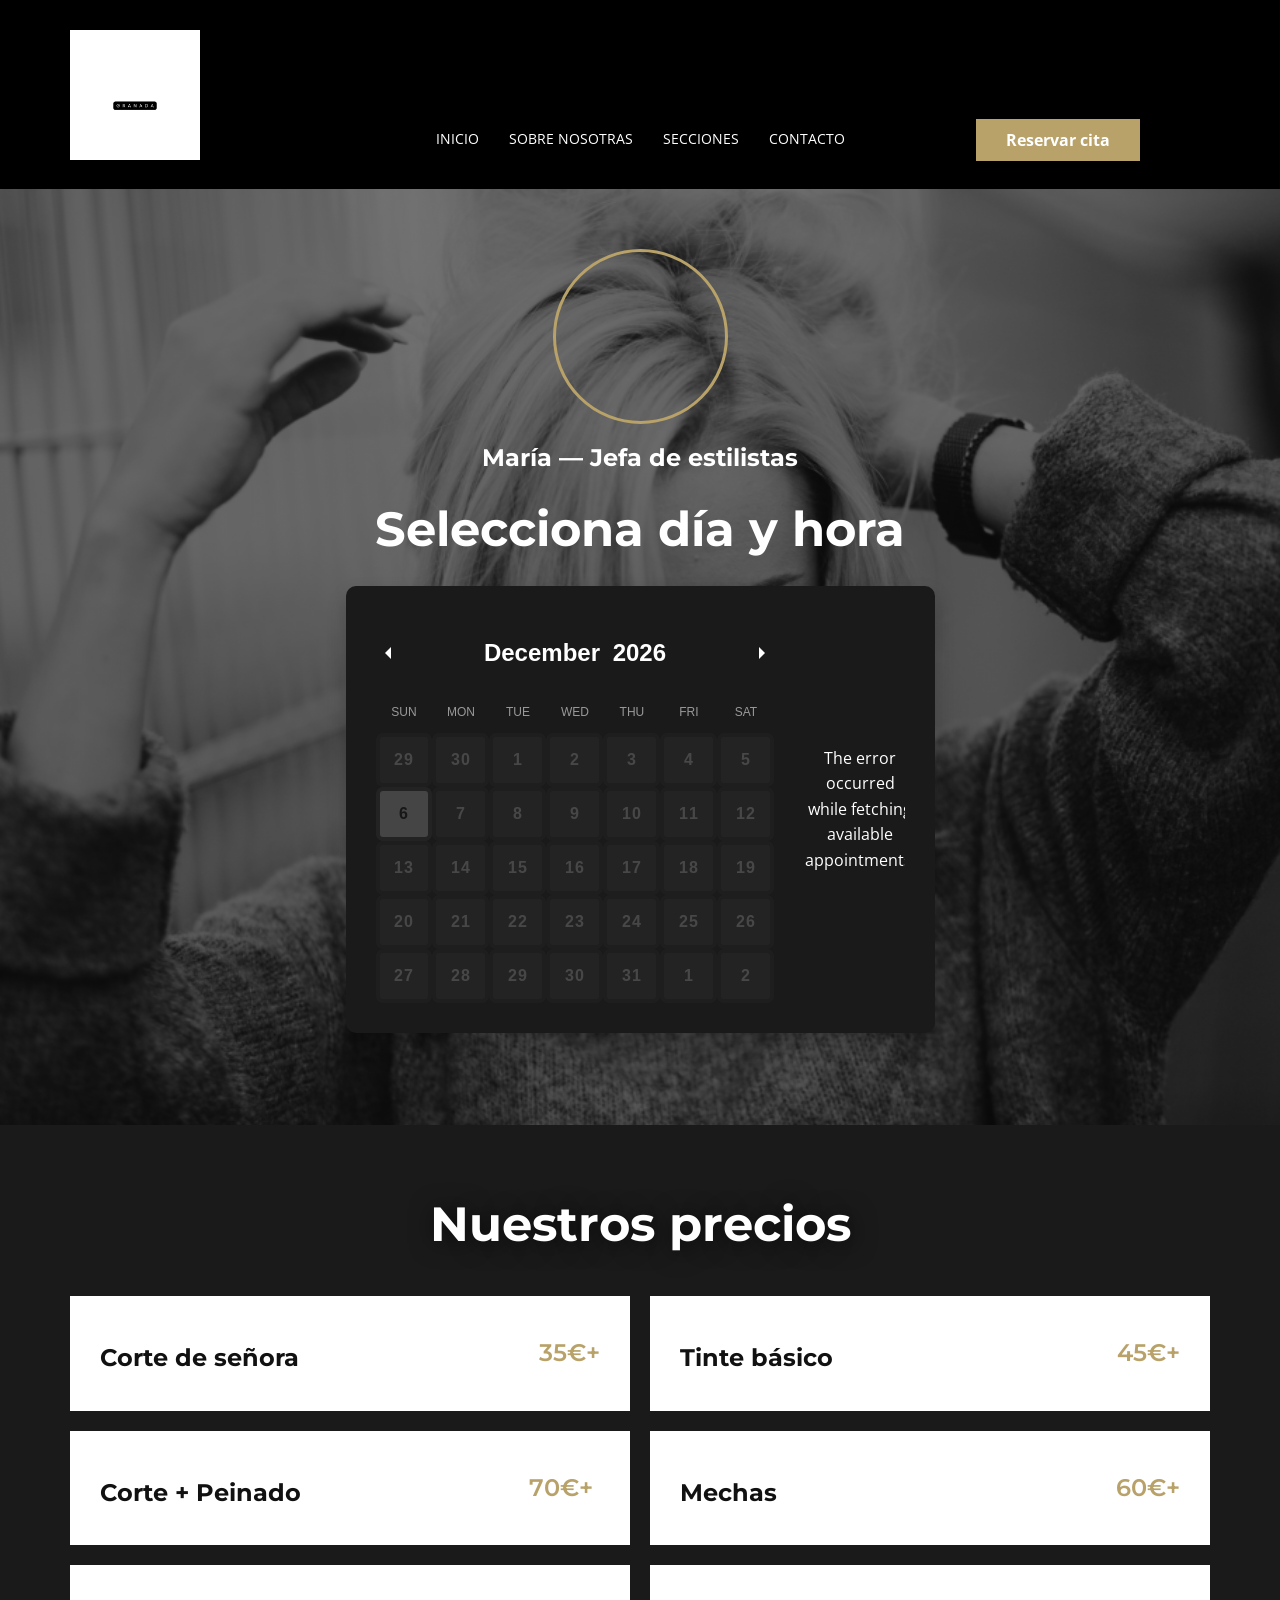
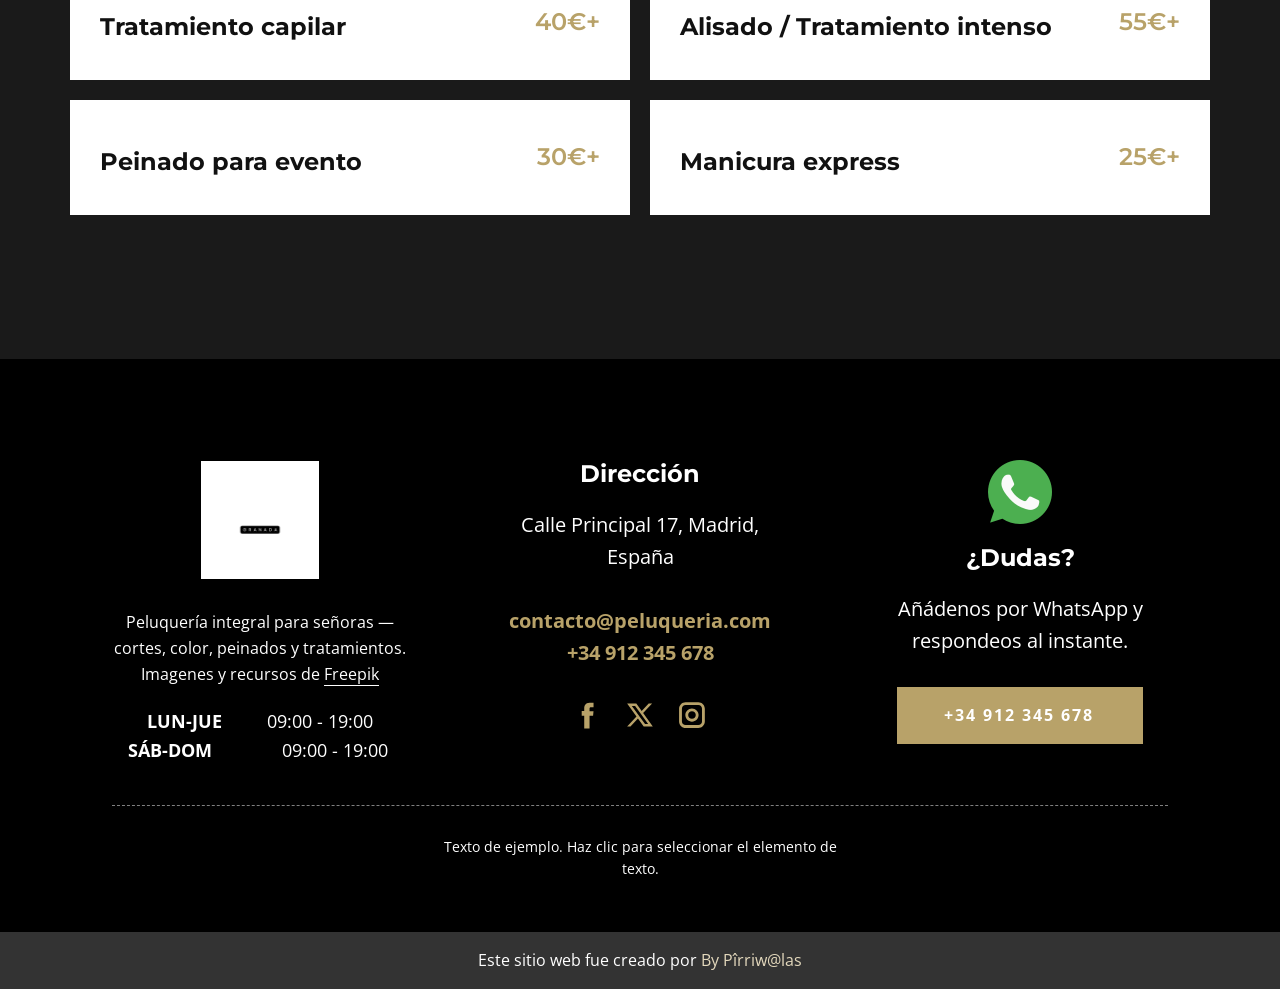
==== index.html @ 005d1033 "no carga" ====
<!DOCTYPE html>
<html style="font-size: 16px;" lang="es"><head>
    <meta name="viewport" content="width=device-width, initial-scale=1.0">
    <meta charset="utf-8">
    <meta name="keywords" content="Selecciona día y hora, Confirmar reserva">
    <meta name="description" content="Peluquería de señoras - Reservas y precios">
    <title>Peluquería Stylo y Forma</title>
    <link rel="stylesheet" href="nicepage.css" media="screen">
<link rel="stylesheet" href="index.css" media="screen">
    <script class="u-script" type="text/javascript" src="jquery.js" defer=""></script>
    <script class="u-script" type="text/javascript" src="nicepage.js" defer=""></script>
    <meta name="generator" content="Nicepage 7.14.0, nicepage.com">
    <meta name="referrer" content="origin">
    
    
    
    
    
    <link id="u-page-google-font" rel="stylesheet" href="https://fonts.googleapis.com/css2?display=swap&amp;family=Montserrat:ital,wght@0,100;0,200;0,300;0,400;0,500;0,600;0,700;0,800;0,900;1,100;1,200;1,300;1,400;1,500;1,600;1,700;1,800;1,900&amp;family=Open+Sans:ital,wght@0,300;0,400;0,500;0,600;0,700;0,800;1,300;1,400;1,500;1,600;1,700;1,800">
    <script type="application/ld+json">{
		"@context": "http://schema.org",
		"@type": "Organization",
		"name": "Peluquería Stylo y Forma",
		"logo": "images/logo-header.png",
		"sameAs": [
				"https://facebook.com/name",
				"https://twitter.com/name",
				"https://instagram.com/name",
				"https://facebook.com/name",
				"https://twitter.com/name",
				"https://instagram.com/name"
		]
}</script>
    <meta name="theme-color" content="#b8a269">
    <meta name="twitter:site" content="@">
    <meta name="twitter:card" content="summary_large_image">
    <meta name="twitter:title" content="Peluquería Stylo y Forma">
    <meta name="twitter:description" content="Peluquería especializada en señoras. Reserva tu cita fácilmente.">
    <meta property="og:title" content="Peluquería Stylo y Forma">
    <meta property="og:type" content="website">
  <meta name="referrer" content="origin"><meta data-intl-tel-input-cdn-path="intlTelInput/"></head>
  <body data-home-page="https://website6575023.nicepage.io/Barber-calendar-1-1.html?version=81fdf8de-7ae9-a0cb-ca0a-3446257ee4ad" data-home-page-title="Peluquería Stylo y Forma" data-path-to-root="./" data-include-products="false" class="u-body u-clearfix u-xl-mode" data-lang="es"><header class="u-black u-clearfix u-header u-header" id="sec-ef40"><div class="u-clearfix u-sheet u-valign-middle-lg u-valign-middle-md u-valign-middle-xl u-valign-middle-xxl u-sheet-1">
        <a href="#" class="u-image u-logo u-image-1" data-image-width="449" data-image-height="139">
          <img class="u-logo-image u-logo-image-1" src="images/logo-header.png" alt="Logotipo Peluquería Stylo y Forma">
        </a>
        <nav class="u-menu u-menu-dropdown u-offcanvas u-menu-1" data-responsive-from="SM" role="navigation">
          <div class="menu-collapse" style="font-size: 0.875rem; letter-spacing: 0px; text-transform: uppercase;">
            <a class="u-button-style u-custom-active-border-color u-custom-active-color u-custom-border u-custom-border-color u-custom-borders u-custom-color u-custom-hover-border-color u-custom-hover-color u-custom-left-right-menu-spacing u-custom-padding-bottom u-custom-text-active-color u-custom-text-color u-custom-text-decoration u-custom-text-hover-color u-custom-top-bottom-menu-spacing u-hamburger-link u-nav-link u-text-active-palette-1-base u-text-hover-palette-1-base" href="#" tabindex="-1" aria-label="Abrir menú" aria-controls="026b">
              <svg class="u-svg-link" viewBox="0 0 24 24"><use xmlns:xlink="http://www.w3.org/1999/xlink" xlink:href="#menu-hamburger"></use></svg>
              <svg class="u-svg-content" version="1.1" id="menu-hamburger" viewBox="0 0 16 16" x="0px" y="0px" xmlns:xlink="http://www.w3.org/1999/xlink" xmlns="http://www.w3.org/2000/svg"><g><rect y="1" width="16" height="2"></rect><rect y="7" width="16" height="2"></rect><rect y="13" width="16" height="2"></rect>
</g></svg>
            </a>
          </div>
          <div class="u-custom-menu u-nav-container">
            <ul class="u-nav u-spacing-30 u-unstyled u-nav-1" role="menubar"><li class="u-nav-item" role="none"><a class="u-border-2 u-border-active-palette-1-base u-border-hover-palette-1-light-1 u-border-no-left u-border-no-right u-border-no-top u-button-style u-nav-link u-text-active-palette-1-base u-text-hover-palette-1-base u-text-white" href="#" style="padding: 6px 0px;" tabindex="-1" role="menuitem">Inicio</a>
</li><li class="u-nav-item" role="none"><a class="u-border-2 u-border-active-palette-1-base u-border-hover-palette-1-light-1 u-border-no-left u-border-no-right u-border-no-top u-button-style u-nav-link u-text-active-palette-1-base u-text-hover-palette-1-base u-text-white" href="#" style="padding: 6px 0px;" tabindex="-1" role="menuitem">Sobre nosotras</a>
</li><li class="u-nav-item" role="none"><a class="u-border-2 u-border-active-palette-1-base u-border-hover-palette-1-light-1 u-border-no-left u-border-no-right u-border-no-top u-button-style u-nav-link u-text-active-palette-1-base u-text-hover-palette-1-base u-text-white" style="padding: 6px 0px;" tabindex="-1" role="menuitem" aria-haspopup="true" aria-expanded="false">Secciones</a><div class="u-nav-popup"><ul class="u-h-spacing-22 u-nav u-unstyled u-v-spacing-12" role="menu" aria-label="Secciones menu"><li class="u-nav-item" role="none"><a class="u-active-black u-black u-button-style u-hover-palette-1-base u-nav-link" href="#" tabindex="-1" role="menuitem">Nuestro equipo</a>
</li><li class="u-nav-item" role="none"><a class="u-active-black u-black u-button-style u-hover-palette-1-base u-nav-link" href="#" tabindex="-1" role="menuitem">Inicio</a>
</li><li class="u-nav-item" role="none"><a class="u-active-black u-black u-button-style u-hover-palette-1-base u-nav-link" href="#" tabindex="-1" role="menuitem">Reservar cita</a>
</li><li class="u-nav-item" role="none"><a class="u-active-black u-black u-button-style u-hover-palette-1-base u-nav-link" href="#" tabindex="-1" role="menuitem">Servicios</a>
</li><li class="u-nav-item" role="none"><a class="u-active-black u-black u-button-style u-hover-palette-1-base u-nav-link" href="#" tabindex="-1" role="menuitem">Precios</a>
</li></ul>
</div>
</li><li class="u-nav-item" role="none"><a class="u-border-2 u-border-active-palette-1-base u-border-hover-palette-1-light-1 u-border-no-left u-border-no-right u-border-no-top u-button-style u-nav-link u-text-active-palette-1-base u-text-hover-palette-1-base u-text-white" href="#" style="padding: 6px 0px;" tabindex="-1" role="menuitem">Contacto</a>
</li></ul>
          </div>
          <div class="u-custom-menu u-nav-container-collapse" id="026b" role="region" aria-label="Panel de menú">
            <div class="u-black u-container-style u-inner-container-layout u-opacity u-opacity-95 u-sidenav">
              <div class="u-inner-container-layout u-sidenav-overflow">
                <div class="u-menu-close" tabindex="-1" aria-label="Cerrar menú"></div>
                <ul class="u-align-center u-nav u-popupmenu-items u-unstyled u-nav-3"><li class="u-nav-item"><a class="u-button-style u-nav-link" href="#">Inicio</a>
</li><li class="u-nav-item"><a class="u-button-style u-nav-link" href="#">Sobre nosotras</a>
</li><li class="u-nav-item"><a class="u-button-style u-nav-link">Secciones</a><div class="u-nav-popup"><ul class="u-h-spacing-22 u-nav u-unstyled u-v-spacing-12"><li class="u-nav-item"><a class="u-button-style u-nav-link" href="#">Nuestro equipo</a>
</li><li class="u-nav-item"><a class="u-button-style u-nav-link" href="#">Inicio</a>
</li><li class="u-nav-item"><a class="u-button-style u-nav-link" href="#">Reservar cita</a>
</li><li class="u-nav-item"><a class="u-button-style u-nav-link" href="#">Servicios</a>
</li><li class="u-nav-item"><a class="u-button-style u-nav-link" href="#">Precios</a>
</li></ul>
</div>
</li><li class="u-nav-item"><a class="u-button-style u-nav-link" href="#">Contacto</a>
</li></ul>
                <a href="#" class="u-align-center u-btn u-button-style u-hover-palette-1-dark-1 u-palette-1-base u-text-active-white u-btn-1"> Reservar cita</a>
                <div class="u-social-icons u-social-icons-1">
                  <a class="u-social-url" title="facebook" target="_blank" href="https://facebook.com/name"><span class="u-icon u-social-facebook u-social-icon u-text-palette-1-base u-icon-1"><svg class="u-svg-link" preserveAspectRatio="xMidYMin slice" viewBox="0 0 112 112" style=""><use xlink:href="#svg-6262"></use></svg><svg class="u-svg-content" viewBox="0 0 112 112" x="0" y="0" id="svg-6262"><path fill="currentColor" d="M75.5,28.8H65.4c-1.5,0-4,0.9-4,4.3v9.4h13.9l-1.5,15.8H61.4v45.1H42.8V58.3h-8.8V42.4h8.8V32.2
c0-7.4,3.4-18.8,18.8-18.8h13.8v15.4H75.5z"></path></svg></span>
                  </a>
                  <a class="u-social-url" title="twitter" target="_blank" href="https://twitter.com/name"><span class="u-icon u-social-icon u-social-twitter u-text-palette-1-base u-icon-2"><svg class="u-svg-link" preserveAspectRatio="xMidYMin slice" viewBox="0 0 112.2 112.2" style=""><use xlink:href="#svg-d3b0"></use></svg><svg class="u-svg-content" viewBox="0 0 112.2 112.2" x="0px" y="0px" id="svg-d3b0"><path d="M67.1,49.1L98.6,16h-12L62,42L43.2,16H11l32.8,45.2L11,96h11.6l26.3-27.7L69.1,96H101L67.1,49.1z M55,61.9l-5.1-7L27.5,24.4
	h11.4l17.3,23.8l5.1,7.1l23.4,32.2H73.8L55,61.9z"></path></svg></span>
                  </a>
                  <a class="u-social-url" title="instagram" target="_blank" href="https://instagram.com/name"><span class="u-icon u-social-icon u-social-instagram u-text-palette-1-base u-icon-3"><svg class="u-svg-link" preserveAspectRatio="xMidYMin slice" viewBox="0 0 112 112" style=""><use xlink:href="#svg-8121"></use></svg><svg class="u-svg-content" viewBox="0 0 112 112" x="0" y="0" id="svg-8121"><path fill="currentColor" d="M55.9,32.9c-12.8,0-23.2,10.4-23.2,23.2s10.4,23.2,23.2,23.2s23.2-10.4,23.2-23.2S68.7,32.9,55.9,32.9z
	 M55.9,69.4c-7.4,0-13.3-6-13.3-13.3c-0.1-7.4,6-13.3,13.3-13.3s13.3,6,13.3,13.3C69.3,63.5,63.3,69.4,55.9,69.4z"></path><path fill="currentColor" d="M78.2,11H33.5C21,11,10.8,21.3,10.8,33.7v44.7c0,12.6,10.2,22.8,22.7,22.8h44.7c12.6,0,22.7-10.2,22.7-22.7
	V33.7C100.8,21.1,90.6,11,78.2,11z M91,78.4c0,7.1-5.8,12.8-12.8,12.8H33.5c-7.1,0-12.8-5.8-12.8-12.8V33.7
	c0-7.1,5.8-12.8,12.8-12.8h44.7c7.1,0,12.8,5.8,12.8,12.8V78.4z"></path></svg></span>
                  </a>
                </div>
              </div>
            </div>
            <div class="u-black u-menu-overlay u-opacity u-opacity-70"></div>
          </div>
        </nav>
        <a href="#" class="u-align-center u-btn u-button-style u-hidden-sm u-hidden-xs u-hover-palette-1-dark-1 u-palette-1-base u-text-active-white u-btn-2"> Reservar cita</a>
      </div></header>
    <section class="u-clearfix u-container-align-center u-image u-shading u-section-1" id="sec-03cd">
      <div class="u-clearfix u-sheet u-valign-middle-lg u-valign-middle-md u-valign-middle-sm u-valign-middle-xs u-sheet-1">
        <div alt="" class="custom-expanded u-border-3 u-border-palette-1-base u-image u-image-circle u-image-1" data-image-width="920" data-image-height="872" data-animation-name="flipIn" data-animation-duration="1000" data-animation-delay="200" data-animation-direction="X"></div>
        <h4 class="u-align-center u-text u-text-default u-text-1" data-animation-name="customAnimationIn" data-animation-duration="1000" data-animation-delay="0">María — Jefa de estilistas</h4>
        <h2 class="u-align-center u-text u-text-default u-text-2" data-animation-name="customAnimationIn" data-animation-duration="1000" data-animation-delay="0">Selecciona día y hora</h2>
        <div class="custom-expanded u-btn-round u-calendar u-grey-90 u-radius u-spacing-30 u-calendar-1" data-href="#popup-3dfa" data-calendar-token="eyJhbGciOiJSU0EtT0FFUCIsImVuYyI6IkEyNTZHQ00ifQ.[base64].AZp_05GJXoUg7joW.LeLTkNwQrhYVKdopazZ9mcvHFzPU37iR-tLPX9Q7Xop3C0M3vqQZtL0M7cBnNgFYJRR0tLpaZLc3ptXe5IIIEnkBIiTR.fCwq54v2hJkFU5UhM294XQ">
          <div class="u-datepicker-container" style="position: relative;">
            <div class="datepicker"></div>
          </div>
          <div class="u-calendar-time-container">
            <div class="u-calendar-time-container-inner">
              <div class="u-calendar-timezone u-text"></div>
              <ul class="u-calendar-time-list u-unstyled" style="height: 363px;"><li class="fake u-border-4 u-border-active-grey-50 u-border-grey-75 u-border-hover-grey-50 u-btn-round u-calendar-time-slot u-hidden u-hover-grey-15 u-radius u-text-black u-white u-calendar-time-slot-1">--:--</li></ul>
            </div>
          </div>
          <div class="u-calendar-no-slots-message">No hay franjas horarias disponibles para esta fecha.</div>
          <div class="u-calendar-success-message">Has reservado la cita con éxito.</div>
          <div class="u-calendar-conflict-message">No ha sido posible reservar ese horario. Por favor elige otro.</div>
          <div class="u-calendar-error-message">Ha ocurrido un error inesperado.</div>
        </div>
        <p class="u-align-center u-text u-text-default u-text-4" data-animation-name="customAnimationIn" data-animation-duration="1500" data-animation-delay="500">Imagen de&nbsp;<a href="https://www.freepik.com" class="u-active-none u-border-1 u-border-active-palette-1-light-2 u-border-hover-palette-1-light-2 u-border-no-left u-border-no-right u-border-no-top u-border-white u-bottom-left-radius-0 u-bottom-right-radius-0 u-btn u-button-link u-button-style u-hover-none u-none u-radius-0 u-text-body-alt-color u-top-left-radius-0 u-top-right-radius-0 u-btn-1" target="_blank">Freepik</a>
        </p>
      </div>
      <style data-mode="XXL">@media (max-width: 0px) {
   .u-section-1 {
    background-position: 50% 50%, 50% 50%;
    background-repeat: no-repeat, no-repeat;
    background-image: linear-gradient(to bottom, rgba(0, 0, 0, 0.55), rgba(0, 0, 0, 0.55)), url('images/vintage-frame-salon-tools-wooden-table-2-min1.jpg');
    background-size: cover, cover;
  }
  .u-section-1 .u-sheet-1 {
    min-height: 958px;
  }
  .u-section-1 .u-image-1 {
    height: 175px;
    width: 175px;
    background-image: url("images/y554.webp");
    background-position: 50% 50%;
    margin-top: 60px;
    margin-left: auto;
    margin-right: auto;
    margin-bottom: 0;
  }
  .u-section-1 .u-text-1 {
    --animation-custom_in-translate_x: 0px;
    --animation-custom_in-translate_y: 0px;
    --animation-custom_in-opacity: 0;
    --animation-custom_in-rotate: 0deg;
    --animation-custom_in-scale: 0.3;
    margin-top: 20px;
    margin-left: auto;
    margin-right: auto;
    margin-bottom: 0;
  }
  .u-section-1 .u-text-2 {
    --animation-custom_in-translate_x: 0px;
    --animation-custom_in-translate_y: 0px;
    --animation-custom_in-opacity: 0;
    --animation-custom_in-rotate: 0deg;
    --animation-custom_in-scale: 0.3;
    margin-top: 30px;
    margin-left: auto;
    margin-right: auto;
    margin-bottom: 0;
  }
  .u-section-1 .u-calendar-1 {
    width: 589px;
    --radius: 10px;
    box-shadow: 0px 10px 20px 0px rgba(0,0,0,0.2);
    --num-padding-vertical: 15px;
    --num-hover-color: #c0c0c0;
    --num-text-hover-default-color: #111111;
    --num-active-color: #f2f2f2;
    --num-text-active-default-color: #111111;
    --num-color: #4d4d4d;
    --num-text-default-color: #ffffff;
    --num-border-active-color: #666666;
    --num-border-style: solid;
    --num-border: 4px;
    --days-padding-vertical: 15px;
    --days-font-size: 12px;
    --days-text-transform: uppercase;
    --year-month-padding-vertical: 25px;
    --year-month-font-size: 24px;
    --year-month-font-weight: 700;
    --year-month-bold: bold;
    --year-month-text-color: #ffffff;
    background-image: none;
    --num-border-color: #333333;
    --num-border-radius: 7px;
    --num-current-color: #f2f2f2;
    --num-text-current-default-color: #111111;
    --num-border-current-color: #4d4d4d;
    --num-border-hover-color: #404040;
    --num-bold: bold;
    --num-letter-spacing: 1px;
    --days-text-color: #999999;
    margin-top: 30px;
    margin-left: auto;
    margin-right: auto;
    margin-bottom: 0;
    padding-top: 30px;
    padding-bottom: 30px;
    padding-left: 30px;
    padding-right: 30px;
  }
  .u-section-1 .u-calendar-time-slot-1 {
    font-size: 1rem;
    border-style: solid;
    --radius: 7px;
    padding-top: 8px;
    padding-bottom: 8px;
    padding-left: 25px;
    padding-right: 25px;
  }
  .u-section-1 .u-text-4 {
    --animation-custom_in-translate_x: 0px;
    --animation-custom_in-translate_y: 300px;
    --animation-custom_in-opacity: 0;
    --animation-custom_in-rotate: 0deg;
    --animation-custom_in-scale: 0.3;
    margin-top: 20px;
    margin-left: auto;
    margin-right: auto;
    margin-bottom: 38px;
  }
  .u-section-1 .u-btn-1 {
    background-image: none;
    border-style: solid;
    margin-left: auto;
    padding-top: 0;
    padding-bottom: 0;
    padding-left: 0;
    padding-right: 0;
  }
}</style>
    </section>
    <section class="u-align-center u-clearfix u-container-align-center u-grey-90 u-section-2" id="sec-ccb2" data-image-width="1620" data-image-height="1080">
      <div class="u-clearfix u-sheet u-valign-middle u-sheet-1">
        <h2 class="u-text u-text-default u-text-1">Nuestros precios</h2>
        <div class="u-expanded-width u-list u-list-1">
          <div class="u-repeater u-repeater-1">
            <div class="u-container-style u-list-item u-repeater-item u-white u-list-item-1">
              <div class="u-container-layout u-similar-container u-valign-middle-xs u-container-layout-1">
                <h4 class="u-text u-text-default u-text-palette-1-base u-text-2">35€+</h4>
                <h4 class="u-text u-text-default u-text-3"> Corte de señora</h4>
              </div>
            </div>
            <div class="u-container-style u-list-item u-repeater-item u-video-cover u-white">
              <div class="u-container-layout u-similar-container u-valign-middle-xs u-container-layout-2">
                <h4 class="u-text u-text-default u-text-palette-1-base u-text-4">45€+</h4>
                <h4 class="u-text u-text-default u-text-5"> Tinte básico</h4>
              </div>
            </div>
            <div class="u-container-style u-list-item u-repeater-item u-video-cover u-white">
              <div class="u-container-layout u-similar-container u-valign-middle-xs u-container-layout-3">
                <h4 class="u-text u-text-default u-text-palette-1-base u-text-6">70€+&nbsp;<br>
                </h4>
                <h4 class="u-text u-text-default u-text-7"> Corte + Peinado</h4>
              </div>
            </div>
            <div class="u-container-style u-list-item u-repeater-item u-video-cover u-white">
              <div class="u-container-layout u-similar-container u-valign-middle-xs u-container-layout-4">
                <h4 class="u-text u-text-default u-text-palette-1-base u-text-8">60€+</h4>
                <h4 class="u-text u-text-default u-text-9"> Mechas</h4>
              </div>
            </div>
            <div class="u-container-style u-list-item u-repeater-item u-video-cover u-white">
              <div class="u-container-layout u-similar-container u-valign-middle-xs u-container-layout-5">
                <h4 class="u-text u-text-default u-text-palette-1-base u-text-10">40€+</h4>
                <h4 class="u-text u-text-default u-text-11"> Tratamiento capilar</h4>
              </div>
            </div>
            <div class="u-container-style u-list-item u-repeater-item u-video-cover u-white">
              <div class="u-container-layout u-similar-container u-valign-middle-xs u-container-layout-6">
                <h4 class="u-text u-text-default u-text-palette-1-base u-text-12">55€+</h4>
                <h4 class="u-text u-text-default u-text-13"> Alisado / Tratamiento intenso</h4>
              </div>
            </div>
            <div class="u-container-style u-list-item u-repeater-item u-video-cover u-white">
              <div class="u-container-layout u-similar-container u-valign-middle-xs u-container-layout-7">
                <h4 class="u-text u-text-default u-text-palette-1-base u-text-14">30€+</h4>
                <h4 class="u-text u-text-default u-text-15"> Peinado para evento</h4>
              </div>
            </div>
            <div class="u-container-style u-list-item u-repeater-item u-video-cover u-white">
              <div class="u-container-layout u-similar-container u-valign-middle-xs u-container-layout-8">
                <h4 class="u-text u-text-default u-text-palette-1-base u-text-16">25€+</h4>
                <h4 class="u-text u-text-default u-text-17"> Manicura express</h4>
              </div>
            </div>
          </div>
        </div>
        <p class="u-text u-text-default u-text-18" data-animation-name="customAnimationIn" data-animation-duration="1500" data-animation-delay="500">Peluquería<a href="https://www.instagram.com/purostylogr/" class="u-active-none u-border-1 u-border-active-palette-1-light-2 u-border-hover-palette-1-light-2 u-border-no-left u-border-no-right u-border-no-top u-border-white u-btn u-button-style u-hover-none u-none u-text-body-alt-color u-btn-1" target="_blank">Puro Stylo</a>
        </p>
      </div>
      <style data-mode="XXL">@media (max-width: 0px) {
   .u-section-2 {
    background-position: 50% 50%;
  }
  .u-section-2 .u-sheet-1 {
    min-height: 834px;
  }
  .u-section-2 .u-text-1 {
    text-shadow: 2px 2px 24px rgba(0,0,0,0.65);
    margin-top: 60px;
    margin-left: auto;
    margin-right: auto;
    margin-bottom: 0;
  }
  .u-section-2 .u-list-1 {
    grid-template-rows: repeat(3, auto);
    margin-top: 45px;
    margin-bottom: 0;
  }
  .u-section-2 .u-repeater-1 {
    grid-template-columns: repeat(2, calc(50% - 10px));
    min-height: 519px;
    grid-gap: 20px;
  }
  .u-section-2 .u-list-item-1 {
    background-image: none;
  }
  .u-section-2 .u-container-layout-1 {
    padding-top: 20px;
    padding-left: 30px;
    padding-right: 30px;
    padding-bottom: 18px;
  }
  .u-section-2 .u-text-2 {
    font-weight: 600;
    margin-top: 23px;
    margin-right: 0;
    margin-bottom: 0;
    margin-left: auto;
    font-size: 1.5rem;
  }
  .u-section-2 .u-text-3 {
    font-size: 1rem;
    margin-top: -24px;
    margin-right: auto;
    margin-bottom: 0;
    margin-left: 0;
  }
  .u-section-2 .u-container-layout-2 {
    padding-top: 20px;
    padding-left: 30px;
    padding-right: 30px;
    padding-bottom: 18px;
  }
  .u-section-2 .u-text-4 {
    font-weight: 600;
    margin-top: 23px;
    margin-right: 0;
    margin-bottom: 0;
    margin-left: auto;
    font-size: 1.5rem;
  }
  .u-section-2 .u-text-5 {
    text-transform: none;
    font-weight: 700;
    font-size: 1rem;
    margin-top: -24px;
    margin-right: auto;
    margin-bottom: 0;
    margin-left: 0;
  }
  .u-section-2 .u-container-layout-3 {
    padding-top: 20px;
    padding-left: 30px;
    padding-right: 30px;
    padding-bottom: 18px;
  }
  .u-section-2 .u-text-6 {
    font-weight: 600;
    margin-top: 23px;
    margin-right: 0;
    margin-bottom: 0;
    margin-left: auto;
    font-size: 1.5rem;
  }
  .u-section-2 .u-text-7 {
    text-transform: none;
    font-weight: 700;
    font-size: 1rem;
    margin-top: -24px;
    margin-right: auto;
    margin-bottom: 0;
    margin-left: 0;
  }
  .u-section-2 .u-container-layout-4 {
    padding-top: 20px;
    padding-left: 30px;
    padding-right: 30px;
    padding-bottom: 18px;
  }
  .u-section-2 .u-text-8 {
    font-weight: 600;
    margin-top: 23px;
    margin-right: 0;
    margin-bottom: 0;
    margin-left: auto;
    font-size: 1.5rem;
  }
  .u-section-2 .u-text-9 {
    text-transform: none;
    font-weight: 700;
    font-size: 1rem;
    margin-top: -24px;
    margin-right: auto;
    margin-bottom: 0;
    margin-left: 0;
  }
  .u-section-2 .u-container-layout-5 {
    padding-top: 20px;
    padding-left: 30px;
    padding-right: 30px;
    padding-bottom: 18px;
  }
  .u-section-2 .u-text-10 {
    font-weight: 600;
    margin-top: 23px;
    margin-right: 0;
    margin-bottom: 0;
    margin-left: auto;
    font-size: 1.5rem;
  }
  .u-section-2 .u-text-11 {
    text-transform: none;
    font-weight: 700;
    font-size: 1rem;
    margin-top: -24px;
    margin-right: auto;
    margin-bottom: 0;
    margin-left: 0;
  }
  .u-section-2 .u-container-layout-6 {
    padding-top: 20px;
    padding-left: 30px;
    padding-right: 30px;
    padding-bottom: 18px;
  }
  .u-section-2 .u-text-12 {
    font-weight: 600;
    margin-top: 23px;
    margin-right: 0;
    margin-bottom: 0;
    margin-left: auto;
    font-size: 1.5rem;
  }
  .u-section-2 .u-text-13 {
    text-transform: none;
    font-weight: 700;
    font-size: 1rem;
    margin-top: -24px;
    margin-right: auto;
    margin-bottom: 0;
    margin-left: 0;
  }
  .u-section-2 .u-container-layout-7 {
    padding-top: 20px;
    padding-left: 30px;
    padding-right: 30px;
    padding-bottom: 18px;
  }
  .u-section-2 .u-text-14 {
    font-weight: 600;
    margin-top: 23px;
    margin-right: 0;
    margin-bottom: 0;
    margin-left: auto;
    font-size: 1.5rem;
  }
  .u-section-2 .u-text-15 {
    text-transform: none;
    font-weight: 700;
    font-size: 1rem;
    margin-top: -24px;
    margin-right: auto;
    margin-bottom: 0;
    margin-left: 0;
  }
  .u-section-2 .u-container-layout-8 {
    padding-top: 20px;
    padding-left: 30px;
    padding-right: 30px;
    padding-bottom: 18px;
  }
  .u-section-2 .u-text-16 {
    font-weight: 600;
    margin-top: 23px;
    margin-right: 0;
    margin-bottom: 0;
    margin-left: auto;
    font-size: 1.5rem;
  }
  .u-section-2 .u-text-17 {
    text-transform: none;
    font-weight: 700;
    font-size: 1rem;
    margin-top: -24px;
    margin-right: auto;
    margin-bottom: 0;
    margin-left: 0;
  }
  .u-section-2 .u-text-18 {
    --animation-custom_in-translate_x: -300px;
    --animation-custom_in-translate_y: 0px;
    --animation-custom_in-opacity: 0;
    --animation-custom_in-rotate: 0deg;
    --animation-custom_in-scale: 1;
    margin-top: 45px;
    margin-left: auto;
    margin-right: auto;
    margin-bottom: 60px;
  }
  .u-section-2 .u-btn-1 {
    border-style: solid;
    padding-top: 0;
    padding-bottom: 0;
    padding-left: 0;
    padding-right: 0;
  }
}</style>
    </section>
    
    
    
    
    <footer class="u-align-center u-black u-clearfix u-container-align-center u-footer u-footer" id="sec-608d"><div class="u-clearfix u-sheet u-sheet-1">
        <div class="data-layout-selected u-clearfix u-expanded-width u-layout-wrap u-layout-wrap-1">
          <div class="u-layout">
            <div class="u-layout-row">
              <div class="u-container-align-center u-container-style u-layout-cell u-shape-rectangle u-size-20-lg u-size-20-xl u-size-20-xxl u-size-30-md u-size-30-sm u-size-30-xs u-layout-cell-1">
                <div class="u-container-layout u-container-layout-1">
                  <img class="u-image u-image-contain u-image-default u-image-1" src="images/logo-header.png" alt="Logo Peluquería" data-image-width="449" data-image-height="458">
                  <p class="u-align-center u-text u-text-default u-text-1"> Peluquería integral para señoras — cortes, color, peinados y tratamientos. Imagenes y recursos de <a href="https://www.freepik.com/" class="u-active-none u-border-1 u-border-active-palette-1-light-2 u-border-hover-palette-1-light-2 u-border-no-left u-border-no-right u-border-no-top u-border-white u-btn u-button-link u-button-style u-hover-none u-none u-text-body-alt-color u-btn-1" data-animation-name="" data-animation-duration="0" data-animation-delay="0" data-animation-direction="">Freepik</a>
                  </p>
                  <p class="u-align-center u-text u-text-2"><b>LUN-JUE&nbsp; &nbsp; &nbsp; &nbsp; &nbsp;</b>09:00 - 19:00<br><b>SÁB-DOM</b>&nbsp; &nbsp; &nbsp; &nbsp; &nbsp; &nbsp; &nbsp; 09:00 - 19:00&nbsp;<br>
                  </p>
                </div>
              </div>
              <div class="u-container-align-center u-container-style u-layout-cell u-shape-rectangle u-size-20-lg u-size-20-xl u-size-20-xxl u-size-30-md u-size-30-sm u-size-30-xs u-layout-cell-2">
                <div class="u-container-layout u-valign-top u-container-layout-2">
                  <h4 class="u-align-center u-text u-text-3"> Dirección</h4>
                  <p class="u-align-center u-text u-text-4"> Calle Principal 17, Madrid, <br>España <br>
                    <br>
                    <a href="mailto:contacto@peluqueria.com" class="u-active-none u-border-none u-btn u-button-link u-button-style u-hover-none u-none u-text-active-white u-text-hover-white u-text-palette-1-base u-btn-2">contacto@peluqueria.com</a>
                    <br>
                    <a href="tel:+34912345678" class="u-active-none u-border-none u-btn u-button-link u-button-style u-hover-none u-none u-text-palette-1-base u-btn-3">+34 912 345 678</a>
                  </p>
                  <div class="u-social-icons u-social-icons-1">
                    <a class="u-social-url" title="facebook" target="_blank" href="https://facebook.com/name"><span class="u-icon u-social-facebook u-social-icon u-text-palette-1-base u-icon-1"><svg class="u-svg-link" preserveAspectRatio="xMidYMin slice" viewBox="0 0 112 112" style=""><use xlink:href="#svg-5979"></use></svg><svg class="u-svg-content" viewBox="0 0 112 112" x="0" y="0" id="svg-5979"><path fill="currentColor" d="M75.5,28.8H65.4c-1.5,0-4,0.9-4,4.3v9.4h13.9l-1.5,15.8H61.4v45.1H42.8V58.3h-8.8V42.4h8.8V32.2
c0-7.4,3.4-18.8,18.8-18.8h13.8v15.4H75.5z"></path></svg></span>
                    </a>
                    <a class="u-social-url" title="twitter" target="_blank" href="https://twitter.com/name"><span class="u-icon u-social-icon u-social-twitter u-text-palette-1-base u-icon-2"><svg class="u-svg-link" preserveAspectRatio="xMidYMin slice" viewBox="0 0 112.2 112.2" style=""><use xlink:href="#svg-8cf4"></use></svg><svg class="u-svg-content" viewBox="0 0 112.2 112.2" x="0px" y="0px" id="svg-8cf4"><path d="M67.1,49.1L98.6,16h-12L62,42L43.2,16H11l32.8,45.2L11,96h11.6l26.3-27.7L69.1,96H101L67.1,49.1z M55,61.9l-5.1-7L27.5,24.4
	h11.4l17.3,23.8l5.1,7.1l23.4,32.2H73.8L55,61.9z"></path></svg></span>
                    </a>
                    <a class="u-social-url" title="instagram" target="_blank" href="https://instagram.com/name"><span class="u-icon u-social-icon u-social-instagram u-text-palette-1-base u-icon-3"><svg class="u-svg-link" preserveAspectRatio="xMidYMin slice" viewBox="0 0 112 112" style=""><use xlink:href="#svg-acc9"></use></svg><svg class="u-svg-content" viewBox="0 0 112 112" x="0" y="0" id="svg-acc9"><path fill="currentColor" d="M55.9,32.9c-12.8,0-23.2,10.4-23.2,23.2s10.4,23.2,23.2,23.2s23.2-10.4,23.2-23.2S68.7,32.9,55.9,32.9z
	 M55.9,69.4c-7.4,0-13.3-6-13.3-13.3c-0.1-7.4,6-13.3,13.3-13.3s13.3,6,13.3,13.3C69.3,63.5,63.3,69.4,55.9,69.4z"></path><path fill="currentColor" d="M78.2,11H33.5C21,11,10.8,21.3,10.8,33.7v44.7c0,12.6,10.2,22.8,22.7,22.8h44.7c12.6,0,22.7-10.2,22.7-22.7
	V33.7C100.8,21.1,90.6,11,78.2,11z M91,78.4c0,7.1-5.8,12.8-12.8,12.8H33.5c-7.1,0-12.8-5.8-12.8-12.8V33.7
	c0-7.1,5.8-12.8,12.8-12.8h44.7c7.1,0,12.8,5.8,12.8,12.8V78.4z"></path></svg></span>
                    </a>
                  </div>
                </div>
              </div>
              <div class="u-container-align-center u-container-style u-layout-cell u-shape-rectangle u-size-20-lg u-size-20-xl u-size-20-xxl u-size-60-md u-size-60-sm u-size-60-xs u-layout-cell-3">
                <div class="u-container-layout u-valign-top u-container-layout-3"><span class="u-align-center u-file-icon u-icon u-icon-4"><img src="images/733585.png" alt="Icono WhatsApp"></span>
                  <h4 class="u-align-center u-text u-text-5"> ¿Dudas?</h4>
                  <p class="u-align-center u-text u-text-6"> Añádenos por WhatsApp y respondeos al instante. </p>
                  <a href="tel:+34912345678" class="u-active-white u-align-center u-border-none u-btn u-button-style u-custom u-hover-white u-palette-1-base u-text-active-black u-text-hover-black u-btn-4">+34 912 345 678</a>
                </div>
              </div>
            </div>
          </div>
        </div>
        <div class="u-border-1 u-border-grey-50 u-line u-line-horizontal u-line-1"></div>
        <p class="u-small-text u-text u-text-variant u-text-7">Texto de ejemplo. Haz clic para seleccionar el elemento de texto.</p>
      </div></footer>
    <section class="u-backlink u-clearfix u-grey-80"> Este sitio web fue creado por <a href="https://MariposaDigital.com">By Pîrriw@las</a>
    </section>
  <section class="u-align-center u-black u-clearfix u-container-align-center u-container-style u-dialog-block u-opacity u-opacity-70 u-valign-middle u-dialog-section-6" id="popup-3dfa">
      <div class="u-align-center u-border-1 u-border-white u-container-align-center u-container-align-left-xl u-container-style u-dialog u-radius-5 u-shape-round u-white u-dialog-1">
        <div class="u-container-layout u-valign-top u-container-layout-1">
          <h2 class="u-align-left u-text u-text-1">Confirmar reserva</h2>
          <p class="u-align-left u-text u-text-palette-1-base u-text-2">9:30 - 10:00, viernes 8 de noviembre de 2024</p>
          <div class="u-expanded-width u-form u-form-1">
            <form action="https://service.nicepagesrv.com/form/v4/form-process" class="u-clearfix u-form-spacing-19 u-form-vertical u-inner-form" style="padding: 0px;" source="email" name="form">
              <div class="u-form-group u-form-name u-form-group-1">
                <label for="name-3e72" class="u-form-control-hidden u-label">Nombre</label>
                <input type="text" placeholder="Introduce tu nombre" id="name-3e72" name="name" class="u-border-1 u-border-grey-25 u-input u-input-rectangle u-radius u-input-1" required="">
              </div>
              <div class="u-form-email u-form-group u-form-group-2">
                <label for="email-3e72" class="u-form-control-hidden u-label">Correo</label>
                <input type="email" placeholder="Introduce un correo válido" id="email-3e72" name="email" class="u-border-1 u-border-grey-25 u-input u-input-rectangle u-radius u-input-2" required="">
              </div>
              <div class="u-align-left u-form-group u-form-submit u-form-group-3">
                <a href="#" class="u-border-none u-btn u-btn-round u-btn-submit u-button-style u-palette-1-base u-radius-5 u-btn-1">Confirmar</a>
                <input type="submit" value="submit" class="u-form-control-hidden">
              </div>
              <div class="u-form-send-message u-form-send-success">¡Gracias! Tu reserva ha sido enviada.</div>
              <div class="u-form-send-error u-form-send-message">No se puede enviar su mensaje. Por favor, corrija los errores y vuelva a intentarlo.</div>
              <input type="hidden" value="" name="recaptchaResponse">
              <input type="hidden" name="formServices" value="83c7251b-7b89-366c-1010-5a7ef1ef5f2e">
            </form>
          </div>
        </div>
        <button class="u-dialog-close-button u-icon u-text-grey-50 u-icon-1" aria-label="Cerrar"><svg class="u-svg-link" preserveAspectRatio="xMidYMin slice" viewBox="0 0 413.348 413.348" style=""><use xmlns:xlink="http://www.w3.org/1999/xlink" xlink:href="#svg-1ce9"></use></svg><svg xmlns="http://www.w3.org/2000/svg" xmlns:xlink="http://www.w3.org/1999/xlink" version="1.1" xml:space="preserve" class="u-svg-content" viewBox="0 0 413.348 413.348" id="svg-1ce9"><path d="m413.348 24.354-24.354-24.354-182.32 182.32-182.32-182.32-24.354 24.354 182.32 182.32-182.32 182.32 24.354 24.354 182.32-182.32 182.32 182.32 24.354-24.354-182.32-182.32z"></path></svg></button>
      </div>
    </section><style>.u-dialog-section-6 .u-dialog-1 {
  width: 683px;
  min-height: 392px;
  height: auto;
  margin: 60px auto;
}

.u-dialog-section-6 .u-container-layout-1 {
  padding: 40px;
}

.u-dialog-section-6 .u-text-1 {
  font-size: 2.25rem;
  width: auto;
  margin: 0;
}

.u-dialog-section-6 .u-text-2 {
  width: auto;
  font-weight: 700;
  margin: 20px 0 0;
}

.u-dialog-section-6 .u-form-1 {
  height: 204px;
  width: 601px;
  margin: 32px 0 0;
}

.u-dialog-section-6 .u-form-group-1 {
  width: 100%;
}

.u-dialog-section-6 .u-input-1 {
  --radius: 5px;
}

.u-dialog-section-6 .u-form-group-2 {
  width: 100%;
}

.u-dialog-section-6 .u-input-2 {
  --radius: 5px;
}

.u-dialog-section-6 .u-form-group-3 {
  width: 100%;
}

.u-dialog-section-6 .u-btn-1 {
  background-image: none;
  border-style: none;
  padding-left: 50px;
  padding-right: 50px;
  font-size: 1.125rem;
}

.u-dialog-section-6 .u-icon-1 {
  width: 15px;
  height: 15px;
  left: auto;
  top: 16px;
  position: absolute;
  right: 18px;
}

@media (max-width: 1199px) {
  .u-dialog-section-6 .u-dialog-1 {
    width: 683px;
  }

  .u-dialog-section-6 .u-form-1 {
    margin-right: initial;
    margin-left: initial;
    width: auto;
  }
}

@media (max-width: 991px) {
  .u-dialog-section-6 .u-container-layout-1 {
    padding-left: 30px;
    padding-right: 30px;
    padding-bottom: 30px;
  }
}

@media (max-width: 767px) {
  .u-dialog-section-6 .u-dialog-1 {
    width: 540px;
  }
}

@media (max-width: 575px) {
  .u-dialog-section-6 .u-dialog-1 {
    width: 340px;
  }

  .u-dialog-section-6 .u-container-layout-1 {
    padding-left: 20px;
    padding-right: 20px;
  }

  .u-dialog-section-6 .u-text-1 {
    font-size: 1.875rem;
  }
}</style>
</body></html>
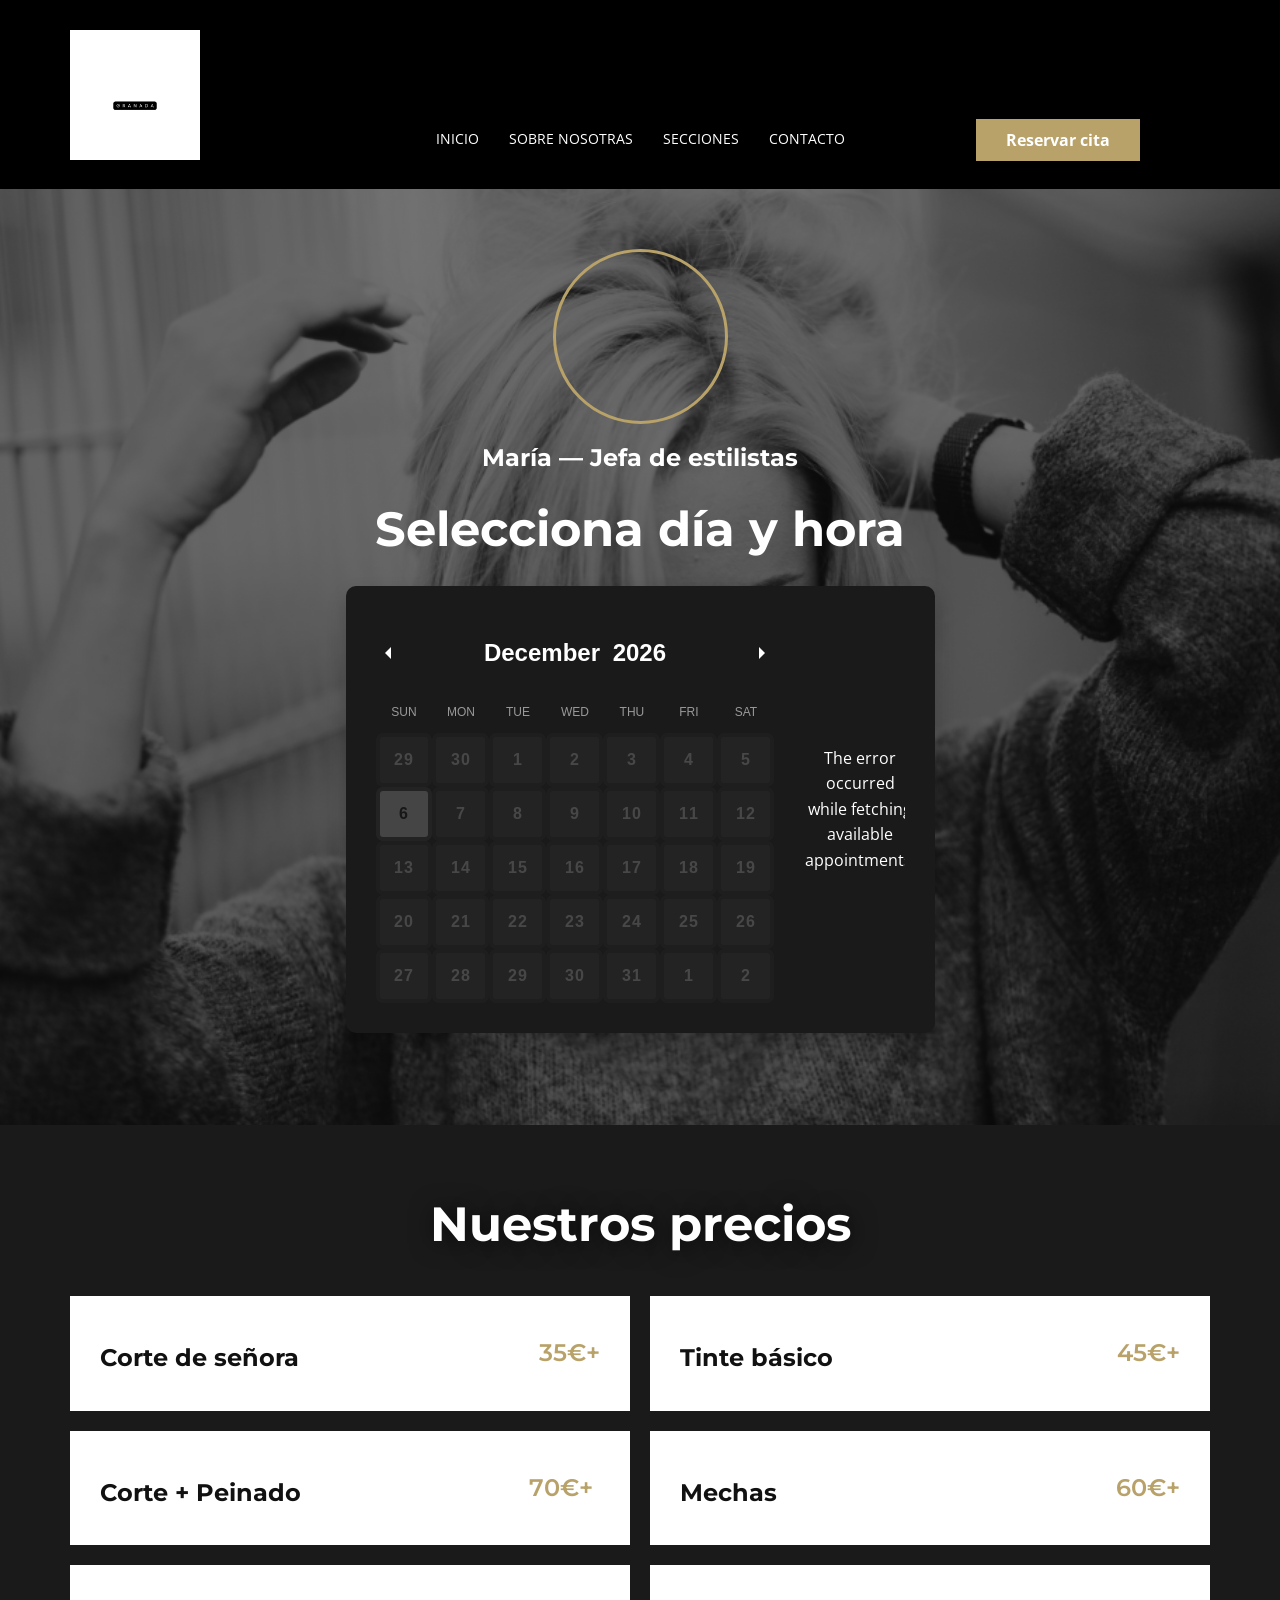
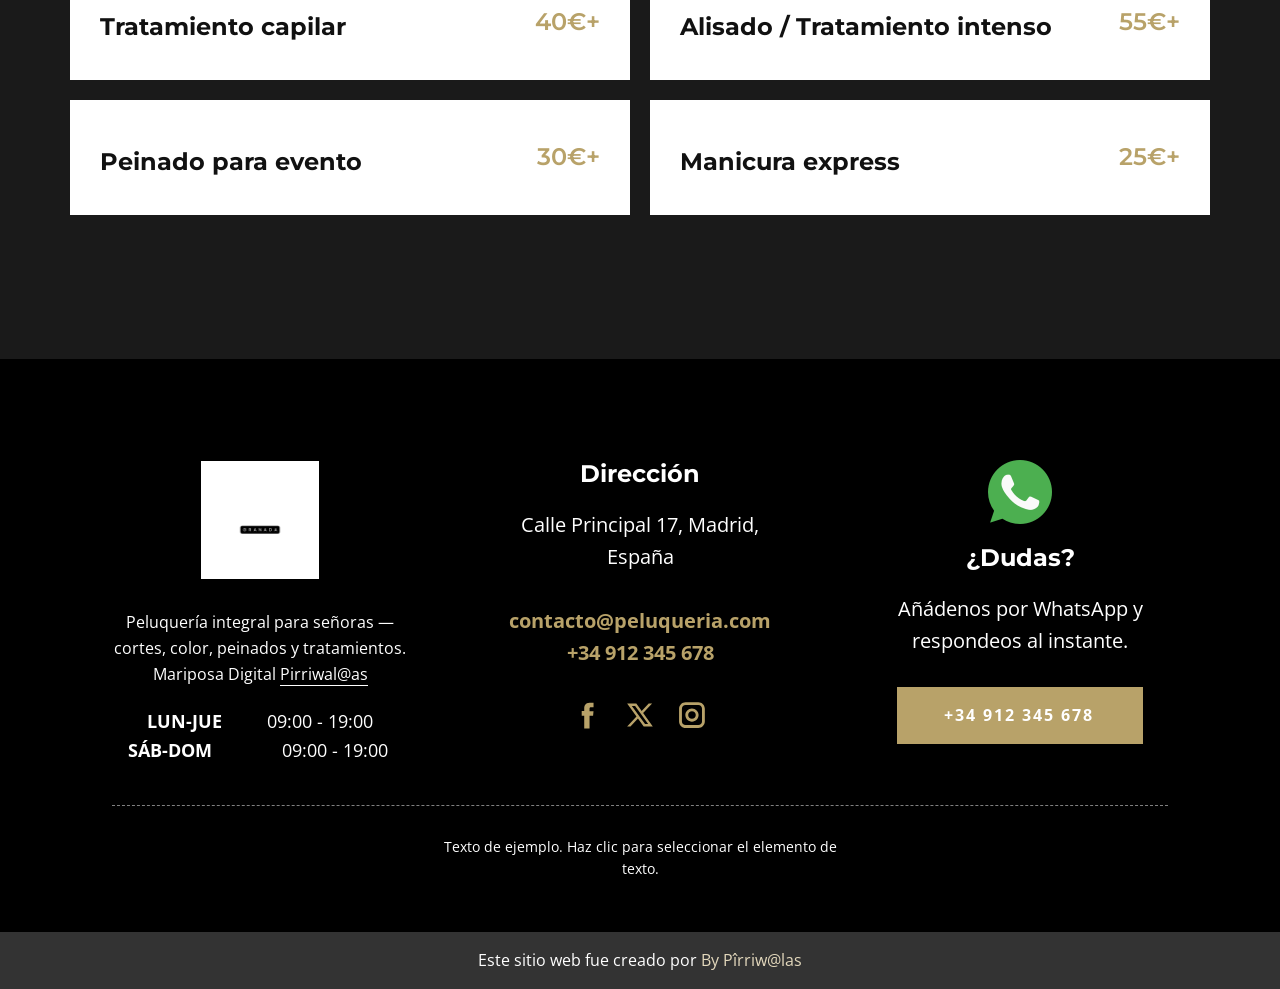
==== commit ed1131d3: "cambio nombres" ====
--- a/index.html
+++ b/index.html
@@ -4,7 +4,7 @@
     <meta charset="utf-8">
     <meta name="keywords" content="Selecciona día y hora, Confirmar reserva">
     <meta name="description" content="Peluquería de señoras - Reservas y precios">
-    <title>Peluquería Stylo y Forma</title>
+    <title>Peluquería Puro Stilo</title>
     <link rel="stylesheet" href="nicepage.css" media="screen">
 <link rel="stylesheet" href="index.css" media="screen">
     <script class="u-script" type="text/javascript" src="jquery.js" defer=""></script>
@@ -34,9 +34,9 @@
     <meta name="theme-color" content="#b8a269">
     <meta name="twitter:site" content="@">
     <meta name="twitter:card" content="summary_large_image">
-    <meta name="twitter:title" content="Peluquería Stylo y Forma">
+    <meta name="twitter:title" content="Peluquería Puro Stilo">
     <meta name="twitter:description" content="Peluquería especializada en señoras. Reserva tu cita fácilmente.">
-    <meta property="og:title" content="Peluquería Stylo y Forma">
+    <meta property="og:title" content="Peluquería Puro Stilo">
     <meta property="og:type" content="website">
   <meta name="referrer" content="origin"><meta data-intl-tel-input-cdn-path="intlTelInput/"></head>
   <body data-home-page="https://website6575023.nicepage.io/Barber-calendar-1-1.html?version=81fdf8de-7ae9-a0cb-ca0a-3446257ee4ad" data-home-page-title="Peluquería Stylo y Forma" data-path-to-root="./" data-include-products="false" class="u-body u-clearfix u-xl-mode" data-lang="es"><header class="u-black u-clearfix u-header u-header" id="sec-ef40"><div class="u-clearfix u-sheet u-valign-middle-lg u-valign-middle-md u-valign-middle-xl u-valign-middle-xxl u-sheet-1">
@@ -293,7 +293,7 @@
             </div>
           </div>
         </div>
-        <p class="u-text u-text-default u-text-18" data-animation-name="customAnimationIn" data-animation-duration="1500" data-animation-delay="500">Peluquería<a href="https://www.instagram.com/purostylogr/" class="u-active-none u-border-1 u-border-active-palette-1-light-2 u-border-hover-palette-1-light-2 u-border-no-left u-border-no-right u-border-no-top u-border-white u-btn u-button-style u-hover-none u-none u-text-body-alt-color u-btn-1" target="_blank">Puro Stylo</a>
+        <p class="u-text u-text-default u-text-18" data-animation-name="customAnimationIn" data-animation-duration="1500" data-animation-delay="500">Peluquería<a href="https://www.instagram.com/purostylogr/" class="u-active-none u-border-1 u-border-active-palette-1-light-2 u-border-hover-palette-1-light-2 u-border-no-left u-border-no-right u-border-no-top u-border-white u-btn u-button-style u-hover-none u-none u-text-body-alt-color u-btn-1" target="_blank">Puro Stilo</a>
         </p>
       </div>
       <style data-mode="XXL">@media (max-width: 0px) {
@@ -536,7 +536,7 @@
               <div class="u-container-align-center u-container-style u-layout-cell u-shape-rectangle u-size-20-lg u-size-20-xl u-size-20-xxl u-size-30-md u-size-30-sm u-size-30-xs u-layout-cell-1">
                 <div class="u-container-layout u-container-layout-1">
                   <img class="u-image u-image-contain u-image-default u-image-1" src="images/logo-header.png" alt="Logo Peluquería" data-image-width="449" data-image-height="458">
-                  <p class="u-align-center u-text u-text-default u-text-1"> Peluquería integral para señoras — cortes, color, peinados y tratamientos. Imagenes y recursos de <a href="https://www.freepik.com/" class="u-active-none u-border-1 u-border-active-palette-1-light-2 u-border-hover-palette-1-light-2 u-border-no-left u-border-no-right u-border-no-top u-border-white u-btn u-button-link u-button-style u-hover-none u-none u-text-body-alt-color u-btn-1" data-animation-name="" data-animation-duration="0" data-animation-delay="0" data-animation-direction="">Freepik</a>
+                  <p class="u-align-center u-text u-text-default u-text-1"> Peluquería integral para señoras — cortes, color, peinados y tratamientos. Mariposa Digital <a href="https://www.Mariposadigital.com/" class="u-active-none u-border-1 u-border-active-palette-1-light-2 u-border-hover-palette-1-light-2 u-border-no-left u-border-no-right u-border-no-top u-border-white u-btn u-button-link u-button-style u-hover-none u-none u-text-body-alt-color u-btn-1" data-animation-name="" data-animation-duration="0" data-animation-delay="0" data-animation-direction="">Pirriwal@as</a>
                   </p>
                   <p class="u-align-center u-text u-text-2"><b>LUN-JUE&nbsp; &nbsp; &nbsp; &nbsp; &nbsp;</b>09:00 - 19:00<br><b>SÁB-DOM</b>&nbsp; &nbsp; &nbsp; &nbsp; &nbsp; &nbsp; &nbsp; 09:00 - 19:00&nbsp;<br>
                   </p>
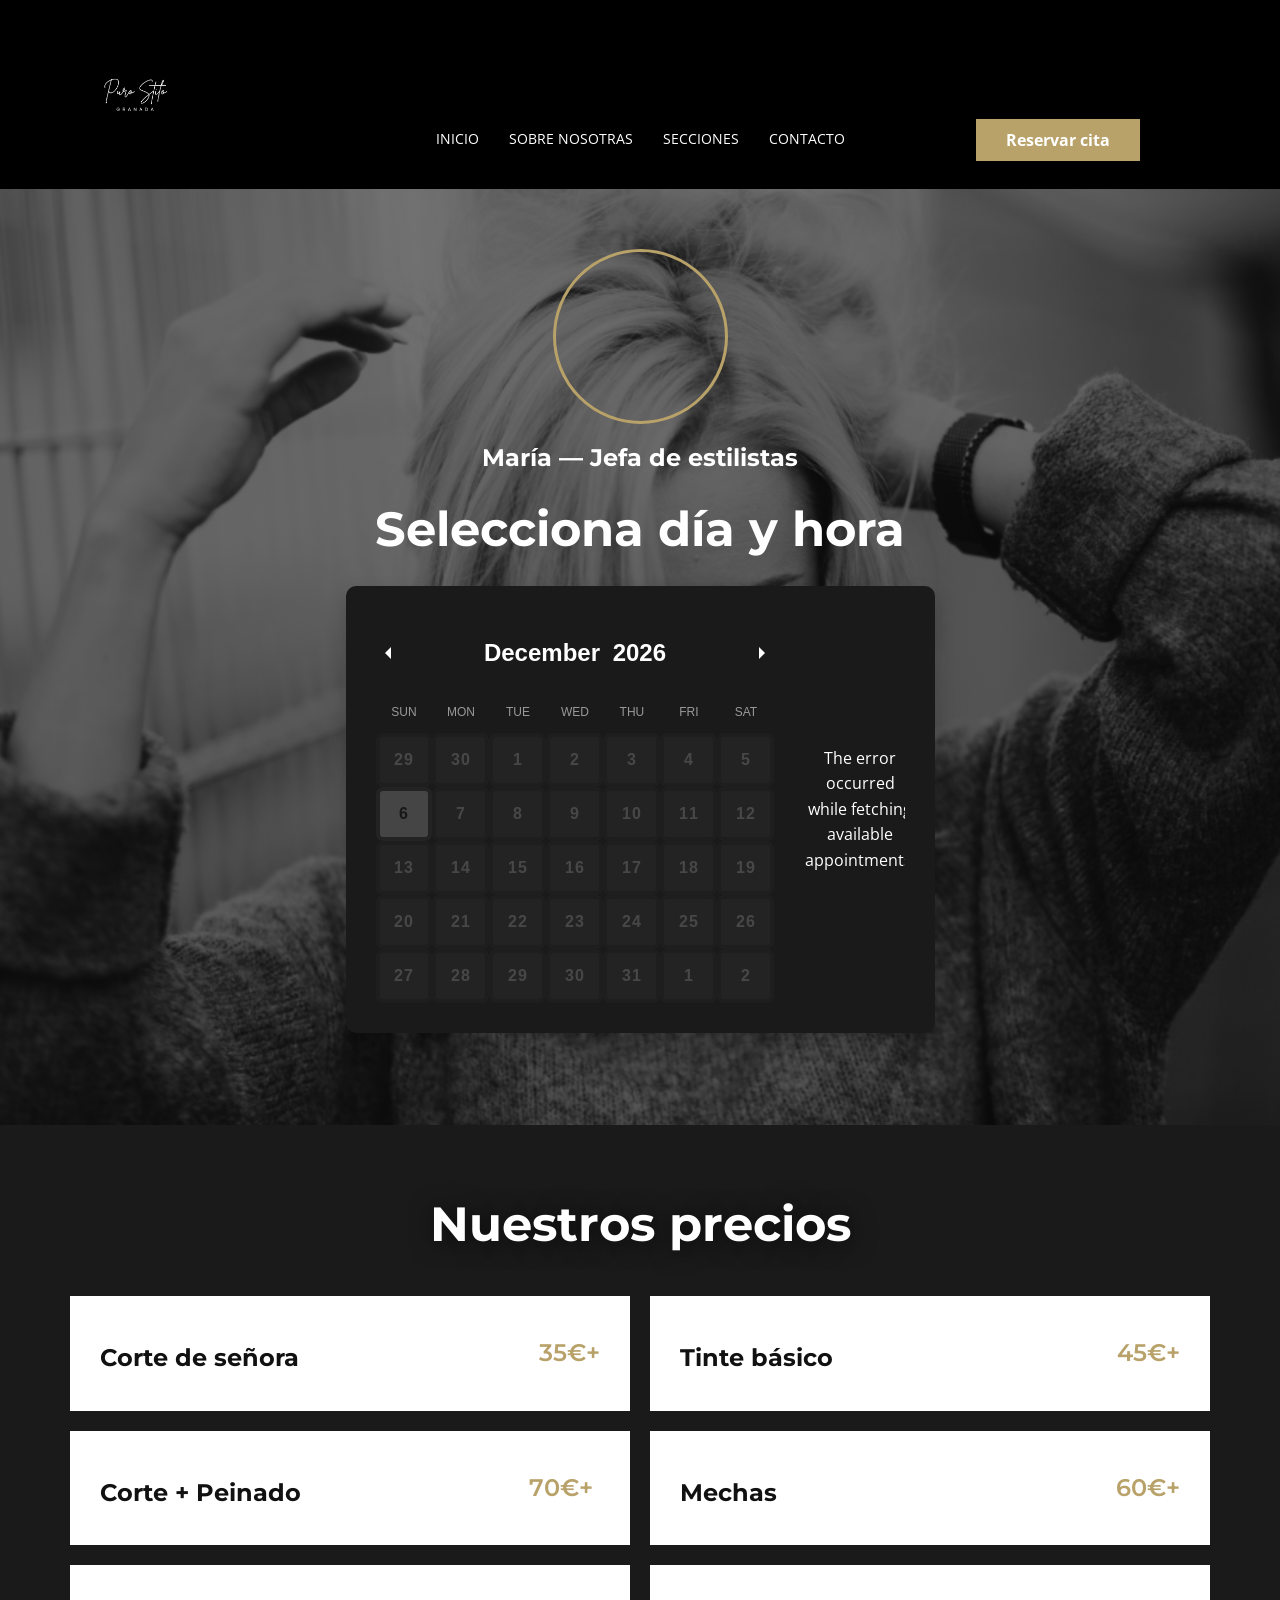
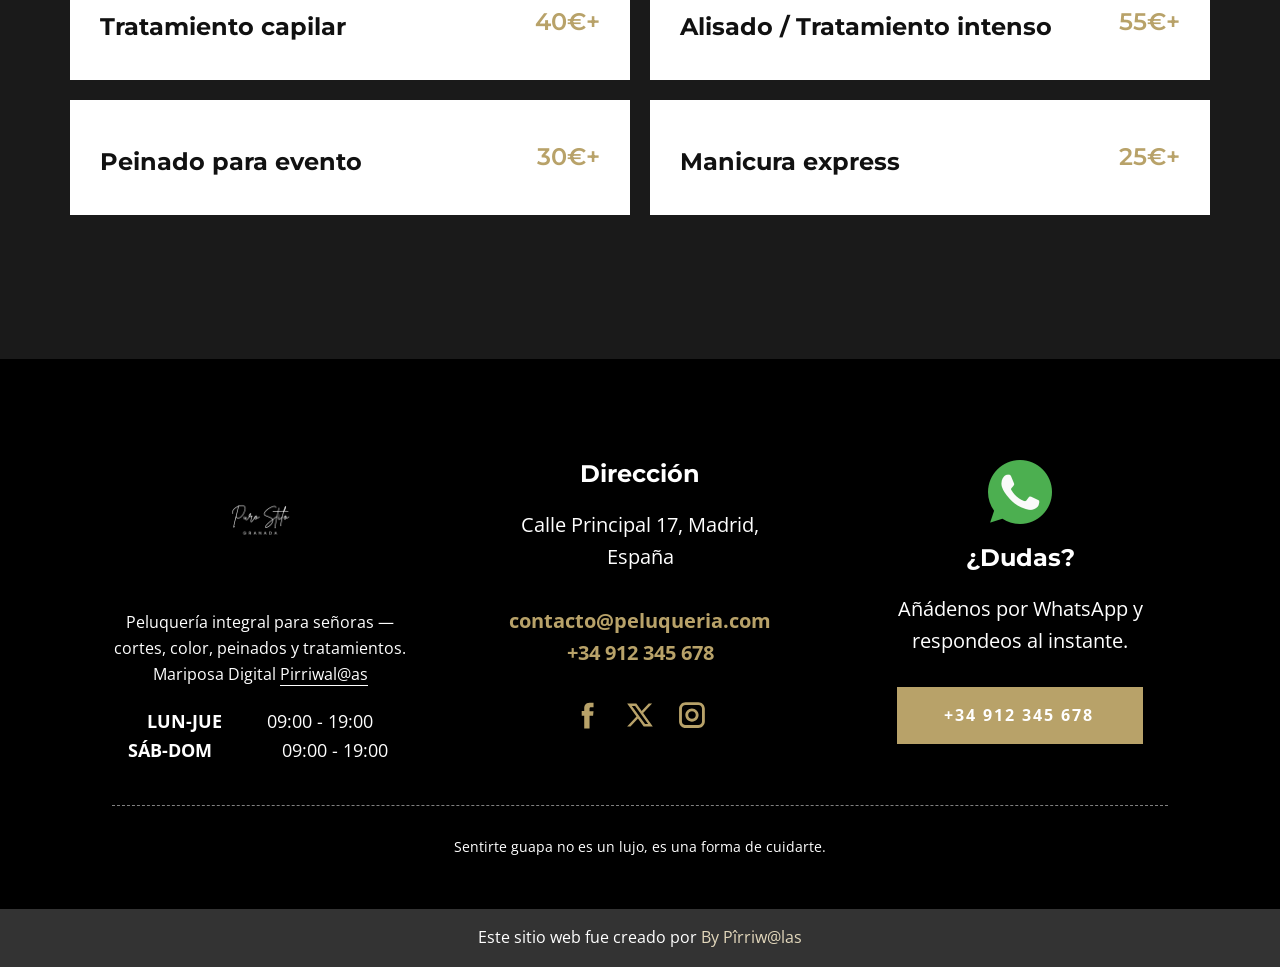
==== commit 47aee9ec: "ultima0.2" ====
--- a/index.html
+++ b/index.html
@@ -577,7 +577,7 @@
           </div>
         </div>
         <div class="u-border-1 u-border-grey-50 u-line u-line-horizontal u-line-1"></div>
-        <p class="u-small-text u-text u-text-variant u-text-7">Texto de ejemplo. Haz clic para seleccionar el elemento de texto.</p>
+        <p class="u-small-text u-text u-text-variant u-text-7">Sentirte guapa no es un lujo, es una forma de cuidarte.</p>
       </div></footer>
     <section class="u-backlink u-clearfix u-grey-80"> Este sitio web fue creado por <a href="https://MariposaDigital.com">By Pîrriw@las</a>
     </section>
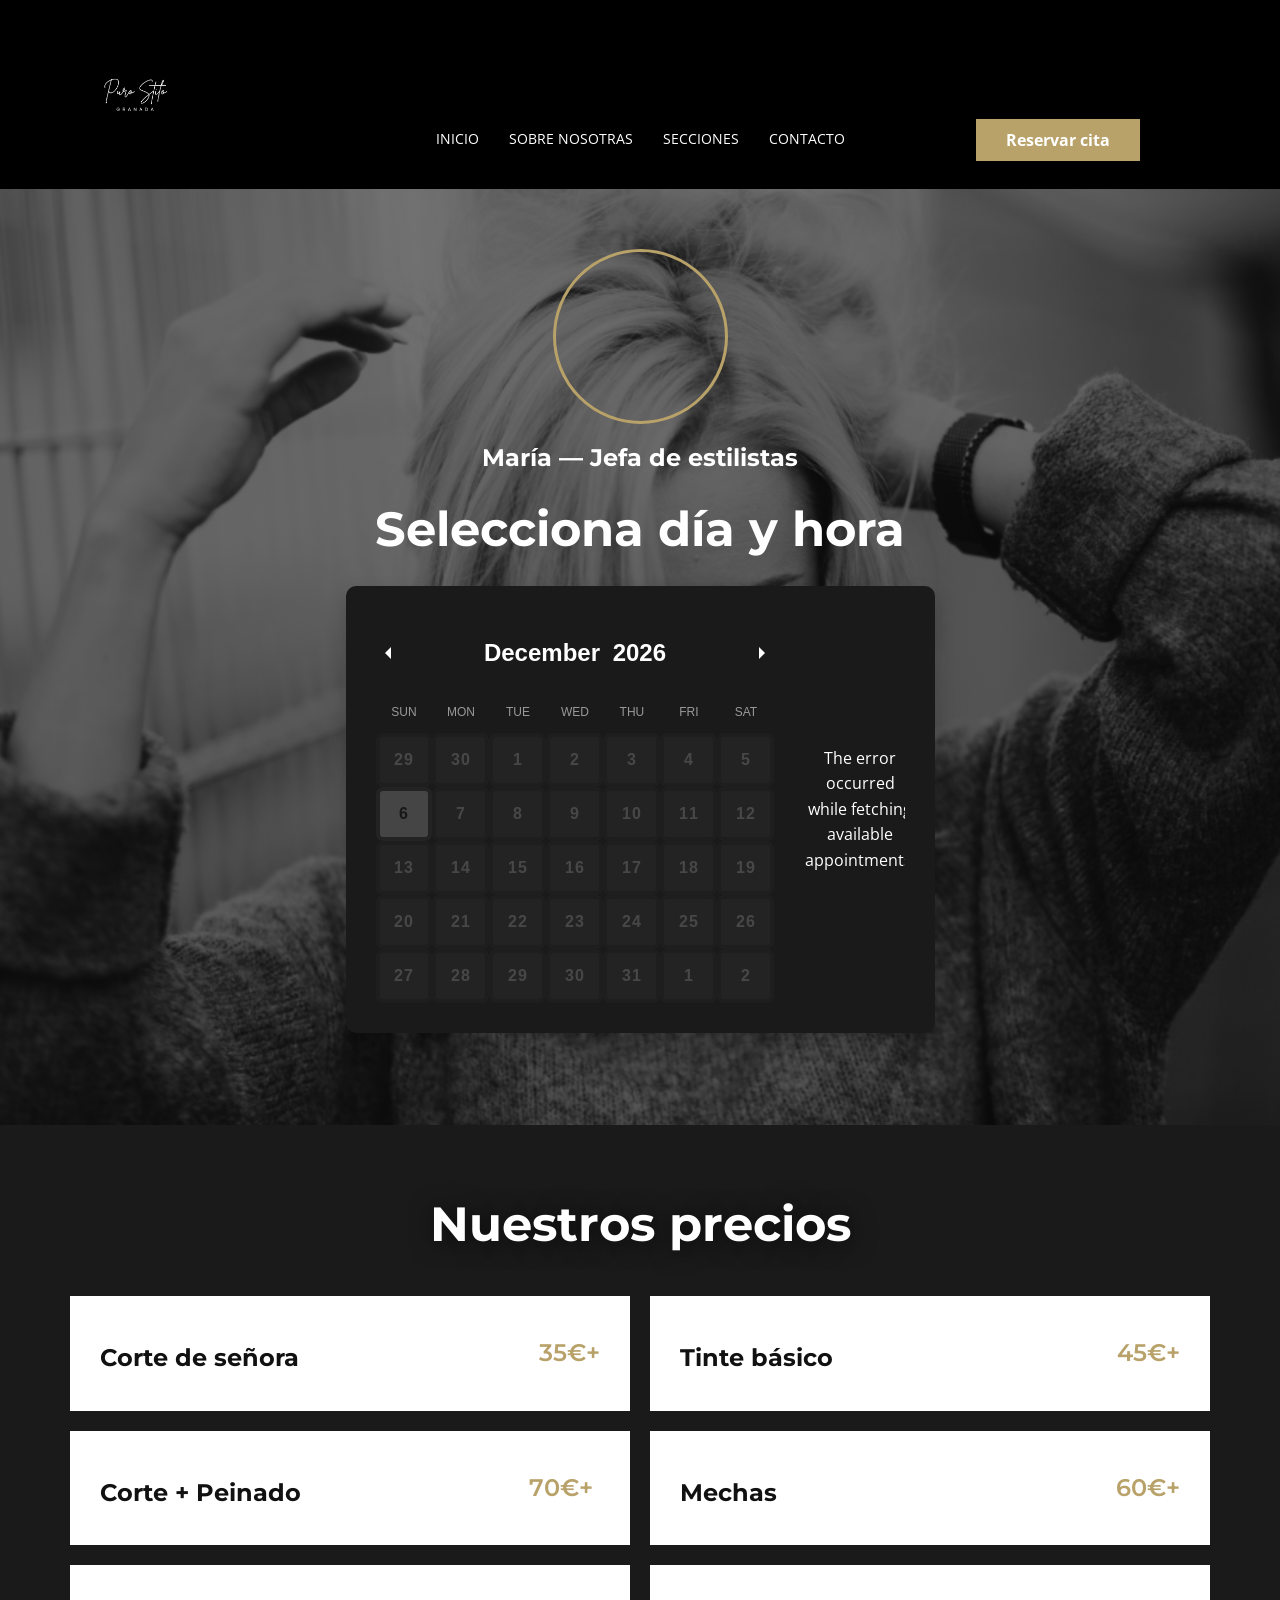
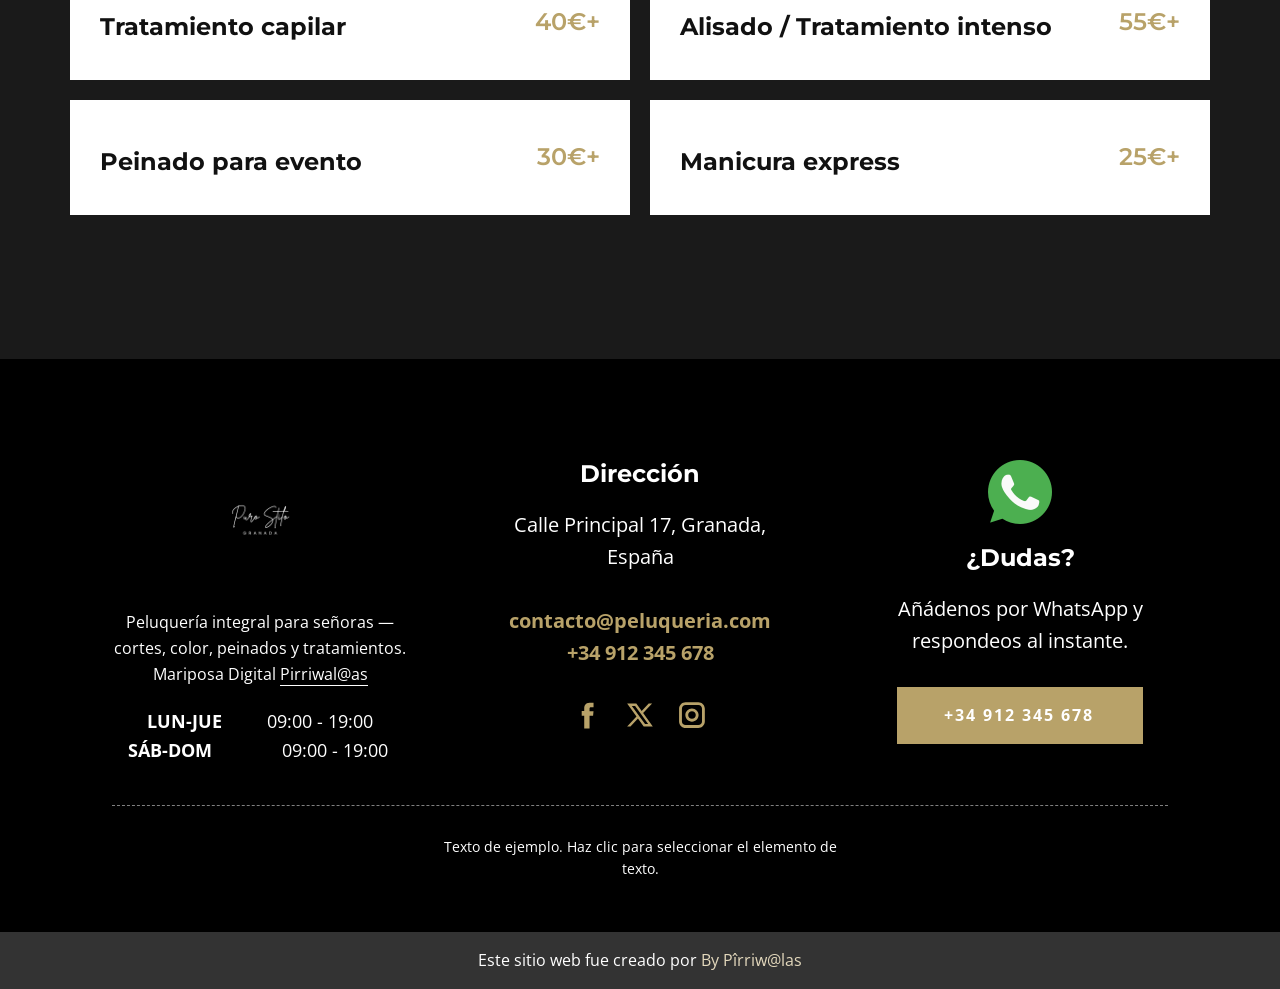
==== commit 9909cdc1: "ultima 0.2" ====
--- a/index.html
+++ b/index.html
@@ -545,7 +545,7 @@
               <div class="u-container-align-center u-container-style u-layout-cell u-shape-rectangle u-size-20-lg u-size-20-xl u-size-20-xxl u-size-30-md u-size-30-sm u-size-30-xs u-layout-cell-2">
                 <div class="u-container-layout u-valign-top u-container-layout-2">
                   <h4 class="u-align-center u-text u-text-3"> Dirección</h4>
-                  <p class="u-align-center u-text u-text-4"> Calle Principal 17, Madrid, <br>España <br>
+                  <p class="u-align-center u-text u-text-4"> Calle Principal 17, Granada, <br>España <br>
                     <br>
                     <a href="mailto:contacto@peluqueria.com" class="u-active-none u-border-none u-btn u-button-link u-button-style u-hover-none u-none u-text-active-white u-text-hover-white u-text-palette-1-base u-btn-2">contacto@peluqueria.com</a>
                     <br>
@@ -577,7 +577,7 @@
           </div>
         </div>
         <div class="u-border-1 u-border-grey-50 u-line u-line-horizontal u-line-1"></div>
-        <p class="u-small-text u-text u-text-variant u-text-7">Sentirte guapa no es un lujo, es una forma de cuidarte.</p>
+        <p class="u-small-text u-text u-text-variant u-text-7">Texto de ejemplo. Haz clic para seleccionar el elemento de texto.</p>
       </div></footer>
     <section class="u-backlink u-clearfix u-grey-80"> Este sitio web fue creado por <a href="https://MariposaDigital.com">By Pîrriw@las</a>
     </section>
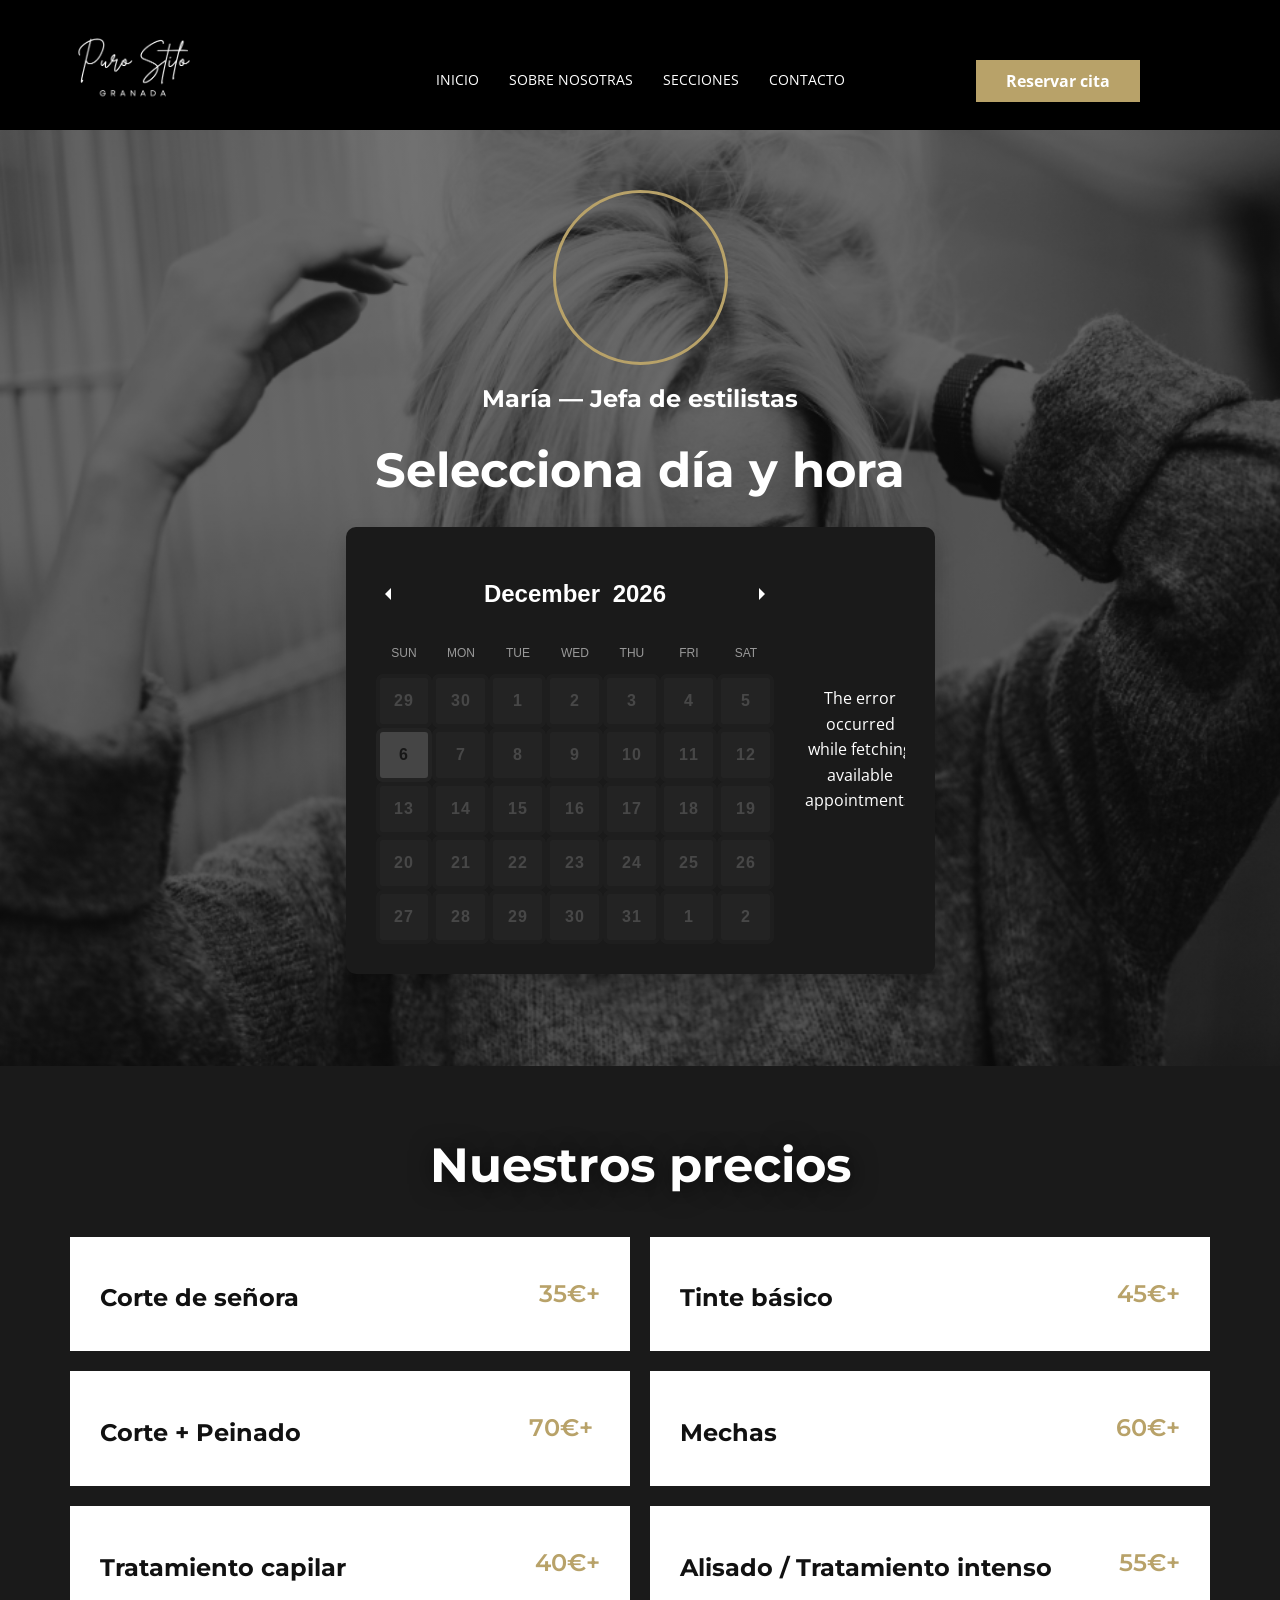
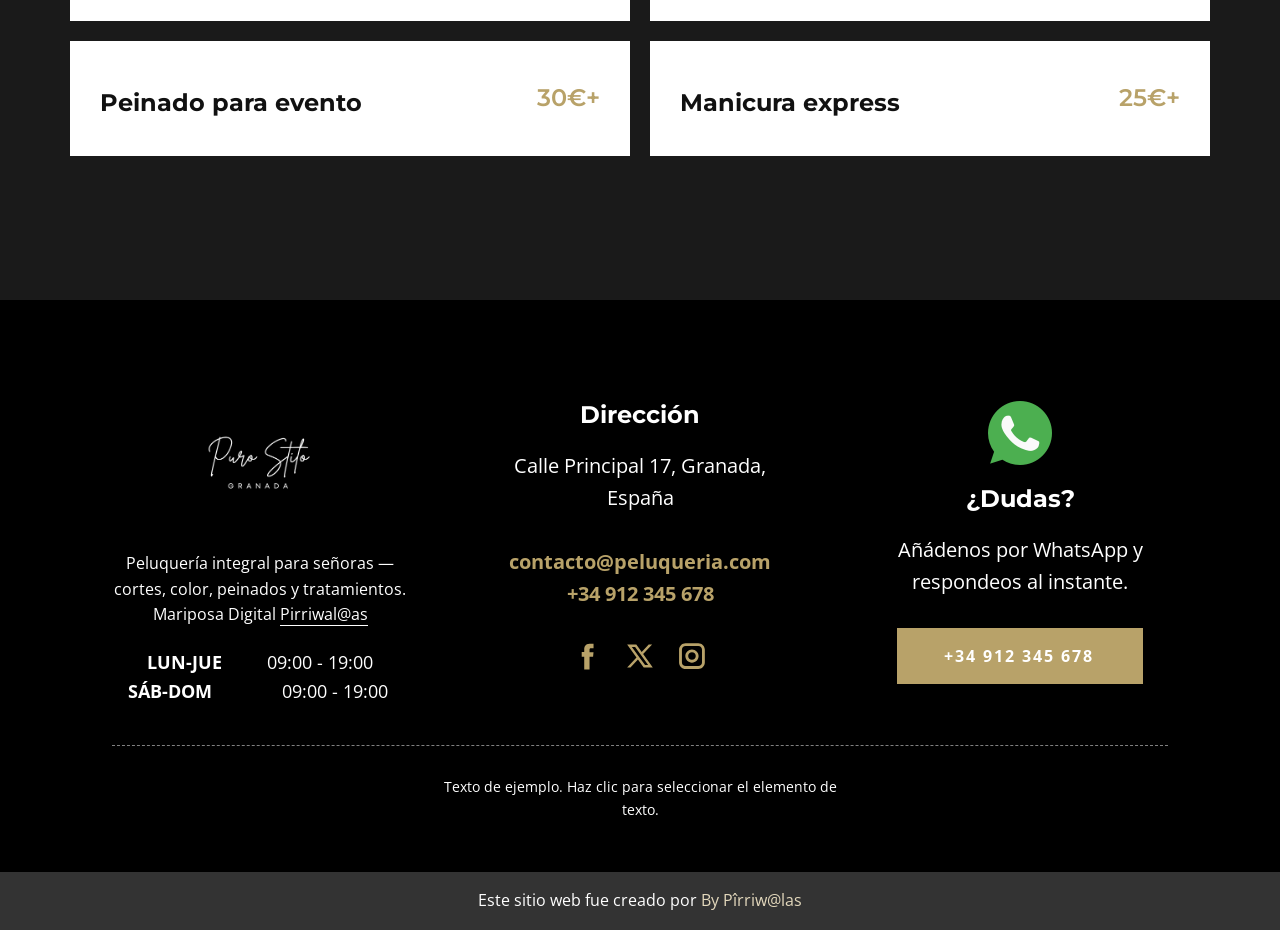
==== commit 6bbca4a2: "0.3" ====
--- a/index.html
+++ b/index.html
@@ -120,7 +120,7 @@
           <div class="u-calendar-conflict-message">No ha sido posible reservar ese horario. Por favor elige otro.</div>
           <div class="u-calendar-error-message">Ha ocurrido un error inesperado.</div>
         </div>
-        <p class="u-align-center u-text u-text-default u-text-4" data-animation-name="customAnimationIn" data-animation-duration="1500" data-animation-delay="500">Imagen de&nbsp;<a href="https://www.freepik.com" class="u-active-none u-border-1 u-border-active-palette-1-light-2 u-border-hover-palette-1-light-2 u-border-no-left u-border-no-right u-border-no-top u-border-white u-bottom-left-radius-0 u-bottom-right-radius-0 u-btn u-button-link u-button-style u-hover-none u-none u-radius-0 u-text-body-alt-color u-top-left-radius-0 u-top-right-radius-0 u-btn-1" target="_blank">Freepik</a>
+        <p class="u-align-center u-text u-text-default u-text-4" data-animation-name="customAnimationIn" data-animation-duration="1500" data-animation-delay="500">Puro&nbsp;<a href="https://www.freepik.com" class="u-active-none u-border-1 u-border-active-palette-1-light-2 u-border-hover-palette-1-light-2 u-border-no-left u-border-no-right u-border-no-top u-border-white u-bottom-left-radius-0 u-bottom-right-radius-0 u-btn u-button-link u-button-style u-hover-none u-none u-radius-0 u-text-body-alt-color u-top-left-radius-0 u-top-right-radius-0 u-btn-1" target="_blank">Stilo</a>
         </p>
       </div>
       <style data-mode="XXL">@media (max-width: 0px) {
@@ -136,7 +136,7 @@
   .u-section-1 .u-image-1 {
     height: 175px;
     width: 175px;
-    background-image: url("images/y554.webp");
+    background-image: url("images/equipo.webp");
     background-position: 50% 50%;
     margin-top: 60px;
     margin-left: auto;
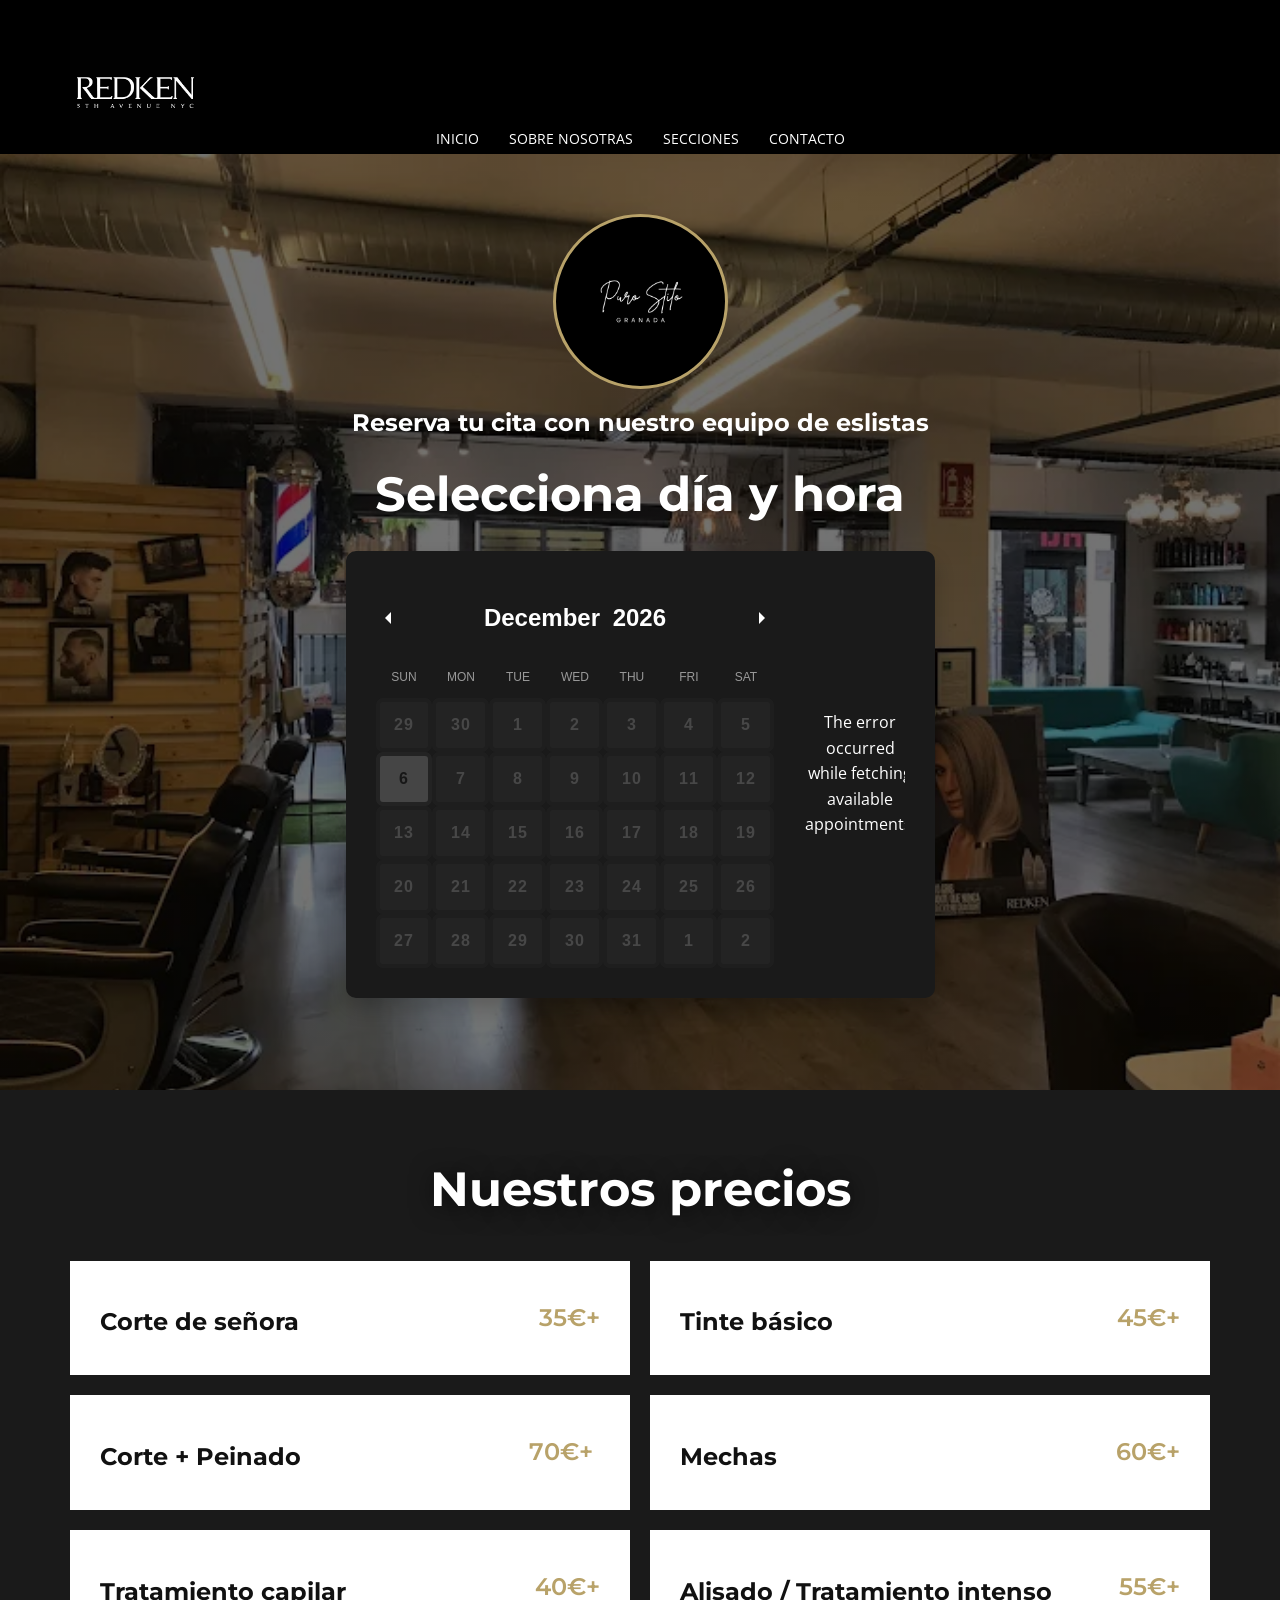
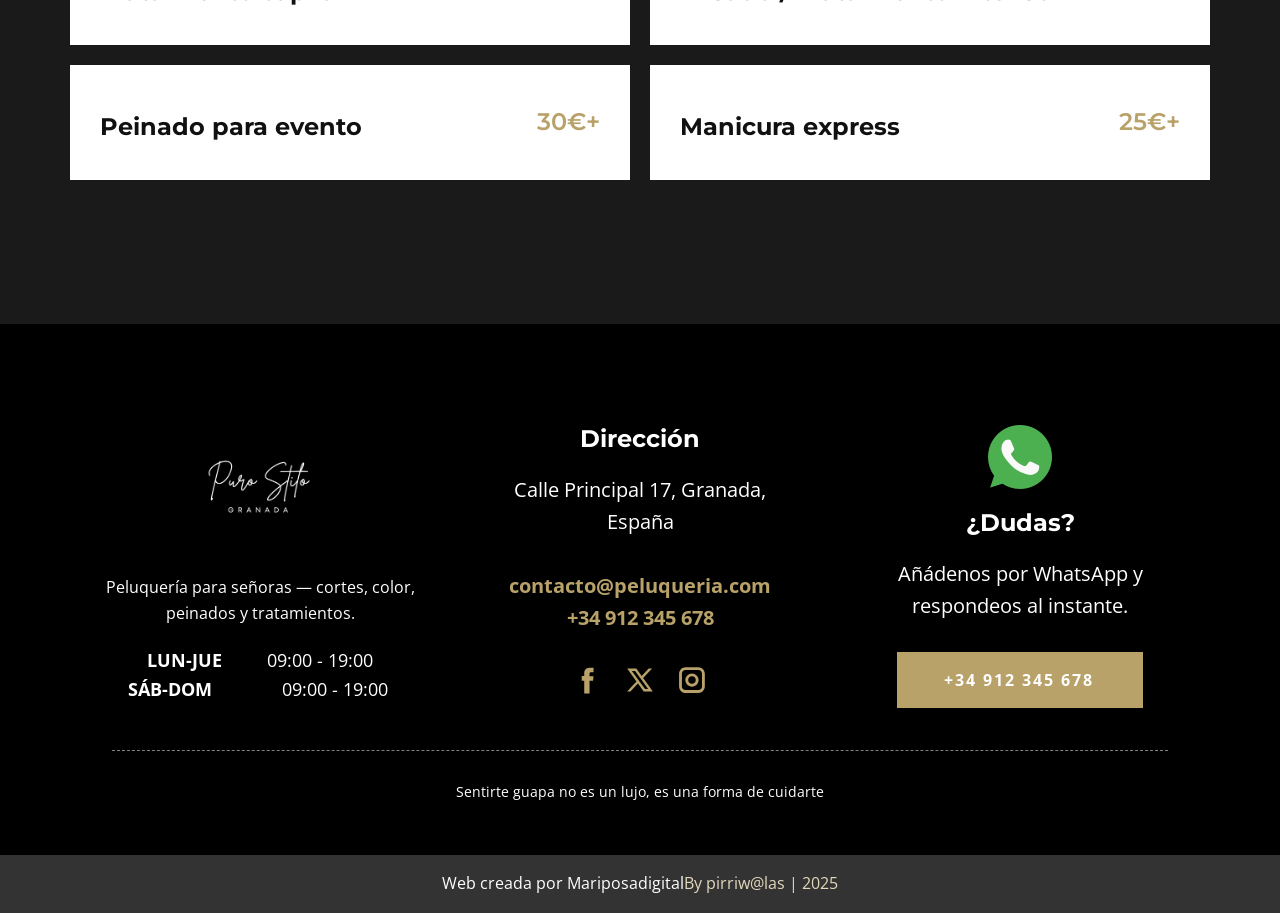
==== commit b61139fa: "Versión1.0" ====
--- a/index.html
+++ b/index.html
@@ -20,7 +20,7 @@
     <script type="application/ld+json">{
 		"@context": "http://schema.org",
 		"@type": "Organization",
-		"name": "Peluquería Stylo y Forma",
+		"name": "Peluquería Puro Stilo",
 		"logo": "images/logo-header.png",
 		"sameAs": [
 				"https://facebook.com/name",
@@ -39,9 +39,9 @@
     <meta property="og:title" content="Peluquería Puro Stilo">
     <meta property="og:type" content="website">
   <meta name="referrer" content="origin"><meta data-intl-tel-input-cdn-path="intlTelInput/"></head>
-  <body data-home-page="https://website6575023.nicepage.io/Barber-calendar-1-1.html?version=81fdf8de-7ae9-a0cb-ca0a-3446257ee4ad" data-home-page-title="Peluquería Stylo y Forma" data-path-to-root="./" data-include-products="false" class="u-body u-clearfix u-xl-mode" data-lang="es"><header class="u-black u-clearfix u-header u-header" id="sec-ef40"><div class="u-clearfix u-sheet u-valign-middle-lg u-valign-middle-md u-valign-middle-xl u-valign-middle-xxl u-sheet-1">
+  <body data-home-page="https://website6575023.nicepage.io/Barber-calendar-1-1.html?version=81fdf8de-7ae9-a0cb-ca0a-3446257ee4ad" data-home-page-title="Peluquería Puro Stilo" data-path-to-root="./" data-include-products="false" class="u-body u-clearfix u-xl-mode" data-lang="es"><header class="u-black u-clearfix u-header u-header" id="sec-ef40"><div class="u-clearfix u-sheet u-valign-middle-lg u-valign-middle-md u-valign-middle-xl u-valign-middle-xxl u-sheet-1">
         <a href="#" class="u-image u-logo u-image-1" data-image-width="449" data-image-height="139">
-          <img class="u-logo-image u-logo-image-1" src="images/logo-header.png" alt="Logotipo Peluquería Stylo y Forma">
+          <img class="u-logo-image u-logo-image-1" src="images/logoredken.png" alt="Logotipo Peluquería Stylo y Forma">
         </a>
         <nav class="u-menu u-menu-dropdown u-offcanvas u-menu-1" data-responsive-from="SM" role="navigation">
           <div class="menu-collapse" style="font-size: 0.875rem; letter-spacing: 0px; text-transform: uppercase;">
@@ -56,7 +56,7 @@
 </li><li class="u-nav-item" role="none"><a class="u-border-2 u-border-active-palette-1-base u-border-hover-palette-1-light-1 u-border-no-left u-border-no-right u-border-no-top u-button-style u-nav-link u-text-active-palette-1-base u-text-hover-palette-1-base u-text-white" href="#" style="padding: 6px 0px;" tabindex="-1" role="menuitem">Sobre nosotras</a>
 </li><li class="u-nav-item" role="none"><a class="u-border-2 u-border-active-palette-1-base u-border-hover-palette-1-light-1 u-border-no-left u-border-no-right u-border-no-top u-button-style u-nav-link u-text-active-palette-1-base u-text-hover-palette-1-base u-text-white" style="padding: 6px 0px;" tabindex="-1" role="menuitem" aria-haspopup="true" aria-expanded="false">Secciones</a><div class="u-nav-popup"><ul class="u-h-spacing-22 u-nav u-unstyled u-v-spacing-12" role="menu" aria-label="Secciones menu"><li class="u-nav-item" role="none"><a class="u-active-black u-black u-button-style u-hover-palette-1-base u-nav-link" href="#" tabindex="-1" role="menuitem">Nuestro equipo</a>
 </li><li class="u-nav-item" role="none"><a class="u-active-black u-black u-button-style u-hover-palette-1-base u-nav-link" href="#" tabindex="-1" role="menuitem">Inicio</a>
-</li><li class="u-nav-item" role="none"><a class="u-active-black u-black u-button-style u-hover-palette-1-base u-nav-link" href="#" tabindex="-1" role="menuitem">Reservar cita</a>
+</li><li class="u-nav-item" role="none"><a class="u-active-black u-black u-button-style u-hover-palette-1-base u-nav-link" href="blog/blog.html" tabindex="-1" role="menuitem">Blog</a>
 </li><li class="u-nav-item" role="none"><a class="u-active-black u-black u-button-style u-hover-palette-1-base u-nav-link" href="#" tabindex="-1" role="menuitem">Servicios</a>
 </li><li class="u-nav-item" role="none"><a class="u-active-black u-black u-button-style u-hover-palette-1-base u-nav-link" href="#" tabindex="-1" role="menuitem">Precios</a>
 </li></ul>
@@ -98,12 +98,12 @@
             <div class="u-black u-menu-overlay u-opacity u-opacity-70"></div>
           </div>
         </nav>
-        <a href="#" class="u-align-center u-btn u-button-style u-hidden-sm u-hidden-xs u-hover-palette-1-dark-1 u-palette-1-base u-text-active-white u-btn-2"> Reservar cita</a>
+        
       </div></header>
     <section class="u-clearfix u-container-align-center u-image u-shading u-section-1" id="sec-03cd">
       <div class="u-clearfix u-sheet u-valign-middle-lg u-valign-middle-md u-valign-middle-sm u-valign-middle-xs u-sheet-1">
         <div alt="" class="custom-expanded u-border-3 u-border-palette-1-base u-image u-image-circle u-image-1" data-image-width="920" data-image-height="872" data-animation-name="flipIn" data-animation-duration="1000" data-animation-delay="200" data-animation-direction="X"></div>
-        <h4 class="u-align-center u-text u-text-default u-text-1" data-animation-name="customAnimationIn" data-animation-duration="1000" data-animation-delay="0">María — Jefa de estilistas</h4>
+        <h4 class="u-align-center u-text u-text-default u-text-1" data-animation-name="customAnimationIn" data-animation-duration="1000" data-animation-delay="0">Reserva tu cita con nuestro equipo de eslistas</h4>
         <h2 class="u-align-center u-text u-text-default u-text-2" data-animation-name="customAnimationIn" data-animation-duration="1000" data-animation-delay="0">Selecciona día y hora</h2>
         <div class="custom-expanded u-btn-round u-calendar u-grey-90 u-radius u-spacing-30 u-calendar-1" data-href="#popup-3dfa" data-calendar-token="eyJhbGciOiJSU0EtT0FFUCIsImVuYyI6IkEyNTZHQ00ifQ.[base64].AZp_05GJXoUg7joW.LeLTkNwQrhYVKdopazZ9mcvHFzPU37iR-tLPX9Q7Xop3C0M3vqQZtL0M7cBnNgFYJRR0tLpaZLc3ptXe5IIIEnkBIiTR.fCwq54v2hJkFU5UhM294XQ">
           <div class="u-datepicker-container" style="position: relative;">
@@ -127,7 +127,7 @@
    .u-section-1 {
     background-position: 50% 50%, 50% 50%;
     background-repeat: no-repeat, no-repeat;
-    background-image: linear-gradient(to bottom, rgba(0, 0, 0, 0.55), rgba(0, 0, 0, 0.55)), url('images/vintage-frame-salon-tools-wooden-table-2-min1.jpg');
+    background-image: linear-gradient(to bottom, rgba(0, 0, 0, 0.55), rgba(0, 0, 0, 0.55)), url('images/vintage-frame-salon-tools-wooden-table-2-min1.webp');
     background-size: cover, cover;
   }
   .u-section-1 .u-sheet-1 {
@@ -136,7 +136,7 @@
   .u-section-1 .u-image-1 {
     height: 175px;
     width: 175px;
-    background-image: url("images/equipo.webp");
+    background-image: url("images/logo.png");
     background-position: 50% 50%;
     margin-top: 60px;
     margin-left: auto;
@@ -293,7 +293,7 @@
             </div>
           </div>
         </div>
-        <p class="u-text u-text-default u-text-18" data-animation-name="customAnimationIn" data-animation-duration="1500" data-animation-delay="500">Peluquería<a href="https://www.instagram.com/purostylogr/" class="u-active-none u-border-1 u-border-active-palette-1-light-2 u-border-hover-palette-1-light-2 u-border-no-left u-border-no-right u-border-no-top u-border-white u-btn u-button-style u-hover-none u-none u-text-body-alt-color u-btn-1" target="_blank">Puro Stilo</a>
+        <p class="u-text u-text-default u-text-18" data-animation-name="customAnimationIn" data-animation-duration="1500" data-animation-delay="500"><a href="https://www.instagram.com/purostylogr/" class="u-active-none u-border-1 u-border-active-palette-1-light-2 u-border-hover-palette-1-light-2 u-border-no-left u-border-no-right u-border-no-top u-border-white u-btn u-button-style u-hover-none u-none u-text-body-alt-color u-btn-1" target="_blank">Puro Stilo</a>
         </p>
       </div>
       <style data-mode="XXL">@media (max-width: 0px) {
@@ -536,7 +536,7 @@
               <div class="u-container-align-center u-container-style u-layout-cell u-shape-rectangle u-size-20-lg u-size-20-xl u-size-20-xxl u-size-30-md u-size-30-sm u-size-30-xs u-layout-cell-1">
                 <div class="u-container-layout u-container-layout-1">
                   <img class="u-image u-image-contain u-image-default u-image-1" src="images/logo-header.png" alt="Logo Peluquería" data-image-width="449" data-image-height="458">
-                  <p class="u-align-center u-text u-text-default u-text-1"> Peluquería integral para señoras — cortes, color, peinados y tratamientos. Mariposa Digital <a href="https://www.Mariposadigital.com/" class="u-active-none u-border-1 u-border-active-palette-1-light-2 u-border-hover-palette-1-light-2 u-border-no-left u-border-no-right u-border-no-top u-border-white u-btn u-button-link u-button-style u-hover-none u-none u-text-body-alt-color u-btn-1" data-animation-name="" data-animation-duration="0" data-animation-delay="0" data-animation-direction="">Pirriwal@as</a>
+                  <p class="u-align-center u-text u-text-default u-text-1"> Peluquería para señoras — cortes, color, peinados y tratamientos.  <a href="https://www.Mariposadigital.com/" class="u-active-none u-border-1 u-border-active-palette-1-light-2 u-border-hover-palette-1-light-2 u-border-no-left u-border-no-right u-border-no-top u-border-white u-btn u-button-link u-button-style u-hover-none u-none u-text-body-alt-color u-btn-1" data-animation-name="" data-animation-duration="0" data-animation-delay="0" data-animation-direction=""></a>
                   </p>
                   <p class="u-align-center u-text u-text-2"><b>LUN-JUE&nbsp; &nbsp; &nbsp; &nbsp; &nbsp;</b>09:00 - 19:00<br><b>SÁB-DOM</b>&nbsp; &nbsp; &nbsp; &nbsp; &nbsp; &nbsp; &nbsp; 09:00 - 19:00&nbsp;<br>
                   </p>
@@ -577,15 +577,15 @@
           </div>
         </div>
         <div class="u-border-1 u-border-grey-50 u-line u-line-horizontal u-line-1"></div>
-        <p class="u-small-text u-text u-text-variant u-text-7">Texto de ejemplo. Haz clic para seleccionar el elemento de texto.</p>
+        <p class="u-small-text u-text u-text-variant u-text-7">Sentirte guapa no es un lujo, es una forma de cuidarte</p>
       </div></footer>
-    <section class="u-backlink u-clearfix u-grey-80"> Este sitio web fue creado por <a href="https://MariposaDigital.com">By Pîrriw@las</a>
+    <section class="u-backlink u-clearfix u-grey-80">Web creada por Mariposadigital<a href="https://MariposaDigital.com">By pirriw@las | 2025</a>
     </section>
   <section class="u-align-center u-black u-clearfix u-container-align-center u-container-style u-dialog-block u-opacity u-opacity-70 u-valign-middle u-dialog-section-6" id="popup-3dfa">
       <div class="u-align-center u-border-1 u-border-white u-container-align-center u-container-align-left-xl u-container-style u-dialog u-radius-5 u-shape-round u-white u-dialog-1">
         <div class="u-container-layout u-valign-top u-container-layout-1">
           <h2 class="u-align-left u-text u-text-1">Confirmar reserva</h2>
-          <p class="u-align-left u-text u-text-palette-1-base u-text-2">9:30 - 10:00, viernes 8 de noviembre de 2024</p>
+          <p class="u-align-left u-text u-text-palette-1-base u-text-2">2025</p>
           <div class="u-expanded-width u-form u-form-1">
             <form action="https://service.nicepagesrv.com/form/v4/form-process" class="u-clearfix u-form-spacing-19 u-form-vertical u-inner-form" style="padding: 0px;" source="email" name="form">
               <div class="u-form-group u-form-name u-form-group-1">
--- a/index.css
+++ b/index.css
@@ -1,5 +1,5 @@
  .u-section-1 {
-  background-image: linear-gradient(to bottom, rgba(0, 0, 0, 0.55), rgba(0, 0, 0, 0.55)), url('images/vintage-frame-salon-tools-wooden-table-2-min1.jpg');
+  background-image: linear-gradient(to bottom, rgba(0, 0, 0, 0.55), rgba(0, 0, 0, 0.55)), url('images/vintage-frame-salon-tools-wooden-table-2-min1.webp');
   background-position: 50% 50%, 50% 50%;
   background-repeat: no-repeat, no-repeat;
   background-size: cover, cover;
@@ -10,7 +10,7 @@
 }
 
 .u-section-1 .u-image-1 {
-  background-image: url("images/y554.jpg");
+  background-image: url("images/logo.png");
   height: 175px;
   width: 175px;
   background-position: 50% 50%;
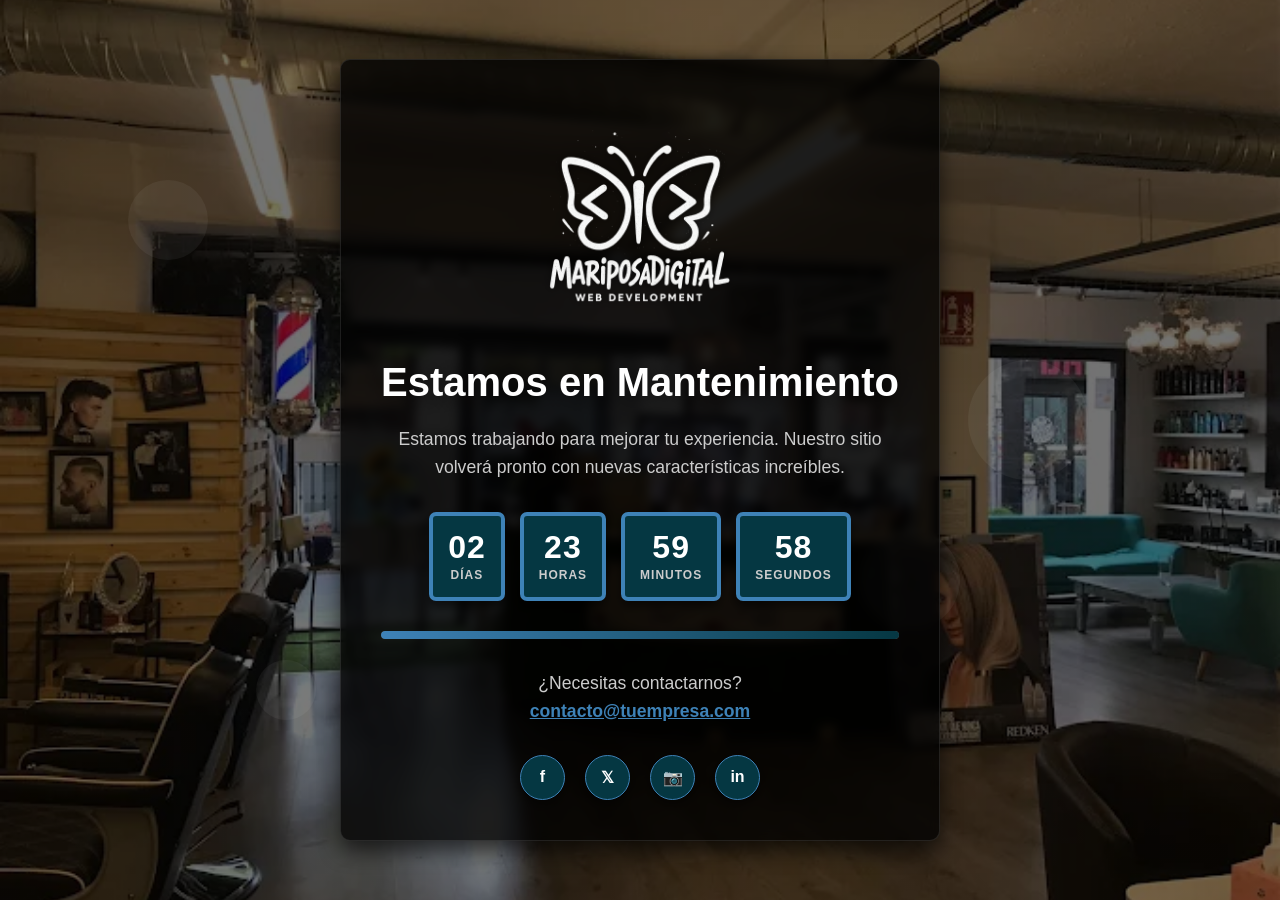
==== commit 213e19e7: "eN MODO MANTENIMIENTO" ====
--- a/index.html
+++ b/index.html
@@ -1,718 +1,334 @@
 <!DOCTYPE html>
-<html style="font-size: 16px;" lang="es"><head>
+<html lang="es">
+<head>
+    <meta charset="UTF-8">
     <meta name="viewport" content="width=device-width, initial-scale=1.0">
-    <meta charset="utf-8">
-    <meta name="keywords" content="Selecciona día y hora, Confirmar reserva">
-    <meta name="description" content="Peluquería de señoras - Reservas y precios">
-    <title>Peluquería Puro Stilo</title>
-    <link rel="stylesheet" href="nicepage.css" media="screen">
-<link rel="stylesheet" href="index.css" media="screen">
-    <script class="u-script" type="text/javascript" src="jquery.js" defer=""></script>
-    <script class="u-script" type="text/javascript" src="nicepage.js" defer=""></script>
-    <meta name="generator" content="Nicepage 7.14.0, nicepage.com">
-    <meta name="referrer" content="origin">
-    
-    
-    
-    
-    
-    <link id="u-page-google-font" rel="stylesheet" href="https://fonts.googleapis.com/css2?display=swap&amp;family=Montserrat:ital,wght@0,100;0,200;0,300;0,400;0,500;0,600;0,700;0,800;0,900;1,100;1,200;1,300;1,400;1,500;1,600;1,700;1,800;1,900&amp;family=Open+Sans:ital,wght@0,300;0,400;0,500;0,600;0,700;0,800;1,300;1,400;1,500;1,600;1,700;1,800">
-    <script type="application/ld+json">{
-		"@context": "http://schema.org",
-		"@type": "Organization",
-		"name": "Peluquería Puro Stilo",
-		"logo": "images/logo-header.png",
-		"sameAs": [
-				"https://facebook.com/name",
-				"https://twitter.com/name",
-				"https://instagram.com/name",
-				"https://facebook.com/name",
-				"https://twitter.com/name",
-				"https://instagram.com/name"
-		]
-}</script>
-    <meta name="theme-color" content="#b8a269">
-    <meta name="twitter:site" content="@">
-    <meta name="twitter:card" content="summary_large_image">
-    <meta name="twitter:title" content="Peluquería Puro Stilo">
-    <meta name="twitter:description" content="Peluquería especializada en señoras. Reserva tu cita fácilmente.">
-    <meta property="og:title" content="Peluquería Puro Stilo">
-    <meta property="og:type" content="website">
-  <meta name="referrer" content="origin"><meta data-intl-tel-input-cdn-path="intlTelInput/"></head>
-  <body data-home-page="https://website6575023.nicepage.io/Barber-calendar-1-1.html?version=81fdf8de-7ae9-a0cb-ca0a-3446257ee4ad" data-home-page-title="Peluquería Puro Stilo" data-path-to-root="./" data-include-products="false" class="u-body u-clearfix u-xl-mode" data-lang="es"><header class="u-black u-clearfix u-header u-header" id="sec-ef40"><div class="u-clearfix u-sheet u-valign-middle-lg u-valign-middle-md u-valign-middle-xl u-valign-middle-xxl u-sheet-1">
-        <a href="#" class="u-image u-logo u-image-1" data-image-width="449" data-image-height="139">
-          <img class="u-logo-image u-logo-image-1" src="images/logoredken.png" alt="Logotipo Peluquería Stylo y Forma">
-        </a>
-        <nav class="u-menu u-menu-dropdown u-offcanvas u-menu-1" data-responsive-from="SM" role="navigation">
-          <div class="menu-collapse" style="font-size: 0.875rem; letter-spacing: 0px; text-transform: uppercase;">
-            <a class="u-button-style u-custom-active-border-color u-custom-active-color u-custom-border u-custom-border-color u-custom-borders u-custom-color u-custom-hover-border-color u-custom-hover-color u-custom-left-right-menu-spacing u-custom-padding-bottom u-custom-text-active-color u-custom-text-color u-custom-text-decoration u-custom-text-hover-color u-custom-top-bottom-menu-spacing u-hamburger-link u-nav-link u-text-active-palette-1-base u-text-hover-palette-1-base" href="#" tabindex="-1" aria-label="Abrir menú" aria-controls="026b">
-              <svg class="u-svg-link" viewBox="0 0 24 24"><use xmlns:xlink="http://www.w3.org/1999/xlink" xlink:href="#menu-hamburger"></use></svg>
-              <svg class="u-svg-content" version="1.1" id="menu-hamburger" viewBox="0 0 16 16" x="0px" y="0px" xmlns:xlink="http://www.w3.org/1999/xlink" xmlns="http://www.w3.org/2000/svg"><g><rect y="1" width="16" height="2"></rect><rect y="7" width="16" height="2"></rect><rect y="13" width="16" height="2"></rect>
-</g></svg>
-            </a>
-          </div>
-          <div class="u-custom-menu u-nav-container">
-            <ul class="u-nav u-spacing-30 u-unstyled u-nav-1" role="menubar"><li class="u-nav-item" role="none"><a class="u-border-2 u-border-active-palette-1-base u-border-hover-palette-1-light-1 u-border-no-left u-border-no-right u-border-no-top u-button-style u-nav-link u-text-active-palette-1-base u-text-hover-palette-1-base u-text-white" href="#" style="padding: 6px 0px;" tabindex="-1" role="menuitem">Inicio</a>
-</li><li class="u-nav-item" role="none"><a class="u-border-2 u-border-active-palette-1-base u-border-hover-palette-1-light-1 u-border-no-left u-border-no-right u-border-no-top u-button-style u-nav-link u-text-active-palette-1-base u-text-hover-palette-1-base u-text-white" href="#" style="padding: 6px 0px;" tabindex="-1" role="menuitem">Sobre nosotras</a>
-</li><li class="u-nav-item" role="none"><a class="u-border-2 u-border-active-palette-1-base u-border-hover-palette-1-light-1 u-border-no-left u-border-no-right u-border-no-top u-button-style u-nav-link u-text-active-palette-1-base u-text-hover-palette-1-base u-text-white" style="padding: 6px 0px;" tabindex="-1" role="menuitem" aria-haspopup="true" aria-expanded="false">Secciones</a><div class="u-nav-popup"><ul class="u-h-spacing-22 u-nav u-unstyled u-v-spacing-12" role="menu" aria-label="Secciones menu"><li class="u-nav-item" role="none"><a class="u-active-black u-black u-button-style u-hover-palette-1-base u-nav-link" href="#" tabindex="-1" role="menuitem">Nuestro equipo</a>
-</li><li class="u-nav-item" role="none"><a class="u-active-black u-black u-button-style u-hover-palette-1-base u-nav-link" href="#" tabindex="-1" role="menuitem">Inicio</a>
-</li><li class="u-nav-item" role="none"><a class="u-active-black u-black u-button-style u-hover-palette-1-base u-nav-link" href="blog/blog.html" tabindex="-1" role="menuitem">Blog</a>
-</li><li class="u-nav-item" role="none"><a class="u-active-black u-black u-button-style u-hover-palette-1-base u-nav-link" href="#" tabindex="-1" role="menuitem">Servicios</a>
-</li><li class="u-nav-item" role="none"><a class="u-active-black u-black u-button-style u-hover-palette-1-base u-nav-link" href="#" tabindex="-1" role="menuitem">Precios</a>
-</li></ul>
-</div>
-</li><li class="u-nav-item" role="none"><a class="u-border-2 u-border-active-palette-1-base u-border-hover-palette-1-light-1 u-border-no-left u-border-no-right u-border-no-top u-button-style u-nav-link u-text-active-palette-1-base u-text-hover-palette-1-base u-text-white" href="#" style="padding: 6px 0px;" tabindex="-1" role="menuitem">Contacto</a>
-</li></ul>
-          </div>
-          <div class="u-custom-menu u-nav-container-collapse" id="026b" role="region" aria-label="Panel de menú">
-            <div class="u-black u-container-style u-inner-container-layout u-opacity u-opacity-95 u-sidenav">
-              <div class="u-inner-container-layout u-sidenav-overflow">
-                <div class="u-menu-close" tabindex="-1" aria-label="Cerrar menú"></div>
-                <ul class="u-align-center u-nav u-popupmenu-items u-unstyled u-nav-3"><li class="u-nav-item"><a class="u-button-style u-nav-link" href="#">Inicio</a>
-</li><li class="u-nav-item"><a class="u-button-style u-nav-link" href="#">Sobre nosotras</a>
-</li><li class="u-nav-item"><a class="u-button-style u-nav-link">Secciones</a><div class="u-nav-popup"><ul class="u-h-spacing-22 u-nav u-unstyled u-v-spacing-12"><li class="u-nav-item"><a class="u-button-style u-nav-link" href="#">Nuestro equipo</a>
-</li><li class="u-nav-item"><a class="u-button-style u-nav-link" href="#">Inicio</a>
-</li><li class="u-nav-item"><a class="u-button-style u-nav-link" href="#">Reservar cita</a>
-</li><li class="u-nav-item"><a class="u-button-style u-nav-link" href="#">Servicios</a>
-</li><li class="u-nav-item"><a class="u-button-style u-nav-link" href="#">Precios</a>
-</li></ul>
-</div>
-</li><li class="u-nav-item"><a class="u-button-style u-nav-link" href="#">Contacto</a>
-</li></ul>
-                <a href="#" class="u-align-center u-btn u-button-style u-hover-palette-1-dark-1 u-palette-1-base u-text-active-white u-btn-1"> Reservar cita</a>
-                <div class="u-social-icons u-social-icons-1">
-                  <a class="u-social-url" title="facebook" target="_blank" href="https://facebook.com/name"><span class="u-icon u-social-facebook u-social-icon u-text-palette-1-base u-icon-1"><svg class="u-svg-link" preserveAspectRatio="xMidYMin slice" viewBox="0 0 112 112" style=""><use xlink:href="#svg-6262"></use></svg><svg class="u-svg-content" viewBox="0 0 112 112" x="0" y="0" id="svg-6262"><path fill="currentColor" d="M75.5,28.8H65.4c-1.5,0-4,0.9-4,4.3v9.4h13.9l-1.5,15.8H61.4v45.1H42.8V58.3h-8.8V42.4h8.8V32.2
-c0-7.4,3.4-18.8,18.8-18.8h13.8v15.4H75.5z"></path></svg></span>
-                  </a>
-                  <a class="u-social-url" title="twitter" target="_blank" href="https://twitter.com/name"><span class="u-icon u-social-icon u-social-twitter u-text-palette-1-base u-icon-2"><svg class="u-svg-link" preserveAspectRatio="xMidYMin slice" viewBox="0 0 112.2 112.2" style=""><use xlink:href="#svg-d3b0"></use></svg><svg class="u-svg-content" viewBox="0 0 112.2 112.2" x="0px" y="0px" id="svg-d3b0"><path d="M67.1,49.1L98.6,16h-12L62,42L43.2,16H11l32.8,45.2L11,96h11.6l26.3-27.7L69.1,96H101L67.1,49.1z M55,61.9l-5.1-7L27.5,24.4
-	h11.4l17.3,23.8l5.1,7.1l23.4,32.2H73.8L55,61.9z"></path></svg></span>
-                  </a>
-                  <a class="u-social-url" title="instagram" target="_blank" href="https://instagram.com/name"><span class="u-icon u-social-icon u-social-instagram u-text-palette-1-base u-icon-3"><svg class="u-svg-link" preserveAspectRatio="xMidYMin slice" viewBox="0 0 112 112" style=""><use xlink:href="#svg-8121"></use></svg><svg class="u-svg-content" viewBox="0 0 112 112" x="0" y="0" id="svg-8121"><path fill="currentColor" d="M55.9,32.9c-12.8,0-23.2,10.4-23.2,23.2s10.4,23.2,23.2,23.2s23.2-10.4,23.2-23.2S68.7,32.9,55.9,32.9z
-	 M55.9,69.4c-7.4,0-13.3-6-13.3-13.3c-0.1-7.4,6-13.3,13.3-13.3s13.3,6,13.3,13.3C69.3,63.5,63.3,69.4,55.9,69.4z"></path><path fill="currentColor" d="M78.2,11H33.5C21,11,10.8,21.3,10.8,33.7v44.7c0,12.6,10.2,22.8,22.7,22.8h44.7c12.6,0,22.7-10.2,22.7-22.7
-	V33.7C100.8,21.1,90.6,11,78.2,11z M91,78.4c0,7.1-5.8,12.8-12.8,12.8H33.5c-7.1,0-12.8-5.8-12.8-12.8V33.7
-	c0-7.1,5.8-12.8,12.8-12.8h44.7c7.1,0,12.8,5.8,12.8,12.8V78.4z"></path></svg></span>
-                  </a>
-                </div>
-              </div>
+    <title>Sitio en Mantenimiento</title>
+    <style>
+        /*
+        ******************************************************************
+        * ESTILOS ADAPTADOS AL NUEVO CSS Y AL LOGO "MARIPOSADIGITAL"
+        ******************************************************************
+        */
+        * {
+            margin: 0;
+            padding: 0;
+            box-sizing: border-box;
+        }
+
+        /* Color de acento azul basado en el logo de graffiti */
+        :root {
+            --accent-color: #053742; /* Azul oscuro/negro del logo */
+            --light-accent-color: #3e82b7; /* Un tono más claro para gradientes */
+            --text-color-primary: #FFFFFF;
+            --text-color-secondary: #cccccc;
+            --bg-dark: rgba(0, 0, 0, 0.75);
+            --bg-item: #4d4d4d;
+        }
+
+        body {
+            /* Fondo inspirado en .u-section-1: Imagen con superposición oscura */
+            font-family: -apple-system, BlinkMacMacSystemFont, 'Segoe UI', Roboto, Oxygen, Ubuntu, Cantarell, sans-serif;
+            background-color: #333333; /* Color de fallback */
+            background-image: linear-gradient(to bottom, rgba(0, 0, 0, 0.55), rgba(0, 0, 0, 0.55)), url('images/vintage-frame-salon-tools-wooden-table-2-min1.webp'); /* Placeholder de imagen */
+            background-position: 50% 50%;
+            background-repeat: no-repeat;
+            background-size: cover;
+            min-height: 100vh;
+            display: flex;
+            justify-content: center;
+            align-items: center;
+            overflow: hidden;
+            position: relative;
+        }
+
+        .background-animation {
+            position: absolute;
+            width: 100%;
+            height: 100%;
+            overflow: hidden;
+            z-index: 0;
+        }
+
+        .circle {
+            position: absolute;
+            border-radius: 50%;
+            background: rgba(255, 255, 255, 0.05);
+            animation: float 20s infinite ease-in-out;
+        }
+
+        .circle:nth-child(1) { width: 80px; height: 80px; left: 10%; top: 20%; animation-delay: 0s; }
+        .circle:nth-child(2) { width: 120px; height: 120px; right: 15%; top: 40%; animation-delay: 2s; }
+        .circle:nth-child(3) { width: 60px; height: 60px; left: 20%; bottom: 20%; animation-delay: 4s; }
+        .circle:nth-child(4) { width: 100px; height: 100px; right: 25%; bottom: 30%; animation-delay: 6s; }
+
+        @keyframes float {
+            0%, 100% { transform: translateY(0) rotate(0deg); }
+            50% { transform: translateY(-30px) rotate(180deg); }
+        }
+
+        .container {
+            position: relative;
+            z-index: 10;
+            text-align: center;
+            padding: 40px;
+            background: var(--bg-dark);
+            border-radius: 10px;
+            box-shadow: 0 10px 20px rgba(0, 0, 0, 0.6);
+            max-width: 600px;
+            width: 90%;
+            backdrop-filter: blur(5px);
+            animation: slideUp 0.8s ease-out;
+            border: 1px solid rgba(255, 255, 255, 0.1);
+        }
+
+        @keyframes slideUp {
+            from { opacity: 0; transform: translateY(50px); }
+            to { opacity: 1; transform: translateY(0); }
+        }
+
+        /* Ocultamos la animación original de la mariposa */
+        .capybara-container { display: none; }
+        .capybara { display: none; }
+
+        .logo-container {
+            margin: 0 auto 10px;
+            width: 250px; /* Ajustado para el tamaño del logo */
+            height: auto;
+            max-width: 100%;
+        }
+
+        .logo-image {
+            width: 100%;
+            height: auto;
+            display: block;
+            /* Filtro para asegurar que el logo se vea bien en fondo oscuro, si es necesario */
+            filter: drop-shadow(0 0 5px rgba(0,0,0,0.5));
+        }
+
+        .agency-name {
+            /* El nombre es ahora parte del logo, así que lo hacemos más sutil o lo ocultamos */
+            font-size: 0; /* Ocultamos el texto si el logo lo incluye */
+            margin-bottom: 0;
+        }
+
+        h1 {
+            font-size: 2.5em;
+            color: var(--text-color-primary);
+            margin-bottom: 20px;
+            font-weight: 700;
+            text-shadow: 2px 2px 24px rgba(0,0,0,0.65);
+        }
+
+        p {
+            font-size: 1.1em;
+            color: var(--text-color-secondary);
+            line-height: 1.6;
+            margin-bottom: 30px;
+        }
+
+        .countdown {
+            display: flex;
+            justify-content: center;
+            gap: 15px;
+            margin: 30px 0;
+            flex-wrap: wrap;
+        }
+
+        .time-box {
+            /* Usamos el color de acento azul oscuro del logo */
+            background: var(--accent-color);
+            border-radius: 7px;
+            padding: 15px 15px;
+            min-width: 70px;
+            box-shadow: 0px 5px 10px rgba(0,0,0,0.5);
+            transition: transform 0.3s ease;
+            border: 4px solid var(--light-accent-color); /* Borde con acento */
+        }
+
+        .time-box:hover {
+            transform: translateY(-3px);
+            background: var(--light-accent-color);
+        }
+
+        .time-value {
+            font-size: 2em;
+            font-weight: bold;
+            color: var(--text-color-primary);
+            line-height: 1;
+            letter-spacing: 1px;
+        }
+
+        .time-label {
+            font-size: 0.75em;
+            color: var(--text-color-secondary);
+            margin-top: 5px;
+            text-transform: uppercase;
+            letter-spacing: 1px;
+            font-weight: 600;
+        }
+
+        .progress-bar {
+            width: 100%;
+            height: 8px;
+            background: var(--bg-item);
+            border-radius: 10px;
+            overflow: hidden;
+            margin: 30px 0;
+        }
+
+        .progress-fill {
+            height: 100%;
+            /* Gradiente con los colores del logo */
+            background: linear-gradient(90deg, var(--light-accent-color) 0%, var(--accent-color) 100%);
+            border-radius: 10px;
+            animation: progress 2s ease-in-out infinite;
+        }
+
+        @keyframes progress {
+            0% { width: 0%; }
+            50% { width: 70%; }
+            100% { width: 100%; }
+        }
+
+        .social-links {
+            margin-top: 30px;
+            display: flex;
+            justify-content: center;
+            gap: 20px;
+        }
+
+        .social-links a {
+            width: 45px;
+            height: 45px;
+            border-radius: 50%;
+            background: var(--accent-color); /* Color de acento */
+            border: 1px solid var(--light-accent-color);
+            display: flex;
+            align-items: center;
+            justify-content: center;
+            text-decoration: none;
+            color: var(--text-color-primary);
+            font-weight: bold;
+            transition: transform 0.3s ease, box-shadow 0.3s ease;
+            box-shadow: 0 5px 10px rgba(0, 0, 0, 0.4);
+        }
+
+        .social-links a:hover {
+            transform: scale(1.1);
+            background: var(--light-accent-color);
+            box-shadow: 0 5px 15px rgba(0, 0, 0, 0.6);
+            color: var(--text-color-primary);
+        }
+
+        .email {
+            color: var(--light-accent-color); /* Email resaltado con el color claro de acento */
+            text-decoration: underline;
+            font-weight: 600;
+            transition: color 0.3s ease;
+        }
+
+        .email:hover {
+            color: var(--text-color-primary);
+        }
+
+        @media (max-width: 600px) {
+            h1 { font-size: 2em; }
+            p { font-size: 1em; }
+            .container { padding: 30px 20px; }
+            .time-box { min-width: 60px; padding: 10px; }
+            .time-value { font-size: 1.8em; }
+            .logo-container { width: 200px; }
+        }
+    </style>
+</head>
+<body>
+    <div class="background-animation">
+        <div class="circle"></div>
+        <div class="circle"></div>
+        <div class="circle"></div>
+        <div class="circle"></div>
+    </div>
+
+    <div class="container">
+        <div class="logo-container">
+            <img src="logomdblanco.png" alt="Logo MariposaDigital" class="logo-image">
+        </div>
+
+        <div class="agency-name"></div>
+
+        <h1>Estamos en Mantenimiento</h1>
+
+        <p>
+            Estamos trabajando para mejorar tu experiencia.
+            Nuestro sitio volverá pronto con nuevas características increíbles.
+        </p>
+
+        <div class="countdown">
+            <div class="time-box">
+                <div class="time-value" id="days">00</div>
+                <div class="time-label">Días</div>
             </div>
-            <div class="u-black u-menu-overlay u-opacity u-opacity-70"></div>
-          </div>
-        </nav>
-        
-      </div></header>
-    <section class="u-clearfix u-container-align-center u-image u-shading u-section-1" id="sec-03cd">
-      <div class="u-clearfix u-sheet u-valign-middle-lg u-valign-middle-md u-valign-middle-sm u-valign-middle-xs u-sheet-1">
-        <div alt="" class="custom-expanded u-border-3 u-border-palette-1-base u-image u-image-circle u-image-1" data-image-width="920" data-image-height="872" data-animation-name="flipIn" data-animation-duration="1000" data-animation-delay="200" data-animation-direction="X"></div>
-        <h4 class="u-align-center u-text u-text-default u-text-1" data-animation-name="customAnimationIn" data-animation-duration="1000" data-animation-delay="0">Reserva tu cita con nuestro equipo de eslistas</h4>
-        <h2 class="u-align-center u-text u-text-default u-text-2" data-animation-name="customAnimationIn" data-animation-duration="1000" data-animation-delay="0">Selecciona día y hora</h2>
-        <div class="custom-expanded u-btn-round u-calendar u-grey-90 u-radius u-spacing-30 u-calendar-1" data-href="#popup-3dfa" data-calendar-token="eyJhbGciOiJSU0EtT0FFUCIsImVuYyI6IkEyNTZHQ00ifQ.[base64].AZp_05GJXoUg7joW.LeLTkNwQrhYVKdopazZ9mcvHFzPU37iR-tLPX9Q7Xop3C0M3vqQZtL0M7cBnNgFYJRR0tLpaZLc3ptXe5IIIEnkBIiTR.fCwq54v2hJkFU5UhM294XQ">
-          <div class="u-datepicker-container" style="position: relative;">
-            <div class="datepicker"></div>
-          </div>
-          <div class="u-calendar-time-container">
-            <div class="u-calendar-time-container-inner">
-              <div class="u-calendar-timezone u-text"></div>
-              <ul class="u-calendar-time-list u-unstyled" style="height: 363px;"><li class="fake u-border-4 u-border-active-grey-50 u-border-grey-75 u-border-hover-grey-50 u-btn-round u-calendar-time-slot u-hidden u-hover-grey-15 u-radius u-text-black u-white u-calendar-time-slot-1">--:--</li></ul>
+            <div class="time-box">
+                <div class="time-value" id="hours">00</div>
+                <div class="time-label">Horas</div>
             </div>
-          </div>
-          <div class="u-calendar-no-slots-message">No hay franjas horarias disponibles para esta fecha.</div>
-          <div class="u-calendar-success-message">Has reservado la cita con éxito.</div>
-          <div class="u-calendar-conflict-message">No ha sido posible reservar ese horario. Por favor elige otro.</div>
-          <div class="u-calendar-error-message">Ha ocurrido un error inesperado.</div>
+            <div class="time-box">
+                <div class="time-value" id="minutes">00</div>
+                <div class="time-label">Minutos</div>
+            </div>
+            <div class="time-box">
+                <div class="time-value" id="seconds">00</div>
+                <div class="time-label">Segundos</div>
+            </div>
         </div>
-        <p class="u-align-center u-text u-text-default u-text-4" data-animation-name="customAnimationIn" data-animation-duration="1500" data-animation-delay="500">Puro&nbsp;<a href="https://www.freepik.com" class="u-active-none u-border-1 u-border-active-palette-1-light-2 u-border-hover-palette-1-light-2 u-border-no-left u-border-no-right u-border-no-top u-border-white u-bottom-left-radius-0 u-bottom-right-radius-0 u-btn u-button-link u-button-style u-hover-none u-none u-radius-0 u-text-body-alt-color u-top-left-radius-0 u-top-right-radius-0 u-btn-1" target="_blank">Stilo</a>
+
+        <div class="progress-bar">
+            <div class="progress-fill"></div>
+        </div>
+
+        <p>
+            ¿Necesitas contactarnos?<br>
+            <a href="mailto:contacto@tuempresa.com" class="email">contacto@tuempresa.com</a>
         </p>
-      </div>
-      <style data-mode="XXL">@media (max-width: 0px) {
-   .u-section-1 {
-    background-position: 50% 50%, 50% 50%;
-    background-repeat: no-repeat, no-repeat;
-    background-image: linear-gradient(to bottom, rgba(0, 0, 0, 0.55), rgba(0, 0, 0, 0.55)), url('images/vintage-frame-salon-tools-wooden-table-2-min1.webp');
-    background-size: cover, cover;
-  }
-  .u-section-1 .u-sheet-1 {
-    min-height: 958px;
-  }
-  .u-section-1 .u-image-1 {
-    height: 175px;
-    width: 175px;
-    background-image: url("images/logo.png");
-    background-position: 50% 50%;
-    margin-top: 60px;
-    margin-left: auto;
-    margin-right: auto;
-    margin-bottom: 0;
-  }
-  .u-section-1 .u-text-1 {
-    --animation-custom_in-translate_x: 0px;
-    --animation-custom_in-translate_y: 0px;
-    --animation-custom_in-opacity: 0;
-    --animation-custom_in-rotate: 0deg;
-    --animation-custom_in-scale: 0.3;
-    margin-top: 20px;
-    margin-left: auto;
-    margin-right: auto;
-    margin-bottom: 0;
-  }
-  .u-section-1 .u-text-2 {
-    --animation-custom_in-translate_x: 0px;
-    --animation-custom_in-translate_y: 0px;
-    --animation-custom_in-opacity: 0;
-    --animation-custom_in-rotate: 0deg;
-    --animation-custom_in-scale: 0.3;
-    margin-top: 30px;
-    margin-left: auto;
-    margin-right: auto;
-    margin-bottom: 0;
-  }
-  .u-section-1 .u-calendar-1 {
-    width: 589px;
-    --radius: 10px;
-    box-shadow: 0px 10px 20px 0px rgba(0,0,0,0.2);
-    --num-padding-vertical: 15px;
-    --num-hover-color: #c0c0c0;
-    --num-text-hover-default-color: #111111;
-    --num-active-color: #f2f2f2;
-    --num-text-active-default-color: #111111;
-    --num-color: #4d4d4d;
-    --num-text-default-color: #ffffff;
-    --num-border-active-color: #666666;
-    --num-border-style: solid;
-    --num-border: 4px;
-    --days-padding-vertical: 15px;
-    --days-font-size: 12px;
-    --days-text-transform: uppercase;
-    --year-month-padding-vertical: 25px;
-    --year-month-font-size: 24px;
-    --year-month-font-weight: 700;
-    --year-month-bold: bold;
-    --year-month-text-color: #ffffff;
-    background-image: none;
-    --num-border-color: #333333;
-    --num-border-radius: 7px;
-    --num-current-color: #f2f2f2;
-    --num-text-current-default-color: #111111;
-    --num-border-current-color: #4d4d4d;
-    --num-border-hover-color: #404040;
-    --num-bold: bold;
-    --num-letter-spacing: 1px;
-    --days-text-color: #999999;
-    margin-top: 30px;
-    margin-left: auto;
-    margin-right: auto;
-    margin-bottom: 0;
-    padding-top: 30px;
-    padding-bottom: 30px;
-    padding-left: 30px;
-    padding-right: 30px;
-  }
-  .u-section-1 .u-calendar-time-slot-1 {
-    font-size: 1rem;
-    border-style: solid;
-    --radius: 7px;
-    padding-top: 8px;
-    padding-bottom: 8px;
-    padding-left: 25px;
-    padding-right: 25px;
-  }
-  .u-section-1 .u-text-4 {
-    --animation-custom_in-translate_x: 0px;
-    --animation-custom_in-translate_y: 300px;
-    --animation-custom_in-opacity: 0;
-    --animation-custom_in-rotate: 0deg;
-    --animation-custom_in-scale: 0.3;
-    margin-top: 20px;
-    margin-left: auto;
-    margin-right: auto;
-    margin-bottom: 38px;
-  }
-  .u-section-1 .u-btn-1 {
-    background-image: none;
-    border-style: solid;
-    margin-left: auto;
-    padding-top: 0;
-    padding-bottom: 0;
-    padding-left: 0;
-    padding-right: 0;
-  }
-}</style>
-    </section>
-    <section class="u-align-center u-clearfix u-container-align-center u-grey-90 u-section-2" id="sec-ccb2" data-image-width="1620" data-image-height="1080">
-      <div class="u-clearfix u-sheet u-valign-middle u-sheet-1">
-        <h2 class="u-text u-text-default u-text-1">Nuestros precios</h2>
-        <div class="u-expanded-width u-list u-list-1">
-          <div class="u-repeater u-repeater-1">
-            <div class="u-container-style u-list-item u-repeater-item u-white u-list-item-1">
-              <div class="u-container-layout u-similar-container u-valign-middle-xs u-container-layout-1">
-                <h4 class="u-text u-text-default u-text-palette-1-base u-text-2">35€+</h4>
-                <h4 class="u-text u-text-default u-text-3"> Corte de señora</h4>
-              </div>
-            </div>
-            <div class="u-container-style u-list-item u-repeater-item u-video-cover u-white">
-              <div class="u-container-layout u-similar-container u-valign-middle-xs u-container-layout-2">
-                <h4 class="u-text u-text-default u-text-palette-1-base u-text-4">45€+</h4>
-                <h4 class="u-text u-text-default u-text-5"> Tinte básico</h4>
-              </div>
-            </div>
-            <div class="u-container-style u-list-item u-repeater-item u-video-cover u-white">
-              <div class="u-container-layout u-similar-container u-valign-middle-xs u-container-layout-3">
-                <h4 class="u-text u-text-default u-text-palette-1-base u-text-6">70€+&nbsp;<br>
-                </h4>
-                <h4 class="u-text u-text-default u-text-7"> Corte + Peinado</h4>
-              </div>
-            </div>
-            <div class="u-container-style u-list-item u-repeater-item u-video-cover u-white">
-              <div class="u-container-layout u-similar-container u-valign-middle-xs u-container-layout-4">
-                <h4 class="u-text u-text-default u-text-palette-1-base u-text-8">60€+</h4>
-                <h4 class="u-text u-text-default u-text-9"> Mechas</h4>
-              </div>
-            </div>
-            <div class="u-container-style u-list-item u-repeater-item u-video-cover u-white">
-              <div class="u-container-layout u-similar-container u-valign-middle-xs u-container-layout-5">
-                <h4 class="u-text u-text-default u-text-palette-1-base u-text-10">40€+</h4>
-                <h4 class="u-text u-text-default u-text-11"> Tratamiento capilar</h4>
-              </div>
-            </div>
-            <div class="u-container-style u-list-item u-repeater-item u-video-cover u-white">
-              <div class="u-container-layout u-similar-container u-valign-middle-xs u-container-layout-6">
-                <h4 class="u-text u-text-default u-text-palette-1-base u-text-12">55€+</h4>
-                <h4 class="u-text u-text-default u-text-13"> Alisado / Tratamiento intenso</h4>
-              </div>
-            </div>
-            <div class="u-container-style u-list-item u-repeater-item u-video-cover u-white">
-              <div class="u-container-layout u-similar-container u-valign-middle-xs u-container-layout-7">
-                <h4 class="u-text u-text-default u-text-palette-1-base u-text-14">30€+</h4>
-                <h4 class="u-text u-text-default u-text-15"> Peinado para evento</h4>
-              </div>
-            </div>
-            <div class="u-container-style u-list-item u-repeater-item u-video-cover u-white">
-              <div class="u-container-layout u-similar-container u-valign-middle-xs u-container-layout-8">
-                <h4 class="u-text u-text-default u-text-palette-1-base u-text-16">25€+</h4>
-                <h4 class="u-text u-text-default u-text-17"> Manicura express</h4>
-              </div>
-            </div>
-          </div>
+
+        <div class="social-links">
+            <a href="#" title="Facebook">f</a>
+            <a href="#" title="Twitter">𝕏</a>
+            <a href="#" title="Instagram">📷</a>
+            <a href="#" title="LinkedIn">in</a>
         </div>
-        <p class="u-text u-text-default u-text-18" data-animation-name="customAnimationIn" data-animation-duration="1500" data-animation-delay="500"><a href="https://www.instagram.com/purostylogr/" class="u-active-none u-border-1 u-border-active-palette-1-light-2 u-border-hover-palette-1-light-2 u-border-no-left u-border-no-right u-border-no-top u-border-white u-btn u-button-style u-hover-none u-none u-text-body-alt-color u-btn-1" target="_blank">Puro Stilo</a>
-        </p>
-      </div>
-      <style data-mode="XXL">@media (max-width: 0px) {
-   .u-section-2 {
-    background-position: 50% 50%;
-  }
-  .u-section-2 .u-sheet-1 {
-    min-height: 834px;
-  }
-  .u-section-2 .u-text-1 {
-    text-shadow: 2px 2px 24px rgba(0,0,0,0.65);
-    margin-top: 60px;
-    margin-left: auto;
-    margin-right: auto;
-    margin-bottom: 0;
-  }
-  .u-section-2 .u-list-1 {
-    grid-template-rows: repeat(3, auto);
-    margin-top: 45px;
-    margin-bottom: 0;
-  }
-  .u-section-2 .u-repeater-1 {
-    grid-template-columns: repeat(2, calc(50% - 10px));
-    min-height: 519px;
-    grid-gap: 20px;
-  }
-  .u-section-2 .u-list-item-1 {
-    background-image: none;
-  }
-  .u-section-2 .u-container-layout-1 {
-    padding-top: 20px;
-    padding-left: 30px;
-    padding-right: 30px;
-    padding-bottom: 18px;
-  }
-  .u-section-2 .u-text-2 {
-    font-weight: 600;
-    margin-top: 23px;
-    margin-right: 0;
-    margin-bottom: 0;
-    margin-left: auto;
-    font-size: 1.5rem;
-  }
-  .u-section-2 .u-text-3 {
-    font-size: 1rem;
-    margin-top: -24px;
-    margin-right: auto;
-    margin-bottom: 0;
-    margin-left: 0;
-  }
-  .u-section-2 .u-container-layout-2 {
-    padding-top: 20px;
-    padding-left: 30px;
-    padding-right: 30px;
-    padding-bottom: 18px;
-  }
-  .u-section-2 .u-text-4 {
-    font-weight: 600;
-    margin-top: 23px;
-    margin-right: 0;
-    margin-bottom: 0;
-    margin-left: auto;
-    font-size: 1.5rem;
-  }
-  .u-section-2 .u-text-5 {
-    text-transform: none;
-    font-weight: 700;
-    font-size: 1rem;
-    margin-top: -24px;
-    margin-right: auto;
-    margin-bottom: 0;
-    margin-left: 0;
-  }
-  .u-section-2 .u-container-layout-3 {
-    padding-top: 20px;
-    padding-left: 30px;
-    padding-right: 30px;
-    padding-bottom: 18px;
-  }
-  .u-section-2 .u-text-6 {
-    font-weight: 600;
-    margin-top: 23px;
-    margin-right: 0;
-    margin-bottom: 0;
-    margin-left: auto;
-    font-size: 1.5rem;
-  }
-  .u-section-2 .u-text-7 {
-    text-transform: none;
-    font-weight: 700;
-    font-size: 1rem;
-    margin-top: -24px;
-    margin-right: auto;
-    margin-bottom: 0;
-    margin-left: 0;
-  }
-  .u-section-2 .u-container-layout-4 {
-    padding-top: 20px;
-    padding-left: 30px;
-    padding-right: 30px;
-    padding-bottom: 18px;
-  }
-  .u-section-2 .u-text-8 {
-    font-weight: 600;
-    margin-top: 23px;
-    margin-right: 0;
-    margin-bottom: 0;
-    margin-left: auto;
-    font-size: 1.5rem;
-  }
-  .u-section-2 .u-text-9 {
-    text-transform: none;
-    font-weight: 700;
-    font-size: 1rem;
-    margin-top: -24px;
-    margin-right: auto;
-    margin-bottom: 0;
-    margin-left: 0;
-  }
-  .u-section-2 .u-container-layout-5 {
-    padding-top: 20px;
-    padding-left: 30px;
-    padding-right: 30px;
-    padding-bottom: 18px;
-  }
-  .u-section-2 .u-text-10 {
-    font-weight: 600;
-    margin-top: 23px;
-    margin-right: 0;
-    margin-bottom: 0;
-    margin-left: auto;
-    font-size: 1.5rem;
-  }
-  .u-section-2 .u-text-11 {
-    text-transform: none;
-    font-weight: 700;
-    font-size: 1rem;
-    margin-top: -24px;
-    margin-right: auto;
-    margin-bottom: 0;
-    margin-left: 0;
-  }
-  .u-section-2 .u-container-layout-6 {
-    padding-top: 20px;
-    padding-left: 30px;
-    padding-right: 30px;
-    padding-bottom: 18px;
-  }
-  .u-section-2 .u-text-12 {
-    font-weight: 600;
-    margin-top: 23px;
-    margin-right: 0;
-    margin-bottom: 0;
-    margin-left: auto;
-    font-size: 1.5rem;
-  }
-  .u-section-2 .u-text-13 {
-    text-transform: none;
-    font-weight: 700;
-    font-size: 1rem;
-    margin-top: -24px;
-    margin-right: auto;
-    margin-bottom: 0;
-    margin-left: 0;
-  }
-  .u-section-2 .u-container-layout-7 {
-    padding-top: 20px;
-    padding-left: 30px;
-    padding-right: 30px;
-    padding-bottom: 18px;
-  }
-  .u-section-2 .u-text-14 {
-    font-weight: 600;
-    margin-top: 23px;
-    margin-right: 0;
-    margin-bottom: 0;
-    margin-left: auto;
-    font-size: 1.5rem;
-  }
-  .u-section-2 .u-text-15 {
-    text-transform: none;
-    font-weight: 700;
-    font-size: 1rem;
-    margin-top: -24px;
-    margin-right: auto;
-    margin-bottom: 0;
-    margin-left: 0;
-  }
-  .u-section-2 .u-container-layout-8 {
-    padding-top: 20px;
-    padding-left: 30px;
-    padding-right: 30px;
-    padding-bottom: 18px;
-  }
-  .u-section-2 .u-text-16 {
-    font-weight: 600;
-    margin-top: 23px;
-    margin-right: 0;
-    margin-bottom: 0;
-    margin-left: auto;
-    font-size: 1.5rem;
-  }
-  .u-section-2 .u-text-17 {
-    text-transform: none;
-    font-weight: 700;
-    font-size: 1rem;
-    margin-top: -24px;
-    margin-right: auto;
-    margin-bottom: 0;
-    margin-left: 0;
-  }
-  .u-section-2 .u-text-18 {
-    --animation-custom_in-translate_x: -300px;
-    --animation-custom_in-translate_y: 0px;
-    --animation-custom_in-opacity: 0;
-    --animation-custom_in-rotate: 0deg;
-    --animation-custom_in-scale: 1;
-    margin-top: 45px;
-    margin-left: auto;
-    margin-right: auto;
-    margin-bottom: 60px;
-  }
-  .u-section-2 .u-btn-1 {
-    border-style: solid;
-    padding-top: 0;
-    padding-bottom: 0;
-    padding-left: 0;
-    padding-right: 0;
-  }
-}</style>
-    </section>
-    
-    
-    
-    
-    <footer class="u-align-center u-black u-clearfix u-container-align-center u-footer u-footer" id="sec-608d"><div class="u-clearfix u-sheet u-sheet-1">
-        <div class="data-layout-selected u-clearfix u-expanded-width u-layout-wrap u-layout-wrap-1">
-          <div class="u-layout">
-            <div class="u-layout-row">
-              <div class="u-container-align-center u-container-style u-layout-cell u-shape-rectangle u-size-20-lg u-size-20-xl u-size-20-xxl u-size-30-md u-size-30-sm u-size-30-xs u-layout-cell-1">
-                <div class="u-container-layout u-container-layout-1">
-                  <img class="u-image u-image-contain u-image-default u-image-1" src="images/logo-header.png" alt="Logo Peluquería" data-image-width="449" data-image-height="458">
-                  <p class="u-align-center u-text u-text-default u-text-1"> Peluquería para señoras — cortes, color, peinados y tratamientos.  <a href="https://www.Mariposadigital.com/" class="u-active-none u-border-1 u-border-active-palette-1-light-2 u-border-hover-palette-1-light-2 u-border-no-left u-border-no-right u-border-no-top u-border-white u-btn u-button-link u-button-style u-hover-none u-none u-text-body-alt-color u-btn-1" data-animation-name="" data-animation-duration="0" data-animation-delay="0" data-animation-direction=""></a>
-                  </p>
-                  <p class="u-align-center u-text u-text-2"><b>LUN-JUE&nbsp; &nbsp; &nbsp; &nbsp; &nbsp;</b>09:00 - 19:00<br><b>SÁB-DOM</b>&nbsp; &nbsp; &nbsp; &nbsp; &nbsp; &nbsp; &nbsp; 09:00 - 19:00&nbsp;<br>
-                  </p>
-                </div>
-              </div>
-              <div class="u-container-align-center u-container-style u-layout-cell u-shape-rectangle u-size-20-lg u-size-20-xl u-size-20-xxl u-size-30-md u-size-30-sm u-size-30-xs u-layout-cell-2">
-                <div class="u-container-layout u-valign-top u-container-layout-2">
-                  <h4 class="u-align-center u-text u-text-3"> Dirección</h4>
-                  <p class="u-align-center u-text u-text-4"> Calle Principal 17, Granada, <br>España <br>
-                    <br>
-                    <a href="mailto:contacto@peluqueria.com" class="u-active-none u-border-none u-btn u-button-link u-button-style u-hover-none u-none u-text-active-white u-text-hover-white u-text-palette-1-base u-btn-2">contacto@peluqueria.com</a>
-                    <br>
-                    <a href="tel:+34912345678" class="u-active-none u-border-none u-btn u-button-link u-button-style u-hover-none u-none u-text-palette-1-base u-btn-3">+34 912 345 678</a>
-                  </p>
-                  <div class="u-social-icons u-social-icons-1">
-                    <a class="u-social-url" title="facebook" target="_blank" href="https://facebook.com/name"><span class="u-icon u-social-facebook u-social-icon u-text-palette-1-base u-icon-1"><svg class="u-svg-link" preserveAspectRatio="xMidYMin slice" viewBox="0 0 112 112" style=""><use xlink:href="#svg-5979"></use></svg><svg class="u-svg-content" viewBox="0 0 112 112" x="0" y="0" id="svg-5979"><path fill="currentColor" d="M75.5,28.8H65.4c-1.5,0-4,0.9-4,4.3v9.4h13.9l-1.5,15.8H61.4v45.1H42.8V58.3h-8.8V42.4h8.8V32.2
-c0-7.4,3.4-18.8,18.8-18.8h13.8v15.4H75.5z"></path></svg></span>
-                    </a>
-                    <a class="u-social-url" title="twitter" target="_blank" href="https://twitter.com/name"><span class="u-icon u-social-icon u-social-twitter u-text-palette-1-base u-icon-2"><svg class="u-svg-link" preserveAspectRatio="xMidYMin slice" viewBox="0 0 112.2 112.2" style=""><use xlink:href="#svg-8cf4"></use></svg><svg class="u-svg-content" viewBox="0 0 112.2 112.2" x="0px" y="0px" id="svg-8cf4"><path d="M67.1,49.1L98.6,16h-12L62,42L43.2,16H11l32.8,45.2L11,96h11.6l26.3-27.7L69.1,96H101L67.1,49.1z M55,61.9l-5.1-7L27.5,24.4
-	h11.4l17.3,23.8l5.1,7.1l23.4,32.2H73.8L55,61.9z"></path></svg></span>
-                    </a>
-                    <a class="u-social-url" title="instagram" target="_blank" href="https://instagram.com/name"><span class="u-icon u-social-icon u-social-instagram u-text-palette-1-base u-icon-3"><svg class="u-svg-link" preserveAspectRatio="xMidYMin slice" viewBox="0 0 112 112" style=""><use xlink:href="#svg-acc9"></use></svg><svg class="u-svg-content" viewBox="0 0 112 112" x="0" y="0" id="svg-acc9"><path fill="currentColor" d="M55.9,32.9c-12.8,0-23.2,10.4-23.2,23.2s10.4,23.2,23.2,23.2s23.2-10.4,23.2-23.2S68.7,32.9,55.9,32.9z
-	 M55.9,69.4c-7.4,0-13.3-6-13.3-13.3c-0.1-7.4,6-13.3,13.3-13.3s13.3,6,13.3,13.3C69.3,63.5,63.3,69.4,55.9,69.4z"></path><path fill="currentColor" d="M78.2,11H33.5C21,11,10.8,21.3,10.8,33.7v44.7c0,12.6,10.2,22.8,22.7,22.8h44.7c12.6,0,22.7-10.2,22.7-22.7
-	V33.7C100.8,21.1,90.6,11,78.2,11z M91,78.4c0,7.1-5.8,12.8-12.8,12.8H33.5c-7.1,0-12.8-5.8-12.8-12.8V33.7
-	c0-7.1,5.8-12.8,12.8-12.8h44.7c7.1,0,12.8,5.8,12.8,12.8V78.4z"></path></svg></span>
-                    </a>
-                  </div>
-                </div>
-              </div>
-              <div class="u-container-align-center u-container-style u-layout-cell u-shape-rectangle u-size-20-lg u-size-20-xl u-size-20-xxl u-size-60-md u-size-60-sm u-size-60-xs u-layout-cell-3">
-                <div class="u-container-layout u-valign-top u-container-layout-3"><span class="u-align-center u-file-icon u-icon u-icon-4"><img src="images/733585.png" alt="Icono WhatsApp"></span>
-                  <h4 class="u-align-center u-text u-text-5"> ¿Dudas?</h4>
-                  <p class="u-align-center u-text u-text-6"> Añádenos por WhatsApp y respondeos al instante. </p>
-                  <a href="tel:+34912345678" class="u-active-white u-align-center u-border-none u-btn u-button-style u-custom u-hover-white u-palette-1-base u-text-active-black u-text-hover-black u-btn-4">+34 912 345 678</a>
-                </div>
-              </div>
-            </div>
-          </div>
-        </div>
-        <div class="u-border-1 u-border-grey-50 u-line u-line-horizontal u-line-1"></div>
-        <p class="u-small-text u-text u-text-variant u-text-7">Sentirte guapa no es un lujo, es una forma de cuidarte</p>
-      </div></footer>
-    <section class="u-backlink u-clearfix u-grey-80">Web creada por Mariposadigital<a href="https://MariposaDigital.com">By pirriw@las | 2025</a>
-    </section>
-  <section class="u-align-center u-black u-clearfix u-container-align-center u-container-style u-dialog-block u-opacity u-opacity-70 u-valign-middle u-dialog-section-6" id="popup-3dfa">
-      <div class="u-align-center u-border-1 u-border-white u-container-align-center u-container-align-left-xl u-container-style u-dialog u-radius-5 u-shape-round u-white u-dialog-1">
-        <div class="u-container-layout u-valign-top u-container-layout-1">
-          <h2 class="u-align-left u-text u-text-1">Confirmar reserva</h2>
-          <p class="u-align-left u-text u-text-palette-1-base u-text-2">2025</p>
-          <div class="u-expanded-width u-form u-form-1">
-            <form action="https://service.nicepagesrv.com/form/v4/form-process" class="u-clearfix u-form-spacing-19 u-form-vertical u-inner-form" style="padding: 0px;" source="email" name="form">
-              <div class="u-form-group u-form-name u-form-group-1">
-                <label for="name-3e72" class="u-form-control-hidden u-label">Nombre</label>
-                <input type="text" placeholder="Introduce tu nombre" id="name-3e72" name="name" class="u-border-1 u-border-grey-25 u-input u-input-rectangle u-radius u-input-1" required="">
-              </div>
-              <div class="u-form-email u-form-group u-form-group-2">
-                <label for="email-3e72" class="u-form-control-hidden u-label">Correo</label>
-                <input type="email" placeholder="Introduce un correo válido" id="email-3e72" name="email" class="u-border-1 u-border-grey-25 u-input u-input-rectangle u-radius u-input-2" required="">
-              </div>
-              <div class="u-align-left u-form-group u-form-submit u-form-group-3">
-                <a href="#" class="u-border-none u-btn u-btn-round u-btn-submit u-button-style u-palette-1-base u-radius-5 u-btn-1">Confirmar</a>
-                <input type="submit" value="submit" class="u-form-control-hidden">
-              </div>
-              <div class="u-form-send-message u-form-send-success">¡Gracias! Tu reserva ha sido enviada.</div>
-              <div class="u-form-send-error u-form-send-message">No se puede enviar su mensaje. Por favor, corrija los errores y vuelva a intentarlo.</div>
-              <input type="hidden" value="" name="recaptchaResponse">
-              <input type="hidden" name="formServices" value="83c7251b-7b89-366c-1010-5a7ef1ef5f2e">
-            </form>
-          </div>
-        </div>
-        <button class="u-dialog-close-button u-icon u-text-grey-50 u-icon-1" aria-label="Cerrar"><svg class="u-svg-link" preserveAspectRatio="xMidYMin slice" viewBox="0 0 413.348 413.348" style=""><use xmlns:xlink="http://www.w3.org/1999/xlink" xlink:href="#svg-1ce9"></use></svg><svg xmlns="http://www.w3.org/2000/svg" xmlns:xlink="http://www.w3.org/1999/xlink" version="1.1" xml:space="preserve" class="u-svg-content" viewBox="0 0 413.348 413.348" id="svg-1ce9"><path d="m413.348 24.354-24.354-24.354-182.32 182.32-182.32-182.32-24.354 24.354 182.32 182.32-182.32 182.32 24.354 24.354 182.32-182.32 182.32 182.32 24.354-24.354-182.32-182.32z"></path></svg></button>
-      </div>
-    </section><style>.u-dialog-section-6 .u-dialog-1 {
-  width: 683px;
-  min-height: 392px;
-  height: auto;
-  margin: 60px auto;
-}
-
-.u-dialog-section-6 .u-container-layout-1 {
-  padding: 40px;
-}
-
-.u-dialog-section-6 .u-text-1 {
-  font-size: 2.25rem;
-  width: auto;
-  margin: 0;
-}
-
-.u-dialog-section-6 .u-text-2 {
-  width: auto;
-  font-weight: 700;
-  margin: 20px 0 0;
-}
-
-.u-dialog-section-6 .u-form-1 {
-  height: 204px;
-  width: 601px;
-  margin: 32px 0 0;
-}
-
-.u-dialog-section-6 .u-form-group-1 {
-  width: 100%;
-}
-
-.u-dialog-section-6 .u-input-1 {
-  --radius: 5px;
-}
-
-.u-dialog-section-6 .u-form-group-2 {
-  width: 100%;
-}
-
-.u-dialog-section-6 .u-input-2 {
-  --radius: 5px;
-}
-
-.u-dialog-section-6 .u-form-group-3 {
-  width: 100%;
-}
-
-.u-dialog-section-6 .u-btn-1 {
-  background-image: none;
-  border-style: none;
-  padding-left: 50px;
-  padding-right: 50px;
-  font-size: 1.125rem;
-}
-
-.u-dialog-section-6 .u-icon-1 {
-  width: 15px;
-  height: 15px;
-  left: auto;
-  top: 16px;
-  position: absolute;
-  right: 18px;
-}
-
-@media (max-width: 1199px) {
-  .u-dialog-section-6 .u-dialog-1 {
-    width: 683px;
-  }
-
-  .u-dialog-section-6 .u-form-1 {
-    margin-right: initial;
-    margin-left: initial;
-    width: auto;
-  }
-}
-
-@media (max-width: 991px) {
-  .u-dialog-section-6 .u-container-layout-1 {
-    padding-left: 30px;
-    padding-right: 30px;
-    padding-bottom: 30px;
-  }
-}
-
-@media (max-width: 767px) {
-  .u-dialog-section-6 .u-dialog-1 {
-    width: 540px;
-  }
-}
-
-@media (max-width: 575px) {
-  .u-dialog-section-6 .u-dialog-1 {
-    width: 340px;
-  }
-
-  .u-dialog-section-6 .u-container-layout-1 {
-    padding-left: 20px;
-    padding-right: 20px;
-  }
-
-  .u-dialog-section-6 .u-text-1 {
-    font-size: 1.875rem;
-  }
-}</style>
-</body></html>
+    </div>
+
+    <script>
+        // Establecer fecha objetivo (3 días desde ahora)
+        const targetDate = new Date();
+        targetDate.setDate(targetDate.getDate() + 3);
+
+        function updateCountdown() {
+            const now = new Date().getTime();
+            const distance = targetDate - now;
+
+            const days = Math.floor(distance / (1000 * 60 * 60 * 24));
+            const hours = Math.floor((distance % (1000 * 60 * 60 * 24)) / (1000 * 60 * 60));
+            const minutes = Math.floor((distance % (1000 * 60 * 60)) / (1000 * 60));
+            const seconds = Math.floor((distance % (1000 * 60)) / 1000);
+
+            document.getElementById('days').textContent = String(days).padStart(2, '0');
+            document.getElementById('hours').textContent = String(hours).padStart(2, '0');
+            document.getElementById('minutes').textContent = String(minutes).padStart(2, '0');
+            document.getElementById('seconds').textContent = String(seconds).padStart(2, '0');
+
+            if (distance < 0) {
+                document.getElementById('days').textContent = '00';
+                document.getElementById('hours').textContent = '00';
+                document.getElementById('minutes').textContent = '00';
+                document.getElementById('seconds').textContent = '00';
+            }
+        }
+
+        updateCountdown();
+        setInterval(updateCountdown, 1000);
+    </script>
+</body>
+</html>
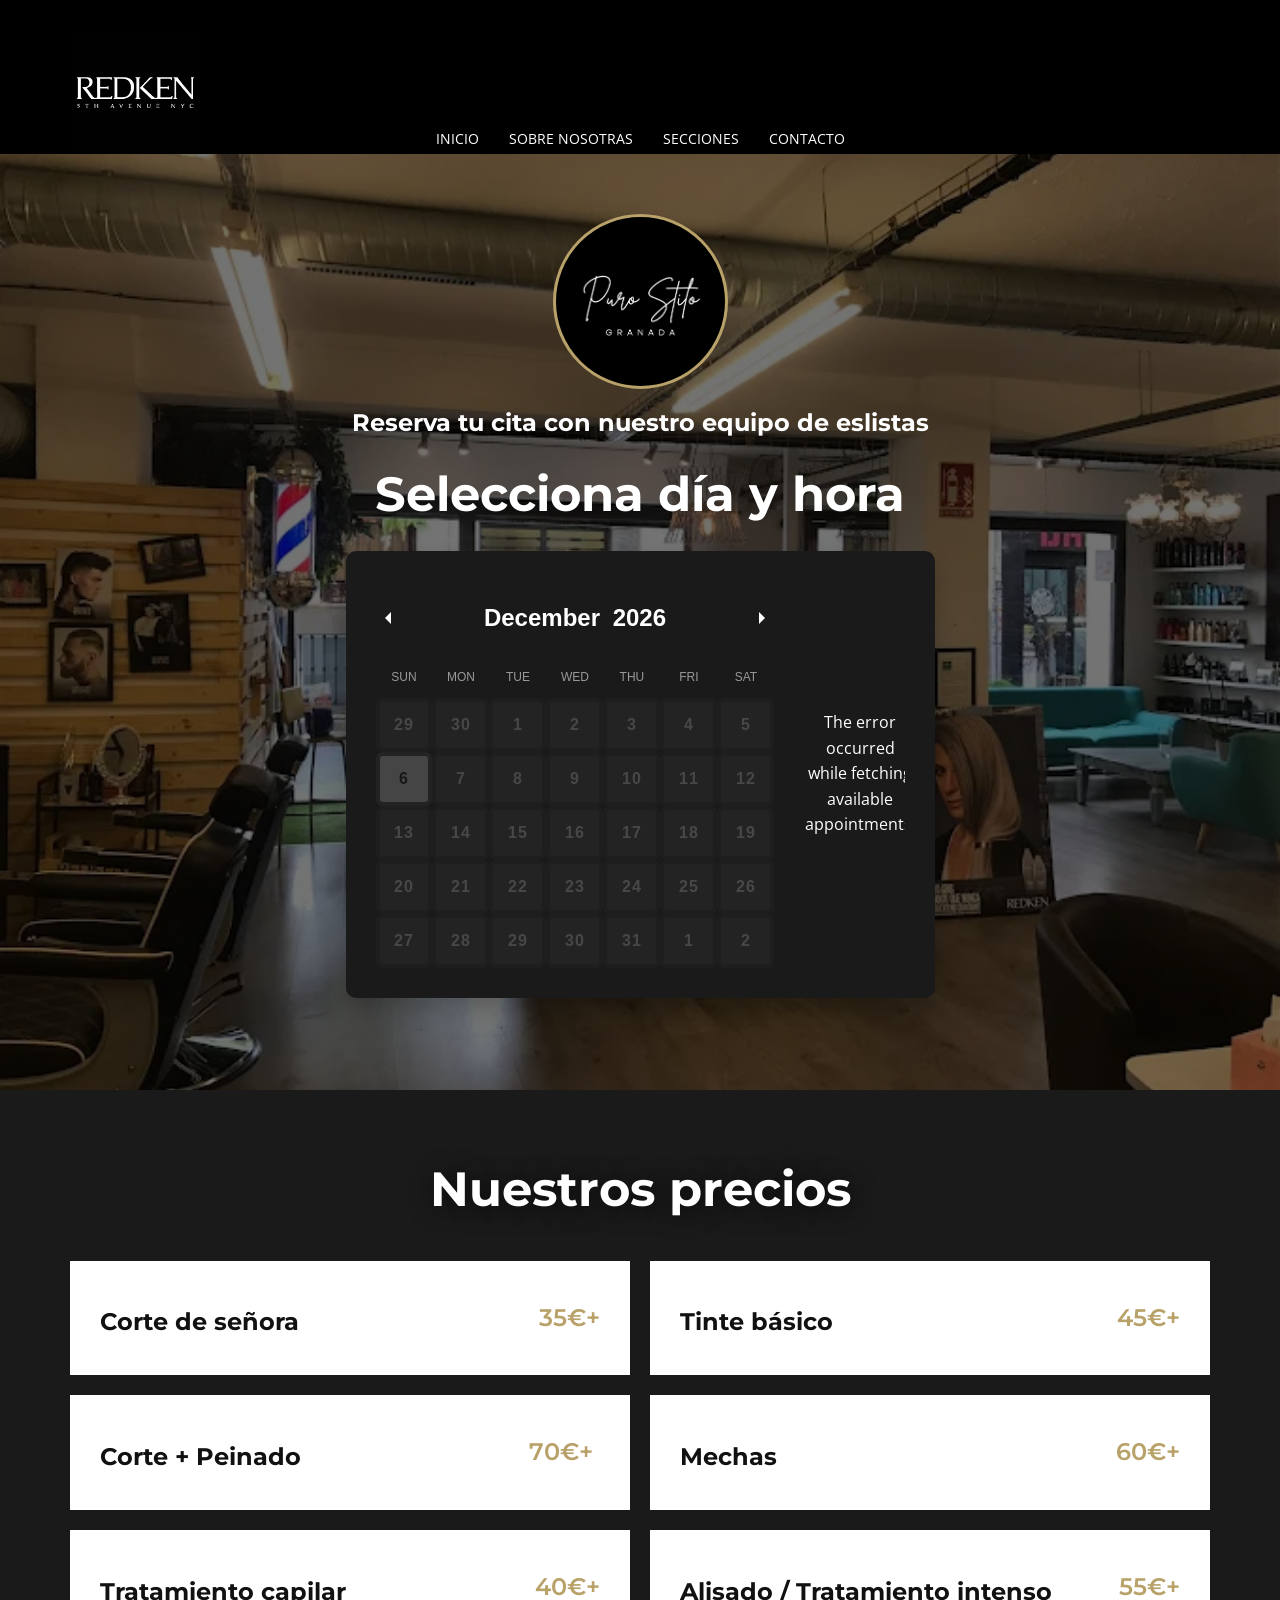
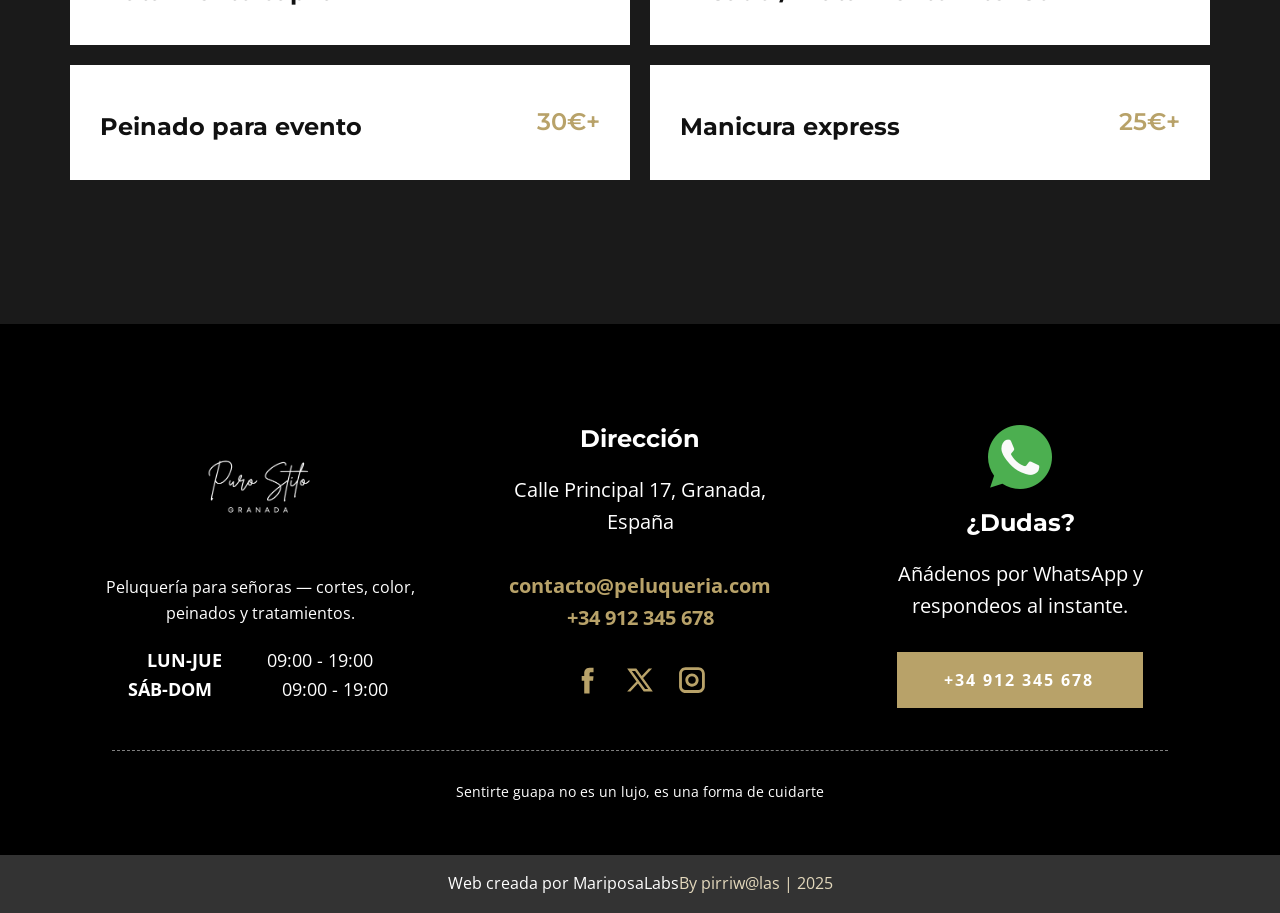
==== commit 6ad082e1: "2.0 sin blog" ====
--- a/index.html
+++ b/index.html
@@ -1,334 +1,718 @@
 <!DOCTYPE html>
-<html lang="es">
-<head>
-    <meta charset="UTF-8">
+<html style="font-size: 16px;" lang="es"><head>
     <meta name="viewport" content="width=device-width, initial-scale=1.0">
-    <title>Sitio en Mantenimiento</title>
-    <style>
-        /*
-        ******************************************************************
-        * ESTILOS ADAPTADOS AL NUEVO CSS Y AL LOGO "MARIPOSADIGITAL"
-        ******************************************************************
-        */
-        * {
-            margin: 0;
-            padding: 0;
-            box-sizing: border-box;
-        }
-
-        /* Color de acento azul basado en el logo de graffiti */
-        :root {
-            --accent-color: #053742; /* Azul oscuro/negro del logo */
-            --light-accent-color: #3e82b7; /* Un tono más claro para gradientes */
-            --text-color-primary: #FFFFFF;
-            --text-color-secondary: #cccccc;
-            --bg-dark: rgba(0, 0, 0, 0.75);
-            --bg-item: #4d4d4d;
-        }
-
-        body {
-            /* Fondo inspirado en .u-section-1: Imagen con superposición oscura */
-            font-family: -apple-system, BlinkMacMacSystemFont, 'Segoe UI', Roboto, Oxygen, Ubuntu, Cantarell, sans-serif;
-            background-color: #333333; /* Color de fallback */
-            background-image: linear-gradient(to bottom, rgba(0, 0, 0, 0.55), rgba(0, 0, 0, 0.55)), url('images/vintage-frame-salon-tools-wooden-table-2-min1.webp'); /* Placeholder de imagen */
-            background-position: 50% 50%;
-            background-repeat: no-repeat;
-            background-size: cover;
-            min-height: 100vh;
-            display: flex;
-            justify-content: center;
-            align-items: center;
-            overflow: hidden;
-            position: relative;
-        }
-
-        .background-animation {
-            position: absolute;
-            width: 100%;
-            height: 100%;
-            overflow: hidden;
-            z-index: 0;
-        }
-
-        .circle {
-            position: absolute;
-            border-radius: 50%;
-            background: rgba(255, 255, 255, 0.05);
-            animation: float 20s infinite ease-in-out;
-        }
-
-        .circle:nth-child(1) { width: 80px; height: 80px; left: 10%; top: 20%; animation-delay: 0s; }
-        .circle:nth-child(2) { width: 120px; height: 120px; right: 15%; top: 40%; animation-delay: 2s; }
-        .circle:nth-child(3) { width: 60px; height: 60px; left: 20%; bottom: 20%; animation-delay: 4s; }
-        .circle:nth-child(4) { width: 100px; height: 100px; right: 25%; bottom: 30%; animation-delay: 6s; }
-
-        @keyframes float {
-            0%, 100% { transform: translateY(0) rotate(0deg); }
-            50% { transform: translateY(-30px) rotate(180deg); }
-        }
-
-        .container {
-            position: relative;
-            z-index: 10;
-            text-align: center;
-            padding: 40px;
-            background: var(--bg-dark);
-            border-radius: 10px;
-            box-shadow: 0 10px 20px rgba(0, 0, 0, 0.6);
-            max-width: 600px;
-            width: 90%;
-            backdrop-filter: blur(5px);
-            animation: slideUp 0.8s ease-out;
-            border: 1px solid rgba(255, 255, 255, 0.1);
-        }
-
-        @keyframes slideUp {
-            from { opacity: 0; transform: translateY(50px); }
-            to { opacity: 1; transform: translateY(0); }
-        }
-
-        /* Ocultamos la animación original de la mariposa */
-        .capybara-container { display: none; }
-        .capybara { display: none; }
-
-        .logo-container {
-            margin: 0 auto 10px;
-            width: 250px; /* Ajustado para el tamaño del logo */
-            height: auto;
-            max-width: 100%;
-        }
-
-        .logo-image {
-            width: 100%;
-            height: auto;
-            display: block;
-            /* Filtro para asegurar que el logo se vea bien en fondo oscuro, si es necesario */
-            filter: drop-shadow(0 0 5px rgba(0,0,0,0.5));
-        }
-
-        .agency-name {
-            /* El nombre es ahora parte del logo, así que lo hacemos más sutil o lo ocultamos */
-            font-size: 0; /* Ocultamos el texto si el logo lo incluye */
-            margin-bottom: 0;
-        }
-
-        h1 {
-            font-size: 2.5em;
-            color: var(--text-color-primary);
-            margin-bottom: 20px;
-            font-weight: 700;
-            text-shadow: 2px 2px 24px rgba(0,0,0,0.65);
-        }
-
-        p {
-            font-size: 1.1em;
-            color: var(--text-color-secondary);
-            line-height: 1.6;
-            margin-bottom: 30px;
-        }
-
-        .countdown {
-            display: flex;
-            justify-content: center;
-            gap: 15px;
-            margin: 30px 0;
-            flex-wrap: wrap;
-        }
-
-        .time-box {
-            /* Usamos el color de acento azul oscuro del logo */
-            background: var(--accent-color);
-            border-radius: 7px;
-            padding: 15px 15px;
-            min-width: 70px;
-            box-shadow: 0px 5px 10px rgba(0,0,0,0.5);
-            transition: transform 0.3s ease;
-            border: 4px solid var(--light-accent-color); /* Borde con acento */
-        }
-
-        .time-box:hover {
-            transform: translateY(-3px);
-            background: var(--light-accent-color);
-        }
-
-        .time-value {
-            font-size: 2em;
-            font-weight: bold;
-            color: var(--text-color-primary);
-            line-height: 1;
-            letter-spacing: 1px;
-        }
-
-        .time-label {
-            font-size: 0.75em;
-            color: var(--text-color-secondary);
-            margin-top: 5px;
-            text-transform: uppercase;
-            letter-spacing: 1px;
-            font-weight: 600;
-        }
-
-        .progress-bar {
-            width: 100%;
-            height: 8px;
-            background: var(--bg-item);
-            border-radius: 10px;
-            overflow: hidden;
-            margin: 30px 0;
-        }
-
-        .progress-fill {
-            height: 100%;
-            /* Gradiente con los colores del logo */
-            background: linear-gradient(90deg, var(--light-accent-color) 0%, var(--accent-color) 100%);
-            border-radius: 10px;
-            animation: progress 2s ease-in-out infinite;
-        }
-
-        @keyframes progress {
-            0% { width: 0%; }
-            50% { width: 70%; }
-            100% { width: 100%; }
-        }
-
-        .social-links {
-            margin-top: 30px;
-            display: flex;
-            justify-content: center;
-            gap: 20px;
-        }
-
-        .social-links a {
-            width: 45px;
-            height: 45px;
-            border-radius: 50%;
-            background: var(--accent-color); /* Color de acento */
-            border: 1px solid var(--light-accent-color);
-            display: flex;
-            align-items: center;
-            justify-content: center;
-            text-decoration: none;
-            color: var(--text-color-primary);
-            font-weight: bold;
-            transition: transform 0.3s ease, box-shadow 0.3s ease;
-            box-shadow: 0 5px 10px rgba(0, 0, 0, 0.4);
-        }
-
-        .social-links a:hover {
-            transform: scale(1.1);
-            background: var(--light-accent-color);
-            box-shadow: 0 5px 15px rgba(0, 0, 0, 0.6);
-            color: var(--text-color-primary);
-        }
-
-        .email {
-            color: var(--light-accent-color); /* Email resaltado con el color claro de acento */
-            text-decoration: underline;
-            font-weight: 600;
-            transition: color 0.3s ease;
-        }
-
-        .email:hover {
-            color: var(--text-color-primary);
-        }
-
-        @media (max-width: 600px) {
-            h1 { font-size: 2em; }
-            p { font-size: 1em; }
-            .container { padding: 30px 20px; }
-            .time-box { min-width: 60px; padding: 10px; }
-            .time-value { font-size: 1.8em; }
-            .logo-container { width: 200px; }
-        }
-    </style>
-</head>
-<body>
-    <div class="background-animation">
-        <div class="circle"></div>
-        <div class="circle"></div>
-        <div class="circle"></div>
-        <div class="circle"></div>
-    </div>
-
-    <div class="container">
-        <div class="logo-container">
-            <img src="logomdblanco.png" alt="Logo MariposaDigital" class="logo-image">
+    <meta charset="utf-8">
+    <meta name="keywords" content="Selecciona día y hora, Confirmar reserva">
+    <meta name="description" content="Peluquería de señoras - Reservas y precios">
+    <title>Peluquería Puro Stilo</title>
+    <link rel="stylesheet" href="nicepage.css" media="screen">
+<link rel="stylesheet" href="index.css" media="screen">
+    <script class="u-script" type="text/javascript" src="jquery.js" defer=""></script>
+    <script class="u-script" type="text/javascript" src="nicepage.js" defer=""></script>
+    <meta name="generator" content="Nicepage 7.14.0, nicepage.com">
+    <meta name="referrer" content="origin">
+    
+    
+    
+    
+    
+    <link id="u-page-google-font" rel="stylesheet" href="https://fonts.googleapis.com/css2?display=swap&amp;family=Montserrat:ital,wght@0,100;0,200;0,300;0,400;0,500;0,600;0,700;0,800;0,900;1,100;1,200;1,300;1,400;1,500;1,600;1,700;1,800;1,900&amp;family=Open+Sans:ital,wght@0,300;0,400;0,500;0,600;0,700;0,800;1,300;1,400;1,500;1,600;1,700;1,800">
+    <script type="application/ld+json">{
+		"@context": "http://schema.org",
+		"@type": "Organization",
+		"name": "Peluquería Puro Stilo",
+		"logo": "images/logo-header.png",
+		"sameAs": [
+				"https://facebook.com/name",
+				"https://twitter.com/name",
+				"https://instagram.com/name",
+				"https://facebook.com/name",
+				"https://twitter.com/name",
+				"https://instagram.com/name"
+		]
+}</script>
+    <meta name="theme-color" content="#b8a269">
+    <meta name="twitter:site" content="@">
+    <meta name="twitter:card" content="summary_large_image">
+    <meta name="twitter:title" content="Peluquería Puro Stilo">
+    <meta name="twitter:description" content="Peluquería especializada en señoras. Reserva tu cita fácilmente.">
+    <meta property="og:title" content="Peluquería Puro Stilo">
+    <meta property="og:type" content="website">
+  <meta name="referrer" content="origin"><meta data-intl-tel-input-cdn-path="intlTelInput/"></head>
+  <body data-home-page="https://website6575023.nicepage.io/Barber-calendar-1-1.html?version=81fdf8de-7ae9-a0cb-ca0a-3446257ee4ad" data-home-page-title="Peluquería Puro Stilo" data-path-to-root="./" data-include-products="false" class="u-body u-clearfix u-xl-mode" data-lang="es"><header class="u-black u-clearfix u-header u-header" id="sec-ef40"><div class="u-clearfix u-sheet u-valign-middle-lg u-valign-middle-md u-valign-middle-xl u-valign-middle-xxl u-sheet-1">
+        <a href="#" class="u-image u-logo u-image-1" data-image-width="449" data-image-height="139">
+          <img class="u-logo-image u-logo-image-1" src="images/logoredken.png" alt="Logotipo Peluquería Stylo y Forma">
+        </a>
+        <nav class="u-menu u-menu-dropdown u-offcanvas u-menu-1" data-responsive-from="SM" role="navigation">
+          <div class="menu-collapse" style="font-size: 0.875rem; letter-spacing: 0px; text-transform: uppercase;">
+            <a class="u-button-style u-custom-active-border-color u-custom-active-color u-custom-border u-custom-border-color u-custom-borders u-custom-color u-custom-hover-border-color u-custom-hover-color u-custom-left-right-menu-spacing u-custom-padding-bottom u-custom-text-active-color u-custom-text-color u-custom-text-decoration u-custom-text-hover-color u-custom-top-bottom-menu-spacing u-hamburger-link u-nav-link u-text-active-palette-1-base u-text-hover-palette-1-base" href="#" tabindex="-1" aria-label="Abrir menú" aria-controls="026b">
+              <svg class="u-svg-link" viewBox="0 0 24 24"><use xmlns:xlink="http://www.w3.org/1999/xlink" xlink:href="#menu-hamburger"></use></svg>
+              <svg class="u-svg-content" version="1.1" id="menu-hamburger" viewBox="0 0 16 16" x="0px" y="0px" xmlns:xlink="http://www.w3.org/1999/xlink" xmlns="http://www.w3.org/2000/svg"><g><rect y="1" width="16" height="2"></rect><rect y="7" width="16" height="2"></rect><rect y="13" width="16" height="2"></rect>
+</g></svg>
+            </a>
+          </div>
+          <div class="u-custom-menu u-nav-container">
+            <ul class="u-nav u-spacing-30 u-unstyled u-nav-1" role="menubar"><li class="u-nav-item" role="none"><a class="u-border-2 u-border-active-palette-1-base u-border-hover-palette-1-light-1 u-border-no-left u-border-no-right u-border-no-top u-button-style u-nav-link u-text-active-palette-1-base u-text-hover-palette-1-base u-text-white" href="#" style="padding: 6px 0px;" tabindex="-1" role="menuitem">Inicio</a>
+</li><li class="u-nav-item" role="none"><a class="u-border-2 u-border-active-palette-1-base u-border-hover-palette-1-light-1 u-border-no-left u-border-no-right u-border-no-top u-button-style u-nav-link u-text-active-palette-1-base u-text-hover-palette-1-base u-text-white" href="#" style="padding: 6px 0px;" tabindex="-1" role="menuitem">Sobre nosotras</a>
+</li><li class="u-nav-item" role="none"><a class="u-border-2 u-border-active-palette-1-base u-border-hover-palette-1-light-1 u-border-no-left u-border-no-right u-border-no-top u-button-style u-nav-link u-text-active-palette-1-base u-text-hover-palette-1-base u-text-white" style="padding: 6px 0px;" tabindex="-1" role="menuitem" aria-haspopup="true" aria-expanded="false">Secciones</a><div class="u-nav-popup"><ul class="u-h-spacing-22 u-nav u-unstyled u-v-spacing-12" role="menu" aria-label="Secciones menu"><li class="u-nav-item" role="none"><a class="u-active-black u-black u-button-style u-hover-palette-1-base u-nav-link" href="#" tabindex="-1" role="menuitem">Nuestro equipo</a>
+</li><li class="u-nav-item" role="none"><a class="u-active-black u-black u-button-style u-hover-palette-1-base u-nav-link" href="#" tabindex="-1" role="menuitem">Inicio</a>
+</li><li class="u-nav-item" role="none"><a class="u-active-black u-black u-button-style u-hover-palette-1-base u-nav-link" href="blog/blog.html" tabindex="-1" role="menuitem">Blog</a>
+</li><li class="u-nav-item" role="none"><a class="u-active-black u-black u-button-style u-hover-palette-1-base u-nav-link" href="#" tabindex="-1" role="menuitem">Servicios</a>
+</li><li class="u-nav-item" role="none"><a class="u-active-black u-black u-button-style u-hover-palette-1-base u-nav-link" href="#" tabindex="-1" role="menuitem">Precios</a>
+</li></ul>
+</div>
+</li><li class="u-nav-item" role="none"><a class="u-border-2 u-border-active-palette-1-base u-border-hover-palette-1-light-1 u-border-no-left u-border-no-right u-border-no-top u-button-style u-nav-link u-text-active-palette-1-base u-text-hover-palette-1-base u-text-white" href="#" style="padding: 6px 0px;" tabindex="-1" role="menuitem">Contacto</a>
+</li></ul>
+          </div>
+          <div class="u-custom-menu u-nav-container-collapse" id="026b" role="region" aria-label="Panel de menú">
+            <div class="u-black u-container-style u-inner-container-layout u-opacity u-opacity-95 u-sidenav">
+              <div class="u-inner-container-layout u-sidenav-overflow">
+                <div class="u-menu-close" tabindex="-1" aria-label="Cerrar menú"></div>
+                <ul class="u-align-center u-nav u-popupmenu-items u-unstyled u-nav-3"><li class="u-nav-item"><a class="u-button-style u-nav-link" href="#">Inicio</a>
+</li><li class="u-nav-item"><a class="u-button-style u-nav-link" href="#">Sobre nosotras</a>
+</li><li class="u-nav-item"><a class="u-button-style u-nav-link">Secciones</a><div class="u-nav-popup"><ul class="u-h-spacing-22 u-nav u-unstyled u-v-spacing-12"><li class="u-nav-item"><a class="u-button-style u-nav-link" href="#">Nuestro equipo</a>
+</li><li class="u-nav-item"><a class="u-button-style u-nav-link" href="#">Inicio</a>
+</li><li class="u-nav-item"><a class="u-button-style u-nav-link" href="#">Reservar cita</a>
+</li><li class="u-nav-item"><a class="u-button-style u-nav-link" href="#">Servicios</a>
+</li><li class="u-nav-item"><a class="u-button-style u-nav-link" href="#">Precios</a>
+</li></ul>
+</div>
+</li><li class="u-nav-item"><a class="u-button-style u-nav-link" href="#">Contacto</a>
+</li></ul>
+                <a href="#" class="u-align-center u-btn u-button-style u-hover-palette-1-dark-1 u-palette-1-base u-text-active-white u-btn-1"> Reservar cita</a>
+                <div class="u-social-icons u-social-icons-1">
+                  <a class="u-social-url" title="facebook" target="_blank" href="https://facebook.com/name"><span class="u-icon u-social-facebook u-social-icon u-text-palette-1-base u-icon-1"><svg class="u-svg-link" preserveAspectRatio="xMidYMin slice" viewBox="0 0 112 112" style=""><use xlink:href="#svg-6262"></use></svg><svg class="u-svg-content" viewBox="0 0 112 112" x="0" y="0" id="svg-6262"><path fill="currentColor" d="M75.5,28.8H65.4c-1.5,0-4,0.9-4,4.3v9.4h13.9l-1.5,15.8H61.4v45.1H42.8V58.3h-8.8V42.4h8.8V32.2
+c0-7.4,3.4-18.8,18.8-18.8h13.8v15.4H75.5z"></path></svg></span>
+                  </a>
+                  <a class="u-social-url" title="twitter" target="_blank" href="https://twitter.com/name"><span class="u-icon u-social-icon u-social-twitter u-text-palette-1-base u-icon-2"><svg class="u-svg-link" preserveAspectRatio="xMidYMin slice" viewBox="0 0 112.2 112.2" style=""><use xlink:href="#svg-d3b0"></use></svg><svg class="u-svg-content" viewBox="0 0 112.2 112.2" x="0px" y="0px" id="svg-d3b0"><path d="M67.1,49.1L98.6,16h-12L62,42L43.2,16H11l32.8,45.2L11,96h11.6l26.3-27.7L69.1,96H101L67.1,49.1z M55,61.9l-5.1-7L27.5,24.4
+	h11.4l17.3,23.8l5.1,7.1l23.4,32.2H73.8L55,61.9z"></path></svg></span>
+                  </a>
+                  <a class="u-social-url" title="instagram" target="_blank" href="https://instagram.com/name"><span class="u-icon u-social-icon u-social-instagram u-text-palette-1-base u-icon-3"><svg class="u-svg-link" preserveAspectRatio="xMidYMin slice" viewBox="0 0 112 112" style=""><use xlink:href="#svg-8121"></use></svg><svg class="u-svg-content" viewBox="0 0 112 112" x="0" y="0" id="svg-8121"><path fill="currentColor" d="M55.9,32.9c-12.8,0-23.2,10.4-23.2,23.2s10.4,23.2,23.2,23.2s23.2-10.4,23.2-23.2S68.7,32.9,55.9,32.9z
+	 M55.9,69.4c-7.4,0-13.3-6-13.3-13.3c-0.1-7.4,6-13.3,13.3-13.3s13.3,6,13.3,13.3C69.3,63.5,63.3,69.4,55.9,69.4z"></path><path fill="currentColor" d="M78.2,11H33.5C21,11,10.8,21.3,10.8,33.7v44.7c0,12.6,10.2,22.8,22.7,22.8h44.7c12.6,0,22.7-10.2,22.7-22.7
+	V33.7C100.8,21.1,90.6,11,78.2,11z M91,78.4c0,7.1-5.8,12.8-12.8,12.8H33.5c-7.1,0-12.8-5.8-12.8-12.8V33.7
+	c0-7.1,5.8-12.8,12.8-12.8h44.7c7.1,0,12.8,5.8,12.8,12.8V78.4z"></path></svg></span>
+                  </a>
+                </div>
+              </div>
+            </div>
+            <div class="u-black u-menu-overlay u-opacity u-opacity-70"></div>
+          </div>
+        </nav>
+        
+      </div></header>
+    <section class="u-clearfix u-container-align-center u-image u-shading u-section-1" id="sec-03cd">
+      <div class="u-clearfix u-sheet u-valign-middle-lg u-valign-middle-md u-valign-middle-sm u-valign-middle-xs u-sheet-1">
+        <div alt="" class="custom-expanded u-border-3 u-border-palette-1-base u-image u-image-circle u-image-1" data-image-width="920" data-image-height="872" data-animation-name="flipIn" data-animation-duration="1000" data-animation-delay="200" data-animation-direction="X"></div>
+        <h4 class="u-align-center u-text u-text-default u-text-1" data-animation-name="customAnimationIn" data-animation-duration="1000" data-animation-delay="0">Reserva tu cita con nuestro equipo de eslistas</h4>
+        <h2 class="u-align-center u-text u-text-default u-text-2" data-animation-name="customAnimationIn" data-animation-duration="1000" data-animation-delay="0">Selecciona día y hora</h2>
+        <div class="custom-expanded u-btn-round u-calendar u-grey-90 u-radius u-spacing-30 u-calendar-1" data-href="#popup-3dfa" data-calendar-token="eyJhbGciOiJSU0EtT0FFUCIsImVuYyI6IkEyNTZHQ00ifQ.[base64].AZp_05GJXoUg7joW.LeLTkNwQrhYVKdopazZ9mcvHFzPU37iR-tLPX9Q7Xop3C0M3vqQZtL0M7cBnNgFYJRR0tLpaZLc3ptXe5IIIEnkBIiTR.fCwq54v2hJkFU5UhM294XQ">
+          <div class="u-datepicker-container" style="position: relative;">
+            <div class="datepicker"></div>
+          </div>
+          <div class="u-calendar-time-container">
+            <div class="u-calendar-time-container-inner">
+              <div class="u-calendar-timezone u-text"></div>
+              <ul class="u-calendar-time-list u-unstyled" style="height: 363px;"><li class="fake u-border-4 u-border-active-grey-50 u-border-grey-75 u-border-hover-grey-50 u-btn-round u-calendar-time-slot u-hidden u-hover-grey-15 u-radius u-text-black u-white u-calendar-time-slot-1">--:--</li></ul>
+            </div>
+          </div>
+          <div class="u-calendar-no-slots-message">No hay franjas horarias disponibles para esta fecha.</div>
+          <div class="u-calendar-success-message">Has reservado la cita con éxito.</div>
+          <div class="u-calendar-conflict-message">No ha sido posible reservar ese horario. Por favor elige otro.</div>
+          <div class="u-calendar-error-message">Ha ocurrido un error inesperado.</div>
         </div>
-
-        <div class="agency-name"></div>
-
-        <h1>Estamos en Mantenimiento</h1>
-
-        <p>
-            Estamos trabajando para mejorar tu experiencia.
-            Nuestro sitio volverá pronto con nuevas características increíbles.
+        <p class="u-align-center u-text u-text-default u-text-4" data-animation-name="customAnimationIn" data-animation-duration="1500" data-animation-delay="500">Puro&nbsp;<a href="https://www.freepik.com" class="u-active-none u-border-1 u-border-active-palette-1-light-2 u-border-hover-palette-1-light-2 u-border-no-left u-border-no-right u-border-no-top u-border-white u-bottom-left-radius-0 u-bottom-right-radius-0 u-btn u-button-link u-button-style u-hover-none u-none u-radius-0 u-text-body-alt-color u-top-left-radius-0 u-top-right-radius-0 u-btn-1" target="_blank">Stilo</a>
         </p>
-
-        <div class="countdown">
-            <div class="time-box">
-                <div class="time-value" id="days">00</div>
-                <div class="time-label">Días</div>
-            </div>
-            <div class="time-box">
-                <div class="time-value" id="hours">00</div>
-                <div class="time-label">Horas</div>
-            </div>
-            <div class="time-box">
-                <div class="time-value" id="minutes">00</div>
-                <div class="time-label">Minutos</div>
-            </div>
-            <div class="time-box">
-                <div class="time-value" id="seconds">00</div>
-                <div class="time-label">Segundos</div>
-            </div>
+      </div>
+      <style data-mode="XXL">@media (max-width: 0px) {
+   .u-section-1 {
+    background-position: 50% 50%, 50% 50%;
+    background-repeat: no-repeat, no-repeat;
+    background-image: linear-gradient(to bottom, rgba(0, 0, 0, 0.55), rgba(0, 0, 0, 0.55)), url('images/vintage-frame-salon-tools-wooden-table-2-min1.webp');
+    background-size: cover, cover;
+  }
+  .u-section-1 .u-sheet-1 {
+    min-height: 958px;
+  }
+  .u-section-1 .u-image-1 {
+    height: 175px;
+    width: 175px;
+    background-image: url("images/logo.png");
+    background-position: 50% 50%;
+    margin-top: 60px;
+    margin-left: auto;
+    margin-right: auto;
+    margin-bottom: 0;
+  }
+  .u-section-1 .u-text-1 {
+    --animation-custom_in-translate_x: 0px;
+    --animation-custom_in-translate_y: 0px;
+    --animation-custom_in-opacity: 0;
+    --animation-custom_in-rotate: 0deg;
+    --animation-custom_in-scale: 0.3;
+    margin-top: 20px;
+    margin-left: auto;
+    margin-right: auto;
+    margin-bottom: 0;
+  }
+  .u-section-1 .u-text-2 {
+    --animation-custom_in-translate_x: 0px;
+    --animation-custom_in-translate_y: 0px;
+    --animation-custom_in-opacity: 0;
+    --animation-custom_in-rotate: 0deg;
+    --animation-custom_in-scale: 0.3;
+    margin-top: 30px;
+    margin-left: auto;
+    margin-right: auto;
+    margin-bottom: 0;
+  }
+  .u-section-1 .u-calendar-1 {
+    width: 589px;
+    --radius: 10px;
+    box-shadow: 0px 10px 20px 0px rgba(0,0,0,0.2);
+    --num-padding-vertical: 15px;
+    --num-hover-color: #c0c0c0;
+    --num-text-hover-default-color: #111111;
+    --num-active-color: #f2f2f2;
+    --num-text-active-default-color: #111111;
+    --num-color: #4d4d4d;
+    --num-text-default-color: #ffffff;
+    --num-border-active-color: #666666;
+    --num-border-style: solid;
+    --num-border: 4px;
+    --days-padding-vertical: 15px;
+    --days-font-size: 12px;
+    --days-text-transform: uppercase;
+    --year-month-padding-vertical: 25px;
+    --year-month-font-size: 24px;
+    --year-month-font-weight: 700;
+    --year-month-bold: bold;
+    --year-month-text-color: #ffffff;
+    background-image: none;
+    --num-border-color: #333333;
+    --num-border-radius: 7px;
+    --num-current-color: #f2f2f2;
+    --num-text-current-default-color: #111111;
+    --num-border-current-color: #4d4d4d;
+    --num-border-hover-color: #404040;
+    --num-bold: bold;
+    --num-letter-spacing: 1px;
+    --days-text-color: #999999;
+    margin-top: 30px;
+    margin-left: auto;
+    margin-right: auto;
+    margin-bottom: 0;
+    padding-top: 30px;
+    padding-bottom: 30px;
+    padding-left: 30px;
+    padding-right: 30px;
+  }
+  .u-section-1 .u-calendar-time-slot-1 {
+    font-size: 1rem;
+    border-style: solid;
+    --radius: 7px;
+    padding-top: 8px;
+    padding-bottom: 8px;
+    padding-left: 25px;
+    padding-right: 25px;
+  }
+  .u-section-1 .u-text-4 {
+    --animation-custom_in-translate_x: 0px;
+    --animation-custom_in-translate_y: 300px;
+    --animation-custom_in-opacity: 0;
+    --animation-custom_in-rotate: 0deg;
+    --animation-custom_in-scale: 0.3;
+    margin-top: 20px;
+    margin-left: auto;
+    margin-right: auto;
+    margin-bottom: 38px;
+  }
+  .u-section-1 .u-btn-1 {
+    background-image: none;
+    border-style: solid;
+    margin-left: auto;
+    padding-top: 0;
+    padding-bottom: 0;
+    padding-left: 0;
+    padding-right: 0;
+  }
+}</style>
+    </section>
+    <section class="u-align-center u-clearfix u-container-align-center u-grey-90 u-section-2" id="sec-ccb2" data-image-width="1620" data-image-height="1080">
+      <div class="u-clearfix u-sheet u-valign-middle u-sheet-1">
+        <h2 class="u-text u-text-default u-text-1">Nuestros precios</h2>
+        <div class="u-expanded-width u-list u-list-1">
+          <div class="u-repeater u-repeater-1">
+            <div class="u-container-style u-list-item u-repeater-item u-white u-list-item-1">
+              <div class="u-container-layout u-similar-container u-valign-middle-xs u-container-layout-1">
+                <h4 class="u-text u-text-default u-text-palette-1-base u-text-2">35€+</h4>
+                <h4 class="u-text u-text-default u-text-3"> Corte de señora</h4>
+              </div>
+            </div>
+            <div class="u-container-style u-list-item u-repeater-item u-video-cover u-white">
+              <div class="u-container-layout u-similar-container u-valign-middle-xs u-container-layout-2">
+                <h4 class="u-text u-text-default u-text-palette-1-base u-text-4">45€+</h4>
+                <h4 class="u-text u-text-default u-text-5"> Tinte básico</h4>
+              </div>
+            </div>
+            <div class="u-container-style u-list-item u-repeater-item u-video-cover u-white">
+              <div class="u-container-layout u-similar-container u-valign-middle-xs u-container-layout-3">
+                <h4 class="u-text u-text-default u-text-palette-1-base u-text-6">70€+&nbsp;<br>
+                </h4>
+                <h4 class="u-text u-text-default u-text-7"> Corte + Peinado</h4>
+              </div>
+            </div>
+            <div class="u-container-style u-list-item u-repeater-item u-video-cover u-white">
+              <div class="u-container-layout u-similar-container u-valign-middle-xs u-container-layout-4">
+                <h4 class="u-text u-text-default u-text-palette-1-base u-text-8">60€+</h4>
+                <h4 class="u-text u-text-default u-text-9"> Mechas</h4>
+              </div>
+            </div>
+            <div class="u-container-style u-list-item u-repeater-item u-video-cover u-white">
+              <div class="u-container-layout u-similar-container u-valign-middle-xs u-container-layout-5">
+                <h4 class="u-text u-text-default u-text-palette-1-base u-text-10">40€+</h4>
+                <h4 class="u-text u-text-default u-text-11"> Tratamiento capilar</h4>
+              </div>
+            </div>
+            <div class="u-container-style u-list-item u-repeater-item u-video-cover u-white">
+              <div class="u-container-layout u-similar-container u-valign-middle-xs u-container-layout-6">
+                <h4 class="u-text u-text-default u-text-palette-1-base u-text-12">55€+</h4>
+                <h4 class="u-text u-text-default u-text-13"> Alisado / Tratamiento intenso</h4>
+              </div>
+            </div>
+            <div class="u-container-style u-list-item u-repeater-item u-video-cover u-white">
+              <div class="u-container-layout u-similar-container u-valign-middle-xs u-container-layout-7">
+                <h4 class="u-text u-text-default u-text-palette-1-base u-text-14">30€+</h4>
+                <h4 class="u-text u-text-default u-text-15"> Peinado para evento</h4>
+              </div>
+            </div>
+            <div class="u-container-style u-list-item u-repeater-item u-video-cover u-white">
+              <div class="u-container-layout u-similar-container u-valign-middle-xs u-container-layout-8">
+                <h4 class="u-text u-text-default u-text-palette-1-base u-text-16">25€+</h4>
+                <h4 class="u-text u-text-default u-text-17"> Manicura express</h4>
+              </div>
+            </div>
+          </div>
         </div>
-
-        <div class="progress-bar">
-            <div class="progress-fill"></div>
+        <p class="u-text u-text-default u-text-18" data-animation-name="customAnimationIn" data-animation-duration="1500" data-animation-delay="500"><a href="https://www.instagram.com/purostylogr/" class="u-active-none u-border-1 u-border-active-palette-1-light-2 u-border-hover-palette-1-light-2 u-border-no-left u-border-no-right u-border-no-top u-border-white u-btn u-button-style u-hover-none u-none u-text-body-alt-color u-btn-1" target="_blank">Puro Stilo</a>
+        </p>
+      </div>
+      <style data-mode="XXL">@media (max-width: 0px) {
+   .u-section-2 {
+    background-position: 50% 50%;
+  }
+  .u-section-2 .u-sheet-1 {
+    min-height: 834px;
+  }
+  .u-section-2 .u-text-1 {
+    text-shadow: 2px 2px 24px rgba(0,0,0,0.65);
+    margin-top: 60px;
+    margin-left: auto;
+    margin-right: auto;
+    margin-bottom: 0;
+  }
+  .u-section-2 .u-list-1 {
+    grid-template-rows: repeat(3, auto);
+    margin-top: 45px;
+    margin-bottom: 0;
+  }
+  .u-section-2 .u-repeater-1 {
+    grid-template-columns: repeat(2, calc(50% - 10px));
+    min-height: 519px;
+    grid-gap: 20px;
+  }
+  .u-section-2 .u-list-item-1 {
+    background-image: none;
+  }
+  .u-section-2 .u-container-layout-1 {
+    padding-top: 20px;
+    padding-left: 30px;
+    padding-right: 30px;
+    padding-bottom: 18px;
+  }
+  .u-section-2 .u-text-2 {
+    font-weight: 600;
+    margin-top: 23px;
+    margin-right: 0;
+    margin-bottom: 0;
+    margin-left: auto;
+    font-size: 1.5rem;
+  }
+  .u-section-2 .u-text-3 {
+    font-size: 1rem;
+    margin-top: -24px;
+    margin-right: auto;
+    margin-bottom: 0;
+    margin-left: 0;
+  }
+  .u-section-2 .u-container-layout-2 {
+    padding-top: 20px;
+    padding-left: 30px;
+    padding-right: 30px;
+    padding-bottom: 18px;
+  }
+  .u-section-2 .u-text-4 {
+    font-weight: 600;
+    margin-top: 23px;
+    margin-right: 0;
+    margin-bottom: 0;
+    margin-left: auto;
+    font-size: 1.5rem;
+  }
+  .u-section-2 .u-text-5 {
+    text-transform: none;
+    font-weight: 700;
+    font-size: 1rem;
+    margin-top: -24px;
+    margin-right: auto;
+    margin-bottom: 0;
+    margin-left: 0;
+  }
+  .u-section-2 .u-container-layout-3 {
+    padding-top: 20px;
+    padding-left: 30px;
+    padding-right: 30px;
+    padding-bottom: 18px;
+  }
+  .u-section-2 .u-text-6 {
+    font-weight: 600;
+    margin-top: 23px;
+    margin-right: 0;
+    margin-bottom: 0;
+    margin-left: auto;
+    font-size: 1.5rem;
+  }
+  .u-section-2 .u-text-7 {
+    text-transform: none;
+    font-weight: 700;
+    font-size: 1rem;
+    margin-top: -24px;
+    margin-right: auto;
+    margin-bottom: 0;
+    margin-left: 0;
+  }
+  .u-section-2 .u-container-layout-4 {
+    padding-top: 20px;
+    padding-left: 30px;
+    padding-right: 30px;
+    padding-bottom: 18px;
+  }
+  .u-section-2 .u-text-8 {
+    font-weight: 600;
+    margin-top: 23px;
+    margin-right: 0;
+    margin-bottom: 0;
+    margin-left: auto;
+    font-size: 1.5rem;
+  }
+  .u-section-2 .u-text-9 {
+    text-transform: none;
+    font-weight: 700;
+    font-size: 1rem;
+    margin-top: -24px;
+    margin-right: auto;
+    margin-bottom: 0;
+    margin-left: 0;
+  }
+  .u-section-2 .u-container-layout-5 {
+    padding-top: 20px;
+    padding-left: 30px;
+    padding-right: 30px;
+    padding-bottom: 18px;
+  }
+  .u-section-2 .u-text-10 {
+    font-weight: 600;
+    margin-top: 23px;
+    margin-right: 0;
+    margin-bottom: 0;
+    margin-left: auto;
+    font-size: 1.5rem;
+  }
+  .u-section-2 .u-text-11 {
+    text-transform: none;
+    font-weight: 700;
+    font-size: 1rem;
+    margin-top: -24px;
+    margin-right: auto;
+    margin-bottom: 0;
+    margin-left: 0;
+  }
+  .u-section-2 .u-container-layout-6 {
+    padding-top: 20px;
+    padding-left: 30px;
+    padding-right: 30px;
+    padding-bottom: 18px;
+  }
+  .u-section-2 .u-text-12 {
+    font-weight: 600;
+    margin-top: 23px;
+    margin-right: 0;
+    margin-bottom: 0;
+    margin-left: auto;
+    font-size: 1.5rem;
+  }
+  .u-section-2 .u-text-13 {
+    text-transform: none;
+    font-weight: 700;
+    font-size: 1rem;
+    margin-top: -24px;
+    margin-right: auto;
+    margin-bottom: 0;
+    margin-left: 0;
+  }
+  .u-section-2 .u-container-layout-7 {
+    padding-top: 20px;
+    padding-left: 30px;
+    padding-right: 30px;
+    padding-bottom: 18px;
+  }
+  .u-section-2 .u-text-14 {
+    font-weight: 600;
+    margin-top: 23px;
+    margin-right: 0;
+    margin-bottom: 0;
+    margin-left: auto;
+    font-size: 1.5rem;
+  }
+  .u-section-2 .u-text-15 {
+    text-transform: none;
+    font-weight: 700;
+    font-size: 1rem;
+    margin-top: -24px;
+    margin-right: auto;
+    margin-bottom: 0;
+    margin-left: 0;
+  }
+  .u-section-2 .u-container-layout-8 {
+    padding-top: 20px;
+    padding-left: 30px;
+    padding-right: 30px;
+    padding-bottom: 18px;
+  }
+  .u-section-2 .u-text-16 {
+    font-weight: 600;
+    margin-top: 23px;
+    margin-right: 0;
+    margin-bottom: 0;
+    margin-left: auto;
+    font-size: 1.5rem;
+  }
+  .u-section-2 .u-text-17 {
+    text-transform: none;
+    font-weight: 700;
+    font-size: 1rem;
+    margin-top: -24px;
+    margin-right: auto;
+    margin-bottom: 0;
+    margin-left: 0;
+  }
+  .u-section-2 .u-text-18 {
+    --animation-custom_in-translate_x: -300px;
+    --animation-custom_in-translate_y: 0px;
+    --animation-custom_in-opacity: 0;
+    --animation-custom_in-rotate: 0deg;
+    --animation-custom_in-scale: 1;
+    margin-top: 45px;
+    margin-left: auto;
+    margin-right: auto;
+    margin-bottom: 60px;
+  }
+  .u-section-2 .u-btn-1 {
+    border-style: solid;
+    padding-top: 0;
+    padding-bottom: 0;
+    padding-left: 0;
+    padding-right: 0;
+  }
+}</style>
+    </section>
+    
+    
+    
+    
+    <footer class="u-align-center u-black u-clearfix u-container-align-center u-footer u-footer" id="sec-608d"><div class="u-clearfix u-sheet u-sheet-1">
+        <div class="data-layout-selected u-clearfix u-expanded-width u-layout-wrap u-layout-wrap-1">
+          <div class="u-layout">
+            <div class="u-layout-row">
+              <div class="u-container-align-center u-container-style u-layout-cell u-shape-rectangle u-size-20-lg u-size-20-xl u-size-20-xxl u-size-30-md u-size-30-sm u-size-30-xs u-layout-cell-1">
+                <div class="u-container-layout u-container-layout-1">
+                  <img class="u-image u-image-contain u-image-default u-image-1" src="images/logo-header.png" alt="Logo Peluquería" data-image-width="449" data-image-height="458">
+                  <p class="u-align-center u-text u-text-default u-text-1"> Peluquería para señoras — cortes, color, peinados y tratamientos.  <a href="https://www.MariposaLabs.com/" class="u-active-none u-border-1 u-border-active-palette-1-light-2 u-border-hover-palette-1-light-2 u-border-no-left u-border-no-right u-border-no-top u-border-white u-btn u-button-link u-button-style u-hover-none u-none u-text-body-alt-color u-btn-1" data-animation-name="" data-animation-duration="0" data-animation-delay="0" data-animation-direction=""></a>
+                  </p>
+                  <p class="u-align-center u-text u-text-2"><b>LUN-JUE&nbsp; &nbsp; &nbsp; &nbsp; &nbsp;</b>09:00 - 19:00<br><b>SÁB-DOM</b>&nbsp; &nbsp; &nbsp; &nbsp; &nbsp; &nbsp; &nbsp; 09:00 - 19:00&nbsp;<br>
+                  </p>
+                </div>
+              </div>
+              <div class="u-container-align-center u-container-style u-layout-cell u-shape-rectangle u-size-20-lg u-size-20-xl u-size-20-xxl u-size-30-md u-size-30-sm u-size-30-xs u-layout-cell-2">
+                <div class="u-container-layout u-valign-top u-container-layout-2">
+                  <h4 class="u-align-center u-text u-text-3"> Dirección</h4>
+                  <p class="u-align-center u-text u-text-4"> Calle Principal 17, Granada, <br>España <br>
+                    <br>
+                    <a href="mailto:contacto@peluqueria.com" class="u-active-none u-border-none u-btn u-button-link u-button-style u-hover-none u-none u-text-active-white u-text-hover-white u-text-palette-1-base u-btn-2">contacto@peluqueria.com</a>
+                    <br>
+                    <a href="tel:+34912345678" class="u-active-none u-border-none u-btn u-button-link u-button-style u-hover-none u-none u-text-palette-1-base u-btn-3">+34 912 345 678</a>
+                  </p>
+                  <div class="u-social-icons u-social-icons-1">
+                    <a class="u-social-url" title="facebook" target="_blank" href="https://facebook.com/name"><span class="u-icon u-social-facebook u-social-icon u-text-palette-1-base u-icon-1"><svg class="u-svg-link" preserveAspectRatio="xMidYMin slice" viewBox="0 0 112 112" style=""><use xlink:href="#svg-5979"></use></svg><svg class="u-svg-content" viewBox="0 0 112 112" x="0" y="0" id="svg-5979"><path fill="currentColor" d="M75.5,28.8H65.4c-1.5,0-4,0.9-4,4.3v9.4h13.9l-1.5,15.8H61.4v45.1H42.8V58.3h-8.8V42.4h8.8V32.2
+c0-7.4,3.4-18.8,18.8-18.8h13.8v15.4H75.5z"></path></svg></span>
+                    </a>
+                    <a class="u-social-url" title="twitter" target="_blank" href="https://twitter.com/name"><span class="u-icon u-social-icon u-social-twitter u-text-palette-1-base u-icon-2"><svg class="u-svg-link" preserveAspectRatio="xMidYMin slice" viewBox="0 0 112.2 112.2" style=""><use xlink:href="#svg-8cf4"></use></svg><svg class="u-svg-content" viewBox="0 0 112.2 112.2" x="0px" y="0px" id="svg-8cf4"><path d="M67.1,49.1L98.6,16h-12L62,42L43.2,16H11l32.8,45.2L11,96h11.6l26.3-27.7L69.1,96H101L67.1,49.1z M55,61.9l-5.1-7L27.5,24.4
+	h11.4l17.3,23.8l5.1,7.1l23.4,32.2H73.8L55,61.9z"></path></svg></span>
+                    </a>
+                    <a class="u-social-url" title="instagram" target="_blank" href="https://instagram.com/name"><span class="u-icon u-social-icon u-social-instagram u-text-palette-1-base u-icon-3"><svg class="u-svg-link" preserveAspectRatio="xMidYMin slice" viewBox="0 0 112 112" style=""><use xlink:href="#svg-acc9"></use></svg><svg class="u-svg-content" viewBox="0 0 112 112" x="0" y="0" id="svg-acc9"><path fill="currentColor" d="M55.9,32.9c-12.8,0-23.2,10.4-23.2,23.2s10.4,23.2,23.2,23.2s23.2-10.4,23.2-23.2S68.7,32.9,55.9,32.9z
+	 M55.9,69.4c-7.4,0-13.3-6-13.3-13.3c-0.1-7.4,6-13.3,13.3-13.3s13.3,6,13.3,13.3C69.3,63.5,63.3,69.4,55.9,69.4z"></path><path fill="currentColor" d="M78.2,11H33.5C21,11,10.8,21.3,10.8,33.7v44.7c0,12.6,10.2,22.8,22.7,22.8h44.7c12.6,0,22.7-10.2,22.7-22.7
+	V33.7C100.8,21.1,90.6,11,78.2,11z M91,78.4c0,7.1-5.8,12.8-12.8,12.8H33.5c-7.1,0-12.8-5.8-12.8-12.8V33.7
+	c0-7.1,5.8-12.8,12.8-12.8h44.7c7.1,0,12.8,5.8,12.8,12.8V78.4z"></path></svg></span>
+                    </a>
+                  </div>
+                </div>
+              </div>
+              <div class="u-container-align-center u-container-style u-layout-cell u-shape-rectangle u-size-20-lg u-size-20-xl u-size-20-xxl u-size-60-md u-size-60-sm u-size-60-xs u-layout-cell-3">
+                <div class="u-container-layout u-valign-top u-container-layout-3"><span class="u-align-center u-file-icon u-icon u-icon-4"><img src="images/733585.png" alt="Icono WhatsApp"></span>
+                  <h4 class="u-align-center u-text u-text-5"> ¿Dudas?</h4>
+                  <p class="u-align-center u-text u-text-6"> Añádenos por WhatsApp y respondeos al instante. </p>
+                  <a href="tel:+34912345678" class="u-active-white u-align-center u-border-none u-btn u-button-style u-custom u-hover-white u-palette-1-base u-text-active-black u-text-hover-black u-btn-4">+34 912 345 678</a>
+                </div>
+              </div>
+            </div>
+          </div>
         </div>
-
-        <p>
-            ¿Necesitas contactarnos?<br>
-            <a href="mailto:contacto@tuempresa.com" class="email">contacto@tuempresa.com</a>
-        </p>
-
-        <div class="social-links">
-            <a href="#" title="Facebook">f</a>
-            <a href="#" title="Twitter">𝕏</a>
-            <a href="#" title="Instagram">📷</a>
-            <a href="#" title="LinkedIn">in</a>
+        <div class="u-border-1 u-border-grey-50 u-line u-line-horizontal u-line-1"></div>
+        <p class="u-small-text u-text u-text-variant u-text-7">Sentirte guapa no es un lujo, es una forma de cuidarte</p>
+      </div></footer>
+    <section class="u-backlink u-clearfix u-grey-80">Web creada por MariposaLabs<a href="https://MariposaLabs.com">By pirriw@las | 2025</a>
+    </section>
+  <section class="u-align-center u-black u-clearfix u-container-align-center u-container-style u-dialog-block u-opacity u-opacity-70 u-valign-middle u-dialog-section-6" id="popup-3dfa">
+      <div class="u-align-center u-border-1 u-border-white u-container-align-center u-container-align-left-xl u-container-style u-dialog u-radius-5 u-shape-round u-white u-dialog-1">
+        <div class="u-container-layout u-valign-top u-container-layout-1">
+          <h2 class="u-align-left u-text u-text-1">Confirmar reserva</h2>
+          <p class="u-align-left u-text u-text-palette-1-base u-text-2">2025</p>
+          <div class="u-expanded-width u-form u-form-1">
+            <form action="https://service.nicepagesrv.com/form/v4/form-process" class="u-clearfix u-form-spacing-19 u-form-vertical u-inner-form" style="padding: 0px;" source="email" name="form">
+              <div class="u-form-group u-form-name u-form-group-1">
+                <label for="name-3e72" class="u-form-control-hidden u-label">Nombre</label>
+                <input type="text" placeholder="Introduce tu nombre" id="name-3e72" name="name" class="u-border-1 u-border-grey-25 u-input u-input-rectangle u-radius u-input-1" required="">
+              </div>
+              <div class="u-form-email u-form-group u-form-group-2">
+                <label for="email-3e72" class="u-form-control-hidden u-label">Correo</label>
+                <input type="email" placeholder="Introduce un correo válido" id="email-3e72" name="email" class="u-border-1 u-border-grey-25 u-input u-input-rectangle u-radius u-input-2" required="">
+              </div>
+              <div class="u-align-left u-form-group u-form-submit u-form-group-3">
+                <a href="#" class="u-border-none u-btn u-btn-round u-btn-submit u-button-style u-palette-1-base u-radius-5 u-btn-1">Confirmar</a>
+                <input type="submit" value="submit" class="u-form-control-hidden">
+              </div>
+              <div class="u-form-send-message u-form-send-success">¡Gracias! Tu reserva ha sido enviada.</div>
+              <div class="u-form-send-error u-form-send-message">No se puede enviar su mensaje. Por favor, corrija los errores y vuelva a intentarlo.</div>
+              <input type="hidden" value="" name="recaptchaResponse">
+              <input type="hidden" name="formServices" value="83c7251b-7b89-366c-1010-5a7ef1ef5f2e">
+            </form>
+          </div>
         </div>
-    </div>
-
-    <script>
-        // Establecer fecha objetivo (3 días desde ahora)
-        const targetDate = new Date();
-        targetDate.setDate(targetDate.getDate() + 3);
-
-        function updateCountdown() {
-            const now = new Date().getTime();
-            const distance = targetDate - now;
-
-            const days = Math.floor(distance / (1000 * 60 * 60 * 24));
-            const hours = Math.floor((distance % (1000 * 60 * 60 * 24)) / (1000 * 60 * 60));
-            const minutes = Math.floor((distance % (1000 * 60 * 60)) / (1000 * 60));
-            const seconds = Math.floor((distance % (1000 * 60)) / 1000);
-
-            document.getElementById('days').textContent = String(days).padStart(2, '0');
-            document.getElementById('hours').textContent = String(hours).padStart(2, '0');
-            document.getElementById('minutes').textContent = String(minutes).padStart(2, '0');
-            document.getElementById('seconds').textContent = String(seconds).padStart(2, '0');
-
-            if (distance < 0) {
-                document.getElementById('days').textContent = '00';
-                document.getElementById('hours').textContent = '00';
-                document.getElementById('minutes').textContent = '00';
-                document.getElementById('seconds').textContent = '00';
-            }
-        }
-
-        updateCountdown();
-        setInterval(updateCountdown, 1000);
-    </script>
-</body>
-</html>+        <button class="u-dialog-close-button u-icon u-text-grey-50 u-icon-1" aria-label="Cerrar"><svg class="u-svg-link" preserveAspectRatio="xMidYMin slice" viewBox="0 0 413.348 413.348" style=""><use xmlns:xlink="http://www.w3.org/1999/xlink" xlink:href="#svg-1ce9"></use></svg><svg xmlns="http://www.w3.org/2000/svg" xmlns:xlink="http://www.w3.org/1999/xlink" version="1.1" xml:space="preserve" class="u-svg-content" viewBox="0 0 413.348 413.348" id="svg-1ce9"><path d="m413.348 24.354-24.354-24.354-182.32 182.32-182.32-182.32-24.354 24.354 182.32 182.32-182.32 182.32 24.354 24.354 182.32-182.32 182.32 182.32 24.354-24.354-182.32-182.32z"></path></svg></button>
+      </div>
+    </section><style>.u-dialog-section-6 .u-dialog-1 {
+  width: 683px;
+  min-height: 392px;
+  height: auto;
+  margin: 60px auto;
+}
+
+.u-dialog-section-6 .u-container-layout-1 {
+  padding: 40px;
+}
+
+.u-dialog-section-6 .u-text-1 {
+  font-size: 2.25rem;
+  width: auto;
+  margin: 0;
+}
+
+.u-dialog-section-6 .u-text-2 {
+  width: auto;
+  font-weight: 700;
+  margin: 20px 0 0;
+}
+
+.u-dialog-section-6 .u-form-1 {
+  height: 204px;
+  width: 601px;
+  margin: 32px 0 0;
+}
+
+.u-dialog-section-6 .u-form-group-1 {
+  width: 100%;
+}
+
+.u-dialog-section-6 .u-input-1 {
+  --radius: 5px;
+}
+
+.u-dialog-section-6 .u-form-group-2 {
+  width: 100%;
+}
+
+.u-dialog-section-6 .u-input-2 {
+  --radius: 5px;
+}
+
+.u-dialog-section-6 .u-form-group-3 {
+  width: 100%;
+}
+
+.u-dialog-section-6 .u-btn-1 {
+  background-image: none;
+  border-style: none;
+  padding-left: 50px;
+  padding-right: 50px;
+  font-size: 1.125rem;
+}
+
+.u-dialog-section-6 .u-icon-1 {
+  width: 15px;
+  height: 15px;
+  left: auto;
+  top: 16px;
+  position: absolute;
+  right: 18px;
+}
+
+@media (max-width: 1199px) {
+  .u-dialog-section-6 .u-dialog-1 {
+    width: 683px;
+  }
+
+  .u-dialog-section-6 .u-form-1 {
+    margin-right: initial;
+    margin-left: initial;
+    width: auto;
+  }
+}
+
+@media (max-width: 991px) {
+  .u-dialog-section-6 .u-container-layout-1 {
+    padding-left: 30px;
+    padding-right: 30px;
+    padding-bottom: 30px;
+  }
+}
+
+@media (max-width: 767px) {
+  .u-dialog-section-6 .u-dialog-1 {
+    width: 540px;
+  }
+}
+
+@media (max-width: 575px) {
+  .u-dialog-section-6 .u-dialog-1 {
+    width: 340px;
+  }
+
+  .u-dialog-section-6 .u-container-layout-1 {
+    padding-left: 20px;
+    padding-right: 20px;
+  }
+
+  .u-dialog-section-6 .u-text-1 {
+    font-size: 1.875rem;
+  }
+}</style>
+</body></html>
--- a/nicepage.css
+++ b/nicepage.css
@@ -0,0 +1,46430 @@
+/*begin-commonstyles library*//*!
+ * froala_editor v4.0.6 (https://www.froala.com/wysiwyg-editor)
+ * License https://froala.com/wysiwyg-editor/terms/
+ * Copyright 2014-2021 Froala Labs
+ */
+
+.fr-clearfix::after {
+  clear: both;
+  display: block;
+  content: "";
+  height: 0; }
+
+.fr-hide-by-clipping {
+  position: absolute;
+  width: 1px;
+  height: 1px;
+  padding: 0;
+  margin: -1px;
+  overflow: hidden;
+  clip: rect(0, 0, 0, 0);
+  border: 0; }
+
+.fr-view img.fr-rounded, .fr-view .fr-img-caption.fr-rounded img {
+  border-radius: 10px;
+  -moz-border-radius: 10px;
+  -webkit-border-radius: 10px;
+  -moz-background-clip: padding;
+  -webkit-background-clip: padding-box;
+  background-clip: padding-box; }
+
+.fr-view img.fr-shadow, .fr-view .fr-img-caption.fr-shadow img {
+  -webkit-box-shadow: 10px 10px 5px 0px #cccccc;
+  -moz-box-shadow: 10px 10px 5px 0px #cccccc;
+  box-shadow: 10px 10px 5px 0px #cccccc; }
+
+.fr-view img.fr-bordered, .fr-view .fr-img-caption.fr-bordered img {
+  border: solid 5px #CCC; }
+
+.fr-view img.fr-bordered {
+  -webkit-box-sizing: content-box;
+  -moz-box-sizing: content-box;
+  box-sizing: content-box; }
+
+.fr-view .fr-img-caption.fr-bordered img {
+  -webkit-box-sizing: border-box;
+  -moz-box-sizing: border-box;
+  box-sizing: border-box; }
+
+.fr-view {
+  word-wrap: break-word; }
+  .fr-view span[style~="color:"] a {
+    color: inherit; }
+  .fr-view strong {
+    font-weight: 700; }
+  .fr-view table[border='0'] td:not([class]), .fr-view table[border='0'] th:not([class]), .fr-view table[border='0'] td[class=""], .fr-view table[border='0'] th[class=""] {
+    border-width: 0px; }
+  .fr-view table {
+    border: none;
+    border-collapse: collapse;
+    empty-cells: show;
+    max-width: 100%; }
+    .fr-view table td {
+      min-width: 5px; }
+    .fr-view table.fr-dashed-borders td, .fr-view table.fr-dashed-borders th {
+      border-style: dashed; }
+    .fr-view table.fr-alternate-rows tbody tr:nth-child(2n) {
+      background: whitesmoke; }
+    .fr-view table td, .fr-view table th {
+      border: 1px solid #DDD; }
+      .fr-view table td:empty, .fr-view table th:empty {
+        height: 20px; }
+      .fr-view table td.fr-highlighted, .fr-view table th.fr-highlighted {
+        border: 1px double red; }
+      .fr-view table td.fr-thick, .fr-view table th.fr-thick {
+        border-width: 2px; }
+    .fr-view table th {
+      background: #ececec; }
+  .fr-view hr {
+    clear: both;
+    user-select: none;
+    -o-user-select: none;
+    -moz-user-select: none;
+    -khtml-user-select: none;
+    -webkit-user-select: none;
+    -ms-user-select: none;
+    break-after: always;
+    page-break-after: always; }
+  .fr-view .fr-file {
+    position: relative; }
+    .fr-view .fr-file::after {
+      position: relative;
+      content: "\1F4CE";
+      font-weight: normal; }
+  .fr-view pre {
+    white-space: pre-wrap;
+    word-wrap: break-word;
+    overflow: visible; }
+/*  .fr-view[dir="rtl"] blockquote {
+    border-left: none;
+    border-right: solid 2px #5E35B1;
+    margin-right: 0;
+    padding-right: 5px;
+    padding-left: 0; }
+    .fr-view[dir="rtl"] blockquote blockquote {
+      border-color: #00BCD4; }
+      .fr-view[dir="rtl"] blockquote blockquote blockquote {
+        border-color: #43A047; }
+  .fr-view blockquote {
+    border-left: solid 2px #5E35B1;
+    margin-left: 0;
+    padding-left: 5px;
+    color: #5E35B1; }
+    .fr-view blockquote blockquote {
+      border-color: #00BCD4;
+      color: #00BCD4; }
+      .fr-view blockquote blockquote blockquote {
+        border-color: #43A047;
+        color: #43A047; } */
+  .fr-view span.fr-emoticon {
+    font-weight: normal;
+    font-family: "Apple Color Emoji","Segoe UI Emoji","NotoColorEmoji","Segoe UI Symbol","Android Emoji","EmojiSymbols";
+    display: inline;
+    line-height: 0; }
+    .fr-view span.fr-emoticon.fr-emoticon-img {
+      background-repeat: no-repeat !important;
+      font-size: inherit;
+      height: 1em;
+      width: 1em;
+      min-height: 20px;
+      min-width: 20px;
+      display: inline-block;
+      margin: -.1em .1em .1em;
+      line-height: 1;
+      vertical-align: middle; }
+  .fr-view .fr-text-gray {
+    color: #AAA !important; }
+  .fr-view .fr-text-bordered {
+    border-top: solid 1px #222;
+    border-bottom: solid 1px #222;
+    padding: 10px 0; }
+  .fr-view .fr-text-spaced {
+    letter-spacing: 1px; }
+  .fr-view .fr-text-uppercase {
+    text-transform: uppercase; }
+  .fr-view .fr-class-highlighted {
+    background-color: #ffff00; }
+  .fr-view .fr-class-code {
+    border-color: #cccccc;
+    border-radius: 2px;
+    -moz-border-radius: 2px;
+    -webkit-border-radius: 2px;
+    -moz-background-clip: padding;
+    -webkit-background-clip: padding-box;
+    background-clip: padding-box;
+    background: #f5f5f5;
+    padding: 10px;
+    font-family: "Courier New", Courier, monospace; }
+  .fr-view .fr-class-transparency {
+    opacity: 0.5; }
+  .fr-view img {
+    position: relative;
+    max-width: 100%; }
+    .fr-view img.fr-dib {
+      margin: 10px auto;
+      display: block;
+      float: none;
+      vertical-align: top; }
+      .fr-view img.fr-dib.fr-fil {
+        margin-left: 0;
+        text-align: left; }
+      .fr-view img.fr-dib.fr-fir {
+        margin-right: 0;
+        text-align: right; }
+    .fr-view img.fr-dii {
+      display: inline-block;
+      float: none;
+      vertical-align: bottom;
+      margin-left: 5px;
+      margin-right: 5px;
+      max-width: calc(100% - (2 * 5px)); }
+      .fr-view img.fr-dii.fr-fil {
+        float: left;
+        margin: 10px 15px 10px 0;
+        max-width: calc(100% - 5px); }
+      .fr-view img.fr-dii.fr-fir {
+        float: right;
+        margin: 10px 0 10px 15px;
+        max-width: calc(100% - 5px); }
+  .fr-view span.fr-img-caption {
+    position: relative;
+    max-width: 100%; }
+    .fr-view span.fr-img-caption.fr-dib {
+      margin: 5px auto;
+      display: block;
+      float: none;
+      vertical-align: top; }
+      .fr-view span.fr-img-caption.fr-dib.fr-fil {
+        margin-left: 0;
+        text-align: left; }
+      .fr-view span.fr-img-caption.fr-dib.fr-fir {
+        margin-right: 0;
+        text-align: right; }
+    .fr-view span.fr-img-caption.fr-dii {
+      display: inline-block;
+      float: none;
+      vertical-align: bottom;
+      margin-left: 5px;
+      margin-right: 5px;
+      max-width: calc(100% - (2 * 5px)); }
+      .fr-view span.fr-img-caption.fr-dii.fr-fil {
+        float: left;
+        margin: 5px 5px 5px 0;
+        max-width: calc(100% - 5px); }
+      .fr-view span.fr-img-caption.fr-dii.fr-fir {
+        float: right;
+        margin: 5px 0 5px 5px;
+        max-width: calc(100% - 5px); }
+  .fr-view .fr-video {
+    text-align: center;
+    position: relative; }
+    .fr-view .fr-video.fr-rv {
+      padding-bottom: 56.25%;
+      padding-top: 30px;
+      height: 0;
+      overflow: hidden; }
+      .fr-view .fr-video.fr-rv > iframe, .fr-view .fr-video.fr-rv object, .fr-view .fr-video.fr-rv embed {
+        position: absolute !important;
+        top: 0;
+        left: 0;
+        width: 100%;
+        height: 100%; }
+    .fr-view .fr-video > * {
+      -webkit-box-sizing: content-box;
+      -moz-box-sizing: content-box;
+      box-sizing: content-box;
+      max-width: 100%;
+      border: none; }
+    .fr-view .fr-video.fr-dvb {
+      display: block;
+      clear: both; }
+      .fr-view .fr-video.fr-dvb.fr-fvl {
+        text-align: left; }
+      .fr-view .fr-video.fr-dvb.fr-fvr {
+        text-align: right; }
+    .fr-view .fr-video.fr-dvi {
+      display: inline-block; }
+      .fr-view .fr-video.fr-dvi.fr-fvl {
+        float: left; }
+      .fr-view .fr-video.fr-dvi.fr-fvr {
+        float: right; }
+  .fr-view a.fr-strong {
+    font-weight: 700; }
+  .fr-view a.fr-green {
+    color: green; }
+  .fr-view .fr-img-caption {
+    text-align: center; }
+    .fr-view .fr-img-caption .fr-img-wrap {
+      padding: 0;
+      margin: auto;
+      text-align: center;
+      width: 100%; }
+      .fr-view .fr-img-caption .fr-img-wrap a {
+        display: block; }
+      .fr-view .fr-img-caption .fr-img-wrap img {
+        display: block;
+        margin: auto;
+        width: 100%; }
+      .fr-view .fr-img-caption .fr-img-wrap > span {
+        margin: auto;
+        display: block;
+        padding: 5px 5px 10px;
+        font-size: 14px;
+        font-weight: initial;
+        -webkit-box-sizing: border-box;
+        -moz-box-sizing: border-box;
+        box-sizing: border-box;
+        -webkit-opacity: 0.9;
+        -moz-opacity: 0.9;
+        opacity: 0.9;
+        -ms-filter: "progid:DXImageTransform.Microsoft.Alpha(Opacity=0)";
+        width: 100%;
+        text-align: center; }
+  .fr-view button.fr-rounded, .fr-view input.fr-rounded, .fr-view textarea.fr-rounded {
+    border-radius: 10px;
+    -moz-border-radius: 10px;
+    -webkit-border-radius: 10px;
+    -moz-background-clip: padding;
+    -webkit-background-clip: padding-box;
+    background-clip: padding-box; }
+  .fr-view button.fr-large, .fr-view input.fr-large, .fr-view textarea.fr-large {
+    font-size: 24px; }
+
+/**
+ * Image style.
+ */
+a.fr-view.fr-strong {
+  font-weight: 700; }
+a.fr-view.fr-green {
+  color: green; }
+
+/**
+ * Link style.
+ */
+img.fr-view {
+  position: relative;
+  max-width: 100%; }
+  img.fr-view.fr-dib {
+    margin: 5px auto;
+    display: block;
+    float: none;
+    vertical-align: top; }
+    img.fr-view.fr-dib.fr-fil {
+      margin-left: 0;
+      text-align: left; }
+    img.fr-view.fr-dib.fr-fir {
+      margin-right: 0;
+      text-align: right; }
+  img.fr-view.fr-dii {
+    display: inline-block;
+    float: none;
+    vertical-align: bottom;
+    margin-left: 5px;
+    margin-right: 5px;
+    max-width: calc(100% - (2 * 5px)); }
+    img.fr-view.fr-dii.fr-fil {
+      float: left;
+      margin: 5px 5px 5px 0;
+      max-width: calc(100% - 5px); }
+    img.fr-view.fr-dii.fr-fir {
+      float: right;
+      margin: 5px 0 5px 5px;
+      max-width: calc(100% - 5px); }
+
+span.fr-img-caption.fr-view {
+  position: relative;
+  max-width: 100%; }
+  span.fr-img-caption.fr-view.fr-dib {
+    margin: 5px auto;
+    display: block;
+    float: none;
+    vertical-align: top; }
+    span.fr-img-caption.fr-view.fr-dib.fr-fil {
+      margin-left: 0;
+      text-align: left; }
+    span.fr-img-caption.fr-view.fr-dib.fr-fir {
+      margin-right: 0;
+      text-align: right; }
+  span.fr-img-caption.fr-view.fr-dii {
+    display: inline-block;
+    float: none;
+    vertical-align: bottom;
+    margin-left: 5px;
+    margin-right: 5px;
+    max-width: calc(100% - (2 * 5px)); }
+    span.fr-img-caption.fr-view.fr-dii.fr-fil {
+      float: left;
+      margin: 5px 5px 5px 0;
+      max-width: calc(100% - 5px); }
+    span.fr-img-caption.fr-view.fr-dii.fr-fir {
+      float: right;
+      margin: 5px 0 5px 5px;
+      max-width: calc(100% - 5px); }
+/*end-commonstyles library*/@charset "UTF-8";
+.u-hidden-block {
+  visibility: hidden!important;
+}
+.u-locked-block {
+  pointer-events: none!important;
+}
+/*! normalize.css v4.1.1 | MIT License | github.com/necolas/normalize.css */
+html {
+  font-family: sans-serif;
+  -ms-text-size-adjust: 100%;
+  -webkit-text-size-adjust: 100%;
+}
+body {
+  margin: 0;
+}
+article,
+aside,
+details,
+figcaption,
+figure,
+footer,
+header,
+main,
+menu,
+nav,
+section,
+summary {
+  display: block;
+}
+audio,
+canvas,
+progress,
+video {
+  display: inline-block;
+}
+audio:not([controls]) {
+  display: none;
+  height: 0;
+}
+progress {
+  vertical-align: baseline;
+}
+template,
+[hidden] {
+  display: none;
+}
+a {
+  background-color: transparent;
+  -webkit-text-decoration-skip: objects;
+}
+a:active,
+a:hover {
+  outline-width: 0;
+}
+abbr[title] {
+  border-bottom: none;
+  text-decoration: underline;
+}
+b,
+strong {
+  font-weight: inherit;
+  font-weight: bold;
+}
+dfn {
+  font-style: italic;
+}
+h1 {
+  font-size: 2em;
+  margin: 0.67em 0;
+}
+mark {
+  background-color: #ff0;
+  color: #000;
+}
+small {
+  font-size: 80%;
+}
+sub,
+sup {
+  font-size: 75%;
+  line-height: 0;
+  position: relative;
+  vertical-align: baseline;
+}
+sub {
+  bottom: -0.25em;
+}
+sup {
+  top: -0.5em;
+}
+img {
+  border-style: none;
+}
+svg:not(:root) {
+  overflow: hidden;
+}
+code,
+kbd,
+pre,
+samp {
+  font-family: monospace,monospace;
+  font-size: 1em;
+}
+hr {
+  box-sizing: content-box;
+  height: 0;
+  overflow: visible;
+}
+button,
+input,
+optgroup,
+select,
+textarea {
+  color: inherit;
+  font: inherit;
+  margin: 0;
+}
+optgroup {
+  font-weight: 700;
+}
+button,
+input {
+  overflow: visible;
+}
+button,
+select {
+  text-transform: none;
+}
+button,
+html [type="button"],
+[type="reset"],
+[type="submit"] {
+  -webkit-appearance: button;
+}
+button::-moz-focus-inner,
+[type="button"]::-moz-focus-inner,
+[type="reset"]::-moz-focus-inner,
+[type="submit"]::-moz-focus-inner {
+  border-style: none;
+  padding: 0;
+}
+button:-moz-focusring,
+[type="button"]:-moz-focusring,
+[type="reset"]:-moz-focusring,
+[type="submit"]:-moz-focusring {
+  outline: 1px dotted ButtonText;
+}
+fieldset {
+  border: 1px solid silver;
+  margin: 0 2px;
+  padding: 0.35em 0.625em 0.75em;
+}
+legend {
+  box-sizing: border-box;
+  color: inherit;
+  display: table;
+  max-width: 100%;
+  padding: 0;
+  white-space: normal;
+}
+textarea {
+  overflow: auto;
+  outline: none;
+}
+button,
+select,
+input,
+textarea {
+  outline: none;
+}
+[type="checkbox"],
+[type="radio"] {
+  box-sizing: border-box;
+  padding: 0;
+}
+[type="number"]::-webkit-inner-spin-button,
+[type="number"]::-webkit-outer-spin-button {
+  height: auto;
+}
+[type="search"] {
+  -webkit-appearance: textfield;
+  outline-offset: -2px;
+}
+[type="search"]::-webkit-search-cancel-button,
+[type="search"]::-webkit-search-decoration {
+  -webkit-appearance: none;
+}
+::-webkit-input-placeholder {
+  color: inherit;
+  opacity: 0.54;
+}
+::-webkit-file-upload-button {
+  -webkit-appearance: button;
+  font: inherit;
+}
+ul,
+ol {
+  padding-left: 20px;
+}
+/* Fade effect */
+/* Over effect */
+/* Slide effect */
+/* Over and Slide effect */
+/* Flip Left effect */
+/* Flip Right effect */
+/* Flip Top effect */
+/* Flip Bottom effect */
+/* Wobble Left effect */
+/* Wobble Right effect */
+/* Wobble top effect */
+/* Wobble bottom effect */
+/* Zoom and Rotate Effects */
+/* Utility */
+.u-over-slide {
+  position: absolute;
+  left: 0;
+  top: 0;
+  width: 100%;
+  height: 100%;
+}
+.u-background-effect {
+  overflow: hidden;
+}
+.u-background-effect ~ .u-container-layout {
+  cursor: pointer;
+}
+/* Fade effect */
+.u-effect-fade .u-over-slide {
+  opacity: 0;
+  transition: all 500ms ease;
+}
+.u-effect-fade:hover .u-over-slide,
+.u-effect-fade.u-effect-active .u-over-slide {
+  opacity: 1;
+}
+/* Over effect */
+.u-effect-over-left .u-over-slide {
+  transform: translate(-100%, 0);
+  transition: all 500ms ease;
+}
+.u-effect-over-left:hover .u-over-slide,
+.u-effect-over-left.u-effect-active .u-over-slide {
+  transform: translate(0, 0);
+}
+.u-effect-over-right .u-over-slide {
+  transform: translate(100%, 0);
+  transition: all 500ms ease;
+}
+.u-effect-over-right:hover .u-over-slide,
+.u-effect-over-right.u-effect-active .u-over-slide {
+  transform: translate(0, 0);
+}
+.u-effect-over-top .u-over-slide {
+  transform: translate(0, -100%);
+  transition: all 500ms ease;
+}
+.u-effect-over-top:hover .u-over-slide,
+.u-effect-over-top.u-effect-active .u-over-slide {
+  transform: translate(0, 0);
+}
+.u-effect-over-bottom .u-over-slide {
+  transform: translate(0, 100%);
+  transition: all 500ms ease;
+}
+.u-effect-over-bottom:hover .u-over-slide,
+.u-effect-over-bottom.u-effect-active .u-over-slide {
+  transform: translate(0, 0);
+}
+.u-effect-over-topleft .u-over-slide {
+  transform: translate(-100%, -100%);
+  transition: all 500ms ease;
+}
+.u-effect-over-topleft:hover .u-over-slide,
+.u-effect-over-topleft.u-effect-active .u-over-slide {
+  transform: translate(0, 0);
+}
+.u-effect-over-topright .u-over-slide {
+  transform: translate(100%, -100%);
+  transition: all 500ms ease;
+}
+.u-effect-over-topright:hover .u-over-slide,
+.u-effect-over-topright.u-effect-active .u-over-slide {
+  transform: translate(0, 0);
+}
+.u-effect-over-bottomleft .u-over-slide {
+  transform: translate(-100%, 100%);
+  transition: all 500ms ease;
+}
+.u-effect-over-bottomleft:hover .u-over-slide,
+.u-effect-over-bottomleft.u-effect-active .u-over-slide {
+  transform: translate(0, 0);
+}
+.u-effect-over-bottomright .u-over-slide {
+  transform: translate(100%, 100%);
+  transition: all 500ms ease;
+}
+.u-effect-over-bottomright:hover .u-over-slide,
+.u-effect-over-bottomright.u-effect-active .u-over-slide {
+  transform: translate(0, 0);
+}
+/* Slide effect */
+.u-effect-slide-left .u-over-slide {
+  transform: translate(-100%, 0);
+  transition: all 500ms ease;
+}
+.u-effect-slide-left:hover .u-over-slide,
+.u-effect-slide-left.u-effect-active .u-over-slide {
+  transform: translate(0, 0);
+}
+.u-effect-slide-left .u-back-slide {
+  transition: all 500ms ease;
+}
+.u-effect-slide-left:hover .u-back-slide,
+.u-effect-slide-left.u-effect-active .u-back-slide {
+  transform: translate(100%, 0);
+}
+.u-effect-slide-right .u-over-slide {
+  transform: translate(100%, 0);
+  transition: all 500ms ease;
+}
+.u-effect-slide-right:hover .u-over-slide,
+.u-effect-slide-right.u-effect-active .u-over-slide {
+  transform: translate(0, 0);
+}
+.u-effect-slide-right .u-back-slide {
+  transition: all 500ms ease;
+}
+.u-effect-slide-right:hover .u-back-slide,
+.u-effect-slide-right.u-effect-active .u-back-slide {
+  transform: translate(-100%, 0);
+}
+.u-effect-slide-top .u-over-slide {
+  transform: translate(0, -100%);
+  transition: all 500ms ease;
+}
+.u-effect-slide-top:hover .u-over-slide,
+.u-effect-slide-top.u-effect-active .u-over-slide {
+  transform: translate(0, 0);
+}
+.u-effect-slide-top .u-back-slide {
+  transition: all 500ms ease;
+}
+.u-effect-slide-top:hover .u-back-slide,
+.u-effect-slide-top.u-effect-active .u-back-slide {
+  transform: translate(0, 100%);
+}
+.u-effect-slide-bottom .u-over-slide {
+  transform: translate(0, 100%);
+  transition: all 500ms ease;
+}
+.u-effect-slide-bottom:hover .u-over-slide,
+.u-effect-slide-bottom.u-effect-active .u-over-slide {
+  transform: translate(0, 0);
+}
+.u-effect-slide-bottom .u-back-slide {
+  transition: all 500ms ease;
+}
+.u-effect-slide-bottom:hover .u-back-slide,
+.u-effect-slide-bottom.u-effect-active .u-back-slide {
+  transform: translate(0, -100%);
+}
+.u-effect-slide-topleft .u-over-slide {
+  transform: translate(-100%, -100%);
+  transition: all 500ms ease;
+}
+.u-effect-slide-topleft:hover .u-over-slide,
+.u-effect-slide-topleft.u-effect-active .u-over-slide {
+  transform: translate(0, 0);
+}
+.u-effect-slide-topleft .u-back-slide {
+  transition: all 500ms ease;
+}
+.u-effect-slide-topleft:hover .u-back-slide,
+.u-effect-slide-topleft.u-effect-active .u-back-slide {
+  transform: translate(100%, 100%);
+}
+.u-effect-slide-topright .u-over-slide {
+  transform: translate(100%, -100%);
+  transition: all 500ms ease;
+}
+.u-effect-slide-topright:hover .u-over-slide,
+.u-effect-slide-topright.u-effect-active .u-over-slide {
+  transform: translate(0, 0);
+}
+.u-effect-slide-topright .u-back-slide {
+  transition: all 500ms ease;
+}
+.u-effect-slide-topright:hover .u-back-slide,
+.u-effect-slide-topright.u-effect-active .u-back-slide {
+  transform: translate(-100%, 100%);
+}
+.u-effect-slide-bottomleft .u-over-slide {
+  transform: translate(-100%, 100%);
+  transition: all 500ms ease;
+}
+.u-effect-slide-bottomleft:hover .u-over-slide,
+.u-effect-slide-bottomleft.u-effect-active .u-over-slide {
+  transform: translate(0, 0);
+}
+.u-effect-slide-bottomleft .u-back-slide {
+  transition: all 500ms ease;
+}
+.u-effect-slide-bottomleft:hover .u-back-slide,
+.u-effect-slide-bottomleft.u-effect-active .u-back-slide {
+  transform: translate(100%, -100%);
+}
+.u-effect-slide-bottomright .u-over-slide {
+  transform: translate(100%, 100%);
+  transition: all 500ms ease;
+}
+.u-effect-slide-bottomright:hover .u-over-slide,
+.u-effect-slide-bottomright.u-effect-active .u-over-slide {
+  transform: translate(0, 0);
+}
+.u-effect-slide-bottomright .u-back-slide {
+  transition: all 500ms ease;
+}
+.u-effect-slide-bottomright:hover .u-back-slide,
+.u-effect-slide-bottomright.u-effect-active .u-back-slide {
+  transform: translate(-100%, -100%);
+}
+/* Flip */
+.u-effect-flip-left,
+.u-effect-flip-left .u-slidesWrapper {
+  perspective: 300px;
+}
+.u-effect-flip-left .u-over-slide {
+  opacity: 0;
+  transform: rotateY(180deg);
+  transform-origin: center left;
+  transition: transform 500ms ease, transform-origin 500ms ease, opacity 0ms ease 500ms;
+}
+.u-effect-flip-left:hover .u-over-slide,
+.u-effect-flip-left.u-effect-active .u-over-slide {
+  opacity: 1;
+  transform: rotateY(0deg);
+  transition: transform 500ms ease, transform-origin 500ms ease;
+}
+.u-effect-flip-right,
+.u-effect-flip-right .u-slidesWrapper {
+  perspective: 300px;
+}
+.u-effect-flip-right .u-over-slide {
+  opacity: 0;
+  transform: rotateY(-180deg);
+  transform-origin: center right;
+  transition: transform 500ms ease, transform-origin 500ms ease, opacity 0ms ease 500ms;
+}
+.u-effect-flip-right:hover .u-over-slide,
+.u-effect-flip-right.u-effect-active .u-over-slide {
+  opacity: 1;
+  transform: rotateY(0deg);
+  transition: transform 500ms ease, transform-origin 500ms ease;
+}
+.u-effect-flip-top,
+.u-effect-flip-top .u-slidesWrapper {
+  perspective: 300px;
+}
+.u-effect-flip-top .u-over-slide {
+  opacity: 0;
+  transform: rotateX(-180deg);
+  transform-origin: center top;
+  transition: transform 500ms ease, transform-origin 500ms ease, opacity 0ms ease 500ms;
+}
+.u-effect-flip-top:hover .u-over-slide,
+.u-effect-flip-top.u-effect-active .u-over-slide {
+  opacity: 1;
+  transform: rotateX(0deg);
+  transition: transform 500ms ease, transform-origin 500ms ease;
+}
+.u-effect-flip-bottom,
+.u-effect-flip-bottom .u-slidesWrapper {
+  perspective: 300px;
+}
+.u-effect-flip-bottom .u-over-slide {
+  opacity: 0;
+  transform: rotateX(180deg);
+  transform-origin: center bottom;
+  transition: transform 500ms ease, transform-origin 500ms ease, opacity 0ms ease 500ms;
+}
+.u-effect-flip-bottom:hover .u-over-slide,
+.u-effect-flip-bottom.u-effect-active .u-over-slide {
+  opacity: 1;
+  transform: rotateX(0deg);
+  transition: transform 500ms ease, transform-origin 500ms ease;
+}
+/* Wooble */
+.u-effect-wobble-left,
+.u-effect-wobble-left .u-slidesWrapper {
+  perspective: 300px;
+}
+.u-effect-wobble-left .u-over-slide {
+  opacity: 0;
+  transform: rotateY(130deg);
+  transform-origin: center left;
+  transition: transform 500ms ease, transform-origin 500ms ease, opacity 0ms ease 500ms;
+}
+.u-effect-wobble-left:hover .u-over-slide,
+.u-effect-wobble-left.u-effect-active .u-over-slide {
+  opacity: 1;
+  transform: rotateY(0deg);
+  transform-origin: center right;
+  transition: transform 500ms ease, transform-origin 500ms ease;
+}
+.u-effect-wobble-right,
+.u-effect-wobble-right .u-slidesWrapper {
+  perspective: 300px;
+}
+.u-effect-wobble-right .u-over-slide {
+  opacity: 0;
+  transform: rotateY(-130deg);
+  transform-origin: center right;
+  transition: transform 500ms ease, transform-origin 500ms ease, opacity 0ms ease 500ms;
+}
+.u-effect-wobble-right:hover .u-over-slide,
+.u-effect-wobble-right.u-effect-active .u-over-slide {
+  opacity: 1;
+  transform: rotateY(0deg);
+  transform-origin: center left;
+  transition: transform 500ms ease, transform-origin 500ms ease;
+}
+.u-effect-wobble-top,
+.u-effect-wobble-top .u-slidesWrapper {
+  perspective: 300px;
+}
+.u-effect-wobble-top .u-over-slide {
+  opacity: 0;
+  transform: rotateX(-130deg);
+  transform-origin: center top;
+  transition: transform 500ms ease, transform-origin 500ms ease, opacity 0ms ease 500ms;
+}
+.u-effect-wobble-top:hover .u-over-slide,
+.u-effect-wobble-top.u-effect-active .u-over-slide {
+  opacity: 1;
+  transform: rotateX(0deg);
+  transform-origin: center bottom;
+  transition: transform 500ms ease, transform-origin 500ms ease;
+}
+.u-effect-wobble-bottom,
+.u-effect-wobble-bottom .u-slidesWrapper {
+  perspective: 300px;
+}
+.u-effect-wobble-bottom .u-over-slide {
+  opacity: 0;
+  transform: rotateX(130deg);
+  transform-origin: center bottom;
+  transition: transform 500ms ease, transform-origin 500ms ease, opacity 0ms ease 500ms;
+}
+.u-effect-wobble-bottom:hover .u-over-slide,
+.u-effect-wobble-bottom.u-effect-active .u-over-slide {
+  opacity: 1;
+  transform: rotateX(0deg);
+  transform-origin: center top;
+  transition: transform 500ms ease, transform-origin 500ms ease;
+}
+/* Zoom */
+.u-effect-zoom .u-over-slide {
+  transition: transform 500ms ease;
+  transform: scale(0, 0);
+}
+.u-effect-zoom:hover .u-over-slide,
+.u-effect-zoom.u-effect-active .u-over-slide {
+  transform: scale(1, 1);
+}
+.u-effect-hover-zoom .u-back-slide,
+.u-effect-hover-zoom .u-background-effect-image {
+  transition: transform 500ms ease;
+  transform: scale(1);
+}
+.u-effect-hover-zoom:hover .u-back-slide,
+.u-effect-hover-zoom:hover .u-background-effect-image,
+.u-effect-hover-zoom.u-effect-active .u-back-slide,
+.u-effect-hover-zoom.u-effect-active .u-background-effect-image {
+  transform: scale(var(--effect-scale));
+}
+.u-effect-hover-zoomOut .u-back-slide,
+.u-effect-hover-zoomOut .u-background-effect-image {
+  transition: transform 500ms ease;
+  transform: scale(var(--effect-scale));
+}
+.u-effect-hover-zoomOut:hover .u-back-slide,
+.u-effect-hover-zoomOut:hover .u-background-effect-image,
+.u-effect-hover-zoomOut.u-effect-active .u-back-slide,
+.u-effect-hover-zoomOut.u-effect-active .u-background-effect-image {
+  transform: scale(1);
+}
+.u-effect-hover-liftUp > .u-background-effect {
+  overflow: visible;
+}
+.u-effect-hover-liftUp .u-back-slide,
+.u-effect-hover-liftUp .u-background-effect-image {
+  transition: transform 500ms ease;
+  transform: scale(1);
+}
+.u-effect-hover-liftUp:hover .u-back-slide,
+.u-effect-hover-liftUp.u-effect-active .u-back-slide,
+.u-effect-hover-liftUp:hover .u-background-effect-image,
+.u-effect-hover-liftUp.u-effect-active .u-background-effect-image {
+  transform: scale(var(--effect-scale));
+  z-index: 1;
+}
+.u-effect-hover-liftUp:hover > .u-container-layout {
+  z-index: 2;
+}
+.u-effect-zoom-rotate .u-over-slide {
+  transition: transform 500ms ease;
+  transform: rotate(0deg) scale(0, 0);
+}
+.u-effect-zoom-rotate:hover .u-over-slide,
+.u-effect-zoom-rotate.u-effect-active .u-over-slide {
+  transform: rotate(360deg) scale(1, 1);
+}
+.u-effect-zoom-rotateX .u-over-slide {
+  transition: transform 500ms ease;
+  transform: rotateX(0deg) scale(0, 0);
+}
+.u-effect-zoom-rotateX:hover .u-over-slide,
+.u-effect-zoom-rotateX.u-effect-active .u-over-slide {
+  transform: rotateX(360deg) scale(1, 1);
+}
+.u-effect-zoom-rotateY .u-over-slide {
+  transition: transform 500ms ease;
+  transform: rotateY(0deg) scale(0, 0);
+}
+.u-effect-zoom-rotateY:hover .u-over-slide,
+.u-effect-zoom-rotateY.u-effect-active .u-over-slide {
+  transform: rotateY(360deg) scale(1, 1);
+}
+.u-effect-hover-slide .u-back-image,
+.u-effect-hover-slide .u-background-effect-image {
+  transition-duration: 500ms;
+  transition-timing-function: ease;
+  transition-property: left, right, top, bottom;
+}
+.u-effect-hover-slide .u-effect-hover-slide-direction-right {
+  left: auto;
+}
+.u-effect-hover-slide .u-effect-hover-slide-direction-up {
+  top: auto;
+}
+.u-effect-hover-slide:hover .u-back-image.u-effect-hover-slide-direction-left,
+.u-effect-hover-slide:hover .u-background-effect-image.u-effect-hover-slide-direction-left,
+.u-effect-hover-slide.u-effect-active .u-back-image.u-effect-hover-slide-direction-left,
+.u-effect-hover-slide.u-effect-active .u-background-effect-image.u-effect-hover-slide-direction-left {
+  left: 0 !important;
+}
+.u-effect-hover-slide:hover .u-back-image.u-effect-hover-slide-direction-right,
+.u-effect-hover-slide:hover .u-background-effect-image.u-effect-hover-slide-direction-right,
+.u-effect-hover-slide.u-effect-active .u-back-image.u-effect-hover-slide-direction-right,
+.u-effect-hover-slide.u-effect-active .u-background-effect-image.u-effect-hover-slide-direction-right {
+  right: 0 !important;
+}
+.u-effect-hover-slide:hover .u-back-image.u-effect-hover-slide-direction-up,
+.u-effect-hover-slide:hover .u-background-effect-image.u-effect-hover-slide-direction-up,
+.u-effect-hover-slide.u-effect-active .u-back-image.u-effect-hover-slide-direction-up,
+.u-effect-hover-slide.u-effect-active .u-background-effect-image.u-effect-hover-slide-direction-up {
+  bottom: 0 !important;
+}
+.u-effect-hover-slide:hover .u-back-image.u-effect-hover-slide-direction-down,
+.u-effect-hover-slide:hover .u-background-effect-image.u-effect-hover-slide-direction-down,
+.u-effect-hover-slide.u-effect-active .u-back-image.u-effect-hover-slide-direction-down,
+.u-effect-hover-slide.u-effect-active .u-background-effect-image.u-effect-hover-slide-direction-down {
+  top: 0 !important;
+}
+.u-btn {
+  /*display: inline-block;*/
+  display: table;
+  /*TODO maye need another solution for negative marin*/
+  cursor: pointer;
+  color: inherit;
+  font-size: inherit;
+  font-family: inherit;
+  line-height: inherit;
+  letter-spacing: inherit;
+  text-transform: inherit;
+  font-style: inherit;
+  font-weight: inherit;
+  text-decoration: none;
+  border: 0 none transparent;
+  outline: none !important;
+  background-color: transparent;
+  margin: 0;
+  -webkit-text-decoration-skip: objects;
+  font-style: initial;
+  white-space: nowrap;
+  -webkit-user-select: none;
+      -ms-user-select: none;
+          user-select: none;
+  vertical-align: middle;
+  text-align: center;
+  padding: 10px 30px;
+  border-radius: 0;
+  --border-radius: 0;
+  align-self: flex-start;
+}
+.u-btn:focus,
+.u-btn:active:focus,
+.u-btn.active:focus {
+  outline: thin dotted;
+  outline: 5px auto -webkit-focus-ring-color;
+  outline-offset: -2px;
+}
+.u-btn:hover,
+.u-btn:focus {
+  text-decoration: none;
+}
+.u-btn:active,
+.u-btn.active {
+  outline: 0;
+  background-image: none;
+}
+.u-btn.disabled,
+.u-btn[disabled] {
+  opacity: 0.6;
+}
+.u-btn-circle {
+  border-radius: 50%;
+}
+.u-button-style.u-border-no-right.u-border-no-left.u-border-no-bottom,
+.u-button-style.u-border-no-top.u-border-no-left.u-border-no-bottom,
+.u-button-style.u-border-no-top.u-border-no-right.u-border-no-bottom,
+.u-button-style.u-border-no-top.u-border-no-right.u-border-no-left,
+.u-btn-rectangle {
+  border-radius: 0 !important;
+}
+.u-button-style {
+  transition-property: background-color, color, border-color;
+}
+.u-text a,
+.u-post-content a,
+.u-product-control.u-text a {
+  font-size: inherit !important;
+  font-family: inherit !important;
+  line-height: inherit !important;
+  letter-spacing: inherit !important;
+  text-transform: inherit !important;
+}
+.u-metadata a {
+  color: inherit !important;
+  font-size: inherit !important;
+  font-family: inherit !important;
+  line-height: inherit !important;
+  letter-spacing: inherit !important;
+  text-transform: inherit !important;
+  font-style: inherit !important;
+  font-weight: inherit !important;
+  text-decoration: none !important;
+  border: 0 none transparent !important;
+  outline: none !important !important;
+  background-color: transparent !important;
+  margin: 0 !important;
+  -webkit-text-decoration-skip: objects !important;
+}
+.u-filter-item a,
+.u-nav-link,
+.u-tab-link {
+  font-size: inherit;
+  font-family: inherit;
+  line-height: inherit;
+  letter-spacing: inherit;
+  text-transform: inherit;
+  text-decoration: inherit;
+}
+.u-text:not(ul):not(ol):not(p):not(.u-post-content):not(.u-block-content):not(.u-product-desc):not(.u-cart-block-content):not(.u-checkout-block-content) a {
+  color: inherit;
+}
+.u-text:not(ul):not(ol):not(p):not(.u-post-content):not(.u-block-content):not(.u-product-desc):not(.u-cart-block-content):not(.u-checkout-block-content) a,
+.u-text:not(ul):not(ol):not(p):not(.u-post-content):not(.u-block-content):not(.u-product-desc):not(.u-cart-block-content):not(.u-checkout-block-content) a:hover {
+  text-decoration: none;
+}
+.u-link,
+a {
+  border-top-width: 0;
+  border-left-width: 0;
+  border-right-width: 0;
+}
+.u-link {
+  display: table;
+  border-style: solid;
+  border-bottom-width: 0;
+  white-space: nowrap;
+  align-self: flex-start;
+}
+.u-link,
+.u-link:hover,
+.u-link:focus {
+  text-decoration: none;
+}
+.u-link:focus,
+.u-link:active:focus,
+.u-link.active:focus {
+  outline: thin dotted;
+  outline: 5px auto -webkit-focus-ring-color;
+  outline-offset: -2px;
+}
+.u-underline,
+.u-underline:hover {
+  text-decoration: underline;
+  border-bottom-width: 0;
+}
+.u-no-underline,
+.u-no-underline:hover {
+  text-decoration: none;
+  border-bottom-width: 0;
+}
+.u-block-content > :first-child,
+.u-product-desc > :first-child,
+.u-product-tab-pane > :first-child,
+.u-post-content > :first-child {
+  margin-top: 0;
+}
+.u-block-content > :last-child,
+.u-product-desc > :last-child,
+.u-product-tab-pane > :last-child,
+.u-post-content > :last-child {
+  margin-bottom: 0;
+}
+.u-block-content p,
+.u-product-desc p,
+.u-product-tab-pane p,
+.u-post-content p {
+  text-decoration: inherit !important;
+  color: inherit !important;
+  font-style: inherit !important;
+  font-size: inherit !important;
+  font-weight: inherit !important;
+  font-family: inherit !important;
+  line-height: inherit !important;
+  letter-spacing: inherit !important;
+  text-transform: inherit !important;
+}
+.u-logo {
+  color: inherit;
+  font-size: inherit;
+  font-family: inherit;
+  line-height: inherit;
+  letter-spacing: inherit;
+  text-transform: inherit;
+  font-style: inherit;
+  font-weight: inherit;
+  text-decoration: none;
+  border: 0 none transparent;
+  outline: none !important;
+  background-color: transparent;
+  margin: 0;
+  -webkit-text-decoration-skip: objects;
+}
+.u-image.u-logo {
+  display: table;
+  white-space: nowrap;
+}
+.u-image.u-logo img {
+  display: block;
+}
+.u-form-horizontal {
+  display: flex;
+  flex-flow: row;
+  align-items: center;
+  flex-grow: 1;
+}
+.u-input {
+  display: block;
+  width: 100%;
+  padding: 10px 12px;
+  background-image: none;
+  background-clip: padding-box;
+  border-width: 0;
+  border-radius: 3px;
+  transition: border-color ease-in-out 0.15s, box-shadow ease-in-out 0.15s;
+  background-color: transparent;
+  color: inherit;
+  height: auto;
+}
+.u-form-horizontal .u-form-group:not(.u-label-top) label,
+.u-form-horizontal .u-form-group:not(.u-label-top) input,
+.u-form-horizontal .u-form-select-wrapper,
+.u-form-horizontal .u-form-radio-button-wrapper {
+  display: flex;
+  align-items: center;
+  justify-content: center;
+  margin-bottom: 0;
+  flex-grow: 1;
+}
+.u-form-vertical {
+  display: flex;
+  flex-wrap: wrap;
+  align-items: flex-end;
+}
+.u-form-vertical.u-form-spacing-50,
+.u-form-vertical.u-form-spacing-50 .u-form-step {
+  margin-left: -50px;
+  width: calc(100% +  50px);
+  row-gap: 50px;
+}
+.u-form-vertical.u-form-spacing-50 .u-form-group:not(.u-image):not(.u-form-progress),
+.u-form-vertical.u-form-spacing-50 .u-form-step .u-form-group:not(.u-image):not(.u-form-progress) {
+  padding-left: 50px;
+}
+.u-form-vertical.u-form-spacing-50 .u-form-group.u-image,
+.u-form-vertical.u-form-spacing-50 .u-form-step .u-form-group.u-image {
+  margin-left: 50px !important;
+}
+.u-form-vertical.u-form-spacing-50 .u-form-group.u-form-line,
+.u-form-vertical.u-form-spacing-50 .u-form-step .u-form-group.u-form-line {
+  margin-left: 50px;
+}
+.u-form-vertical.u-form-spacing-49,
+.u-form-vertical.u-form-spacing-49 .u-form-step {
+  margin-left: -49px;
+  width: calc(100% +  49px);
+  row-gap: 49px;
+}
+.u-form-vertical.u-form-spacing-49 .u-form-group:not(.u-image):not(.u-form-progress),
+.u-form-vertical.u-form-spacing-49 .u-form-step .u-form-group:not(.u-image):not(.u-form-progress) {
+  padding-left: 49px;
+}
+.u-form-vertical.u-form-spacing-49 .u-form-group.u-image,
+.u-form-vertical.u-form-spacing-49 .u-form-step .u-form-group.u-image {
+  margin-left: 49px !important;
+}
+.u-form-vertical.u-form-spacing-49 .u-form-group.u-form-line,
+.u-form-vertical.u-form-spacing-49 .u-form-step .u-form-group.u-form-line {
+  margin-left: 49px;
+}
+.u-form-vertical.u-form-spacing-48,
+.u-form-vertical.u-form-spacing-48 .u-form-step {
+  margin-left: -48px;
+  width: calc(100% +  48px);
+  row-gap: 48px;
+}
+.u-form-vertical.u-form-spacing-48 .u-form-group:not(.u-image):not(.u-form-progress),
+.u-form-vertical.u-form-spacing-48 .u-form-step .u-form-group:not(.u-image):not(.u-form-progress) {
+  padding-left: 48px;
+}
+.u-form-vertical.u-form-spacing-48 .u-form-group.u-image,
+.u-form-vertical.u-form-spacing-48 .u-form-step .u-form-group.u-image {
+  margin-left: 48px !important;
+}
+.u-form-vertical.u-form-spacing-48 .u-form-group.u-form-line,
+.u-form-vertical.u-form-spacing-48 .u-form-step .u-form-group.u-form-line {
+  margin-left: 48px;
+}
+.u-form-vertical.u-form-spacing-47,
+.u-form-vertical.u-form-spacing-47 .u-form-step {
+  margin-left: -47px;
+  width: calc(100% +  47px);
+  row-gap: 47px;
+}
+.u-form-vertical.u-form-spacing-47 .u-form-group:not(.u-image):not(.u-form-progress),
+.u-form-vertical.u-form-spacing-47 .u-form-step .u-form-group:not(.u-image):not(.u-form-progress) {
+  padding-left: 47px;
+}
+.u-form-vertical.u-form-spacing-47 .u-form-group.u-image,
+.u-form-vertical.u-form-spacing-47 .u-form-step .u-form-group.u-image {
+  margin-left: 47px !important;
+}
+.u-form-vertical.u-form-spacing-47 .u-form-group.u-form-line,
+.u-form-vertical.u-form-spacing-47 .u-form-step .u-form-group.u-form-line {
+  margin-left: 47px;
+}
+.u-form-vertical.u-form-spacing-46,
+.u-form-vertical.u-form-spacing-46 .u-form-step {
+  margin-left: -46px;
+  width: calc(100% +  46px);
+  row-gap: 46px;
+}
+.u-form-vertical.u-form-spacing-46 .u-form-group:not(.u-image):not(.u-form-progress),
+.u-form-vertical.u-form-spacing-46 .u-form-step .u-form-group:not(.u-image):not(.u-form-progress) {
+  padding-left: 46px;
+}
+.u-form-vertical.u-form-spacing-46 .u-form-group.u-image,
+.u-form-vertical.u-form-spacing-46 .u-form-step .u-form-group.u-image {
+  margin-left: 46px !important;
+}
+.u-form-vertical.u-form-spacing-46 .u-form-group.u-form-line,
+.u-form-vertical.u-form-spacing-46 .u-form-step .u-form-group.u-form-line {
+  margin-left: 46px;
+}
+.u-form-vertical.u-form-spacing-45,
+.u-form-vertical.u-form-spacing-45 .u-form-step {
+  margin-left: -45px;
+  width: calc(100% +  45px);
+  row-gap: 45px;
+}
+.u-form-vertical.u-form-spacing-45 .u-form-group:not(.u-image):not(.u-form-progress),
+.u-form-vertical.u-form-spacing-45 .u-form-step .u-form-group:not(.u-image):not(.u-form-progress) {
+  padding-left: 45px;
+}
+.u-form-vertical.u-form-spacing-45 .u-form-group.u-image,
+.u-form-vertical.u-form-spacing-45 .u-form-step .u-form-group.u-image {
+  margin-left: 45px !important;
+}
+.u-form-vertical.u-form-spacing-45 .u-form-group.u-form-line,
+.u-form-vertical.u-form-spacing-45 .u-form-step .u-form-group.u-form-line {
+  margin-left: 45px;
+}
+.u-form-vertical.u-form-spacing-44,
+.u-form-vertical.u-form-spacing-44 .u-form-step {
+  margin-left: -44px;
+  width: calc(100% +  44px);
+  row-gap: 44px;
+}
+.u-form-vertical.u-form-spacing-44 .u-form-group:not(.u-image):not(.u-form-progress),
+.u-form-vertical.u-form-spacing-44 .u-form-step .u-form-group:not(.u-image):not(.u-form-progress) {
+  padding-left: 44px;
+}
+.u-form-vertical.u-form-spacing-44 .u-form-group.u-image,
+.u-form-vertical.u-form-spacing-44 .u-form-step .u-form-group.u-image {
+  margin-left: 44px !important;
+}
+.u-form-vertical.u-form-spacing-44 .u-form-group.u-form-line,
+.u-form-vertical.u-form-spacing-44 .u-form-step .u-form-group.u-form-line {
+  margin-left: 44px;
+}
+.u-form-vertical.u-form-spacing-43,
+.u-form-vertical.u-form-spacing-43 .u-form-step {
+  margin-left: -43px;
+  width: calc(100% +  43px);
+  row-gap: 43px;
+}
+.u-form-vertical.u-form-spacing-43 .u-form-group:not(.u-image):not(.u-form-progress),
+.u-form-vertical.u-form-spacing-43 .u-form-step .u-form-group:not(.u-image):not(.u-form-progress) {
+  padding-left: 43px;
+}
+.u-form-vertical.u-form-spacing-43 .u-form-group.u-image,
+.u-form-vertical.u-form-spacing-43 .u-form-step .u-form-group.u-image {
+  margin-left: 43px !important;
+}
+.u-form-vertical.u-form-spacing-43 .u-form-group.u-form-line,
+.u-form-vertical.u-form-spacing-43 .u-form-step .u-form-group.u-form-line {
+  margin-left: 43px;
+}
+.u-form-vertical.u-form-spacing-42,
+.u-form-vertical.u-form-spacing-42 .u-form-step {
+  margin-left: -42px;
+  width: calc(100% +  42px);
+  row-gap: 42px;
+}
+.u-form-vertical.u-form-spacing-42 .u-form-group:not(.u-image):not(.u-form-progress),
+.u-form-vertical.u-form-spacing-42 .u-form-step .u-form-group:not(.u-image):not(.u-form-progress) {
+  padding-left: 42px;
+}
+.u-form-vertical.u-form-spacing-42 .u-form-group.u-image,
+.u-form-vertical.u-form-spacing-42 .u-form-step .u-form-group.u-image {
+  margin-left: 42px !important;
+}
+.u-form-vertical.u-form-spacing-42 .u-form-group.u-form-line,
+.u-form-vertical.u-form-spacing-42 .u-form-step .u-form-group.u-form-line {
+  margin-left: 42px;
+}
+.u-form-vertical.u-form-spacing-41,
+.u-form-vertical.u-form-spacing-41 .u-form-step {
+  margin-left: -41px;
+  width: calc(100% +  41px);
+  row-gap: 41px;
+}
+.u-form-vertical.u-form-spacing-41 .u-form-group:not(.u-image):not(.u-form-progress),
+.u-form-vertical.u-form-spacing-41 .u-form-step .u-form-group:not(.u-image):not(.u-form-progress) {
+  padding-left: 41px;
+}
+.u-form-vertical.u-form-spacing-41 .u-form-group.u-image,
+.u-form-vertical.u-form-spacing-41 .u-form-step .u-form-group.u-image {
+  margin-left: 41px !important;
+}
+.u-form-vertical.u-form-spacing-41 .u-form-group.u-form-line,
+.u-form-vertical.u-form-spacing-41 .u-form-step .u-form-group.u-form-line {
+  margin-left: 41px;
+}
+.u-form-vertical.u-form-spacing-40,
+.u-form-vertical.u-form-spacing-40 .u-form-step {
+  margin-left: -40px;
+  width: calc(100% +  40px);
+  row-gap: 40px;
+}
+.u-form-vertical.u-form-spacing-40 .u-form-group:not(.u-image):not(.u-form-progress),
+.u-form-vertical.u-form-spacing-40 .u-form-step .u-form-group:not(.u-image):not(.u-form-progress) {
+  padding-left: 40px;
+}
+.u-form-vertical.u-form-spacing-40 .u-form-group.u-image,
+.u-form-vertical.u-form-spacing-40 .u-form-step .u-form-group.u-image {
+  margin-left: 40px !important;
+}
+.u-form-vertical.u-form-spacing-40 .u-form-group.u-form-line,
+.u-form-vertical.u-form-spacing-40 .u-form-step .u-form-group.u-form-line {
+  margin-left: 40px;
+}
+.u-form-vertical.u-form-spacing-39,
+.u-form-vertical.u-form-spacing-39 .u-form-step {
+  margin-left: -39px;
+  width: calc(100% +  39px);
+  row-gap: 39px;
+}
+.u-form-vertical.u-form-spacing-39 .u-form-group:not(.u-image):not(.u-form-progress),
+.u-form-vertical.u-form-spacing-39 .u-form-step .u-form-group:not(.u-image):not(.u-form-progress) {
+  padding-left: 39px;
+}
+.u-form-vertical.u-form-spacing-39 .u-form-group.u-image,
+.u-form-vertical.u-form-spacing-39 .u-form-step .u-form-group.u-image {
+  margin-left: 39px !important;
+}
+.u-form-vertical.u-form-spacing-39 .u-form-group.u-form-line,
+.u-form-vertical.u-form-spacing-39 .u-form-step .u-form-group.u-form-line {
+  margin-left: 39px;
+}
+.u-form-vertical.u-form-spacing-38,
+.u-form-vertical.u-form-spacing-38 .u-form-step {
+  margin-left: -38px;
+  width: calc(100% +  38px);
+  row-gap: 38px;
+}
+.u-form-vertical.u-form-spacing-38 .u-form-group:not(.u-image):not(.u-form-progress),
+.u-form-vertical.u-form-spacing-38 .u-form-step .u-form-group:not(.u-image):not(.u-form-progress) {
+  padding-left: 38px;
+}
+.u-form-vertical.u-form-spacing-38 .u-form-group.u-image,
+.u-form-vertical.u-form-spacing-38 .u-form-step .u-form-group.u-image {
+  margin-left: 38px !important;
+}
+.u-form-vertical.u-form-spacing-38 .u-form-group.u-form-line,
+.u-form-vertical.u-form-spacing-38 .u-form-step .u-form-group.u-form-line {
+  margin-left: 38px;
+}
+.u-form-vertical.u-form-spacing-37,
+.u-form-vertical.u-form-spacing-37 .u-form-step {
+  margin-left: -37px;
+  width: calc(100% +  37px);
+  row-gap: 37px;
+}
+.u-form-vertical.u-form-spacing-37 .u-form-group:not(.u-image):not(.u-form-progress),
+.u-form-vertical.u-form-spacing-37 .u-form-step .u-form-group:not(.u-image):not(.u-form-progress) {
+  padding-left: 37px;
+}
+.u-form-vertical.u-form-spacing-37 .u-form-group.u-image,
+.u-form-vertical.u-form-spacing-37 .u-form-step .u-form-group.u-image {
+  margin-left: 37px !important;
+}
+.u-form-vertical.u-form-spacing-37 .u-form-group.u-form-line,
+.u-form-vertical.u-form-spacing-37 .u-form-step .u-form-group.u-form-line {
+  margin-left: 37px;
+}
+.u-form-vertical.u-form-spacing-36,
+.u-form-vertical.u-form-spacing-36 .u-form-step {
+  margin-left: -36px;
+  width: calc(100% +  36px);
+  row-gap: 36px;
+}
+.u-form-vertical.u-form-spacing-36 .u-form-group:not(.u-image):not(.u-form-progress),
+.u-form-vertical.u-form-spacing-36 .u-form-step .u-form-group:not(.u-image):not(.u-form-progress) {
+  padding-left: 36px;
+}
+.u-form-vertical.u-form-spacing-36 .u-form-group.u-image,
+.u-form-vertical.u-form-spacing-36 .u-form-step .u-form-group.u-image {
+  margin-left: 36px !important;
+}
+.u-form-vertical.u-form-spacing-36 .u-form-group.u-form-line,
+.u-form-vertical.u-form-spacing-36 .u-form-step .u-form-group.u-form-line {
+  margin-left: 36px;
+}
+.u-form-vertical.u-form-spacing-35,
+.u-form-vertical.u-form-spacing-35 .u-form-step {
+  margin-left: -35px;
+  width: calc(100% +  35px);
+  row-gap: 35px;
+}
+.u-form-vertical.u-form-spacing-35 .u-form-group:not(.u-image):not(.u-form-progress),
+.u-form-vertical.u-form-spacing-35 .u-form-step .u-form-group:not(.u-image):not(.u-form-progress) {
+  padding-left: 35px;
+}
+.u-form-vertical.u-form-spacing-35 .u-form-group.u-image,
+.u-form-vertical.u-form-spacing-35 .u-form-step .u-form-group.u-image {
+  margin-left: 35px !important;
+}
+.u-form-vertical.u-form-spacing-35 .u-form-group.u-form-line,
+.u-form-vertical.u-form-spacing-35 .u-form-step .u-form-group.u-form-line {
+  margin-left: 35px;
+}
+.u-form-vertical.u-form-spacing-34,
+.u-form-vertical.u-form-spacing-34 .u-form-step {
+  margin-left: -34px;
+  width: calc(100% +  34px);
+  row-gap: 34px;
+}
+.u-form-vertical.u-form-spacing-34 .u-form-group:not(.u-image):not(.u-form-progress),
+.u-form-vertical.u-form-spacing-34 .u-form-step .u-form-group:not(.u-image):not(.u-form-progress) {
+  padding-left: 34px;
+}
+.u-form-vertical.u-form-spacing-34 .u-form-group.u-image,
+.u-form-vertical.u-form-spacing-34 .u-form-step .u-form-group.u-image {
+  margin-left: 34px !important;
+}
+.u-form-vertical.u-form-spacing-34 .u-form-group.u-form-line,
+.u-form-vertical.u-form-spacing-34 .u-form-step .u-form-group.u-form-line {
+  margin-left: 34px;
+}
+.u-form-vertical.u-form-spacing-33,
+.u-form-vertical.u-form-spacing-33 .u-form-step {
+  margin-left: -33px;
+  width: calc(100% +  33px);
+  row-gap: 33px;
+}
+.u-form-vertical.u-form-spacing-33 .u-form-group:not(.u-image):not(.u-form-progress),
+.u-form-vertical.u-form-spacing-33 .u-form-step .u-form-group:not(.u-image):not(.u-form-progress) {
+  padding-left: 33px;
+}
+.u-form-vertical.u-form-spacing-33 .u-form-group.u-image,
+.u-form-vertical.u-form-spacing-33 .u-form-step .u-form-group.u-image {
+  margin-left: 33px !important;
+}
+.u-form-vertical.u-form-spacing-33 .u-form-group.u-form-line,
+.u-form-vertical.u-form-spacing-33 .u-form-step .u-form-group.u-form-line {
+  margin-left: 33px;
+}
+.u-form-vertical.u-form-spacing-32,
+.u-form-vertical.u-form-spacing-32 .u-form-step {
+  margin-left: -32px;
+  width: calc(100% +  32px);
+  row-gap: 32px;
+}
+.u-form-vertical.u-form-spacing-32 .u-form-group:not(.u-image):not(.u-form-progress),
+.u-form-vertical.u-form-spacing-32 .u-form-step .u-form-group:not(.u-image):not(.u-form-progress) {
+  padding-left: 32px;
+}
+.u-form-vertical.u-form-spacing-32 .u-form-group.u-image,
+.u-form-vertical.u-form-spacing-32 .u-form-step .u-form-group.u-image {
+  margin-left: 32px !important;
+}
+.u-form-vertical.u-form-spacing-32 .u-form-group.u-form-line,
+.u-form-vertical.u-form-spacing-32 .u-form-step .u-form-group.u-form-line {
+  margin-left: 32px;
+}
+.u-form-vertical.u-form-spacing-31,
+.u-form-vertical.u-form-spacing-31 .u-form-step {
+  margin-left: -31px;
+  width: calc(100% +  31px);
+  row-gap: 31px;
+}
+.u-form-vertical.u-form-spacing-31 .u-form-group:not(.u-image):not(.u-form-progress),
+.u-form-vertical.u-form-spacing-31 .u-form-step .u-form-group:not(.u-image):not(.u-form-progress) {
+  padding-left: 31px;
+}
+.u-form-vertical.u-form-spacing-31 .u-form-group.u-image,
+.u-form-vertical.u-form-spacing-31 .u-form-step .u-form-group.u-image {
+  margin-left: 31px !important;
+}
+.u-form-vertical.u-form-spacing-31 .u-form-group.u-form-line,
+.u-form-vertical.u-form-spacing-31 .u-form-step .u-form-group.u-form-line {
+  margin-left: 31px;
+}
+.u-form-vertical.u-form-spacing-30,
+.u-form-vertical.u-form-spacing-30 .u-form-step {
+  margin-left: -30px;
+  width: calc(100% +  30px);
+  row-gap: 30px;
+}
+.u-form-vertical.u-form-spacing-30 .u-form-group:not(.u-image):not(.u-form-progress),
+.u-form-vertical.u-form-spacing-30 .u-form-step .u-form-group:not(.u-image):not(.u-form-progress) {
+  padding-left: 30px;
+}
+.u-form-vertical.u-form-spacing-30 .u-form-group.u-image,
+.u-form-vertical.u-form-spacing-30 .u-form-step .u-form-group.u-image {
+  margin-left: 30px !important;
+}
+.u-form-vertical.u-form-spacing-30 .u-form-group.u-form-line,
+.u-form-vertical.u-form-spacing-30 .u-form-step .u-form-group.u-form-line {
+  margin-left: 30px;
+}
+.u-form-vertical.u-form-spacing-29,
+.u-form-vertical.u-form-spacing-29 .u-form-step {
+  margin-left: -29px;
+  width: calc(100% +  29px);
+  row-gap: 29px;
+}
+.u-form-vertical.u-form-spacing-29 .u-form-group:not(.u-image):not(.u-form-progress),
+.u-form-vertical.u-form-spacing-29 .u-form-step .u-form-group:not(.u-image):not(.u-form-progress) {
+  padding-left: 29px;
+}
+.u-form-vertical.u-form-spacing-29 .u-form-group.u-image,
+.u-form-vertical.u-form-spacing-29 .u-form-step .u-form-group.u-image {
+  margin-left: 29px !important;
+}
+.u-form-vertical.u-form-spacing-29 .u-form-group.u-form-line,
+.u-form-vertical.u-form-spacing-29 .u-form-step .u-form-group.u-form-line {
+  margin-left: 29px;
+}
+.u-form-vertical.u-form-spacing-28,
+.u-form-vertical.u-form-spacing-28 .u-form-step {
+  margin-left: -28px;
+  width: calc(100% +  28px);
+  row-gap: 28px;
+}
+.u-form-vertical.u-form-spacing-28 .u-form-group:not(.u-image):not(.u-form-progress),
+.u-form-vertical.u-form-spacing-28 .u-form-step .u-form-group:not(.u-image):not(.u-form-progress) {
+  padding-left: 28px;
+}
+.u-form-vertical.u-form-spacing-28 .u-form-group.u-image,
+.u-form-vertical.u-form-spacing-28 .u-form-step .u-form-group.u-image {
+  margin-left: 28px !important;
+}
+.u-form-vertical.u-form-spacing-28 .u-form-group.u-form-line,
+.u-form-vertical.u-form-spacing-28 .u-form-step .u-form-group.u-form-line {
+  margin-left: 28px;
+}
+.u-form-vertical.u-form-spacing-27,
+.u-form-vertical.u-form-spacing-27 .u-form-step {
+  margin-left: -27px;
+  width: calc(100% +  27px);
+  row-gap: 27px;
+}
+.u-form-vertical.u-form-spacing-27 .u-form-group:not(.u-image):not(.u-form-progress),
+.u-form-vertical.u-form-spacing-27 .u-form-step .u-form-group:not(.u-image):not(.u-form-progress) {
+  padding-left: 27px;
+}
+.u-form-vertical.u-form-spacing-27 .u-form-group.u-image,
+.u-form-vertical.u-form-spacing-27 .u-form-step .u-form-group.u-image {
+  margin-left: 27px !important;
+}
+.u-form-vertical.u-form-spacing-27 .u-form-group.u-form-line,
+.u-form-vertical.u-form-spacing-27 .u-form-step .u-form-group.u-form-line {
+  margin-left: 27px;
+}
+.u-form-vertical.u-form-spacing-26,
+.u-form-vertical.u-form-spacing-26 .u-form-step {
+  margin-left: -26px;
+  width: calc(100% +  26px);
+  row-gap: 26px;
+}
+.u-form-vertical.u-form-spacing-26 .u-form-group:not(.u-image):not(.u-form-progress),
+.u-form-vertical.u-form-spacing-26 .u-form-step .u-form-group:not(.u-image):not(.u-form-progress) {
+  padding-left: 26px;
+}
+.u-form-vertical.u-form-spacing-26 .u-form-group.u-image,
+.u-form-vertical.u-form-spacing-26 .u-form-step .u-form-group.u-image {
+  margin-left: 26px !important;
+}
+.u-form-vertical.u-form-spacing-26 .u-form-group.u-form-line,
+.u-form-vertical.u-form-spacing-26 .u-form-step .u-form-group.u-form-line {
+  margin-left: 26px;
+}
+.u-form-vertical.u-form-spacing-25,
+.u-form-vertical.u-form-spacing-25 .u-form-step {
+  margin-left: -25px;
+  width: calc(100% +  25px);
+  row-gap: 25px;
+}
+.u-form-vertical.u-form-spacing-25 .u-form-group:not(.u-image):not(.u-form-progress),
+.u-form-vertical.u-form-spacing-25 .u-form-step .u-form-group:not(.u-image):not(.u-form-progress) {
+  padding-left: 25px;
+}
+.u-form-vertical.u-form-spacing-25 .u-form-group.u-image,
+.u-form-vertical.u-form-spacing-25 .u-form-step .u-form-group.u-image {
+  margin-left: 25px !important;
+}
+.u-form-vertical.u-form-spacing-25 .u-form-group.u-form-line,
+.u-form-vertical.u-form-spacing-25 .u-form-step .u-form-group.u-form-line {
+  margin-left: 25px;
+}
+.u-form-vertical.u-form-spacing-24,
+.u-form-vertical.u-form-spacing-24 .u-form-step {
+  margin-left: -24px;
+  width: calc(100% +  24px);
+  row-gap: 24px;
+}
+.u-form-vertical.u-form-spacing-24 .u-form-group:not(.u-image):not(.u-form-progress),
+.u-form-vertical.u-form-spacing-24 .u-form-step .u-form-group:not(.u-image):not(.u-form-progress) {
+  padding-left: 24px;
+}
+.u-form-vertical.u-form-spacing-24 .u-form-group.u-image,
+.u-form-vertical.u-form-spacing-24 .u-form-step .u-form-group.u-image {
+  margin-left: 24px !important;
+}
+.u-form-vertical.u-form-spacing-24 .u-form-group.u-form-line,
+.u-form-vertical.u-form-spacing-24 .u-form-step .u-form-group.u-form-line {
+  margin-left: 24px;
+}
+.u-form-vertical.u-form-spacing-23,
+.u-form-vertical.u-form-spacing-23 .u-form-step {
+  margin-left: -23px;
+  width: calc(100% +  23px);
+  row-gap: 23px;
+}
+.u-form-vertical.u-form-spacing-23 .u-form-group:not(.u-image):not(.u-form-progress),
+.u-form-vertical.u-form-spacing-23 .u-form-step .u-form-group:not(.u-image):not(.u-form-progress) {
+  padding-left: 23px;
+}
+.u-form-vertical.u-form-spacing-23 .u-form-group.u-image,
+.u-form-vertical.u-form-spacing-23 .u-form-step .u-form-group.u-image {
+  margin-left: 23px !important;
+}
+.u-form-vertical.u-form-spacing-23 .u-form-group.u-form-line,
+.u-form-vertical.u-form-spacing-23 .u-form-step .u-form-group.u-form-line {
+  margin-left: 23px;
+}
+.u-form-vertical.u-form-spacing-22,
+.u-form-vertical.u-form-spacing-22 .u-form-step {
+  margin-left: -22px;
+  width: calc(100% +  22px);
+  row-gap: 22px;
+}
+.u-form-vertical.u-form-spacing-22 .u-form-group:not(.u-image):not(.u-form-progress),
+.u-form-vertical.u-form-spacing-22 .u-form-step .u-form-group:not(.u-image):not(.u-form-progress) {
+  padding-left: 22px;
+}
+.u-form-vertical.u-form-spacing-22 .u-form-group.u-image,
+.u-form-vertical.u-form-spacing-22 .u-form-step .u-form-group.u-image {
+  margin-left: 22px !important;
+}
+.u-form-vertical.u-form-spacing-22 .u-form-group.u-form-line,
+.u-form-vertical.u-form-spacing-22 .u-form-step .u-form-group.u-form-line {
+  margin-left: 22px;
+}
+.u-form-vertical.u-form-spacing-21,
+.u-form-vertical.u-form-spacing-21 .u-form-step {
+  margin-left: -21px;
+  width: calc(100% +  21px);
+  row-gap: 21px;
+}
+.u-form-vertical.u-form-spacing-21 .u-form-group:not(.u-image):not(.u-form-progress),
+.u-form-vertical.u-form-spacing-21 .u-form-step .u-form-group:not(.u-image):not(.u-form-progress) {
+  padding-left: 21px;
+}
+.u-form-vertical.u-form-spacing-21 .u-form-group.u-image,
+.u-form-vertical.u-form-spacing-21 .u-form-step .u-form-group.u-image {
+  margin-left: 21px !important;
+}
+.u-form-vertical.u-form-spacing-21 .u-form-group.u-form-line,
+.u-form-vertical.u-form-spacing-21 .u-form-step .u-form-group.u-form-line {
+  margin-left: 21px;
+}
+.u-form-vertical.u-form-spacing-20,
+.u-form-vertical.u-form-spacing-20 .u-form-step {
+  margin-left: -20px;
+  width: calc(100% +  20px);
+  row-gap: 20px;
+}
+.u-form-vertical.u-form-spacing-20 .u-form-group:not(.u-image):not(.u-form-progress),
+.u-form-vertical.u-form-spacing-20 .u-form-step .u-form-group:not(.u-image):not(.u-form-progress) {
+  padding-left: 20px;
+}
+.u-form-vertical.u-form-spacing-20 .u-form-group.u-image,
+.u-form-vertical.u-form-spacing-20 .u-form-step .u-form-group.u-image {
+  margin-left: 20px !important;
+}
+.u-form-vertical.u-form-spacing-20 .u-form-group.u-form-line,
+.u-form-vertical.u-form-spacing-20 .u-form-step .u-form-group.u-form-line {
+  margin-left: 20px;
+}
+.u-form-vertical.u-form-spacing-19,
+.u-form-vertical.u-form-spacing-19 .u-form-step {
+  margin-left: -19px;
+  width: calc(100% +  19px);
+  row-gap: 19px;
+}
+.u-form-vertical.u-form-spacing-19 .u-form-group:not(.u-image):not(.u-form-progress),
+.u-form-vertical.u-form-spacing-19 .u-form-step .u-form-group:not(.u-image):not(.u-form-progress) {
+  padding-left: 19px;
+}
+.u-form-vertical.u-form-spacing-19 .u-form-group.u-image,
+.u-form-vertical.u-form-spacing-19 .u-form-step .u-form-group.u-image {
+  margin-left: 19px !important;
+}
+.u-form-vertical.u-form-spacing-19 .u-form-group.u-form-line,
+.u-form-vertical.u-form-spacing-19 .u-form-step .u-form-group.u-form-line {
+  margin-left: 19px;
+}
+.u-form-vertical.u-form-spacing-18,
+.u-form-vertical.u-form-spacing-18 .u-form-step {
+  margin-left: -18px;
+  width: calc(100% +  18px);
+  row-gap: 18px;
+}
+.u-form-vertical.u-form-spacing-18 .u-form-group:not(.u-image):not(.u-form-progress),
+.u-form-vertical.u-form-spacing-18 .u-form-step .u-form-group:not(.u-image):not(.u-form-progress) {
+  padding-left: 18px;
+}
+.u-form-vertical.u-form-spacing-18 .u-form-group.u-image,
+.u-form-vertical.u-form-spacing-18 .u-form-step .u-form-group.u-image {
+  margin-left: 18px !important;
+}
+.u-form-vertical.u-form-spacing-18 .u-form-group.u-form-line,
+.u-form-vertical.u-form-spacing-18 .u-form-step .u-form-group.u-form-line {
+  margin-left: 18px;
+}
+.u-form-vertical.u-form-spacing-17,
+.u-form-vertical.u-form-spacing-17 .u-form-step {
+  margin-left: -17px;
+  width: calc(100% +  17px);
+  row-gap: 17px;
+}
+.u-form-vertical.u-form-spacing-17 .u-form-group:not(.u-image):not(.u-form-progress),
+.u-form-vertical.u-form-spacing-17 .u-form-step .u-form-group:not(.u-image):not(.u-form-progress) {
+  padding-left: 17px;
+}
+.u-form-vertical.u-form-spacing-17 .u-form-group.u-image,
+.u-form-vertical.u-form-spacing-17 .u-form-step .u-form-group.u-image {
+  margin-left: 17px !important;
+}
+.u-form-vertical.u-form-spacing-17 .u-form-group.u-form-line,
+.u-form-vertical.u-form-spacing-17 .u-form-step .u-form-group.u-form-line {
+  margin-left: 17px;
+}
+.u-form-vertical.u-form-spacing-16,
+.u-form-vertical.u-form-spacing-16 .u-form-step {
+  margin-left: -16px;
+  width: calc(100% +  16px);
+  row-gap: 16px;
+}
+.u-form-vertical.u-form-spacing-16 .u-form-group:not(.u-image):not(.u-form-progress),
+.u-form-vertical.u-form-spacing-16 .u-form-step .u-form-group:not(.u-image):not(.u-form-progress) {
+  padding-left: 16px;
+}
+.u-form-vertical.u-form-spacing-16 .u-form-group.u-image,
+.u-form-vertical.u-form-spacing-16 .u-form-step .u-form-group.u-image {
+  margin-left: 16px !important;
+}
+.u-form-vertical.u-form-spacing-16 .u-form-group.u-form-line,
+.u-form-vertical.u-form-spacing-16 .u-form-step .u-form-group.u-form-line {
+  margin-left: 16px;
+}
+.u-form-vertical.u-form-spacing-15,
+.u-form-vertical.u-form-spacing-15 .u-form-step {
+  margin-left: -15px;
+  width: calc(100% +  15px);
+  row-gap: 15px;
+}
+.u-form-vertical.u-form-spacing-15 .u-form-group:not(.u-image):not(.u-form-progress),
+.u-form-vertical.u-form-spacing-15 .u-form-step .u-form-group:not(.u-image):not(.u-form-progress) {
+  padding-left: 15px;
+}
+.u-form-vertical.u-form-spacing-15 .u-form-group.u-image,
+.u-form-vertical.u-form-spacing-15 .u-form-step .u-form-group.u-image {
+  margin-left: 15px !important;
+}
+.u-form-vertical.u-form-spacing-15 .u-form-group.u-form-line,
+.u-form-vertical.u-form-spacing-15 .u-form-step .u-form-group.u-form-line {
+  margin-left: 15px;
+}
+.u-form-vertical.u-form-spacing-14,
+.u-form-vertical.u-form-spacing-14 .u-form-step {
+  margin-left: -14px;
+  width: calc(100% +  14px);
+  row-gap: 14px;
+}
+.u-form-vertical.u-form-spacing-14 .u-form-group:not(.u-image):not(.u-form-progress),
+.u-form-vertical.u-form-spacing-14 .u-form-step .u-form-group:not(.u-image):not(.u-form-progress) {
+  padding-left: 14px;
+}
+.u-form-vertical.u-form-spacing-14 .u-form-group.u-image,
+.u-form-vertical.u-form-spacing-14 .u-form-step .u-form-group.u-image {
+  margin-left: 14px !important;
+}
+.u-form-vertical.u-form-spacing-14 .u-form-group.u-form-line,
+.u-form-vertical.u-form-spacing-14 .u-form-step .u-form-group.u-form-line {
+  margin-left: 14px;
+}
+.u-form-vertical.u-form-spacing-13,
+.u-form-vertical.u-form-spacing-13 .u-form-step {
+  margin-left: -13px;
+  width: calc(100% +  13px);
+  row-gap: 13px;
+}
+.u-form-vertical.u-form-spacing-13 .u-form-group:not(.u-image):not(.u-form-progress),
+.u-form-vertical.u-form-spacing-13 .u-form-step .u-form-group:not(.u-image):not(.u-form-progress) {
+  padding-left: 13px;
+}
+.u-form-vertical.u-form-spacing-13 .u-form-group.u-image,
+.u-form-vertical.u-form-spacing-13 .u-form-step .u-form-group.u-image {
+  margin-left: 13px !important;
+}
+.u-form-vertical.u-form-spacing-13 .u-form-group.u-form-line,
+.u-form-vertical.u-form-spacing-13 .u-form-step .u-form-group.u-form-line {
+  margin-left: 13px;
+}
+.u-form-vertical.u-form-spacing-12,
+.u-form-vertical.u-form-spacing-12 .u-form-step {
+  margin-left: -12px;
+  width: calc(100% +  12px);
+  row-gap: 12px;
+}
+.u-form-vertical.u-form-spacing-12 .u-form-group:not(.u-image):not(.u-form-progress),
+.u-form-vertical.u-form-spacing-12 .u-form-step .u-form-group:not(.u-image):not(.u-form-progress) {
+  padding-left: 12px;
+}
+.u-form-vertical.u-form-spacing-12 .u-form-group.u-image,
+.u-form-vertical.u-form-spacing-12 .u-form-step .u-form-group.u-image {
+  margin-left: 12px !important;
+}
+.u-form-vertical.u-form-spacing-12 .u-form-group.u-form-line,
+.u-form-vertical.u-form-spacing-12 .u-form-step .u-form-group.u-form-line {
+  margin-left: 12px;
+}
+.u-form-vertical.u-form-spacing-11,
+.u-form-vertical.u-form-spacing-11 .u-form-step {
+  margin-left: -11px;
+  width: calc(100% +  11px);
+  row-gap: 11px;
+}
+.u-form-vertical.u-form-spacing-11 .u-form-group:not(.u-image):not(.u-form-progress),
+.u-form-vertical.u-form-spacing-11 .u-form-step .u-form-group:not(.u-image):not(.u-form-progress) {
+  padding-left: 11px;
+}
+.u-form-vertical.u-form-spacing-11 .u-form-group.u-image,
+.u-form-vertical.u-form-spacing-11 .u-form-step .u-form-group.u-image {
+  margin-left: 11px !important;
+}
+.u-form-vertical.u-form-spacing-11 .u-form-group.u-form-line,
+.u-form-vertical.u-form-spacing-11 .u-form-step .u-form-group.u-form-line {
+  margin-left: 11px;
+}
+.u-form-vertical.u-form-spacing-10,
+.u-form-vertical.u-form-spacing-10 .u-form-step {
+  margin-left: -10px;
+  width: calc(100% +  10px);
+  row-gap: 10px;
+}
+.u-form-vertical.u-form-spacing-10 .u-form-group:not(.u-image):not(.u-form-progress),
+.u-form-vertical.u-form-spacing-10 .u-form-step .u-form-group:not(.u-image):not(.u-form-progress) {
+  padding-left: 10px;
+}
+.u-form-vertical.u-form-spacing-10 .u-form-group.u-image,
+.u-form-vertical.u-form-spacing-10 .u-form-step .u-form-group.u-image {
+  margin-left: 10px !important;
+}
+.u-form-vertical.u-form-spacing-10 .u-form-group.u-form-line,
+.u-form-vertical.u-form-spacing-10 .u-form-step .u-form-group.u-form-line {
+  margin-left: 10px;
+}
+.u-form-vertical.u-form-spacing-9,
+.u-form-vertical.u-form-spacing-9 .u-form-step {
+  margin-left: -9px;
+  width: calc(100% +  9px);
+  row-gap: 9px;
+}
+.u-form-vertical.u-form-spacing-9 .u-form-group:not(.u-image):not(.u-form-progress),
+.u-form-vertical.u-form-spacing-9 .u-form-step .u-form-group:not(.u-image):not(.u-form-progress) {
+  padding-left: 9px;
+}
+.u-form-vertical.u-form-spacing-9 .u-form-group.u-image,
+.u-form-vertical.u-form-spacing-9 .u-form-step .u-form-group.u-image {
+  margin-left: 9px !important;
+}
+.u-form-vertical.u-form-spacing-9 .u-form-group.u-form-line,
+.u-form-vertical.u-form-spacing-9 .u-form-step .u-form-group.u-form-line {
+  margin-left: 9px;
+}
+.u-form-vertical.u-form-spacing-8,
+.u-form-vertical.u-form-spacing-8 .u-form-step {
+  margin-left: -8px;
+  width: calc(100% +  8px);
+  row-gap: 8px;
+}
+.u-form-vertical.u-form-spacing-8 .u-form-group:not(.u-image):not(.u-form-progress),
+.u-form-vertical.u-form-spacing-8 .u-form-step .u-form-group:not(.u-image):not(.u-form-progress) {
+  padding-left: 8px;
+}
+.u-form-vertical.u-form-spacing-8 .u-form-group.u-image,
+.u-form-vertical.u-form-spacing-8 .u-form-step .u-form-group.u-image {
+  margin-left: 8px !important;
+}
+.u-form-vertical.u-form-spacing-8 .u-form-group.u-form-line,
+.u-form-vertical.u-form-spacing-8 .u-form-step .u-form-group.u-form-line {
+  margin-left: 8px;
+}
+.u-form-vertical.u-form-spacing-7,
+.u-form-vertical.u-form-spacing-7 .u-form-step {
+  margin-left: -7px;
+  width: calc(100% +  7px);
+  row-gap: 7px;
+}
+.u-form-vertical.u-form-spacing-7 .u-form-group:not(.u-image):not(.u-form-progress),
+.u-form-vertical.u-form-spacing-7 .u-form-step .u-form-group:not(.u-image):not(.u-form-progress) {
+  padding-left: 7px;
+}
+.u-form-vertical.u-form-spacing-7 .u-form-group.u-image,
+.u-form-vertical.u-form-spacing-7 .u-form-step .u-form-group.u-image {
+  margin-left: 7px !important;
+}
+.u-form-vertical.u-form-spacing-7 .u-form-group.u-form-line,
+.u-form-vertical.u-form-spacing-7 .u-form-step .u-form-group.u-form-line {
+  margin-left: 7px;
+}
+.u-form-vertical.u-form-spacing-6,
+.u-form-vertical.u-form-spacing-6 .u-form-step {
+  margin-left: -6px;
+  width: calc(100% +  6px);
+  row-gap: 6px;
+}
+.u-form-vertical.u-form-spacing-6 .u-form-group:not(.u-image):not(.u-form-progress),
+.u-form-vertical.u-form-spacing-6 .u-form-step .u-form-group:not(.u-image):not(.u-form-progress) {
+  padding-left: 6px;
+}
+.u-form-vertical.u-form-spacing-6 .u-form-group.u-image,
+.u-form-vertical.u-form-spacing-6 .u-form-step .u-form-group.u-image {
+  margin-left: 6px !important;
+}
+.u-form-vertical.u-form-spacing-6 .u-form-group.u-form-line,
+.u-form-vertical.u-form-spacing-6 .u-form-step .u-form-group.u-form-line {
+  margin-left: 6px;
+}
+.u-form-vertical.u-form-spacing-5,
+.u-form-vertical.u-form-spacing-5 .u-form-step {
+  margin-left: -5px;
+  width: calc(100% +  5px);
+  row-gap: 5px;
+}
+.u-form-vertical.u-form-spacing-5 .u-form-group:not(.u-image):not(.u-form-progress),
+.u-form-vertical.u-form-spacing-5 .u-form-step .u-form-group:not(.u-image):not(.u-form-progress) {
+  padding-left: 5px;
+}
+.u-form-vertical.u-form-spacing-5 .u-form-group.u-image,
+.u-form-vertical.u-form-spacing-5 .u-form-step .u-form-group.u-image {
+  margin-left: 5px !important;
+}
+.u-form-vertical.u-form-spacing-5 .u-form-group.u-form-line,
+.u-form-vertical.u-form-spacing-5 .u-form-step .u-form-group.u-form-line {
+  margin-left: 5px;
+}
+.u-form-vertical.u-form-spacing-4,
+.u-form-vertical.u-form-spacing-4 .u-form-step {
+  margin-left: -4px;
+  width: calc(100% +  4px);
+  row-gap: 4px;
+}
+.u-form-vertical.u-form-spacing-4 .u-form-group:not(.u-image):not(.u-form-progress),
+.u-form-vertical.u-form-spacing-4 .u-form-step .u-form-group:not(.u-image):not(.u-form-progress) {
+  padding-left: 4px;
+}
+.u-form-vertical.u-form-spacing-4 .u-form-group.u-image,
+.u-form-vertical.u-form-spacing-4 .u-form-step .u-form-group.u-image {
+  margin-left: 4px !important;
+}
+.u-form-vertical.u-form-spacing-4 .u-form-group.u-form-line,
+.u-form-vertical.u-form-spacing-4 .u-form-step .u-form-group.u-form-line {
+  margin-left: 4px;
+}
+.u-form-vertical.u-form-spacing-3,
+.u-form-vertical.u-form-spacing-3 .u-form-step {
+  margin-left: -3px;
+  width: calc(100% +  3px);
+  row-gap: 3px;
+}
+.u-form-vertical.u-form-spacing-3 .u-form-group:not(.u-image):not(.u-form-progress),
+.u-form-vertical.u-form-spacing-3 .u-form-step .u-form-group:not(.u-image):not(.u-form-progress) {
+  padding-left: 3px;
+}
+.u-form-vertical.u-form-spacing-3 .u-form-group.u-image,
+.u-form-vertical.u-form-spacing-3 .u-form-step .u-form-group.u-image {
+  margin-left: 3px !important;
+}
+.u-form-vertical.u-form-spacing-3 .u-form-group.u-form-line,
+.u-form-vertical.u-form-spacing-3 .u-form-step .u-form-group.u-form-line {
+  margin-left: 3px;
+}
+.u-form-vertical.u-form-spacing-2,
+.u-form-vertical.u-form-spacing-2 .u-form-step {
+  margin-left: -2px;
+  width: calc(100% +  2px);
+  row-gap: 2px;
+}
+.u-form-vertical.u-form-spacing-2 .u-form-group:not(.u-image):not(.u-form-progress),
+.u-form-vertical.u-form-spacing-2 .u-form-step .u-form-group:not(.u-image):not(.u-form-progress) {
+  padding-left: 2px;
+}
+.u-form-vertical.u-form-spacing-2 .u-form-group.u-image,
+.u-form-vertical.u-form-spacing-2 .u-form-step .u-form-group.u-image {
+  margin-left: 2px !important;
+}
+.u-form-vertical.u-form-spacing-2 .u-form-group.u-form-line,
+.u-form-vertical.u-form-spacing-2 .u-form-step .u-form-group.u-form-line {
+  margin-left: 2px;
+}
+.u-form-vertical.u-form-spacing-1,
+.u-form-vertical.u-form-spacing-1 .u-form-step {
+  margin-left: -1px;
+  width: calc(100% +  1px);
+  row-gap: 1px;
+}
+.u-form-vertical.u-form-spacing-1 .u-form-group:not(.u-image):not(.u-form-progress),
+.u-form-vertical.u-form-spacing-1 .u-form-step .u-form-group:not(.u-image):not(.u-form-progress) {
+  padding-left: 1px;
+}
+.u-form-vertical.u-form-spacing-1 .u-form-group.u-image,
+.u-form-vertical.u-form-spacing-1 .u-form-step .u-form-group.u-image {
+  margin-left: 1px !important;
+}
+.u-form-vertical.u-form-spacing-1 .u-form-group.u-form-line,
+.u-form-vertical.u-form-spacing-1 .u-form-step .u-form-group.u-form-line {
+  margin-left: 1px;
+}
+.u-form-vertical.u-form-spacing-0,
+.u-form-vertical.u-form-spacing-0 .u-form-step {
+  margin-left: 0px;
+  width: calc(100% +  0px);
+  row-gap: 0px;
+}
+.u-form-vertical.u-form-spacing-0 .u-form-group:not(.u-image):not(.u-form-progress),
+.u-form-vertical.u-form-spacing-0 .u-form-step .u-form-group:not(.u-image):not(.u-form-progress) {
+  padding-left: 0px;
+}
+.u-form-vertical.u-form-spacing-0 .u-form-group.u-image,
+.u-form-vertical.u-form-spacing-0 .u-form-step .u-form-group.u-image {
+  margin-left: 0px !important;
+}
+.u-form-vertical.u-form-spacing-0 .u-form-group.u-form-line,
+.u-form-vertical.u-form-spacing-0 .u-form-step .u-form-group.u-form-line {
+  margin-left: 0px;
+}
+.u-form-vertical .u-form-group {
+  width: 100%;
+}
+.u-form-vertical .u-form-group.u-form-image.u-form-image-align-left.u-form-image-align-left {
+  margin-right: auto !important;
+}
+.u-form-vertical .u-form-group.u-form-image.u-form-image-align-center.u-form-image-align-center {
+  margin-left: auto !important;
+  margin-right: auto !important;
+}
+.u-form-vertical .u-form-group.u-form-image.u-form-image-align-right.u-form-image-align-right {
+  margin-left: auto !important;
+  margin-right: 0 !important;
+}
+.u-form-vertical .u-form-partition-factor-10 {
+  width: 10%;
+}
+.u-form-vertical .u-form-partition-factor-9 {
+  width: 11.11111111%;
+}
+.u-form-vertical .u-form-partition-factor-8 {
+  width: 12.5%;
+}
+.u-form-vertical .u-form-partition-factor-7 {
+  width: 14.28571429%;
+}
+.u-form-vertical .u-form-partition-factor-6 {
+  width: 16.66666667%;
+}
+.u-form-vertical .u-form-partition-factor-5 {
+  width: 20%;
+}
+.u-form-vertical .u-form-partition-factor-4 {
+  width: 25%;
+}
+.u-form-vertical .u-form-partition-factor-3 {
+  width: 33.33333333%;
+}
+.u-form-vertical .u-form-partition-factor-2 {
+  width: 50%;
+}
+.u-form-vertical .u-form-partition-factor-1 {
+  width: 100%;
+}
+@media (max-width: 575px) {
+  .u-form-vertical .u-form-group {
+    width: 100%;
+  }
+}
+@media (max-width: 575px) {
+  .u-form-vertical .u-form-group.u-label-left {
+    display: block;
+  }
+}
+.u-form-vertical.u-inner-form::before,
+.u-form-vertical.u-inner-form::after {
+  content: "";
+  width: 100%;
+  flex-basis: 0;
+  height: 0;
+  order: 1;
+}
+.u-form-vertical .u-form-image ~ .u-form-group {
+  order: 1;
+}
+.u-form-vertical .u-form-image ~ .u-form-image ~ .u-form-group {
+  order: 2;
+}
+.u-label-left {
+  display: flex;
+}
+.u-label-left label:nth-child(1) {
+  flex: none;
+  min-width: 100px;
+}
+.u-label-left label + input,
+.u-label-left label + textarea,
+.u-label-left label + .u-form-select-wrapper,
+.u-label-left label + div.u-input {
+  flex-grow: 1;
+}
+.u-agree-label {
+  width: auto!important;
+}
+.u-label-left.u-form-agree label + input {
+  flex-grow: 0;
+}
+.u-form-submit.u-label-left label {
+  pointer-events: none;
+}
+.u-form-submit.u-label-left .u-btn-submit {
+  pointer-events: auto;
+}
+.u-form-submit .u-btn-submit.disabled,
+.u-form-submit .u-btn-submit[disabled] {
+  pointer-events: none;
+  opacity: 0.6;
+}
+.u-form-horizontal .u-form-group:not(.u-label-top) {
+  display: flex;
+  flex: 0 0 auto;
+  flex-flow: row nowrap;
+  align-items: center;
+  margin-bottom: 0;
+  flex-grow: 1;
+}
+.u-form-horizontal .u-form-group.u-label-top:not(.u-form-submit) {
+  width: 100%;
+}
+.u-form-horizontal .u-form-group.u-form-image {
+  display: none;
+}
+.u-form-horizontal .u-form-group.u-form-line {
+  display: none;
+}
+.u-form-horizontal .u-form-submit {
+  display: flex;
+  flex-grow: 0 !important;
+}
+.u-form-horizontal .u-form-submit label {
+  display: none !important;
+}
+.u-form-horizontal .u-form-group.u-label-top.u-form-submit {
+  align-self: flex-end;
+}
+.u-form-horizontal .u-form-group:not(.u-label-top) label {
+  display: flex;
+  flex-grow: 0;
+  margin-right: 10px;
+}
+.u-form-horizontal .u-form-group:not(.u-label-top) .u-input {
+  display: flex;
+  width: 0;
+  vertical-align: middle;
+  flex-grow: 1;
+  flex-shrink: 1;
+  min-width: 0px;
+}
+.u-label-none:not(.u-form-agree):not(.u-form-checkbox) > label {
+  display: none !important;
+}
+.u-form-horizontal .input-group {
+  width: auto;
+}
+.u-form-control-hidden {
+  display: none !important;
+}
+.u-form .u-btn-submit,
+.u-form .u-btn-step {
+  margin-top: 1px;
+  margin-bottom: 1px;
+  position: relative;
+}
+.u-form-horizontal .u-form-group:not(.u-label-top) {
+  flex-shrink: 1;
+  min-width: 0;
+}
+/* ********  spacing ******** */
+.u-form-horizontal.u-form-spacing-50 .u-form-group {
+  margin-right: 50px;
+}
+.u-form-horizontal.u-form-spacing-49 .u-form-group {
+  margin-right: 49px;
+}
+.u-form-horizontal.u-form-spacing-48 .u-form-group {
+  margin-right: 48px;
+}
+.u-form-horizontal.u-form-spacing-47 .u-form-group {
+  margin-right: 47px;
+}
+.u-form-horizontal.u-form-spacing-46 .u-form-group {
+  margin-right: 46px;
+}
+.u-form-horizontal.u-form-spacing-45 .u-form-group {
+  margin-right: 45px;
+}
+.u-form-horizontal.u-form-spacing-44 .u-form-group {
+  margin-right: 44px;
+}
+.u-form-horizontal.u-form-spacing-43 .u-form-group {
+  margin-right: 43px;
+}
+.u-form-horizontal.u-form-spacing-42 .u-form-group {
+  margin-right: 42px;
+}
+.u-form-horizontal.u-form-spacing-41 .u-form-group {
+  margin-right: 41px;
+}
+.u-form-horizontal.u-form-spacing-40 .u-form-group {
+  margin-right: 40px;
+}
+.u-form-horizontal.u-form-spacing-39 .u-form-group {
+  margin-right: 39px;
+}
+.u-form-horizontal.u-form-spacing-38 .u-form-group {
+  margin-right: 38px;
+}
+.u-form-horizontal.u-form-spacing-37 .u-form-group {
+  margin-right: 37px;
+}
+.u-form-horizontal.u-form-spacing-36 .u-form-group {
+  margin-right: 36px;
+}
+.u-form-horizontal.u-form-spacing-35 .u-form-group {
+  margin-right: 35px;
+}
+.u-form-horizontal.u-form-spacing-34 .u-form-group {
+  margin-right: 34px;
+}
+.u-form-horizontal.u-form-spacing-33 .u-form-group {
+  margin-right: 33px;
+}
+.u-form-horizontal.u-form-spacing-32 .u-form-group {
+  margin-right: 32px;
+}
+.u-form-horizontal.u-form-spacing-31 .u-form-group {
+  margin-right: 31px;
+}
+.u-form-horizontal.u-form-spacing-30 .u-form-group {
+  margin-right: 30px;
+}
+.u-form-horizontal.u-form-spacing-29 .u-form-group {
+  margin-right: 29px;
+}
+.u-form-horizontal.u-form-spacing-28 .u-form-group {
+  margin-right: 28px;
+}
+.u-form-horizontal.u-form-spacing-27 .u-form-group {
+  margin-right: 27px;
+}
+.u-form-horizontal.u-form-spacing-26 .u-form-group {
+  margin-right: 26px;
+}
+.u-form-horizontal.u-form-spacing-25 .u-form-group {
+  margin-right: 25px;
+}
+.u-form-horizontal.u-form-spacing-24 .u-form-group {
+  margin-right: 24px;
+}
+.u-form-horizontal.u-form-spacing-23 .u-form-group {
+  margin-right: 23px;
+}
+.u-form-horizontal.u-form-spacing-22 .u-form-group {
+  margin-right: 22px;
+}
+.u-form-horizontal.u-form-spacing-21 .u-form-group {
+  margin-right: 21px;
+}
+.u-form-horizontal.u-form-spacing-20 .u-form-group {
+  margin-right: 20px;
+}
+.u-form-horizontal.u-form-spacing-19 .u-form-group {
+  margin-right: 19px;
+}
+.u-form-horizontal.u-form-spacing-18 .u-form-group {
+  margin-right: 18px;
+}
+.u-form-horizontal.u-form-spacing-17 .u-form-group {
+  margin-right: 17px;
+}
+.u-form-horizontal.u-form-spacing-16 .u-form-group {
+  margin-right: 16px;
+}
+.u-form-horizontal.u-form-spacing-15 .u-form-group {
+  margin-right: 15px;
+}
+.u-form-horizontal.u-form-spacing-14 .u-form-group {
+  margin-right: 14px;
+}
+.u-form-horizontal.u-form-spacing-13 .u-form-group {
+  margin-right: 13px;
+}
+.u-form-horizontal.u-form-spacing-12 .u-form-group {
+  margin-right: 12px;
+}
+.u-form-horizontal.u-form-spacing-11 .u-form-group {
+  margin-right: 11px;
+}
+.u-form-horizontal.u-form-spacing-10 .u-form-group {
+  margin-right: 10px;
+}
+.u-form-horizontal.u-form-spacing-9 .u-form-group {
+  margin-right: 9px;
+}
+.u-form-horizontal.u-form-spacing-8 .u-form-group {
+  margin-right: 8px;
+}
+.u-form-horizontal.u-form-spacing-7 .u-form-group {
+  margin-right: 7px;
+}
+.u-form-horizontal.u-form-spacing-6 .u-form-group {
+  margin-right: 6px;
+}
+.u-form-horizontal.u-form-spacing-5 .u-form-group {
+  margin-right: 5px;
+}
+.u-form-horizontal.u-form-spacing-4 .u-form-group {
+  margin-right: 4px;
+}
+.u-form-horizontal.u-form-spacing-3 .u-form-group {
+  margin-right: 3px;
+}
+.u-form-horizontal.u-form-spacing-2 .u-form-group {
+  margin-right: 2px;
+}
+.u-form-horizontal.u-form-spacing-1 .u-form-group {
+  margin-right: 1px;
+}
+.u-form-horizontal.u-form-spacing-0 .u-form-group {
+  margin-right: 0px;
+}
+/* ********  end of spacing ******** */
+.u-form-horizontal .u-form-group.u-form-submit {
+  margin-right: 0;
+}
+.u-form div.u-form-send-error,
+.u-form div.u-form-send-success {
+  display: none;
+  position: absolute;
+  bottom: 0px;
+  left: 0px;
+  width: 100%;
+  text-align: center;
+  color: #fff;
+  padding: 20px;
+  border: none;
+}
+.u-form .u-form-group.u-form-checkbox,
+.u-form .u-form-group.u-form-agree {
+  display: flex;
+}
+.u-form .u-form-group.u-form-checkbox input[type="checkbox"],
+.u-form .u-form-group.u-form-agree input[type="checkbox"] {
+  float: left;
+  flex-shrink: 0;
+}
+.u-form .u-form-group.u-form-checkbox label.u-field-label:last-child,
+.u-form .u-form-group.u-form-agree label.u-field-label:last-child,
+.u-form .u-form-group.u-form-checkbox label.u-label:last-child,
+.u-form .u-form-group.u-form-agree label.u-label:last-child {
+  margin-left: 5px;
+}
+.u-form .u-form-group.u-form-checkbox label.u-field-label:last-child a,
+.u-form .u-form-group.u-form-agree label.u-field-label:last-child a,
+.u-form .u-form-group.u-form-checkbox label.u-label:last-child a,
+.u-form .u-form-group.u-form-agree label.u-label:last-child a {
+  margin-top: 0;
+  margin-bottom: 0;
+}
+.u-form .u-form-horizontal .u-form-group.u-form-checkbox,
+.u-form .u-form-horizontal .u-form-group.u-form-agree {
+  align-items: center;
+}
+.u-form .u-form-horizontal input[type="checkbox"] {
+  width: 13px;
+  max-width: 13px;
+  margin-bottom: 3px;
+  min-width: 13px;
+}
+.u-form .u-form-vertical .u-form-group.u-form-checkbox,
+.u-form .u-form-vertical .u-form-group.u-form-agree {
+  align-items: baseline;
+}
+.u-form .u-form-send-message-close {
+  color: white;
+  position: absolute;
+  right: 8px;
+  top: 0;
+}
+.u-form-send-message {
+  z-index: 1;
+}
+.u-form-send-error {
+  background: #F95D51;
+}
+.u-form-send-success {
+  background: #62C584;
+}
+.u-form {
+  position: relative;
+  font-size: 1rem;
+  height: auto !important;
+}
+.u-form-group {
+  text-align: start;
+}
+.u-btn-submit,
+.u-btn-step {
+  display: inline-block;
+}
+.u-form ::placeholder {
+  opacity: 0.5;
+}
+.u-form :-ms-input-placeholder {
+  opacity: 1;
+}
+.u-form-horizontal .u-form-submit {
+  margin-right: 0 !important;
+}
+@media (max-width: 767px) {
+  .u-form-horizontal {
+    flex-direction: column;
+    align-items: stretch;
+    margin: -0.5rem !important;
+  }
+  .u-form-horizontal .u-form-group {
+    border: 0.5rem solid transparent !important;
+    margin-right: 0 !important;
+  }
+  .u-form-horizontal label {
+    display: none;
+  }
+  .u-form-horizontal .u-btn-submit {
+    flex-grow: 1;
+  }
+}
+.u-input-round {
+  border-radius: 4px;
+}
+.u-input-rectangle {
+  border-radius: 0;
+}
+.u-form-select-wrapper {
+  position: relative;
+}
+.u-form-select-wrapper select {
+  -webkit-appearance: none;
+     -moz-appearance: none;
+          appearance: none;
+}
+.u-form-select-wrapper .u-caret {
+  position: absolute;
+  top: 50%;
+  transform: translateY(-50%);
+  right: 10px;
+  pointer-events: none;
+}
+.u-form-select-wrapper select[size] ~ .u-caret {
+  display: none;
+}
+.u-btn-submit-container {
+  width: 100%;
+  pointer-events: none;
+}
+.u-form-text.u-text {
+  margin-top: 0;
+  margin-bottom: 0;
+}
+.u-input-row {
+  display: flex;
+  align-items: center;
+}
+.u-input-row:first-child {
+  margin-top: 0 !important;
+}
+.u-input-row input {
+  margin: 0;
+  flex-shrink: 0;
+}
+.u-input-row .u-field-label,
+.u-input-row .u-label {
+  display: inline-block;
+  margin-left: 5px;
+  margin-bottom: 0;
+}
+.u-form-radiobutton.u-form-input-layout-horizontal .u-form-radio-button-wrapper,
+.u-form-radiobutton.u-form-input-layout-horizontal .u-form-checkbox-group-wrapper,
+.u-form-checkbox-group.u-form-input-layout-horizontal .u-form-radio-button-wrapper,
+.u-form-checkbox-group.u-form-input-layout-horizontal .u-form-checkbox-group-wrapper {
+  display: flex;
+  align-items: center;
+  flex-wrap: wrap;
+}
+.u-form-radiobutton.u-form-input-layout-horizontal .u-form-radio-button-wrapper .u-input-row,
+.u-form-radiobutton.u-form-input-layout-horizontal .u-form-checkbox-group-wrapper .u-input-row,
+.u-form-checkbox-group.u-form-input-layout-horizontal .u-form-radio-button-wrapper .u-input-row,
+.u-form-checkbox-group.u-form-input-layout-horizontal .u-form-checkbox-group-wrapper .u-input-row {
+  margin-top: 0;
+  margin-right: 1em;
+}
+.u-label,
+.u-field-label {
+  margin-bottom: 5px;
+  font-weight: normal;
+}
+.u-form-file-upload input[type="file"] {
+  display: none !important;
+}
+.u-form-file-upload .u-file-template {
+  display: none !important;
+}
+.u-form-file-upload .u-file-input-wrapper,
+.u-form-file-upload .u-file-list,
+.u-form-file-upload .u-file-item {
+  display: flex;
+}
+.u-form-file-upload .u-file-input-wrapper {
+  flex-wrap: wrap;
+}
+.u-form-file-upload .u-file-item {
+  align-items: center;
+}
+.u-form-file-upload .u-file-name {
+  text-overflow: ellipsis;
+  word-wrap: normal;
+}
+.u-form-file-upload .u-file-list {
+  flex: 1 0 auto;
+  flex-direction: column;
+  max-width: 100%;
+}
+.u-form-file-upload .u-file-remove {
+  margin-left: 0.5em;
+}
+.u-form-file-upload .u-file-spinner {
+  margin-left: 0.5em;
+  width: 100%;
+  height: 100%;
+  border: 2px solid;
+  border-bottom-color: transparent;
+  border-radius: 50%;
+  display: inline-block;
+  box-sizing: border-box;
+  animation: loaderIconRotation 1s linear infinite;
+}
+@keyframes loaderIconRotation {
+  0% {
+    transform: rotate(0deg);
+  }
+  100% {
+    transform: rotate(360deg);
+  }
+}
+.u-form-file-upload .u-file-error-tooltip {
+  position: relative;
+  display: inline-block;
+  color: red;
+}
+.u-form-file-upload .u-file-error-tooltip-text {
+  visibility: hidden;
+  width: 420px;
+  background-color: #5d5d5d;
+  color: #fff;
+  text-align: center;
+  border-radius: 6px;
+  padding: 5px 0;
+  position: absolute;
+  z-index: 1;
+}
+.u-form-file-upload .u-file-error-tooltip:hover .u-file-error-tooltip-text {
+  visibility: visible;
+}
+.u-form-file-upload .u-upload-button {
+  margin: 0 0.5em 0 0;
+}
+.u-form-file-upload .u-file-remove {
+  cursor: pointer;
+}
+.u-form-file-upload .u-file-max {
+  flex-basis: 100%;
+  margin-top: 0.5em;
+  margin-bottom: 0;
+}
+.u-form-rating .u-input-hidden {
+  height: 100%;
+  width: 0 !important;
+  opacity: 0;
+  flex-grow: 0;
+  float: right;
+  display: block;
+  border: none;
+  pointer-events: none;
+  margin-left: -12%;
+}
+.u-form-rating .u-rating-icons {
+  display: flex;
+}
+.u-form-rating .u-rating-icons .u-form-rating-item {
+  display: inline;
+  line-height: 0;
+  cursor: pointer;
+}
+.u-form-horizontal .u-form-rating.u-form-group {
+  display: none;
+}
+.u-form-signature div {
+  position: relative;
+}
+.u-form-signature div canvas {
+  width: 100%;
+  height: 200px;
+}
+.u-form-signature div .u-clear-button {
+  position: absolute;
+  top: 2px;
+  right: 5px;
+  cursor: pointer;
+  margin: 0;
+}
+.u-form-gallery.u-layout-grid .u-back-slide {
+  height: auto;
+}
+.u-form-gallery.u-layout-grid .u-over-slide {
+  display: flex;
+  position: relative;
+  height: auto;
+}
+.u-form-gallery.u-layout-grid input {
+  margin: 0;
+  vertical-align: middle;
+}
+.u-form {
+  --thumb-color: transparent;
+  --thumb-hover-color: transparent;
+  --thumb-border-width: 0;
+  --thumb-border-color: transparent;
+  --thumb-radius: 50%;
+  --thumb-shadow: none;
+  --thumb-size: 13px;
+  --track-color: transparent;
+  --track-active-color: transparent;
+  --range-width: 50%;
+  --number-width: 100px;
+}
+.u-form-number {
+  --progress: 0%;
+}
+.u-form-number .u-input-row {
+  flex: 1;
+}
+.u-form-number .u-input-row .u-input:not(:first-child) {
+  margin-left: 12px;
+}
+.u-form-number.u-form-number-layout-range .u-input-row:after {
+  content: attr(data-value);
+  display: inline-block;
+  margin-left: 12px;
+}
+.u-form-number input[type="number"] {
+  width: var(--number-width);
+}
+.u-form-number input[type="range"] {
+  -webkit-appearance: none;
+  background: none;
+  padding-left: 0;
+  padding-right: 0;
+  border: 0;
+}
+.u-form-number-layout-range.u-form-number input[type="range"] {
+  flex-shrink: 1;
+  width: var(--range-width);
+}
+.u-form-number-layout-range-number.u-form-number input[type="range"] {
+  flex: 1 1 0;
+}
+.u-form-number input[type="range"]:focus {
+  outline: none;
+}
+.u-form-number input[type="range"]::-webkit-slider-thumb {
+  -webkit-appearance: none;
+  width: var(--thumb-size);
+  height: var(--thumb-size);
+  border-radius: var(--thumb-radius);
+  background: var(--thumb-color);
+  border: var(--thumb-border-width) solid var(--thumb-border-color);
+  box-shadow: var(--thumb-shadow);
+  margin-top: -6px;
+}
+.u-form-number input[type="range"]::-webkit-slider-thumb:hover {
+  background: var(--thumb-hover-color);
+}
+.u-form-number input[type="range"]::-webkit-slider-runnable-track {
+  height: 2px;
+  border: none;
+  border-radius: 0;
+  box-shadow: none;
+}
+.u-form-number input[type="range"]::-webkit-slider-runnable-track {
+  background: linear-gradient(var(--track-active-color), var(--track-active-color)) 0/var(--progress) 100% no-repeat, var(--track-color);
+}
+.u-form-number input[type="range"]::-moz-range-thumb {
+  width: var(--thumb-size);
+  height: var(--thumb-size);
+  transform: translateY(-1px);
+  border-radius: var(--thumb-radius);
+  background: var(--thumb-color);
+  border: var(--thumb-border-width) solid var(--thumb-border-color);
+  box-shadow: var(--thumb-shadow);
+}
+.u-form-number input[type="range"]::-moz-range-thumb:hover {
+  background: var(--thumb-hover-color);
+}
+.u-form-number input[type="range"]::-moz-range-track {
+  height: 2px;
+  border: none;
+  border-radius: 0;
+  box-shadow: none;
+}
+.u-form-number input[type="range"]::-moz-range-track {
+  background: linear-gradient(var(--track-active-color), var(--track-active-color)) 0/var(--progress) 100% no-repeat, var(--track-color);
+}
+.u-form.u-carousel form {
+  width: 100%;
+  margin-left: unset;
+}
+.u-form.u-carousel .u-carousel-inner {
+  z-index: 1;
+}
+.u-form.u-carousel .u-form-step.u-carousel-item.u-active {
+  display: flex;
+  flex-wrap: wrap;
+  align-items: flex-end;
+}
+.u-form.u-carousel .u-form-submit {
+  padding-left: 0 !important;
+  margin-bottom: 0 !important;
+}
+.u-form.u-carousel .u-form-submit .u-btn {
+  margin-left: 0;
+  margin-right: 12px;
+}
+.u-form.u-carousel .u-form-submit.u-align-right .u-btn {
+  margin-left: 12px;
+  margin-right: 0;
+}
+.u-form {
+  --progress-spacing: 0px;
+  --bar-size: 0px;
+  --bar-default-color: transparent;
+  --bar-active-color: transparent;
+  --step-icon-default-color: transparent;
+  --step-icon-done-color: transparent;
+  --step-icon-active-color: transparent;
+  --step-icon-text-default-color: transparent;
+  --step-icon-text-done-color: transparent;
+  --step-icon-text-active-color: transparent;
+  --step-text-default-color: transparent;
+  --step-text-done-color: transparent;
+  --step-text-active-color: transparent;
+  --step-icon-border-color: transparent;
+  --step-icon-border-width: 0px;
+  --step-icon-border-radius: 0px;
+  --step-icon-size: 0px;
+  --step-icon-svg-size: 100%;
+}
+.u-form-progress-responsive {
+  --step-icon-size: 0px;
+}
+.u-form-progress-inner {
+  display: flex;
+  justify-content: space-between;
+  counter-reset: step;
+  margin-top: 0;
+  margin-bottom: 2em;
+  position: relative;
+  margin-left: var(--progress-spacing);
+  margin-right: var(--progress-spacing);
+}
+.u-form-progress-inner:before,
+.u-form-progress-bar {
+  content: '';
+  position: absolute;
+  top: 50%;
+  left: calc(var(--step-icon-size) / 2);
+  width: calc(100% - var(--step-icon-size));
+  transform: translateY(-50%);
+  background-color: var(--bar-default-color);
+  height: var(--bar-size);
+}
+.u-form-progress.u-hidden-bar .u-form-progress-inner:before,
+.u-form-progress.u-hidden-bar .u-form-progress-bar {
+  display: none;
+}
+.u-form-progress-bar {
+  background-color: var(--bar-active-color);
+  transition: 0.5s;
+  width: 0;
+}
+.u-form-progress-step {
+  display: flex;
+  justify-content: center;
+  align-items: center;
+  z-index: 1;
+  margin-right: 7px;
+}
+.u-form-progress-step:last-child {
+  margin-right: 0;
+}
+.u-form-progress-responsive .u-form-progress-step {
+  display: none;
+}
+.u-form-progress-icon.u-icon {
+  display: flex;
+  align-items: center;
+  justify-content: center;
+  overflow: hidden;
+  transition: .5s;
+  counter-increment: step;
+  background-color: var(--step-icon-default-color);
+  border: var(--step-icon-border-width) solid var(--step-icon-border-color);
+  border-radius: var(--step-icon-border-radius);
+  color: var(--step-icon-text-default-color);
+  width: var(--step-icon-size);
+  height: var(--step-icon-size);
+}
+.u-form-progress-icon.u-icon svg:first-child {
+  width: var(--step-icon-svg-size) !important;
+  height: var(--step-icon-svg-size) !important;
+}
+.u-form-progress-icon.u-icon img {
+  height: var(--step-icon-svg-size) !important;
+  width: auto !important;
+}
+.u-form-progress-icon.u-icon:empty:before {
+  line-height: normal;
+}
+.u-form-progress-icon-text .u-form-progress-step .u-form-progress-icon.u-icon {
+  transform: none;
+}
+.u-form-progress-icon-text .u-form-progress-step .u-form-progress-icon.u-icon:empty:before {
+  content: counter(step);
+}
+.u-form-progress-step.active .u-form-progress-icon {
+  transform: scale(2);
+  background-color: var(--step-icon-active-color);
+  color: var(--step-icon-text-active-color);
+}
+.u-form-progress-step.done .u-form-progress-icon {
+  background-color: var(--step-icon-done-color);
+  color: var(--step-icon-text-done-color);
+}
+.u-form-progress .u-form-progress-text {
+  position: absolute;
+  top: calc(100% + 0.5rem);
+  bottom: auto;
+  word-break: break-word;
+  text-align: center;
+  color: var(--step-text-default-color);
+  width: calc(var(--progress-spacing) * 2 - var(--step-icon-size) / 2);
+}
+.u-form-progress .u-form-progress-step.active .u-form-progress-text {
+  color: var(--step-text-active-color);
+}
+.u-form-progress .u-form-progress-step.done .u-form-progress-text {
+  color: var(--step-text-done-color);
+}
+.u-form-progress-text-top .u-form-progress-text {
+  top: auto;
+  bottom: calc(100% + 0.5rem);
+}
+.u-form-progress-text-top .u-form-progress-inner {
+  margin-bottom: 0;
+  margin-top: 2em;
+}
+.u-progress-text-hidden .u-form-progress-inner {
+  margin-bottom: 0;
+}
+.u-progress-text-hidden .u-form-progress-text {
+  display: none !important;
+}
+@media (min-width: 1400px) {
+  .u-progress-text-hidden-xxl .u-form-progress-inner {
+    margin-bottom: 0;
+  }
+  .u-progress-text-hidden-xxl .u-form-progress-text {
+    display: none !important;
+  }
+}
+@media (min-width: 1200px) {
+  .u-xl-mode .u-progress-text-hidden-xl .u-form-progress-inner {
+    margin-bottom: 0;
+  }
+  .u-xl-mode .u-progress-text-hidden-xl .u-form-progress-text {
+    display: none !important;
+  }
+}
+@media (min-width: 1200px) and (max-width: 1399px) {
+  .u-xxl-mode .u-progress-text-hidden-xl .u-form-progress-inner {
+    margin-bottom: 0;
+  }
+  .u-xxl-mode .u-progress-text-hidden-xl .u-form-progress-text {
+    display: none !important;
+  }
+}
+@media (min-width: 992px) and (max-width: 1199px) {
+  .u-progress-text-hidden-lg .u-form-progress-inner {
+    margin-bottom: 0;
+  }
+  .u-progress-text-hidden-lg .u-form-progress-text {
+    display: none !important;
+  }
+}
+@media (min-width: 768px) and (max-width: 991px) {
+  .u-progress-text-hidden-md .u-form-progress-inner {
+    margin-bottom: 0;
+  }
+  .u-progress-text-hidden-md .u-form-progress-text {
+    display: none !important;
+  }
+}
+@media (min-width: 576px) and (max-width: 767px) {
+  .u-progress-text-hidden-sm .u-form-progress-inner {
+    margin-bottom: 0;
+  }
+  .u-progress-text-hidden-sm .u-form-progress-text {
+    display: none !important;
+  }
+}
+@media (max-width: 575px) {
+  .u-progress-text-hidden-xs .u-form-progress-inner {
+    margin-bottom: 0;
+  }
+  .u-progress-text-hidden-xs .u-form-progress-text {
+    display: none !important;
+  }
+}
+*,
+*:before,
+*:after {
+  box-sizing: border-box;
+}
+html {
+  height: 100%;
+  overflow-y: auto;
+  overflow-x: hidden;
+}
+body {
+  height: auto;
+  min-height: 100%;
+  overflow-x: clip;
+}
+body,
+aside,
+.u-sidebar-block,
+section,
+header,
+footer {
+  position: relative;
+}
+section > *,
+header > *,
+footer > *,
+.u-sheet > *,
+.u-section-row > * {
+  position: relative;
+}
+base {
+  display: none;
+}
+a {
+  color: #259bca;
+  text-decoration: none;
+}
+a:hover {
+  color: #0676a4;
+}
+a:focus {
+  outline: thin dotted;
+  outline: 5px auto -webkit-focus-ring-color;
+  outline-offset: -2px;
+}
+.u-clearfix:after,
+.u-clearfix:before {
+  content: '';
+  display: table;
+}
+.u-clearfix:after {
+  clear: both;
+}
+.u-textlink,
+.u-textlink:hover,
+.u-textlink:focus,
+.u-textlink:active {
+  color: inherit;
+}
+.u-spacing-100.u-language-layout-dropdown .u-language-url + .u-language-url,
+.u-form-checks-spacing-100 .u-form-checkbox-group .u-input-row,
+.u-form-checks-spacing-100.u-cookie-preferences .u-input-row,
+.u-form-radios-spacing-100 .u-form-radiobutton .u-input-row {
+  margin-top: 100px;
+}
+.u-spacing-100.u-countdown-item .u-countdown-counter,
+.u-text.u-spacing-100 li {
+  margin-bottom: 100px;
+}
+.u-spacing-100.u-calendar > div + div,
+.u-spacing-100.u-countdown-counter > div + div,
+.u-spacing-100.u-price-wrapper > div + div,
+.u-spacing-100.u-language-layout-icons .u-language-url + .u-language-url,
+.u-spacing-100 .u-social-url + .u-social-url {
+  margin-left: 100px;
+}
+.u-spacing-100.u-countdown-wrapper > div:not(.u-hidden) + div {
+  margin-left: 50px;
+}
+.u-form-vertical .u-label-left .u-spacing-100.u-field-label,
+.u-form-vertical .u-label-left .u-spacing-100.u-label,
+.u-rating-icons.u-spacing-100 > .u-form-rating-item,
+.u-form-checks-spacing-100 .u-form-checkbox-group.u-form-input-layout-horizontal .u-input-row,
+.u-form-radios-spacing-100 .u-form-radiobutton.u-form-input-layout-horizontal .u-input-row {
+  margin-right: 100px;
+}
+blockquote.u-text.u-indent-100 {
+  padding-left: 100px;
+}
+.u-text.u-indent-100,
+.u-text.u-indent-100 ul,
+.u-text.u-indent-100 ol {
+  padding-left: 120px;
+}
+.u-spacing-100.u-search-icon,
+.u-spacing-100.u-gallery-nav,
+.u-spacing-100.u-carousel-control {
+  padding: 100px;
+}
+.u-spacing-99.u-language-layout-dropdown .u-language-url + .u-language-url,
+.u-form-checks-spacing-99 .u-form-checkbox-group .u-input-row,
+.u-form-checks-spacing-99.u-cookie-preferences .u-input-row,
+.u-form-radios-spacing-99 .u-form-radiobutton .u-input-row {
+  margin-top: 99px;
+}
+.u-spacing-99.u-countdown-item .u-countdown-counter,
+.u-text.u-spacing-99 li {
+  margin-bottom: 99px;
+}
+.u-spacing-99.u-calendar > div + div,
+.u-spacing-99.u-countdown-counter > div + div,
+.u-spacing-99.u-price-wrapper > div + div,
+.u-spacing-99.u-language-layout-icons .u-language-url + .u-language-url,
+.u-spacing-99 .u-social-url + .u-social-url {
+  margin-left: 99px;
+}
+.u-spacing-99.u-countdown-wrapper > div:not(.u-hidden) + div {
+  margin-left: 49.5px;
+}
+.u-form-vertical .u-label-left .u-spacing-99.u-field-label,
+.u-form-vertical .u-label-left .u-spacing-99.u-label,
+.u-rating-icons.u-spacing-99 > .u-form-rating-item,
+.u-form-checks-spacing-99 .u-form-checkbox-group.u-form-input-layout-horizontal .u-input-row,
+.u-form-radios-spacing-99 .u-form-radiobutton.u-form-input-layout-horizontal .u-input-row {
+  margin-right: 99px;
+}
+blockquote.u-text.u-indent-99 {
+  padding-left: 99px;
+}
+.u-text.u-indent-99,
+.u-text.u-indent-99 ul,
+.u-text.u-indent-99 ol {
+  padding-left: 119px;
+}
+.u-spacing-99.u-search-icon,
+.u-spacing-99.u-gallery-nav,
+.u-spacing-99.u-carousel-control {
+  padding: 99px;
+}
+.u-spacing-98.u-language-layout-dropdown .u-language-url + .u-language-url,
+.u-form-checks-spacing-98 .u-form-checkbox-group .u-input-row,
+.u-form-checks-spacing-98.u-cookie-preferences .u-input-row,
+.u-form-radios-spacing-98 .u-form-radiobutton .u-input-row {
+  margin-top: 98px;
+}
+.u-spacing-98.u-countdown-item .u-countdown-counter,
+.u-text.u-spacing-98 li {
+  margin-bottom: 98px;
+}
+.u-spacing-98.u-calendar > div + div,
+.u-spacing-98.u-countdown-counter > div + div,
+.u-spacing-98.u-price-wrapper > div + div,
+.u-spacing-98.u-language-layout-icons .u-language-url + .u-language-url,
+.u-spacing-98 .u-social-url + .u-social-url {
+  margin-left: 98px;
+}
+.u-spacing-98.u-countdown-wrapper > div:not(.u-hidden) + div {
+  margin-left: 49px;
+}
+.u-form-vertical .u-label-left .u-spacing-98.u-field-label,
+.u-form-vertical .u-label-left .u-spacing-98.u-label,
+.u-rating-icons.u-spacing-98 > .u-form-rating-item,
+.u-form-checks-spacing-98 .u-form-checkbox-group.u-form-input-layout-horizontal .u-input-row,
+.u-form-radios-spacing-98 .u-form-radiobutton.u-form-input-layout-horizontal .u-input-row {
+  margin-right: 98px;
+}
+blockquote.u-text.u-indent-98 {
+  padding-left: 98px;
+}
+.u-text.u-indent-98,
+.u-text.u-indent-98 ul,
+.u-text.u-indent-98 ol {
+  padding-left: 118px;
+}
+.u-spacing-98.u-search-icon,
+.u-spacing-98.u-gallery-nav,
+.u-spacing-98.u-carousel-control {
+  padding: 98px;
+}
+.u-spacing-97.u-language-layout-dropdown .u-language-url + .u-language-url,
+.u-form-checks-spacing-97 .u-form-checkbox-group .u-input-row,
+.u-form-checks-spacing-97.u-cookie-preferences .u-input-row,
+.u-form-radios-spacing-97 .u-form-radiobutton .u-input-row {
+  margin-top: 97px;
+}
+.u-spacing-97.u-countdown-item .u-countdown-counter,
+.u-text.u-spacing-97 li {
+  margin-bottom: 97px;
+}
+.u-spacing-97.u-calendar > div + div,
+.u-spacing-97.u-countdown-counter > div + div,
+.u-spacing-97.u-price-wrapper > div + div,
+.u-spacing-97.u-language-layout-icons .u-language-url + .u-language-url,
+.u-spacing-97 .u-social-url + .u-social-url {
+  margin-left: 97px;
+}
+.u-spacing-97.u-countdown-wrapper > div:not(.u-hidden) + div {
+  margin-left: 48.5px;
+}
+.u-form-vertical .u-label-left .u-spacing-97.u-field-label,
+.u-form-vertical .u-label-left .u-spacing-97.u-label,
+.u-rating-icons.u-spacing-97 > .u-form-rating-item,
+.u-form-checks-spacing-97 .u-form-checkbox-group.u-form-input-layout-horizontal .u-input-row,
+.u-form-radios-spacing-97 .u-form-radiobutton.u-form-input-layout-horizontal .u-input-row {
+  margin-right: 97px;
+}
+blockquote.u-text.u-indent-97 {
+  padding-left: 97px;
+}
+.u-text.u-indent-97,
+.u-text.u-indent-97 ul,
+.u-text.u-indent-97 ol {
+  padding-left: 117px;
+}
+.u-spacing-97.u-search-icon,
+.u-spacing-97.u-gallery-nav,
+.u-spacing-97.u-carousel-control {
+  padding: 97px;
+}
+.u-spacing-96.u-language-layout-dropdown .u-language-url + .u-language-url,
+.u-form-checks-spacing-96 .u-form-checkbox-group .u-input-row,
+.u-form-checks-spacing-96.u-cookie-preferences .u-input-row,
+.u-form-radios-spacing-96 .u-form-radiobutton .u-input-row {
+  margin-top: 96px;
+}
+.u-spacing-96.u-countdown-item .u-countdown-counter,
+.u-text.u-spacing-96 li {
+  margin-bottom: 96px;
+}
+.u-spacing-96.u-calendar > div + div,
+.u-spacing-96.u-countdown-counter > div + div,
+.u-spacing-96.u-price-wrapper > div + div,
+.u-spacing-96.u-language-layout-icons .u-language-url + .u-language-url,
+.u-spacing-96 .u-social-url + .u-social-url {
+  margin-left: 96px;
+}
+.u-spacing-96.u-countdown-wrapper > div:not(.u-hidden) + div {
+  margin-left: 48px;
+}
+.u-form-vertical .u-label-left .u-spacing-96.u-field-label,
+.u-form-vertical .u-label-left .u-spacing-96.u-label,
+.u-rating-icons.u-spacing-96 > .u-form-rating-item,
+.u-form-checks-spacing-96 .u-form-checkbox-group.u-form-input-layout-horizontal .u-input-row,
+.u-form-radios-spacing-96 .u-form-radiobutton.u-form-input-layout-horizontal .u-input-row {
+  margin-right: 96px;
+}
+blockquote.u-text.u-indent-96 {
+  padding-left: 96px;
+}
+.u-text.u-indent-96,
+.u-text.u-indent-96 ul,
+.u-text.u-indent-96 ol {
+  padding-left: 116px;
+}
+.u-spacing-96.u-search-icon,
+.u-spacing-96.u-gallery-nav,
+.u-spacing-96.u-carousel-control {
+  padding: 96px;
+}
+.u-spacing-95.u-language-layout-dropdown .u-language-url + .u-language-url,
+.u-form-checks-spacing-95 .u-form-checkbox-group .u-input-row,
+.u-form-checks-spacing-95.u-cookie-preferences .u-input-row,
+.u-form-radios-spacing-95 .u-form-radiobutton .u-input-row {
+  margin-top: 95px;
+}
+.u-spacing-95.u-countdown-item .u-countdown-counter,
+.u-text.u-spacing-95 li {
+  margin-bottom: 95px;
+}
+.u-spacing-95.u-calendar > div + div,
+.u-spacing-95.u-countdown-counter > div + div,
+.u-spacing-95.u-price-wrapper > div + div,
+.u-spacing-95.u-language-layout-icons .u-language-url + .u-language-url,
+.u-spacing-95 .u-social-url + .u-social-url {
+  margin-left: 95px;
+}
+.u-spacing-95.u-countdown-wrapper > div:not(.u-hidden) + div {
+  margin-left: 47.5px;
+}
+.u-form-vertical .u-label-left .u-spacing-95.u-field-label,
+.u-form-vertical .u-label-left .u-spacing-95.u-label,
+.u-rating-icons.u-spacing-95 > .u-form-rating-item,
+.u-form-checks-spacing-95 .u-form-checkbox-group.u-form-input-layout-horizontal .u-input-row,
+.u-form-radios-spacing-95 .u-form-radiobutton.u-form-input-layout-horizontal .u-input-row {
+  margin-right: 95px;
+}
+blockquote.u-text.u-indent-95 {
+  padding-left: 95px;
+}
+.u-text.u-indent-95,
+.u-text.u-indent-95 ul,
+.u-text.u-indent-95 ol {
+  padding-left: 115px;
+}
+.u-spacing-95.u-search-icon,
+.u-spacing-95.u-gallery-nav,
+.u-spacing-95.u-carousel-control {
+  padding: 95px;
+}
+.u-spacing-94.u-language-layout-dropdown .u-language-url + .u-language-url,
+.u-form-checks-spacing-94 .u-form-checkbox-group .u-input-row,
+.u-form-checks-spacing-94.u-cookie-preferences .u-input-row,
+.u-form-radios-spacing-94 .u-form-radiobutton .u-input-row {
+  margin-top: 94px;
+}
+.u-spacing-94.u-countdown-item .u-countdown-counter,
+.u-text.u-spacing-94 li {
+  margin-bottom: 94px;
+}
+.u-spacing-94.u-calendar > div + div,
+.u-spacing-94.u-countdown-counter > div + div,
+.u-spacing-94.u-price-wrapper > div + div,
+.u-spacing-94.u-language-layout-icons .u-language-url + .u-language-url,
+.u-spacing-94 .u-social-url + .u-social-url {
+  margin-left: 94px;
+}
+.u-spacing-94.u-countdown-wrapper > div:not(.u-hidden) + div {
+  margin-left: 47px;
+}
+.u-form-vertical .u-label-left .u-spacing-94.u-field-label,
+.u-form-vertical .u-label-left .u-spacing-94.u-label,
+.u-rating-icons.u-spacing-94 > .u-form-rating-item,
+.u-form-checks-spacing-94 .u-form-checkbox-group.u-form-input-layout-horizontal .u-input-row,
+.u-form-radios-spacing-94 .u-form-radiobutton.u-form-input-layout-horizontal .u-input-row {
+  margin-right: 94px;
+}
+blockquote.u-text.u-indent-94 {
+  padding-left: 94px;
+}
+.u-text.u-indent-94,
+.u-text.u-indent-94 ul,
+.u-text.u-indent-94 ol {
+  padding-left: 114px;
+}
+.u-spacing-94.u-search-icon,
+.u-spacing-94.u-gallery-nav,
+.u-spacing-94.u-carousel-control {
+  padding: 94px;
+}
+.u-spacing-93.u-language-layout-dropdown .u-language-url + .u-language-url,
+.u-form-checks-spacing-93 .u-form-checkbox-group .u-input-row,
+.u-form-checks-spacing-93.u-cookie-preferences .u-input-row,
+.u-form-radios-spacing-93 .u-form-radiobutton .u-input-row {
+  margin-top: 93px;
+}
+.u-spacing-93.u-countdown-item .u-countdown-counter,
+.u-text.u-spacing-93 li {
+  margin-bottom: 93px;
+}
+.u-spacing-93.u-calendar > div + div,
+.u-spacing-93.u-countdown-counter > div + div,
+.u-spacing-93.u-price-wrapper > div + div,
+.u-spacing-93.u-language-layout-icons .u-language-url + .u-language-url,
+.u-spacing-93 .u-social-url + .u-social-url {
+  margin-left: 93px;
+}
+.u-spacing-93.u-countdown-wrapper > div:not(.u-hidden) + div {
+  margin-left: 46.5px;
+}
+.u-form-vertical .u-label-left .u-spacing-93.u-field-label,
+.u-form-vertical .u-label-left .u-spacing-93.u-label,
+.u-rating-icons.u-spacing-93 > .u-form-rating-item,
+.u-form-checks-spacing-93 .u-form-checkbox-group.u-form-input-layout-horizontal .u-input-row,
+.u-form-radios-spacing-93 .u-form-radiobutton.u-form-input-layout-horizontal .u-input-row {
+  margin-right: 93px;
+}
+blockquote.u-text.u-indent-93 {
+  padding-left: 93px;
+}
+.u-text.u-indent-93,
+.u-text.u-indent-93 ul,
+.u-text.u-indent-93 ol {
+  padding-left: 113px;
+}
+.u-spacing-93.u-search-icon,
+.u-spacing-93.u-gallery-nav,
+.u-spacing-93.u-carousel-control {
+  padding: 93px;
+}
+.u-spacing-92.u-language-layout-dropdown .u-language-url + .u-language-url,
+.u-form-checks-spacing-92 .u-form-checkbox-group .u-input-row,
+.u-form-checks-spacing-92.u-cookie-preferences .u-input-row,
+.u-form-radios-spacing-92 .u-form-radiobutton .u-input-row {
+  margin-top: 92px;
+}
+.u-spacing-92.u-countdown-item .u-countdown-counter,
+.u-text.u-spacing-92 li {
+  margin-bottom: 92px;
+}
+.u-spacing-92.u-calendar > div + div,
+.u-spacing-92.u-countdown-counter > div + div,
+.u-spacing-92.u-price-wrapper > div + div,
+.u-spacing-92.u-language-layout-icons .u-language-url + .u-language-url,
+.u-spacing-92 .u-social-url + .u-social-url {
+  margin-left: 92px;
+}
+.u-spacing-92.u-countdown-wrapper > div:not(.u-hidden) + div {
+  margin-left: 46px;
+}
+.u-form-vertical .u-label-left .u-spacing-92.u-field-label,
+.u-form-vertical .u-label-left .u-spacing-92.u-label,
+.u-rating-icons.u-spacing-92 > .u-form-rating-item,
+.u-form-checks-spacing-92 .u-form-checkbox-group.u-form-input-layout-horizontal .u-input-row,
+.u-form-radios-spacing-92 .u-form-radiobutton.u-form-input-layout-horizontal .u-input-row {
+  margin-right: 92px;
+}
+blockquote.u-text.u-indent-92 {
+  padding-left: 92px;
+}
+.u-text.u-indent-92,
+.u-text.u-indent-92 ul,
+.u-text.u-indent-92 ol {
+  padding-left: 112px;
+}
+.u-spacing-92.u-search-icon,
+.u-spacing-92.u-gallery-nav,
+.u-spacing-92.u-carousel-control {
+  padding: 92px;
+}
+.u-spacing-91.u-language-layout-dropdown .u-language-url + .u-language-url,
+.u-form-checks-spacing-91 .u-form-checkbox-group .u-input-row,
+.u-form-checks-spacing-91.u-cookie-preferences .u-input-row,
+.u-form-radios-spacing-91 .u-form-radiobutton .u-input-row {
+  margin-top: 91px;
+}
+.u-spacing-91.u-countdown-item .u-countdown-counter,
+.u-text.u-spacing-91 li {
+  margin-bottom: 91px;
+}
+.u-spacing-91.u-calendar > div + div,
+.u-spacing-91.u-countdown-counter > div + div,
+.u-spacing-91.u-price-wrapper > div + div,
+.u-spacing-91.u-language-layout-icons .u-language-url + .u-language-url,
+.u-spacing-91 .u-social-url + .u-social-url {
+  margin-left: 91px;
+}
+.u-spacing-91.u-countdown-wrapper > div:not(.u-hidden) + div {
+  margin-left: 45.5px;
+}
+.u-form-vertical .u-label-left .u-spacing-91.u-field-label,
+.u-form-vertical .u-label-left .u-spacing-91.u-label,
+.u-rating-icons.u-spacing-91 > .u-form-rating-item,
+.u-form-checks-spacing-91 .u-form-checkbox-group.u-form-input-layout-horizontal .u-input-row,
+.u-form-radios-spacing-91 .u-form-radiobutton.u-form-input-layout-horizontal .u-input-row {
+  margin-right: 91px;
+}
+blockquote.u-text.u-indent-91 {
+  padding-left: 91px;
+}
+.u-text.u-indent-91,
+.u-text.u-indent-91 ul,
+.u-text.u-indent-91 ol {
+  padding-left: 111px;
+}
+.u-spacing-91.u-search-icon,
+.u-spacing-91.u-gallery-nav,
+.u-spacing-91.u-carousel-control {
+  padding: 91px;
+}
+.u-spacing-90.u-language-layout-dropdown .u-language-url + .u-language-url,
+.u-form-checks-spacing-90 .u-form-checkbox-group .u-input-row,
+.u-form-checks-spacing-90.u-cookie-preferences .u-input-row,
+.u-form-radios-spacing-90 .u-form-radiobutton .u-input-row {
+  margin-top: 90px;
+}
+.u-spacing-90.u-countdown-item .u-countdown-counter,
+.u-text.u-spacing-90 li {
+  margin-bottom: 90px;
+}
+.u-spacing-90.u-calendar > div + div,
+.u-spacing-90.u-countdown-counter > div + div,
+.u-spacing-90.u-price-wrapper > div + div,
+.u-spacing-90.u-language-layout-icons .u-language-url + .u-language-url,
+.u-spacing-90 .u-social-url + .u-social-url {
+  margin-left: 90px;
+}
+.u-spacing-90.u-countdown-wrapper > div:not(.u-hidden) + div {
+  margin-left: 45px;
+}
+.u-form-vertical .u-label-left .u-spacing-90.u-field-label,
+.u-form-vertical .u-label-left .u-spacing-90.u-label,
+.u-rating-icons.u-spacing-90 > .u-form-rating-item,
+.u-form-checks-spacing-90 .u-form-checkbox-group.u-form-input-layout-horizontal .u-input-row,
+.u-form-radios-spacing-90 .u-form-radiobutton.u-form-input-layout-horizontal .u-input-row {
+  margin-right: 90px;
+}
+blockquote.u-text.u-indent-90 {
+  padding-left: 90px;
+}
+.u-text.u-indent-90,
+.u-text.u-indent-90 ul,
+.u-text.u-indent-90 ol {
+  padding-left: 110px;
+}
+.u-spacing-90.u-search-icon,
+.u-spacing-90.u-gallery-nav,
+.u-spacing-90.u-carousel-control {
+  padding: 90px;
+}
+.u-spacing-89.u-language-layout-dropdown .u-language-url + .u-language-url,
+.u-form-checks-spacing-89 .u-form-checkbox-group .u-input-row,
+.u-form-checks-spacing-89.u-cookie-preferences .u-input-row,
+.u-form-radios-spacing-89 .u-form-radiobutton .u-input-row {
+  margin-top: 89px;
+}
+.u-spacing-89.u-countdown-item .u-countdown-counter,
+.u-text.u-spacing-89 li {
+  margin-bottom: 89px;
+}
+.u-spacing-89.u-calendar > div + div,
+.u-spacing-89.u-countdown-counter > div + div,
+.u-spacing-89.u-price-wrapper > div + div,
+.u-spacing-89.u-language-layout-icons .u-language-url + .u-language-url,
+.u-spacing-89 .u-social-url + .u-social-url {
+  margin-left: 89px;
+}
+.u-spacing-89.u-countdown-wrapper > div:not(.u-hidden) + div {
+  margin-left: 44.5px;
+}
+.u-form-vertical .u-label-left .u-spacing-89.u-field-label,
+.u-form-vertical .u-label-left .u-spacing-89.u-label,
+.u-rating-icons.u-spacing-89 > .u-form-rating-item,
+.u-form-checks-spacing-89 .u-form-checkbox-group.u-form-input-layout-horizontal .u-input-row,
+.u-form-radios-spacing-89 .u-form-radiobutton.u-form-input-layout-horizontal .u-input-row {
+  margin-right: 89px;
+}
+blockquote.u-text.u-indent-89 {
+  padding-left: 89px;
+}
+.u-text.u-indent-89,
+.u-text.u-indent-89 ul,
+.u-text.u-indent-89 ol {
+  padding-left: 109px;
+}
+.u-spacing-89.u-search-icon,
+.u-spacing-89.u-gallery-nav,
+.u-spacing-89.u-carousel-control {
+  padding: 89px;
+}
+.u-spacing-88.u-language-layout-dropdown .u-language-url + .u-language-url,
+.u-form-checks-spacing-88 .u-form-checkbox-group .u-input-row,
+.u-form-checks-spacing-88.u-cookie-preferences .u-input-row,
+.u-form-radios-spacing-88 .u-form-radiobutton .u-input-row {
+  margin-top: 88px;
+}
+.u-spacing-88.u-countdown-item .u-countdown-counter,
+.u-text.u-spacing-88 li {
+  margin-bottom: 88px;
+}
+.u-spacing-88.u-calendar > div + div,
+.u-spacing-88.u-countdown-counter > div + div,
+.u-spacing-88.u-price-wrapper > div + div,
+.u-spacing-88.u-language-layout-icons .u-language-url + .u-language-url,
+.u-spacing-88 .u-social-url + .u-social-url {
+  margin-left: 88px;
+}
+.u-spacing-88.u-countdown-wrapper > div:not(.u-hidden) + div {
+  margin-left: 44px;
+}
+.u-form-vertical .u-label-left .u-spacing-88.u-field-label,
+.u-form-vertical .u-label-left .u-spacing-88.u-label,
+.u-rating-icons.u-spacing-88 > .u-form-rating-item,
+.u-form-checks-spacing-88 .u-form-checkbox-group.u-form-input-layout-horizontal .u-input-row,
+.u-form-radios-spacing-88 .u-form-radiobutton.u-form-input-layout-horizontal .u-input-row {
+  margin-right: 88px;
+}
+blockquote.u-text.u-indent-88 {
+  padding-left: 88px;
+}
+.u-text.u-indent-88,
+.u-text.u-indent-88 ul,
+.u-text.u-indent-88 ol {
+  padding-left: 108px;
+}
+.u-spacing-88.u-search-icon,
+.u-spacing-88.u-gallery-nav,
+.u-spacing-88.u-carousel-control {
+  padding: 88px;
+}
+.u-spacing-87.u-language-layout-dropdown .u-language-url + .u-language-url,
+.u-form-checks-spacing-87 .u-form-checkbox-group .u-input-row,
+.u-form-checks-spacing-87.u-cookie-preferences .u-input-row,
+.u-form-radios-spacing-87 .u-form-radiobutton .u-input-row {
+  margin-top: 87px;
+}
+.u-spacing-87.u-countdown-item .u-countdown-counter,
+.u-text.u-spacing-87 li {
+  margin-bottom: 87px;
+}
+.u-spacing-87.u-calendar > div + div,
+.u-spacing-87.u-countdown-counter > div + div,
+.u-spacing-87.u-price-wrapper > div + div,
+.u-spacing-87.u-language-layout-icons .u-language-url + .u-language-url,
+.u-spacing-87 .u-social-url + .u-social-url {
+  margin-left: 87px;
+}
+.u-spacing-87.u-countdown-wrapper > div:not(.u-hidden) + div {
+  margin-left: 43.5px;
+}
+.u-form-vertical .u-label-left .u-spacing-87.u-field-label,
+.u-form-vertical .u-label-left .u-spacing-87.u-label,
+.u-rating-icons.u-spacing-87 > .u-form-rating-item,
+.u-form-checks-spacing-87 .u-form-checkbox-group.u-form-input-layout-horizontal .u-input-row,
+.u-form-radios-spacing-87 .u-form-radiobutton.u-form-input-layout-horizontal .u-input-row {
+  margin-right: 87px;
+}
+blockquote.u-text.u-indent-87 {
+  padding-left: 87px;
+}
+.u-text.u-indent-87,
+.u-text.u-indent-87 ul,
+.u-text.u-indent-87 ol {
+  padding-left: 107px;
+}
+.u-spacing-87.u-search-icon,
+.u-spacing-87.u-gallery-nav,
+.u-spacing-87.u-carousel-control {
+  padding: 87px;
+}
+.u-spacing-86.u-language-layout-dropdown .u-language-url + .u-language-url,
+.u-form-checks-spacing-86 .u-form-checkbox-group .u-input-row,
+.u-form-checks-spacing-86.u-cookie-preferences .u-input-row,
+.u-form-radios-spacing-86 .u-form-radiobutton .u-input-row {
+  margin-top: 86px;
+}
+.u-spacing-86.u-countdown-item .u-countdown-counter,
+.u-text.u-spacing-86 li {
+  margin-bottom: 86px;
+}
+.u-spacing-86.u-calendar > div + div,
+.u-spacing-86.u-countdown-counter > div + div,
+.u-spacing-86.u-price-wrapper > div + div,
+.u-spacing-86.u-language-layout-icons .u-language-url + .u-language-url,
+.u-spacing-86 .u-social-url + .u-social-url {
+  margin-left: 86px;
+}
+.u-spacing-86.u-countdown-wrapper > div:not(.u-hidden) + div {
+  margin-left: 43px;
+}
+.u-form-vertical .u-label-left .u-spacing-86.u-field-label,
+.u-form-vertical .u-label-left .u-spacing-86.u-label,
+.u-rating-icons.u-spacing-86 > .u-form-rating-item,
+.u-form-checks-spacing-86 .u-form-checkbox-group.u-form-input-layout-horizontal .u-input-row,
+.u-form-radios-spacing-86 .u-form-radiobutton.u-form-input-layout-horizontal .u-input-row {
+  margin-right: 86px;
+}
+blockquote.u-text.u-indent-86 {
+  padding-left: 86px;
+}
+.u-text.u-indent-86,
+.u-text.u-indent-86 ul,
+.u-text.u-indent-86 ol {
+  padding-left: 106px;
+}
+.u-spacing-86.u-search-icon,
+.u-spacing-86.u-gallery-nav,
+.u-spacing-86.u-carousel-control {
+  padding: 86px;
+}
+.u-spacing-85.u-language-layout-dropdown .u-language-url + .u-language-url,
+.u-form-checks-spacing-85 .u-form-checkbox-group .u-input-row,
+.u-form-checks-spacing-85.u-cookie-preferences .u-input-row,
+.u-form-radios-spacing-85 .u-form-radiobutton .u-input-row {
+  margin-top: 85px;
+}
+.u-spacing-85.u-countdown-item .u-countdown-counter,
+.u-text.u-spacing-85 li {
+  margin-bottom: 85px;
+}
+.u-spacing-85.u-calendar > div + div,
+.u-spacing-85.u-countdown-counter > div + div,
+.u-spacing-85.u-price-wrapper > div + div,
+.u-spacing-85.u-language-layout-icons .u-language-url + .u-language-url,
+.u-spacing-85 .u-social-url + .u-social-url {
+  margin-left: 85px;
+}
+.u-spacing-85.u-countdown-wrapper > div:not(.u-hidden) + div {
+  margin-left: 42.5px;
+}
+.u-form-vertical .u-label-left .u-spacing-85.u-field-label,
+.u-form-vertical .u-label-left .u-spacing-85.u-label,
+.u-rating-icons.u-spacing-85 > .u-form-rating-item,
+.u-form-checks-spacing-85 .u-form-checkbox-group.u-form-input-layout-horizontal .u-input-row,
+.u-form-radios-spacing-85 .u-form-radiobutton.u-form-input-layout-horizontal .u-input-row {
+  margin-right: 85px;
+}
+blockquote.u-text.u-indent-85 {
+  padding-left: 85px;
+}
+.u-text.u-indent-85,
+.u-text.u-indent-85 ul,
+.u-text.u-indent-85 ol {
+  padding-left: 105px;
+}
+.u-spacing-85.u-search-icon,
+.u-spacing-85.u-gallery-nav,
+.u-spacing-85.u-carousel-control {
+  padding: 85px;
+}
+.u-spacing-84.u-language-layout-dropdown .u-language-url + .u-language-url,
+.u-form-checks-spacing-84 .u-form-checkbox-group .u-input-row,
+.u-form-checks-spacing-84.u-cookie-preferences .u-input-row,
+.u-form-radios-spacing-84 .u-form-radiobutton .u-input-row {
+  margin-top: 84px;
+}
+.u-spacing-84.u-countdown-item .u-countdown-counter,
+.u-text.u-spacing-84 li {
+  margin-bottom: 84px;
+}
+.u-spacing-84.u-calendar > div + div,
+.u-spacing-84.u-countdown-counter > div + div,
+.u-spacing-84.u-price-wrapper > div + div,
+.u-spacing-84.u-language-layout-icons .u-language-url + .u-language-url,
+.u-spacing-84 .u-social-url + .u-social-url {
+  margin-left: 84px;
+}
+.u-spacing-84.u-countdown-wrapper > div:not(.u-hidden) + div {
+  margin-left: 42px;
+}
+.u-form-vertical .u-label-left .u-spacing-84.u-field-label,
+.u-form-vertical .u-label-left .u-spacing-84.u-label,
+.u-rating-icons.u-spacing-84 > .u-form-rating-item,
+.u-form-checks-spacing-84 .u-form-checkbox-group.u-form-input-layout-horizontal .u-input-row,
+.u-form-radios-spacing-84 .u-form-radiobutton.u-form-input-layout-horizontal .u-input-row {
+  margin-right: 84px;
+}
+blockquote.u-text.u-indent-84 {
+  padding-left: 84px;
+}
+.u-text.u-indent-84,
+.u-text.u-indent-84 ul,
+.u-text.u-indent-84 ol {
+  padding-left: 104px;
+}
+.u-spacing-84.u-search-icon,
+.u-spacing-84.u-gallery-nav,
+.u-spacing-84.u-carousel-control {
+  padding: 84px;
+}
+.u-spacing-83.u-language-layout-dropdown .u-language-url + .u-language-url,
+.u-form-checks-spacing-83 .u-form-checkbox-group .u-input-row,
+.u-form-checks-spacing-83.u-cookie-preferences .u-input-row,
+.u-form-radios-spacing-83 .u-form-radiobutton .u-input-row {
+  margin-top: 83px;
+}
+.u-spacing-83.u-countdown-item .u-countdown-counter,
+.u-text.u-spacing-83 li {
+  margin-bottom: 83px;
+}
+.u-spacing-83.u-calendar > div + div,
+.u-spacing-83.u-countdown-counter > div + div,
+.u-spacing-83.u-price-wrapper > div + div,
+.u-spacing-83.u-language-layout-icons .u-language-url + .u-language-url,
+.u-spacing-83 .u-social-url + .u-social-url {
+  margin-left: 83px;
+}
+.u-spacing-83.u-countdown-wrapper > div:not(.u-hidden) + div {
+  margin-left: 41.5px;
+}
+.u-form-vertical .u-label-left .u-spacing-83.u-field-label,
+.u-form-vertical .u-label-left .u-spacing-83.u-label,
+.u-rating-icons.u-spacing-83 > .u-form-rating-item,
+.u-form-checks-spacing-83 .u-form-checkbox-group.u-form-input-layout-horizontal .u-input-row,
+.u-form-radios-spacing-83 .u-form-radiobutton.u-form-input-layout-horizontal .u-input-row {
+  margin-right: 83px;
+}
+blockquote.u-text.u-indent-83 {
+  padding-left: 83px;
+}
+.u-text.u-indent-83,
+.u-text.u-indent-83 ul,
+.u-text.u-indent-83 ol {
+  padding-left: 103px;
+}
+.u-spacing-83.u-search-icon,
+.u-spacing-83.u-gallery-nav,
+.u-spacing-83.u-carousel-control {
+  padding: 83px;
+}
+.u-spacing-82.u-language-layout-dropdown .u-language-url + .u-language-url,
+.u-form-checks-spacing-82 .u-form-checkbox-group .u-input-row,
+.u-form-checks-spacing-82.u-cookie-preferences .u-input-row,
+.u-form-radios-spacing-82 .u-form-radiobutton .u-input-row {
+  margin-top: 82px;
+}
+.u-spacing-82.u-countdown-item .u-countdown-counter,
+.u-text.u-spacing-82 li {
+  margin-bottom: 82px;
+}
+.u-spacing-82.u-calendar > div + div,
+.u-spacing-82.u-countdown-counter > div + div,
+.u-spacing-82.u-price-wrapper > div + div,
+.u-spacing-82.u-language-layout-icons .u-language-url + .u-language-url,
+.u-spacing-82 .u-social-url + .u-social-url {
+  margin-left: 82px;
+}
+.u-spacing-82.u-countdown-wrapper > div:not(.u-hidden) + div {
+  margin-left: 41px;
+}
+.u-form-vertical .u-label-left .u-spacing-82.u-field-label,
+.u-form-vertical .u-label-left .u-spacing-82.u-label,
+.u-rating-icons.u-spacing-82 > .u-form-rating-item,
+.u-form-checks-spacing-82 .u-form-checkbox-group.u-form-input-layout-horizontal .u-input-row,
+.u-form-radios-spacing-82 .u-form-radiobutton.u-form-input-layout-horizontal .u-input-row {
+  margin-right: 82px;
+}
+blockquote.u-text.u-indent-82 {
+  padding-left: 82px;
+}
+.u-text.u-indent-82,
+.u-text.u-indent-82 ul,
+.u-text.u-indent-82 ol {
+  padding-left: 102px;
+}
+.u-spacing-82.u-search-icon,
+.u-spacing-82.u-gallery-nav,
+.u-spacing-82.u-carousel-control {
+  padding: 82px;
+}
+.u-spacing-81.u-language-layout-dropdown .u-language-url + .u-language-url,
+.u-form-checks-spacing-81 .u-form-checkbox-group .u-input-row,
+.u-form-checks-spacing-81.u-cookie-preferences .u-input-row,
+.u-form-radios-spacing-81 .u-form-radiobutton .u-input-row {
+  margin-top: 81px;
+}
+.u-spacing-81.u-countdown-item .u-countdown-counter,
+.u-text.u-spacing-81 li {
+  margin-bottom: 81px;
+}
+.u-spacing-81.u-calendar > div + div,
+.u-spacing-81.u-countdown-counter > div + div,
+.u-spacing-81.u-price-wrapper > div + div,
+.u-spacing-81.u-language-layout-icons .u-language-url + .u-language-url,
+.u-spacing-81 .u-social-url + .u-social-url {
+  margin-left: 81px;
+}
+.u-spacing-81.u-countdown-wrapper > div:not(.u-hidden) + div {
+  margin-left: 40.5px;
+}
+.u-form-vertical .u-label-left .u-spacing-81.u-field-label,
+.u-form-vertical .u-label-left .u-spacing-81.u-label,
+.u-rating-icons.u-spacing-81 > .u-form-rating-item,
+.u-form-checks-spacing-81 .u-form-checkbox-group.u-form-input-layout-horizontal .u-input-row,
+.u-form-radios-spacing-81 .u-form-radiobutton.u-form-input-layout-horizontal .u-input-row {
+  margin-right: 81px;
+}
+blockquote.u-text.u-indent-81 {
+  padding-left: 81px;
+}
+.u-text.u-indent-81,
+.u-text.u-indent-81 ul,
+.u-text.u-indent-81 ol {
+  padding-left: 101px;
+}
+.u-spacing-81.u-search-icon,
+.u-spacing-81.u-gallery-nav,
+.u-spacing-81.u-carousel-control {
+  padding: 81px;
+}
+.u-spacing-80.u-language-layout-dropdown .u-language-url + .u-language-url,
+.u-form-checks-spacing-80 .u-form-checkbox-group .u-input-row,
+.u-form-checks-spacing-80.u-cookie-preferences .u-input-row,
+.u-form-radios-spacing-80 .u-form-radiobutton .u-input-row {
+  margin-top: 80px;
+}
+.u-spacing-80.u-countdown-item .u-countdown-counter,
+.u-text.u-spacing-80 li {
+  margin-bottom: 80px;
+}
+.u-spacing-80.u-calendar > div + div,
+.u-spacing-80.u-countdown-counter > div + div,
+.u-spacing-80.u-price-wrapper > div + div,
+.u-spacing-80.u-language-layout-icons .u-language-url + .u-language-url,
+.u-spacing-80 .u-social-url + .u-social-url {
+  margin-left: 80px;
+}
+.u-spacing-80.u-countdown-wrapper > div:not(.u-hidden) + div {
+  margin-left: 40px;
+}
+.u-form-vertical .u-label-left .u-spacing-80.u-field-label,
+.u-form-vertical .u-label-left .u-spacing-80.u-label,
+.u-rating-icons.u-spacing-80 > .u-form-rating-item,
+.u-form-checks-spacing-80 .u-form-checkbox-group.u-form-input-layout-horizontal .u-input-row,
+.u-form-radios-spacing-80 .u-form-radiobutton.u-form-input-layout-horizontal .u-input-row {
+  margin-right: 80px;
+}
+blockquote.u-text.u-indent-80 {
+  padding-left: 80px;
+}
+.u-text.u-indent-80,
+.u-text.u-indent-80 ul,
+.u-text.u-indent-80 ol {
+  padding-left: 100px;
+}
+.u-spacing-80.u-search-icon,
+.u-spacing-80.u-gallery-nav,
+.u-spacing-80.u-carousel-control {
+  padding: 80px;
+}
+.u-spacing-79.u-language-layout-dropdown .u-language-url + .u-language-url,
+.u-form-checks-spacing-79 .u-form-checkbox-group .u-input-row,
+.u-form-checks-spacing-79.u-cookie-preferences .u-input-row,
+.u-form-radios-spacing-79 .u-form-radiobutton .u-input-row {
+  margin-top: 79px;
+}
+.u-spacing-79.u-countdown-item .u-countdown-counter,
+.u-text.u-spacing-79 li {
+  margin-bottom: 79px;
+}
+.u-spacing-79.u-calendar > div + div,
+.u-spacing-79.u-countdown-counter > div + div,
+.u-spacing-79.u-price-wrapper > div + div,
+.u-spacing-79.u-language-layout-icons .u-language-url + .u-language-url,
+.u-spacing-79 .u-social-url + .u-social-url {
+  margin-left: 79px;
+}
+.u-spacing-79.u-countdown-wrapper > div:not(.u-hidden) + div {
+  margin-left: 39.5px;
+}
+.u-form-vertical .u-label-left .u-spacing-79.u-field-label,
+.u-form-vertical .u-label-left .u-spacing-79.u-label,
+.u-rating-icons.u-spacing-79 > .u-form-rating-item,
+.u-form-checks-spacing-79 .u-form-checkbox-group.u-form-input-layout-horizontal .u-input-row,
+.u-form-radios-spacing-79 .u-form-radiobutton.u-form-input-layout-horizontal .u-input-row {
+  margin-right: 79px;
+}
+blockquote.u-text.u-indent-79 {
+  padding-left: 79px;
+}
+.u-text.u-indent-79,
+.u-text.u-indent-79 ul,
+.u-text.u-indent-79 ol {
+  padding-left: 99px;
+}
+.u-spacing-79.u-search-icon,
+.u-spacing-79.u-gallery-nav,
+.u-spacing-79.u-carousel-control {
+  padding: 79px;
+}
+.u-spacing-78.u-language-layout-dropdown .u-language-url + .u-language-url,
+.u-form-checks-spacing-78 .u-form-checkbox-group .u-input-row,
+.u-form-checks-spacing-78.u-cookie-preferences .u-input-row,
+.u-form-radios-spacing-78 .u-form-radiobutton .u-input-row {
+  margin-top: 78px;
+}
+.u-spacing-78.u-countdown-item .u-countdown-counter,
+.u-text.u-spacing-78 li {
+  margin-bottom: 78px;
+}
+.u-spacing-78.u-calendar > div + div,
+.u-spacing-78.u-countdown-counter > div + div,
+.u-spacing-78.u-price-wrapper > div + div,
+.u-spacing-78.u-language-layout-icons .u-language-url + .u-language-url,
+.u-spacing-78 .u-social-url + .u-social-url {
+  margin-left: 78px;
+}
+.u-spacing-78.u-countdown-wrapper > div:not(.u-hidden) + div {
+  margin-left: 39px;
+}
+.u-form-vertical .u-label-left .u-spacing-78.u-field-label,
+.u-form-vertical .u-label-left .u-spacing-78.u-label,
+.u-rating-icons.u-spacing-78 > .u-form-rating-item,
+.u-form-checks-spacing-78 .u-form-checkbox-group.u-form-input-layout-horizontal .u-input-row,
+.u-form-radios-spacing-78 .u-form-radiobutton.u-form-input-layout-horizontal .u-input-row {
+  margin-right: 78px;
+}
+blockquote.u-text.u-indent-78 {
+  padding-left: 78px;
+}
+.u-text.u-indent-78,
+.u-text.u-indent-78 ul,
+.u-text.u-indent-78 ol {
+  padding-left: 98px;
+}
+.u-spacing-78.u-search-icon,
+.u-spacing-78.u-gallery-nav,
+.u-spacing-78.u-carousel-control {
+  padding: 78px;
+}
+.u-spacing-77.u-language-layout-dropdown .u-language-url + .u-language-url,
+.u-form-checks-spacing-77 .u-form-checkbox-group .u-input-row,
+.u-form-checks-spacing-77.u-cookie-preferences .u-input-row,
+.u-form-radios-spacing-77 .u-form-radiobutton .u-input-row {
+  margin-top: 77px;
+}
+.u-spacing-77.u-countdown-item .u-countdown-counter,
+.u-text.u-spacing-77 li {
+  margin-bottom: 77px;
+}
+.u-spacing-77.u-calendar > div + div,
+.u-spacing-77.u-countdown-counter > div + div,
+.u-spacing-77.u-price-wrapper > div + div,
+.u-spacing-77.u-language-layout-icons .u-language-url + .u-language-url,
+.u-spacing-77 .u-social-url + .u-social-url {
+  margin-left: 77px;
+}
+.u-spacing-77.u-countdown-wrapper > div:not(.u-hidden) + div {
+  margin-left: 38.5px;
+}
+.u-form-vertical .u-label-left .u-spacing-77.u-field-label,
+.u-form-vertical .u-label-left .u-spacing-77.u-label,
+.u-rating-icons.u-spacing-77 > .u-form-rating-item,
+.u-form-checks-spacing-77 .u-form-checkbox-group.u-form-input-layout-horizontal .u-input-row,
+.u-form-radios-spacing-77 .u-form-radiobutton.u-form-input-layout-horizontal .u-input-row {
+  margin-right: 77px;
+}
+blockquote.u-text.u-indent-77 {
+  padding-left: 77px;
+}
+.u-text.u-indent-77,
+.u-text.u-indent-77 ul,
+.u-text.u-indent-77 ol {
+  padding-left: 97px;
+}
+.u-spacing-77.u-search-icon,
+.u-spacing-77.u-gallery-nav,
+.u-spacing-77.u-carousel-control {
+  padding: 77px;
+}
+.u-spacing-76.u-language-layout-dropdown .u-language-url + .u-language-url,
+.u-form-checks-spacing-76 .u-form-checkbox-group .u-input-row,
+.u-form-checks-spacing-76.u-cookie-preferences .u-input-row,
+.u-form-radios-spacing-76 .u-form-radiobutton .u-input-row {
+  margin-top: 76px;
+}
+.u-spacing-76.u-countdown-item .u-countdown-counter,
+.u-text.u-spacing-76 li {
+  margin-bottom: 76px;
+}
+.u-spacing-76.u-calendar > div + div,
+.u-spacing-76.u-countdown-counter > div + div,
+.u-spacing-76.u-price-wrapper > div + div,
+.u-spacing-76.u-language-layout-icons .u-language-url + .u-language-url,
+.u-spacing-76 .u-social-url + .u-social-url {
+  margin-left: 76px;
+}
+.u-spacing-76.u-countdown-wrapper > div:not(.u-hidden) + div {
+  margin-left: 38px;
+}
+.u-form-vertical .u-label-left .u-spacing-76.u-field-label,
+.u-form-vertical .u-label-left .u-spacing-76.u-label,
+.u-rating-icons.u-spacing-76 > .u-form-rating-item,
+.u-form-checks-spacing-76 .u-form-checkbox-group.u-form-input-layout-horizontal .u-input-row,
+.u-form-radios-spacing-76 .u-form-radiobutton.u-form-input-layout-horizontal .u-input-row {
+  margin-right: 76px;
+}
+blockquote.u-text.u-indent-76 {
+  padding-left: 76px;
+}
+.u-text.u-indent-76,
+.u-text.u-indent-76 ul,
+.u-text.u-indent-76 ol {
+  padding-left: 96px;
+}
+.u-spacing-76.u-search-icon,
+.u-spacing-76.u-gallery-nav,
+.u-spacing-76.u-carousel-control {
+  padding: 76px;
+}
+.u-spacing-75.u-language-layout-dropdown .u-language-url + .u-language-url,
+.u-form-checks-spacing-75 .u-form-checkbox-group .u-input-row,
+.u-form-checks-spacing-75.u-cookie-preferences .u-input-row,
+.u-form-radios-spacing-75 .u-form-radiobutton .u-input-row {
+  margin-top: 75px;
+}
+.u-spacing-75.u-countdown-item .u-countdown-counter,
+.u-text.u-spacing-75 li {
+  margin-bottom: 75px;
+}
+.u-spacing-75.u-calendar > div + div,
+.u-spacing-75.u-countdown-counter > div + div,
+.u-spacing-75.u-price-wrapper > div + div,
+.u-spacing-75.u-language-layout-icons .u-language-url + .u-language-url,
+.u-spacing-75 .u-social-url + .u-social-url {
+  margin-left: 75px;
+}
+.u-spacing-75.u-countdown-wrapper > div:not(.u-hidden) + div {
+  margin-left: 37.5px;
+}
+.u-form-vertical .u-label-left .u-spacing-75.u-field-label,
+.u-form-vertical .u-label-left .u-spacing-75.u-label,
+.u-rating-icons.u-spacing-75 > .u-form-rating-item,
+.u-form-checks-spacing-75 .u-form-checkbox-group.u-form-input-layout-horizontal .u-input-row,
+.u-form-radios-spacing-75 .u-form-radiobutton.u-form-input-layout-horizontal .u-input-row {
+  margin-right: 75px;
+}
+blockquote.u-text.u-indent-75 {
+  padding-left: 75px;
+}
+.u-text.u-indent-75,
+.u-text.u-indent-75 ul,
+.u-text.u-indent-75 ol {
+  padding-left: 95px;
+}
+.u-spacing-75.u-search-icon,
+.u-spacing-75.u-gallery-nav,
+.u-spacing-75.u-carousel-control {
+  padding: 75px;
+}
+.u-spacing-74.u-language-layout-dropdown .u-language-url + .u-language-url,
+.u-form-checks-spacing-74 .u-form-checkbox-group .u-input-row,
+.u-form-checks-spacing-74.u-cookie-preferences .u-input-row,
+.u-form-radios-spacing-74 .u-form-radiobutton .u-input-row {
+  margin-top: 74px;
+}
+.u-spacing-74.u-countdown-item .u-countdown-counter,
+.u-text.u-spacing-74 li {
+  margin-bottom: 74px;
+}
+.u-spacing-74.u-calendar > div + div,
+.u-spacing-74.u-countdown-counter > div + div,
+.u-spacing-74.u-price-wrapper > div + div,
+.u-spacing-74.u-language-layout-icons .u-language-url + .u-language-url,
+.u-spacing-74 .u-social-url + .u-social-url {
+  margin-left: 74px;
+}
+.u-spacing-74.u-countdown-wrapper > div:not(.u-hidden) + div {
+  margin-left: 37px;
+}
+.u-form-vertical .u-label-left .u-spacing-74.u-field-label,
+.u-form-vertical .u-label-left .u-spacing-74.u-label,
+.u-rating-icons.u-spacing-74 > .u-form-rating-item,
+.u-form-checks-spacing-74 .u-form-checkbox-group.u-form-input-layout-horizontal .u-input-row,
+.u-form-radios-spacing-74 .u-form-radiobutton.u-form-input-layout-horizontal .u-input-row {
+  margin-right: 74px;
+}
+blockquote.u-text.u-indent-74 {
+  padding-left: 74px;
+}
+.u-text.u-indent-74,
+.u-text.u-indent-74 ul,
+.u-text.u-indent-74 ol {
+  padding-left: 94px;
+}
+.u-spacing-74.u-search-icon,
+.u-spacing-74.u-gallery-nav,
+.u-spacing-74.u-carousel-control {
+  padding: 74px;
+}
+.u-spacing-73.u-language-layout-dropdown .u-language-url + .u-language-url,
+.u-form-checks-spacing-73 .u-form-checkbox-group .u-input-row,
+.u-form-checks-spacing-73.u-cookie-preferences .u-input-row,
+.u-form-radios-spacing-73 .u-form-radiobutton .u-input-row {
+  margin-top: 73px;
+}
+.u-spacing-73.u-countdown-item .u-countdown-counter,
+.u-text.u-spacing-73 li {
+  margin-bottom: 73px;
+}
+.u-spacing-73.u-calendar > div + div,
+.u-spacing-73.u-countdown-counter > div + div,
+.u-spacing-73.u-price-wrapper > div + div,
+.u-spacing-73.u-language-layout-icons .u-language-url + .u-language-url,
+.u-spacing-73 .u-social-url + .u-social-url {
+  margin-left: 73px;
+}
+.u-spacing-73.u-countdown-wrapper > div:not(.u-hidden) + div {
+  margin-left: 36.5px;
+}
+.u-form-vertical .u-label-left .u-spacing-73.u-field-label,
+.u-form-vertical .u-label-left .u-spacing-73.u-label,
+.u-rating-icons.u-spacing-73 > .u-form-rating-item,
+.u-form-checks-spacing-73 .u-form-checkbox-group.u-form-input-layout-horizontal .u-input-row,
+.u-form-radios-spacing-73 .u-form-radiobutton.u-form-input-layout-horizontal .u-input-row {
+  margin-right: 73px;
+}
+blockquote.u-text.u-indent-73 {
+  padding-left: 73px;
+}
+.u-text.u-indent-73,
+.u-text.u-indent-73 ul,
+.u-text.u-indent-73 ol {
+  padding-left: 93px;
+}
+.u-spacing-73.u-search-icon,
+.u-spacing-73.u-gallery-nav,
+.u-spacing-73.u-carousel-control {
+  padding: 73px;
+}
+.u-spacing-72.u-language-layout-dropdown .u-language-url + .u-language-url,
+.u-form-checks-spacing-72 .u-form-checkbox-group .u-input-row,
+.u-form-checks-spacing-72.u-cookie-preferences .u-input-row,
+.u-form-radios-spacing-72 .u-form-radiobutton .u-input-row {
+  margin-top: 72px;
+}
+.u-spacing-72.u-countdown-item .u-countdown-counter,
+.u-text.u-spacing-72 li {
+  margin-bottom: 72px;
+}
+.u-spacing-72.u-calendar > div + div,
+.u-spacing-72.u-countdown-counter > div + div,
+.u-spacing-72.u-price-wrapper > div + div,
+.u-spacing-72.u-language-layout-icons .u-language-url + .u-language-url,
+.u-spacing-72 .u-social-url + .u-social-url {
+  margin-left: 72px;
+}
+.u-spacing-72.u-countdown-wrapper > div:not(.u-hidden) + div {
+  margin-left: 36px;
+}
+.u-form-vertical .u-label-left .u-spacing-72.u-field-label,
+.u-form-vertical .u-label-left .u-spacing-72.u-label,
+.u-rating-icons.u-spacing-72 > .u-form-rating-item,
+.u-form-checks-spacing-72 .u-form-checkbox-group.u-form-input-layout-horizontal .u-input-row,
+.u-form-radios-spacing-72 .u-form-radiobutton.u-form-input-layout-horizontal .u-input-row {
+  margin-right: 72px;
+}
+blockquote.u-text.u-indent-72 {
+  padding-left: 72px;
+}
+.u-text.u-indent-72,
+.u-text.u-indent-72 ul,
+.u-text.u-indent-72 ol {
+  padding-left: 92px;
+}
+.u-spacing-72.u-search-icon,
+.u-spacing-72.u-gallery-nav,
+.u-spacing-72.u-carousel-control {
+  padding: 72px;
+}
+.u-spacing-71.u-language-layout-dropdown .u-language-url + .u-language-url,
+.u-form-checks-spacing-71 .u-form-checkbox-group .u-input-row,
+.u-form-checks-spacing-71.u-cookie-preferences .u-input-row,
+.u-form-radios-spacing-71 .u-form-radiobutton .u-input-row {
+  margin-top: 71px;
+}
+.u-spacing-71.u-countdown-item .u-countdown-counter,
+.u-text.u-spacing-71 li {
+  margin-bottom: 71px;
+}
+.u-spacing-71.u-calendar > div + div,
+.u-spacing-71.u-countdown-counter > div + div,
+.u-spacing-71.u-price-wrapper > div + div,
+.u-spacing-71.u-language-layout-icons .u-language-url + .u-language-url,
+.u-spacing-71 .u-social-url + .u-social-url {
+  margin-left: 71px;
+}
+.u-spacing-71.u-countdown-wrapper > div:not(.u-hidden) + div {
+  margin-left: 35.5px;
+}
+.u-form-vertical .u-label-left .u-spacing-71.u-field-label,
+.u-form-vertical .u-label-left .u-spacing-71.u-label,
+.u-rating-icons.u-spacing-71 > .u-form-rating-item,
+.u-form-checks-spacing-71 .u-form-checkbox-group.u-form-input-layout-horizontal .u-input-row,
+.u-form-radios-spacing-71 .u-form-radiobutton.u-form-input-layout-horizontal .u-input-row {
+  margin-right: 71px;
+}
+blockquote.u-text.u-indent-71 {
+  padding-left: 71px;
+}
+.u-text.u-indent-71,
+.u-text.u-indent-71 ul,
+.u-text.u-indent-71 ol {
+  padding-left: 91px;
+}
+.u-spacing-71.u-search-icon,
+.u-spacing-71.u-gallery-nav,
+.u-spacing-71.u-carousel-control {
+  padding: 71px;
+}
+.u-spacing-70.u-language-layout-dropdown .u-language-url + .u-language-url,
+.u-form-checks-spacing-70 .u-form-checkbox-group .u-input-row,
+.u-form-checks-spacing-70.u-cookie-preferences .u-input-row,
+.u-form-radios-spacing-70 .u-form-radiobutton .u-input-row {
+  margin-top: 70px;
+}
+.u-spacing-70.u-countdown-item .u-countdown-counter,
+.u-text.u-spacing-70 li {
+  margin-bottom: 70px;
+}
+.u-spacing-70.u-calendar > div + div,
+.u-spacing-70.u-countdown-counter > div + div,
+.u-spacing-70.u-price-wrapper > div + div,
+.u-spacing-70.u-language-layout-icons .u-language-url + .u-language-url,
+.u-spacing-70 .u-social-url + .u-social-url {
+  margin-left: 70px;
+}
+.u-spacing-70.u-countdown-wrapper > div:not(.u-hidden) + div {
+  margin-left: 35px;
+}
+.u-form-vertical .u-label-left .u-spacing-70.u-field-label,
+.u-form-vertical .u-label-left .u-spacing-70.u-label,
+.u-rating-icons.u-spacing-70 > .u-form-rating-item,
+.u-form-checks-spacing-70 .u-form-checkbox-group.u-form-input-layout-horizontal .u-input-row,
+.u-form-radios-spacing-70 .u-form-radiobutton.u-form-input-layout-horizontal .u-input-row {
+  margin-right: 70px;
+}
+blockquote.u-text.u-indent-70 {
+  padding-left: 70px;
+}
+.u-text.u-indent-70,
+.u-text.u-indent-70 ul,
+.u-text.u-indent-70 ol {
+  padding-left: 90px;
+}
+.u-spacing-70.u-search-icon,
+.u-spacing-70.u-gallery-nav,
+.u-spacing-70.u-carousel-control {
+  padding: 70px;
+}
+.u-spacing-69.u-language-layout-dropdown .u-language-url + .u-language-url,
+.u-form-checks-spacing-69 .u-form-checkbox-group .u-input-row,
+.u-form-checks-spacing-69.u-cookie-preferences .u-input-row,
+.u-form-radios-spacing-69 .u-form-radiobutton .u-input-row {
+  margin-top: 69px;
+}
+.u-spacing-69.u-countdown-item .u-countdown-counter,
+.u-text.u-spacing-69 li {
+  margin-bottom: 69px;
+}
+.u-spacing-69.u-calendar > div + div,
+.u-spacing-69.u-countdown-counter > div + div,
+.u-spacing-69.u-price-wrapper > div + div,
+.u-spacing-69.u-language-layout-icons .u-language-url + .u-language-url,
+.u-spacing-69 .u-social-url + .u-social-url {
+  margin-left: 69px;
+}
+.u-spacing-69.u-countdown-wrapper > div:not(.u-hidden) + div {
+  margin-left: 34.5px;
+}
+.u-form-vertical .u-label-left .u-spacing-69.u-field-label,
+.u-form-vertical .u-label-left .u-spacing-69.u-label,
+.u-rating-icons.u-spacing-69 > .u-form-rating-item,
+.u-form-checks-spacing-69 .u-form-checkbox-group.u-form-input-layout-horizontal .u-input-row,
+.u-form-radios-spacing-69 .u-form-radiobutton.u-form-input-layout-horizontal .u-input-row {
+  margin-right: 69px;
+}
+blockquote.u-text.u-indent-69 {
+  padding-left: 69px;
+}
+.u-text.u-indent-69,
+.u-text.u-indent-69 ul,
+.u-text.u-indent-69 ol {
+  padding-left: 89px;
+}
+.u-spacing-69.u-search-icon,
+.u-spacing-69.u-gallery-nav,
+.u-spacing-69.u-carousel-control {
+  padding: 69px;
+}
+.u-spacing-68.u-language-layout-dropdown .u-language-url + .u-language-url,
+.u-form-checks-spacing-68 .u-form-checkbox-group .u-input-row,
+.u-form-checks-spacing-68.u-cookie-preferences .u-input-row,
+.u-form-radios-spacing-68 .u-form-radiobutton .u-input-row {
+  margin-top: 68px;
+}
+.u-spacing-68.u-countdown-item .u-countdown-counter,
+.u-text.u-spacing-68 li {
+  margin-bottom: 68px;
+}
+.u-spacing-68.u-calendar > div + div,
+.u-spacing-68.u-countdown-counter > div + div,
+.u-spacing-68.u-price-wrapper > div + div,
+.u-spacing-68.u-language-layout-icons .u-language-url + .u-language-url,
+.u-spacing-68 .u-social-url + .u-social-url {
+  margin-left: 68px;
+}
+.u-spacing-68.u-countdown-wrapper > div:not(.u-hidden) + div {
+  margin-left: 34px;
+}
+.u-form-vertical .u-label-left .u-spacing-68.u-field-label,
+.u-form-vertical .u-label-left .u-spacing-68.u-label,
+.u-rating-icons.u-spacing-68 > .u-form-rating-item,
+.u-form-checks-spacing-68 .u-form-checkbox-group.u-form-input-layout-horizontal .u-input-row,
+.u-form-radios-spacing-68 .u-form-radiobutton.u-form-input-layout-horizontal .u-input-row {
+  margin-right: 68px;
+}
+blockquote.u-text.u-indent-68 {
+  padding-left: 68px;
+}
+.u-text.u-indent-68,
+.u-text.u-indent-68 ul,
+.u-text.u-indent-68 ol {
+  padding-left: 88px;
+}
+.u-spacing-68.u-search-icon,
+.u-spacing-68.u-gallery-nav,
+.u-spacing-68.u-carousel-control {
+  padding: 68px;
+}
+.u-spacing-67.u-language-layout-dropdown .u-language-url + .u-language-url,
+.u-form-checks-spacing-67 .u-form-checkbox-group .u-input-row,
+.u-form-checks-spacing-67.u-cookie-preferences .u-input-row,
+.u-form-radios-spacing-67 .u-form-radiobutton .u-input-row {
+  margin-top: 67px;
+}
+.u-spacing-67.u-countdown-item .u-countdown-counter,
+.u-text.u-spacing-67 li {
+  margin-bottom: 67px;
+}
+.u-spacing-67.u-calendar > div + div,
+.u-spacing-67.u-countdown-counter > div + div,
+.u-spacing-67.u-price-wrapper > div + div,
+.u-spacing-67.u-language-layout-icons .u-language-url + .u-language-url,
+.u-spacing-67 .u-social-url + .u-social-url {
+  margin-left: 67px;
+}
+.u-spacing-67.u-countdown-wrapper > div:not(.u-hidden) + div {
+  margin-left: 33.5px;
+}
+.u-form-vertical .u-label-left .u-spacing-67.u-field-label,
+.u-form-vertical .u-label-left .u-spacing-67.u-label,
+.u-rating-icons.u-spacing-67 > .u-form-rating-item,
+.u-form-checks-spacing-67 .u-form-checkbox-group.u-form-input-layout-horizontal .u-input-row,
+.u-form-radios-spacing-67 .u-form-radiobutton.u-form-input-layout-horizontal .u-input-row {
+  margin-right: 67px;
+}
+blockquote.u-text.u-indent-67 {
+  padding-left: 67px;
+}
+.u-text.u-indent-67,
+.u-text.u-indent-67 ul,
+.u-text.u-indent-67 ol {
+  padding-left: 87px;
+}
+.u-spacing-67.u-search-icon,
+.u-spacing-67.u-gallery-nav,
+.u-spacing-67.u-carousel-control {
+  padding: 67px;
+}
+.u-spacing-66.u-language-layout-dropdown .u-language-url + .u-language-url,
+.u-form-checks-spacing-66 .u-form-checkbox-group .u-input-row,
+.u-form-checks-spacing-66.u-cookie-preferences .u-input-row,
+.u-form-radios-spacing-66 .u-form-radiobutton .u-input-row {
+  margin-top: 66px;
+}
+.u-spacing-66.u-countdown-item .u-countdown-counter,
+.u-text.u-spacing-66 li {
+  margin-bottom: 66px;
+}
+.u-spacing-66.u-calendar > div + div,
+.u-spacing-66.u-countdown-counter > div + div,
+.u-spacing-66.u-price-wrapper > div + div,
+.u-spacing-66.u-language-layout-icons .u-language-url + .u-language-url,
+.u-spacing-66 .u-social-url + .u-social-url {
+  margin-left: 66px;
+}
+.u-spacing-66.u-countdown-wrapper > div:not(.u-hidden) + div {
+  margin-left: 33px;
+}
+.u-form-vertical .u-label-left .u-spacing-66.u-field-label,
+.u-form-vertical .u-label-left .u-spacing-66.u-label,
+.u-rating-icons.u-spacing-66 > .u-form-rating-item,
+.u-form-checks-spacing-66 .u-form-checkbox-group.u-form-input-layout-horizontal .u-input-row,
+.u-form-radios-spacing-66 .u-form-radiobutton.u-form-input-layout-horizontal .u-input-row {
+  margin-right: 66px;
+}
+blockquote.u-text.u-indent-66 {
+  padding-left: 66px;
+}
+.u-text.u-indent-66,
+.u-text.u-indent-66 ul,
+.u-text.u-indent-66 ol {
+  padding-left: 86px;
+}
+.u-spacing-66.u-search-icon,
+.u-spacing-66.u-gallery-nav,
+.u-spacing-66.u-carousel-control {
+  padding: 66px;
+}
+.u-spacing-65.u-language-layout-dropdown .u-language-url + .u-language-url,
+.u-form-checks-spacing-65 .u-form-checkbox-group .u-input-row,
+.u-form-checks-spacing-65.u-cookie-preferences .u-input-row,
+.u-form-radios-spacing-65 .u-form-radiobutton .u-input-row {
+  margin-top: 65px;
+}
+.u-spacing-65.u-countdown-item .u-countdown-counter,
+.u-text.u-spacing-65 li {
+  margin-bottom: 65px;
+}
+.u-spacing-65.u-calendar > div + div,
+.u-spacing-65.u-countdown-counter > div + div,
+.u-spacing-65.u-price-wrapper > div + div,
+.u-spacing-65.u-language-layout-icons .u-language-url + .u-language-url,
+.u-spacing-65 .u-social-url + .u-social-url {
+  margin-left: 65px;
+}
+.u-spacing-65.u-countdown-wrapper > div:not(.u-hidden) + div {
+  margin-left: 32.5px;
+}
+.u-form-vertical .u-label-left .u-spacing-65.u-field-label,
+.u-form-vertical .u-label-left .u-spacing-65.u-label,
+.u-rating-icons.u-spacing-65 > .u-form-rating-item,
+.u-form-checks-spacing-65 .u-form-checkbox-group.u-form-input-layout-horizontal .u-input-row,
+.u-form-radios-spacing-65 .u-form-radiobutton.u-form-input-layout-horizontal .u-input-row {
+  margin-right: 65px;
+}
+blockquote.u-text.u-indent-65 {
+  padding-left: 65px;
+}
+.u-text.u-indent-65,
+.u-text.u-indent-65 ul,
+.u-text.u-indent-65 ol {
+  padding-left: 85px;
+}
+.u-spacing-65.u-search-icon,
+.u-spacing-65.u-gallery-nav,
+.u-spacing-65.u-carousel-control {
+  padding: 65px;
+}
+.u-spacing-64.u-language-layout-dropdown .u-language-url + .u-language-url,
+.u-form-checks-spacing-64 .u-form-checkbox-group .u-input-row,
+.u-form-checks-spacing-64.u-cookie-preferences .u-input-row,
+.u-form-radios-spacing-64 .u-form-radiobutton .u-input-row {
+  margin-top: 64px;
+}
+.u-spacing-64.u-countdown-item .u-countdown-counter,
+.u-text.u-spacing-64 li {
+  margin-bottom: 64px;
+}
+.u-spacing-64.u-calendar > div + div,
+.u-spacing-64.u-countdown-counter > div + div,
+.u-spacing-64.u-price-wrapper > div + div,
+.u-spacing-64.u-language-layout-icons .u-language-url + .u-language-url,
+.u-spacing-64 .u-social-url + .u-social-url {
+  margin-left: 64px;
+}
+.u-spacing-64.u-countdown-wrapper > div:not(.u-hidden) + div {
+  margin-left: 32px;
+}
+.u-form-vertical .u-label-left .u-spacing-64.u-field-label,
+.u-form-vertical .u-label-left .u-spacing-64.u-label,
+.u-rating-icons.u-spacing-64 > .u-form-rating-item,
+.u-form-checks-spacing-64 .u-form-checkbox-group.u-form-input-layout-horizontal .u-input-row,
+.u-form-radios-spacing-64 .u-form-radiobutton.u-form-input-layout-horizontal .u-input-row {
+  margin-right: 64px;
+}
+blockquote.u-text.u-indent-64 {
+  padding-left: 64px;
+}
+.u-text.u-indent-64,
+.u-text.u-indent-64 ul,
+.u-text.u-indent-64 ol {
+  padding-left: 84px;
+}
+.u-spacing-64.u-search-icon,
+.u-spacing-64.u-gallery-nav,
+.u-spacing-64.u-carousel-control {
+  padding: 64px;
+}
+.u-spacing-63.u-language-layout-dropdown .u-language-url + .u-language-url,
+.u-form-checks-spacing-63 .u-form-checkbox-group .u-input-row,
+.u-form-checks-spacing-63.u-cookie-preferences .u-input-row,
+.u-form-radios-spacing-63 .u-form-radiobutton .u-input-row {
+  margin-top: 63px;
+}
+.u-spacing-63.u-countdown-item .u-countdown-counter,
+.u-text.u-spacing-63 li {
+  margin-bottom: 63px;
+}
+.u-spacing-63.u-calendar > div + div,
+.u-spacing-63.u-countdown-counter > div + div,
+.u-spacing-63.u-price-wrapper > div + div,
+.u-spacing-63.u-language-layout-icons .u-language-url + .u-language-url,
+.u-spacing-63 .u-social-url + .u-social-url {
+  margin-left: 63px;
+}
+.u-spacing-63.u-countdown-wrapper > div:not(.u-hidden) + div {
+  margin-left: 31.5px;
+}
+.u-form-vertical .u-label-left .u-spacing-63.u-field-label,
+.u-form-vertical .u-label-left .u-spacing-63.u-label,
+.u-rating-icons.u-spacing-63 > .u-form-rating-item,
+.u-form-checks-spacing-63 .u-form-checkbox-group.u-form-input-layout-horizontal .u-input-row,
+.u-form-radios-spacing-63 .u-form-radiobutton.u-form-input-layout-horizontal .u-input-row {
+  margin-right: 63px;
+}
+blockquote.u-text.u-indent-63 {
+  padding-left: 63px;
+}
+.u-text.u-indent-63,
+.u-text.u-indent-63 ul,
+.u-text.u-indent-63 ol {
+  padding-left: 83px;
+}
+.u-spacing-63.u-search-icon,
+.u-spacing-63.u-gallery-nav,
+.u-spacing-63.u-carousel-control {
+  padding: 63px;
+}
+.u-spacing-62.u-language-layout-dropdown .u-language-url + .u-language-url,
+.u-form-checks-spacing-62 .u-form-checkbox-group .u-input-row,
+.u-form-checks-spacing-62.u-cookie-preferences .u-input-row,
+.u-form-radios-spacing-62 .u-form-radiobutton .u-input-row {
+  margin-top: 62px;
+}
+.u-spacing-62.u-countdown-item .u-countdown-counter,
+.u-text.u-spacing-62 li {
+  margin-bottom: 62px;
+}
+.u-spacing-62.u-calendar > div + div,
+.u-spacing-62.u-countdown-counter > div + div,
+.u-spacing-62.u-price-wrapper > div + div,
+.u-spacing-62.u-language-layout-icons .u-language-url + .u-language-url,
+.u-spacing-62 .u-social-url + .u-social-url {
+  margin-left: 62px;
+}
+.u-spacing-62.u-countdown-wrapper > div:not(.u-hidden) + div {
+  margin-left: 31px;
+}
+.u-form-vertical .u-label-left .u-spacing-62.u-field-label,
+.u-form-vertical .u-label-left .u-spacing-62.u-label,
+.u-rating-icons.u-spacing-62 > .u-form-rating-item,
+.u-form-checks-spacing-62 .u-form-checkbox-group.u-form-input-layout-horizontal .u-input-row,
+.u-form-radios-spacing-62 .u-form-radiobutton.u-form-input-layout-horizontal .u-input-row {
+  margin-right: 62px;
+}
+blockquote.u-text.u-indent-62 {
+  padding-left: 62px;
+}
+.u-text.u-indent-62,
+.u-text.u-indent-62 ul,
+.u-text.u-indent-62 ol {
+  padding-left: 82px;
+}
+.u-spacing-62.u-search-icon,
+.u-spacing-62.u-gallery-nav,
+.u-spacing-62.u-carousel-control {
+  padding: 62px;
+}
+.u-spacing-61.u-language-layout-dropdown .u-language-url + .u-language-url,
+.u-form-checks-spacing-61 .u-form-checkbox-group .u-input-row,
+.u-form-checks-spacing-61.u-cookie-preferences .u-input-row,
+.u-form-radios-spacing-61 .u-form-radiobutton .u-input-row {
+  margin-top: 61px;
+}
+.u-spacing-61.u-countdown-item .u-countdown-counter,
+.u-text.u-spacing-61 li {
+  margin-bottom: 61px;
+}
+.u-spacing-61.u-calendar > div + div,
+.u-spacing-61.u-countdown-counter > div + div,
+.u-spacing-61.u-price-wrapper > div + div,
+.u-spacing-61.u-language-layout-icons .u-language-url + .u-language-url,
+.u-spacing-61 .u-social-url + .u-social-url {
+  margin-left: 61px;
+}
+.u-spacing-61.u-countdown-wrapper > div:not(.u-hidden) + div {
+  margin-left: 30.5px;
+}
+.u-form-vertical .u-label-left .u-spacing-61.u-field-label,
+.u-form-vertical .u-label-left .u-spacing-61.u-label,
+.u-rating-icons.u-spacing-61 > .u-form-rating-item,
+.u-form-checks-spacing-61 .u-form-checkbox-group.u-form-input-layout-horizontal .u-input-row,
+.u-form-radios-spacing-61 .u-form-radiobutton.u-form-input-layout-horizontal .u-input-row {
+  margin-right: 61px;
+}
+blockquote.u-text.u-indent-61 {
+  padding-left: 61px;
+}
+.u-text.u-indent-61,
+.u-text.u-indent-61 ul,
+.u-text.u-indent-61 ol {
+  padding-left: 81px;
+}
+.u-spacing-61.u-search-icon,
+.u-spacing-61.u-gallery-nav,
+.u-spacing-61.u-carousel-control {
+  padding: 61px;
+}
+.u-spacing-60.u-language-layout-dropdown .u-language-url + .u-language-url,
+.u-form-checks-spacing-60 .u-form-checkbox-group .u-input-row,
+.u-form-checks-spacing-60.u-cookie-preferences .u-input-row,
+.u-form-radios-spacing-60 .u-form-radiobutton .u-input-row {
+  margin-top: 60px;
+}
+.u-spacing-60.u-countdown-item .u-countdown-counter,
+.u-text.u-spacing-60 li {
+  margin-bottom: 60px;
+}
+.u-spacing-60.u-calendar > div + div,
+.u-spacing-60.u-countdown-counter > div + div,
+.u-spacing-60.u-price-wrapper > div + div,
+.u-spacing-60.u-language-layout-icons .u-language-url + .u-language-url,
+.u-spacing-60 .u-social-url + .u-social-url {
+  margin-left: 60px;
+}
+.u-spacing-60.u-countdown-wrapper > div:not(.u-hidden) + div {
+  margin-left: 30px;
+}
+.u-form-vertical .u-label-left .u-spacing-60.u-field-label,
+.u-form-vertical .u-label-left .u-spacing-60.u-label,
+.u-rating-icons.u-spacing-60 > .u-form-rating-item,
+.u-form-checks-spacing-60 .u-form-checkbox-group.u-form-input-layout-horizontal .u-input-row,
+.u-form-radios-spacing-60 .u-form-radiobutton.u-form-input-layout-horizontal .u-input-row {
+  margin-right: 60px;
+}
+blockquote.u-text.u-indent-60 {
+  padding-left: 60px;
+}
+.u-text.u-indent-60,
+.u-text.u-indent-60 ul,
+.u-text.u-indent-60 ol {
+  padding-left: 80px;
+}
+.u-spacing-60.u-search-icon,
+.u-spacing-60.u-gallery-nav,
+.u-spacing-60.u-carousel-control {
+  padding: 60px;
+}
+.u-spacing-59.u-language-layout-dropdown .u-language-url + .u-language-url,
+.u-form-checks-spacing-59 .u-form-checkbox-group .u-input-row,
+.u-form-checks-spacing-59.u-cookie-preferences .u-input-row,
+.u-form-radios-spacing-59 .u-form-radiobutton .u-input-row {
+  margin-top: 59px;
+}
+.u-spacing-59.u-countdown-item .u-countdown-counter,
+.u-text.u-spacing-59 li {
+  margin-bottom: 59px;
+}
+.u-spacing-59.u-calendar > div + div,
+.u-spacing-59.u-countdown-counter > div + div,
+.u-spacing-59.u-price-wrapper > div + div,
+.u-spacing-59.u-language-layout-icons .u-language-url + .u-language-url,
+.u-spacing-59 .u-social-url + .u-social-url {
+  margin-left: 59px;
+}
+.u-spacing-59.u-countdown-wrapper > div:not(.u-hidden) + div {
+  margin-left: 29.5px;
+}
+.u-form-vertical .u-label-left .u-spacing-59.u-field-label,
+.u-form-vertical .u-label-left .u-spacing-59.u-label,
+.u-rating-icons.u-spacing-59 > .u-form-rating-item,
+.u-form-checks-spacing-59 .u-form-checkbox-group.u-form-input-layout-horizontal .u-input-row,
+.u-form-radios-spacing-59 .u-form-radiobutton.u-form-input-layout-horizontal .u-input-row {
+  margin-right: 59px;
+}
+blockquote.u-text.u-indent-59 {
+  padding-left: 59px;
+}
+.u-text.u-indent-59,
+.u-text.u-indent-59 ul,
+.u-text.u-indent-59 ol {
+  padding-left: 79px;
+}
+.u-spacing-59.u-search-icon,
+.u-spacing-59.u-gallery-nav,
+.u-spacing-59.u-carousel-control {
+  padding: 59px;
+}
+.u-spacing-58.u-language-layout-dropdown .u-language-url + .u-language-url,
+.u-form-checks-spacing-58 .u-form-checkbox-group .u-input-row,
+.u-form-checks-spacing-58.u-cookie-preferences .u-input-row,
+.u-form-radios-spacing-58 .u-form-radiobutton .u-input-row {
+  margin-top: 58px;
+}
+.u-spacing-58.u-countdown-item .u-countdown-counter,
+.u-text.u-spacing-58 li {
+  margin-bottom: 58px;
+}
+.u-spacing-58.u-calendar > div + div,
+.u-spacing-58.u-countdown-counter > div + div,
+.u-spacing-58.u-price-wrapper > div + div,
+.u-spacing-58.u-language-layout-icons .u-language-url + .u-language-url,
+.u-spacing-58 .u-social-url + .u-social-url {
+  margin-left: 58px;
+}
+.u-spacing-58.u-countdown-wrapper > div:not(.u-hidden) + div {
+  margin-left: 29px;
+}
+.u-form-vertical .u-label-left .u-spacing-58.u-field-label,
+.u-form-vertical .u-label-left .u-spacing-58.u-label,
+.u-rating-icons.u-spacing-58 > .u-form-rating-item,
+.u-form-checks-spacing-58 .u-form-checkbox-group.u-form-input-layout-horizontal .u-input-row,
+.u-form-radios-spacing-58 .u-form-radiobutton.u-form-input-layout-horizontal .u-input-row {
+  margin-right: 58px;
+}
+blockquote.u-text.u-indent-58 {
+  padding-left: 58px;
+}
+.u-text.u-indent-58,
+.u-text.u-indent-58 ul,
+.u-text.u-indent-58 ol {
+  padding-left: 78px;
+}
+.u-spacing-58.u-search-icon,
+.u-spacing-58.u-gallery-nav,
+.u-spacing-58.u-carousel-control {
+  padding: 58px;
+}
+.u-spacing-57.u-language-layout-dropdown .u-language-url + .u-language-url,
+.u-form-checks-spacing-57 .u-form-checkbox-group .u-input-row,
+.u-form-checks-spacing-57.u-cookie-preferences .u-input-row,
+.u-form-radios-spacing-57 .u-form-radiobutton .u-input-row {
+  margin-top: 57px;
+}
+.u-spacing-57.u-countdown-item .u-countdown-counter,
+.u-text.u-spacing-57 li {
+  margin-bottom: 57px;
+}
+.u-spacing-57.u-calendar > div + div,
+.u-spacing-57.u-countdown-counter > div + div,
+.u-spacing-57.u-price-wrapper > div + div,
+.u-spacing-57.u-language-layout-icons .u-language-url + .u-language-url,
+.u-spacing-57 .u-social-url + .u-social-url {
+  margin-left: 57px;
+}
+.u-spacing-57.u-countdown-wrapper > div:not(.u-hidden) + div {
+  margin-left: 28.5px;
+}
+.u-form-vertical .u-label-left .u-spacing-57.u-field-label,
+.u-form-vertical .u-label-left .u-spacing-57.u-label,
+.u-rating-icons.u-spacing-57 > .u-form-rating-item,
+.u-form-checks-spacing-57 .u-form-checkbox-group.u-form-input-layout-horizontal .u-input-row,
+.u-form-radios-spacing-57 .u-form-radiobutton.u-form-input-layout-horizontal .u-input-row {
+  margin-right: 57px;
+}
+blockquote.u-text.u-indent-57 {
+  padding-left: 57px;
+}
+.u-text.u-indent-57,
+.u-text.u-indent-57 ul,
+.u-text.u-indent-57 ol {
+  padding-left: 77px;
+}
+.u-spacing-57.u-search-icon,
+.u-spacing-57.u-gallery-nav,
+.u-spacing-57.u-carousel-control {
+  padding: 57px;
+}
+.u-spacing-56.u-language-layout-dropdown .u-language-url + .u-language-url,
+.u-form-checks-spacing-56 .u-form-checkbox-group .u-input-row,
+.u-form-checks-spacing-56.u-cookie-preferences .u-input-row,
+.u-form-radios-spacing-56 .u-form-radiobutton .u-input-row {
+  margin-top: 56px;
+}
+.u-spacing-56.u-countdown-item .u-countdown-counter,
+.u-text.u-spacing-56 li {
+  margin-bottom: 56px;
+}
+.u-spacing-56.u-calendar > div + div,
+.u-spacing-56.u-countdown-counter > div + div,
+.u-spacing-56.u-price-wrapper > div + div,
+.u-spacing-56.u-language-layout-icons .u-language-url + .u-language-url,
+.u-spacing-56 .u-social-url + .u-social-url {
+  margin-left: 56px;
+}
+.u-spacing-56.u-countdown-wrapper > div:not(.u-hidden) + div {
+  margin-left: 28px;
+}
+.u-form-vertical .u-label-left .u-spacing-56.u-field-label,
+.u-form-vertical .u-label-left .u-spacing-56.u-label,
+.u-rating-icons.u-spacing-56 > .u-form-rating-item,
+.u-form-checks-spacing-56 .u-form-checkbox-group.u-form-input-layout-horizontal .u-input-row,
+.u-form-radios-spacing-56 .u-form-radiobutton.u-form-input-layout-horizontal .u-input-row {
+  margin-right: 56px;
+}
+blockquote.u-text.u-indent-56 {
+  padding-left: 56px;
+}
+.u-text.u-indent-56,
+.u-text.u-indent-56 ul,
+.u-text.u-indent-56 ol {
+  padding-left: 76px;
+}
+.u-spacing-56.u-search-icon,
+.u-spacing-56.u-gallery-nav,
+.u-spacing-56.u-carousel-control {
+  padding: 56px;
+}
+.u-spacing-55.u-language-layout-dropdown .u-language-url + .u-language-url,
+.u-form-checks-spacing-55 .u-form-checkbox-group .u-input-row,
+.u-form-checks-spacing-55.u-cookie-preferences .u-input-row,
+.u-form-radios-spacing-55 .u-form-radiobutton .u-input-row {
+  margin-top: 55px;
+}
+.u-spacing-55.u-countdown-item .u-countdown-counter,
+.u-text.u-spacing-55 li {
+  margin-bottom: 55px;
+}
+.u-spacing-55.u-calendar > div + div,
+.u-spacing-55.u-countdown-counter > div + div,
+.u-spacing-55.u-price-wrapper > div + div,
+.u-spacing-55.u-language-layout-icons .u-language-url + .u-language-url,
+.u-spacing-55 .u-social-url + .u-social-url {
+  margin-left: 55px;
+}
+.u-spacing-55.u-countdown-wrapper > div:not(.u-hidden) + div {
+  margin-left: 27.5px;
+}
+.u-form-vertical .u-label-left .u-spacing-55.u-field-label,
+.u-form-vertical .u-label-left .u-spacing-55.u-label,
+.u-rating-icons.u-spacing-55 > .u-form-rating-item,
+.u-form-checks-spacing-55 .u-form-checkbox-group.u-form-input-layout-horizontal .u-input-row,
+.u-form-radios-spacing-55 .u-form-radiobutton.u-form-input-layout-horizontal .u-input-row {
+  margin-right: 55px;
+}
+blockquote.u-text.u-indent-55 {
+  padding-left: 55px;
+}
+.u-text.u-indent-55,
+.u-text.u-indent-55 ul,
+.u-text.u-indent-55 ol {
+  padding-left: 75px;
+}
+.u-spacing-55.u-search-icon,
+.u-spacing-55.u-gallery-nav,
+.u-spacing-55.u-carousel-control {
+  padding: 55px;
+}
+.u-spacing-54.u-language-layout-dropdown .u-language-url + .u-language-url,
+.u-form-checks-spacing-54 .u-form-checkbox-group .u-input-row,
+.u-form-checks-spacing-54.u-cookie-preferences .u-input-row,
+.u-form-radios-spacing-54 .u-form-radiobutton .u-input-row {
+  margin-top: 54px;
+}
+.u-spacing-54.u-countdown-item .u-countdown-counter,
+.u-text.u-spacing-54 li {
+  margin-bottom: 54px;
+}
+.u-spacing-54.u-calendar > div + div,
+.u-spacing-54.u-countdown-counter > div + div,
+.u-spacing-54.u-price-wrapper > div + div,
+.u-spacing-54.u-language-layout-icons .u-language-url + .u-language-url,
+.u-spacing-54 .u-social-url + .u-social-url {
+  margin-left: 54px;
+}
+.u-spacing-54.u-countdown-wrapper > div:not(.u-hidden) + div {
+  margin-left: 27px;
+}
+.u-form-vertical .u-label-left .u-spacing-54.u-field-label,
+.u-form-vertical .u-label-left .u-spacing-54.u-label,
+.u-rating-icons.u-spacing-54 > .u-form-rating-item,
+.u-form-checks-spacing-54 .u-form-checkbox-group.u-form-input-layout-horizontal .u-input-row,
+.u-form-radios-spacing-54 .u-form-radiobutton.u-form-input-layout-horizontal .u-input-row {
+  margin-right: 54px;
+}
+blockquote.u-text.u-indent-54 {
+  padding-left: 54px;
+}
+.u-text.u-indent-54,
+.u-text.u-indent-54 ul,
+.u-text.u-indent-54 ol {
+  padding-left: 74px;
+}
+.u-spacing-54.u-search-icon,
+.u-spacing-54.u-gallery-nav,
+.u-spacing-54.u-carousel-control {
+  padding: 54px;
+}
+.u-spacing-53.u-language-layout-dropdown .u-language-url + .u-language-url,
+.u-form-checks-spacing-53 .u-form-checkbox-group .u-input-row,
+.u-form-checks-spacing-53.u-cookie-preferences .u-input-row,
+.u-form-radios-spacing-53 .u-form-radiobutton .u-input-row {
+  margin-top: 53px;
+}
+.u-spacing-53.u-countdown-item .u-countdown-counter,
+.u-text.u-spacing-53 li {
+  margin-bottom: 53px;
+}
+.u-spacing-53.u-calendar > div + div,
+.u-spacing-53.u-countdown-counter > div + div,
+.u-spacing-53.u-price-wrapper > div + div,
+.u-spacing-53.u-language-layout-icons .u-language-url + .u-language-url,
+.u-spacing-53 .u-social-url + .u-social-url {
+  margin-left: 53px;
+}
+.u-spacing-53.u-countdown-wrapper > div:not(.u-hidden) + div {
+  margin-left: 26.5px;
+}
+.u-form-vertical .u-label-left .u-spacing-53.u-field-label,
+.u-form-vertical .u-label-left .u-spacing-53.u-label,
+.u-rating-icons.u-spacing-53 > .u-form-rating-item,
+.u-form-checks-spacing-53 .u-form-checkbox-group.u-form-input-layout-horizontal .u-input-row,
+.u-form-radios-spacing-53 .u-form-radiobutton.u-form-input-layout-horizontal .u-input-row {
+  margin-right: 53px;
+}
+blockquote.u-text.u-indent-53 {
+  padding-left: 53px;
+}
+.u-text.u-indent-53,
+.u-text.u-indent-53 ul,
+.u-text.u-indent-53 ol {
+  padding-left: 73px;
+}
+.u-spacing-53.u-search-icon,
+.u-spacing-53.u-gallery-nav,
+.u-spacing-53.u-carousel-control {
+  padding: 53px;
+}
+.u-spacing-52.u-language-layout-dropdown .u-language-url + .u-language-url,
+.u-form-checks-spacing-52 .u-form-checkbox-group .u-input-row,
+.u-form-checks-spacing-52.u-cookie-preferences .u-input-row,
+.u-form-radios-spacing-52 .u-form-radiobutton .u-input-row {
+  margin-top: 52px;
+}
+.u-spacing-52.u-countdown-item .u-countdown-counter,
+.u-text.u-spacing-52 li {
+  margin-bottom: 52px;
+}
+.u-spacing-52.u-calendar > div + div,
+.u-spacing-52.u-countdown-counter > div + div,
+.u-spacing-52.u-price-wrapper > div + div,
+.u-spacing-52.u-language-layout-icons .u-language-url + .u-language-url,
+.u-spacing-52 .u-social-url + .u-social-url {
+  margin-left: 52px;
+}
+.u-spacing-52.u-countdown-wrapper > div:not(.u-hidden) + div {
+  margin-left: 26px;
+}
+.u-form-vertical .u-label-left .u-spacing-52.u-field-label,
+.u-form-vertical .u-label-left .u-spacing-52.u-label,
+.u-rating-icons.u-spacing-52 > .u-form-rating-item,
+.u-form-checks-spacing-52 .u-form-checkbox-group.u-form-input-layout-horizontal .u-input-row,
+.u-form-radios-spacing-52 .u-form-radiobutton.u-form-input-layout-horizontal .u-input-row {
+  margin-right: 52px;
+}
+blockquote.u-text.u-indent-52 {
+  padding-left: 52px;
+}
+.u-text.u-indent-52,
+.u-text.u-indent-52 ul,
+.u-text.u-indent-52 ol {
+  padding-left: 72px;
+}
+.u-spacing-52.u-search-icon,
+.u-spacing-52.u-gallery-nav,
+.u-spacing-52.u-carousel-control {
+  padding: 52px;
+}
+.u-spacing-51.u-language-layout-dropdown .u-language-url + .u-language-url,
+.u-form-checks-spacing-51 .u-form-checkbox-group .u-input-row,
+.u-form-checks-spacing-51.u-cookie-preferences .u-input-row,
+.u-form-radios-spacing-51 .u-form-radiobutton .u-input-row {
+  margin-top: 51px;
+}
+.u-spacing-51.u-countdown-item .u-countdown-counter,
+.u-text.u-spacing-51 li {
+  margin-bottom: 51px;
+}
+.u-spacing-51.u-calendar > div + div,
+.u-spacing-51.u-countdown-counter > div + div,
+.u-spacing-51.u-price-wrapper > div + div,
+.u-spacing-51.u-language-layout-icons .u-language-url + .u-language-url,
+.u-spacing-51 .u-social-url + .u-social-url {
+  margin-left: 51px;
+}
+.u-spacing-51.u-countdown-wrapper > div:not(.u-hidden) + div {
+  margin-left: 25.5px;
+}
+.u-form-vertical .u-label-left .u-spacing-51.u-field-label,
+.u-form-vertical .u-label-left .u-spacing-51.u-label,
+.u-rating-icons.u-spacing-51 > .u-form-rating-item,
+.u-form-checks-spacing-51 .u-form-checkbox-group.u-form-input-layout-horizontal .u-input-row,
+.u-form-radios-spacing-51 .u-form-radiobutton.u-form-input-layout-horizontal .u-input-row {
+  margin-right: 51px;
+}
+blockquote.u-text.u-indent-51 {
+  padding-left: 51px;
+}
+.u-text.u-indent-51,
+.u-text.u-indent-51 ul,
+.u-text.u-indent-51 ol {
+  padding-left: 71px;
+}
+.u-spacing-51.u-search-icon,
+.u-spacing-51.u-gallery-nav,
+.u-spacing-51.u-carousel-control {
+  padding: 51px;
+}
+.u-spacing-50.u-language-layout-dropdown .u-language-url + .u-language-url,
+.u-form-checks-spacing-50 .u-form-checkbox-group .u-input-row,
+.u-form-checks-spacing-50.u-cookie-preferences .u-input-row,
+.u-form-radios-spacing-50 .u-form-radiobutton .u-input-row {
+  margin-top: 50px;
+}
+.u-spacing-50.u-countdown-item .u-countdown-counter,
+.u-text.u-spacing-50 li {
+  margin-bottom: 50px;
+}
+.u-spacing-50.u-calendar > div + div,
+.u-spacing-50.u-countdown-counter > div + div,
+.u-spacing-50.u-price-wrapper > div + div,
+.u-spacing-50.u-language-layout-icons .u-language-url + .u-language-url,
+.u-spacing-50 .u-social-url + .u-social-url {
+  margin-left: 50px;
+}
+.u-spacing-50.u-countdown-wrapper > div:not(.u-hidden) + div {
+  margin-left: 25px;
+}
+.u-form-vertical .u-label-left .u-spacing-50.u-field-label,
+.u-form-vertical .u-label-left .u-spacing-50.u-label,
+.u-rating-icons.u-spacing-50 > .u-form-rating-item,
+.u-form-checks-spacing-50 .u-form-checkbox-group.u-form-input-layout-horizontal .u-input-row,
+.u-form-radios-spacing-50 .u-form-radiobutton.u-form-input-layout-horizontal .u-input-row {
+  margin-right: 50px;
+}
+blockquote.u-text.u-indent-50 {
+  padding-left: 50px;
+}
+.u-text.u-indent-50,
+.u-text.u-indent-50 ul,
+.u-text.u-indent-50 ol {
+  padding-left: 70px;
+}
+.u-spacing-50.u-search-icon,
+.u-spacing-50.u-gallery-nav,
+.u-spacing-50.u-carousel-control {
+  padding: 50px;
+}
+.u-spacing-49.u-language-layout-dropdown .u-language-url + .u-language-url,
+.u-form-checks-spacing-49 .u-form-checkbox-group .u-input-row,
+.u-form-checks-spacing-49.u-cookie-preferences .u-input-row,
+.u-form-radios-spacing-49 .u-form-radiobutton .u-input-row {
+  margin-top: 49px;
+}
+.u-spacing-49.u-countdown-item .u-countdown-counter,
+.u-text.u-spacing-49 li {
+  margin-bottom: 49px;
+}
+.u-spacing-49.u-calendar > div + div,
+.u-spacing-49.u-countdown-counter > div + div,
+.u-spacing-49.u-price-wrapper > div + div,
+.u-spacing-49.u-language-layout-icons .u-language-url + .u-language-url,
+.u-spacing-49 .u-social-url + .u-social-url {
+  margin-left: 49px;
+}
+.u-spacing-49.u-countdown-wrapper > div:not(.u-hidden) + div {
+  margin-left: 24.5px;
+}
+.u-form-vertical .u-label-left .u-spacing-49.u-field-label,
+.u-form-vertical .u-label-left .u-spacing-49.u-label,
+.u-rating-icons.u-spacing-49 > .u-form-rating-item,
+.u-form-checks-spacing-49 .u-form-checkbox-group.u-form-input-layout-horizontal .u-input-row,
+.u-form-radios-spacing-49 .u-form-radiobutton.u-form-input-layout-horizontal .u-input-row {
+  margin-right: 49px;
+}
+blockquote.u-text.u-indent-49 {
+  padding-left: 49px;
+}
+.u-text.u-indent-49,
+.u-text.u-indent-49 ul,
+.u-text.u-indent-49 ol {
+  padding-left: 69px;
+}
+.u-spacing-49.u-search-icon,
+.u-spacing-49.u-gallery-nav,
+.u-spacing-49.u-carousel-control {
+  padding: 49px;
+}
+.u-spacing-48.u-language-layout-dropdown .u-language-url + .u-language-url,
+.u-form-checks-spacing-48 .u-form-checkbox-group .u-input-row,
+.u-form-checks-spacing-48.u-cookie-preferences .u-input-row,
+.u-form-radios-spacing-48 .u-form-radiobutton .u-input-row {
+  margin-top: 48px;
+}
+.u-spacing-48.u-countdown-item .u-countdown-counter,
+.u-text.u-spacing-48 li {
+  margin-bottom: 48px;
+}
+.u-spacing-48.u-calendar > div + div,
+.u-spacing-48.u-countdown-counter > div + div,
+.u-spacing-48.u-price-wrapper > div + div,
+.u-spacing-48.u-language-layout-icons .u-language-url + .u-language-url,
+.u-spacing-48 .u-social-url + .u-social-url {
+  margin-left: 48px;
+}
+.u-spacing-48.u-countdown-wrapper > div:not(.u-hidden) + div {
+  margin-left: 24px;
+}
+.u-form-vertical .u-label-left .u-spacing-48.u-field-label,
+.u-form-vertical .u-label-left .u-spacing-48.u-label,
+.u-rating-icons.u-spacing-48 > .u-form-rating-item,
+.u-form-checks-spacing-48 .u-form-checkbox-group.u-form-input-layout-horizontal .u-input-row,
+.u-form-radios-spacing-48 .u-form-radiobutton.u-form-input-layout-horizontal .u-input-row {
+  margin-right: 48px;
+}
+blockquote.u-text.u-indent-48 {
+  padding-left: 48px;
+}
+.u-text.u-indent-48,
+.u-text.u-indent-48 ul,
+.u-text.u-indent-48 ol {
+  padding-left: 68px;
+}
+.u-spacing-48.u-search-icon,
+.u-spacing-48.u-gallery-nav,
+.u-spacing-48.u-carousel-control {
+  padding: 48px;
+}
+.u-spacing-47.u-language-layout-dropdown .u-language-url + .u-language-url,
+.u-form-checks-spacing-47 .u-form-checkbox-group .u-input-row,
+.u-form-checks-spacing-47.u-cookie-preferences .u-input-row,
+.u-form-radios-spacing-47 .u-form-radiobutton .u-input-row {
+  margin-top: 47px;
+}
+.u-spacing-47.u-countdown-item .u-countdown-counter,
+.u-text.u-spacing-47 li {
+  margin-bottom: 47px;
+}
+.u-spacing-47.u-calendar > div + div,
+.u-spacing-47.u-countdown-counter > div + div,
+.u-spacing-47.u-price-wrapper > div + div,
+.u-spacing-47.u-language-layout-icons .u-language-url + .u-language-url,
+.u-spacing-47 .u-social-url + .u-social-url {
+  margin-left: 47px;
+}
+.u-spacing-47.u-countdown-wrapper > div:not(.u-hidden) + div {
+  margin-left: 23.5px;
+}
+.u-form-vertical .u-label-left .u-spacing-47.u-field-label,
+.u-form-vertical .u-label-left .u-spacing-47.u-label,
+.u-rating-icons.u-spacing-47 > .u-form-rating-item,
+.u-form-checks-spacing-47 .u-form-checkbox-group.u-form-input-layout-horizontal .u-input-row,
+.u-form-radios-spacing-47 .u-form-radiobutton.u-form-input-layout-horizontal .u-input-row {
+  margin-right: 47px;
+}
+blockquote.u-text.u-indent-47 {
+  padding-left: 47px;
+}
+.u-text.u-indent-47,
+.u-text.u-indent-47 ul,
+.u-text.u-indent-47 ol {
+  padding-left: 67px;
+}
+.u-spacing-47.u-search-icon,
+.u-spacing-47.u-gallery-nav,
+.u-spacing-47.u-carousel-control {
+  padding: 47px;
+}
+.u-spacing-46.u-language-layout-dropdown .u-language-url + .u-language-url,
+.u-form-checks-spacing-46 .u-form-checkbox-group .u-input-row,
+.u-form-checks-spacing-46.u-cookie-preferences .u-input-row,
+.u-form-radios-spacing-46 .u-form-radiobutton .u-input-row {
+  margin-top: 46px;
+}
+.u-spacing-46.u-countdown-item .u-countdown-counter,
+.u-text.u-spacing-46 li {
+  margin-bottom: 46px;
+}
+.u-spacing-46.u-calendar > div + div,
+.u-spacing-46.u-countdown-counter > div + div,
+.u-spacing-46.u-price-wrapper > div + div,
+.u-spacing-46.u-language-layout-icons .u-language-url + .u-language-url,
+.u-spacing-46 .u-social-url + .u-social-url {
+  margin-left: 46px;
+}
+.u-spacing-46.u-countdown-wrapper > div:not(.u-hidden) + div {
+  margin-left: 23px;
+}
+.u-form-vertical .u-label-left .u-spacing-46.u-field-label,
+.u-form-vertical .u-label-left .u-spacing-46.u-label,
+.u-rating-icons.u-spacing-46 > .u-form-rating-item,
+.u-form-checks-spacing-46 .u-form-checkbox-group.u-form-input-layout-horizontal .u-input-row,
+.u-form-radios-spacing-46 .u-form-radiobutton.u-form-input-layout-horizontal .u-input-row {
+  margin-right: 46px;
+}
+blockquote.u-text.u-indent-46 {
+  padding-left: 46px;
+}
+.u-text.u-indent-46,
+.u-text.u-indent-46 ul,
+.u-text.u-indent-46 ol {
+  padding-left: 66px;
+}
+.u-spacing-46.u-search-icon,
+.u-spacing-46.u-gallery-nav,
+.u-spacing-46.u-carousel-control {
+  padding: 46px;
+}
+.u-spacing-45.u-language-layout-dropdown .u-language-url + .u-language-url,
+.u-form-checks-spacing-45 .u-form-checkbox-group .u-input-row,
+.u-form-checks-spacing-45.u-cookie-preferences .u-input-row,
+.u-form-radios-spacing-45 .u-form-radiobutton .u-input-row {
+  margin-top: 45px;
+}
+.u-spacing-45.u-countdown-item .u-countdown-counter,
+.u-text.u-spacing-45 li {
+  margin-bottom: 45px;
+}
+.u-spacing-45.u-calendar > div + div,
+.u-spacing-45.u-countdown-counter > div + div,
+.u-spacing-45.u-price-wrapper > div + div,
+.u-spacing-45.u-language-layout-icons .u-language-url + .u-language-url,
+.u-spacing-45 .u-social-url + .u-social-url {
+  margin-left: 45px;
+}
+.u-spacing-45.u-countdown-wrapper > div:not(.u-hidden) + div {
+  margin-left: 22.5px;
+}
+.u-form-vertical .u-label-left .u-spacing-45.u-field-label,
+.u-form-vertical .u-label-left .u-spacing-45.u-label,
+.u-rating-icons.u-spacing-45 > .u-form-rating-item,
+.u-form-checks-spacing-45 .u-form-checkbox-group.u-form-input-layout-horizontal .u-input-row,
+.u-form-radios-spacing-45 .u-form-radiobutton.u-form-input-layout-horizontal .u-input-row {
+  margin-right: 45px;
+}
+blockquote.u-text.u-indent-45 {
+  padding-left: 45px;
+}
+.u-text.u-indent-45,
+.u-text.u-indent-45 ul,
+.u-text.u-indent-45 ol {
+  padding-left: 65px;
+}
+.u-spacing-45.u-search-icon,
+.u-spacing-45.u-gallery-nav,
+.u-spacing-45.u-carousel-control {
+  padding: 45px;
+}
+.u-spacing-44.u-language-layout-dropdown .u-language-url + .u-language-url,
+.u-form-checks-spacing-44 .u-form-checkbox-group .u-input-row,
+.u-form-checks-spacing-44.u-cookie-preferences .u-input-row,
+.u-form-radios-spacing-44 .u-form-radiobutton .u-input-row {
+  margin-top: 44px;
+}
+.u-spacing-44.u-countdown-item .u-countdown-counter,
+.u-text.u-spacing-44 li {
+  margin-bottom: 44px;
+}
+.u-spacing-44.u-calendar > div + div,
+.u-spacing-44.u-countdown-counter > div + div,
+.u-spacing-44.u-price-wrapper > div + div,
+.u-spacing-44.u-language-layout-icons .u-language-url + .u-language-url,
+.u-spacing-44 .u-social-url + .u-social-url {
+  margin-left: 44px;
+}
+.u-spacing-44.u-countdown-wrapper > div:not(.u-hidden) + div {
+  margin-left: 22px;
+}
+.u-form-vertical .u-label-left .u-spacing-44.u-field-label,
+.u-form-vertical .u-label-left .u-spacing-44.u-label,
+.u-rating-icons.u-spacing-44 > .u-form-rating-item,
+.u-form-checks-spacing-44 .u-form-checkbox-group.u-form-input-layout-horizontal .u-input-row,
+.u-form-radios-spacing-44 .u-form-radiobutton.u-form-input-layout-horizontal .u-input-row {
+  margin-right: 44px;
+}
+blockquote.u-text.u-indent-44 {
+  padding-left: 44px;
+}
+.u-text.u-indent-44,
+.u-text.u-indent-44 ul,
+.u-text.u-indent-44 ol {
+  padding-left: 64px;
+}
+.u-spacing-44.u-search-icon,
+.u-spacing-44.u-gallery-nav,
+.u-spacing-44.u-carousel-control {
+  padding: 44px;
+}
+.u-spacing-43.u-language-layout-dropdown .u-language-url + .u-language-url,
+.u-form-checks-spacing-43 .u-form-checkbox-group .u-input-row,
+.u-form-checks-spacing-43.u-cookie-preferences .u-input-row,
+.u-form-radios-spacing-43 .u-form-radiobutton .u-input-row {
+  margin-top: 43px;
+}
+.u-spacing-43.u-countdown-item .u-countdown-counter,
+.u-text.u-spacing-43 li {
+  margin-bottom: 43px;
+}
+.u-spacing-43.u-calendar > div + div,
+.u-spacing-43.u-countdown-counter > div + div,
+.u-spacing-43.u-price-wrapper > div + div,
+.u-spacing-43.u-language-layout-icons .u-language-url + .u-language-url,
+.u-spacing-43 .u-social-url + .u-social-url {
+  margin-left: 43px;
+}
+.u-spacing-43.u-countdown-wrapper > div:not(.u-hidden) + div {
+  margin-left: 21.5px;
+}
+.u-form-vertical .u-label-left .u-spacing-43.u-field-label,
+.u-form-vertical .u-label-left .u-spacing-43.u-label,
+.u-rating-icons.u-spacing-43 > .u-form-rating-item,
+.u-form-checks-spacing-43 .u-form-checkbox-group.u-form-input-layout-horizontal .u-input-row,
+.u-form-radios-spacing-43 .u-form-radiobutton.u-form-input-layout-horizontal .u-input-row {
+  margin-right: 43px;
+}
+blockquote.u-text.u-indent-43 {
+  padding-left: 43px;
+}
+.u-text.u-indent-43,
+.u-text.u-indent-43 ul,
+.u-text.u-indent-43 ol {
+  padding-left: 63px;
+}
+.u-spacing-43.u-search-icon,
+.u-spacing-43.u-gallery-nav,
+.u-spacing-43.u-carousel-control {
+  padding: 43px;
+}
+.u-spacing-42.u-language-layout-dropdown .u-language-url + .u-language-url,
+.u-form-checks-spacing-42 .u-form-checkbox-group .u-input-row,
+.u-form-checks-spacing-42.u-cookie-preferences .u-input-row,
+.u-form-radios-spacing-42 .u-form-radiobutton .u-input-row {
+  margin-top: 42px;
+}
+.u-spacing-42.u-countdown-item .u-countdown-counter,
+.u-text.u-spacing-42 li {
+  margin-bottom: 42px;
+}
+.u-spacing-42.u-calendar > div + div,
+.u-spacing-42.u-countdown-counter > div + div,
+.u-spacing-42.u-price-wrapper > div + div,
+.u-spacing-42.u-language-layout-icons .u-language-url + .u-language-url,
+.u-spacing-42 .u-social-url + .u-social-url {
+  margin-left: 42px;
+}
+.u-spacing-42.u-countdown-wrapper > div:not(.u-hidden) + div {
+  margin-left: 21px;
+}
+.u-form-vertical .u-label-left .u-spacing-42.u-field-label,
+.u-form-vertical .u-label-left .u-spacing-42.u-label,
+.u-rating-icons.u-spacing-42 > .u-form-rating-item,
+.u-form-checks-spacing-42 .u-form-checkbox-group.u-form-input-layout-horizontal .u-input-row,
+.u-form-radios-spacing-42 .u-form-radiobutton.u-form-input-layout-horizontal .u-input-row {
+  margin-right: 42px;
+}
+blockquote.u-text.u-indent-42 {
+  padding-left: 42px;
+}
+.u-text.u-indent-42,
+.u-text.u-indent-42 ul,
+.u-text.u-indent-42 ol {
+  padding-left: 62px;
+}
+.u-spacing-42.u-search-icon,
+.u-spacing-42.u-gallery-nav,
+.u-spacing-42.u-carousel-control {
+  padding: 42px;
+}
+.u-spacing-41.u-language-layout-dropdown .u-language-url + .u-language-url,
+.u-form-checks-spacing-41 .u-form-checkbox-group .u-input-row,
+.u-form-checks-spacing-41.u-cookie-preferences .u-input-row,
+.u-form-radios-spacing-41 .u-form-radiobutton .u-input-row {
+  margin-top: 41px;
+}
+.u-spacing-41.u-countdown-item .u-countdown-counter,
+.u-text.u-spacing-41 li {
+  margin-bottom: 41px;
+}
+.u-spacing-41.u-calendar > div + div,
+.u-spacing-41.u-countdown-counter > div + div,
+.u-spacing-41.u-price-wrapper > div + div,
+.u-spacing-41.u-language-layout-icons .u-language-url + .u-language-url,
+.u-spacing-41 .u-social-url + .u-social-url {
+  margin-left: 41px;
+}
+.u-spacing-41.u-countdown-wrapper > div:not(.u-hidden) + div {
+  margin-left: 20.5px;
+}
+.u-form-vertical .u-label-left .u-spacing-41.u-field-label,
+.u-form-vertical .u-label-left .u-spacing-41.u-label,
+.u-rating-icons.u-spacing-41 > .u-form-rating-item,
+.u-form-checks-spacing-41 .u-form-checkbox-group.u-form-input-layout-horizontal .u-input-row,
+.u-form-radios-spacing-41 .u-form-radiobutton.u-form-input-layout-horizontal .u-input-row {
+  margin-right: 41px;
+}
+blockquote.u-text.u-indent-41 {
+  padding-left: 41px;
+}
+.u-text.u-indent-41,
+.u-text.u-indent-41 ul,
+.u-text.u-indent-41 ol {
+  padding-left: 61px;
+}
+.u-spacing-41.u-search-icon,
+.u-spacing-41.u-gallery-nav,
+.u-spacing-41.u-carousel-control {
+  padding: 41px;
+}
+.u-spacing-40.u-language-layout-dropdown .u-language-url + .u-language-url,
+.u-form-checks-spacing-40 .u-form-checkbox-group .u-input-row,
+.u-form-checks-spacing-40.u-cookie-preferences .u-input-row,
+.u-form-radios-spacing-40 .u-form-radiobutton .u-input-row {
+  margin-top: 40px;
+}
+.u-spacing-40.u-countdown-item .u-countdown-counter,
+.u-text.u-spacing-40 li {
+  margin-bottom: 40px;
+}
+.u-spacing-40.u-calendar > div + div,
+.u-spacing-40.u-countdown-counter > div + div,
+.u-spacing-40.u-price-wrapper > div + div,
+.u-spacing-40.u-language-layout-icons .u-language-url + .u-language-url,
+.u-spacing-40 .u-social-url + .u-social-url {
+  margin-left: 40px;
+}
+.u-spacing-40.u-countdown-wrapper > div:not(.u-hidden) + div {
+  margin-left: 20px;
+}
+.u-form-vertical .u-label-left .u-spacing-40.u-field-label,
+.u-form-vertical .u-label-left .u-spacing-40.u-label,
+.u-rating-icons.u-spacing-40 > .u-form-rating-item,
+.u-form-checks-spacing-40 .u-form-checkbox-group.u-form-input-layout-horizontal .u-input-row,
+.u-form-radios-spacing-40 .u-form-radiobutton.u-form-input-layout-horizontal .u-input-row {
+  margin-right: 40px;
+}
+blockquote.u-text.u-indent-40 {
+  padding-left: 40px;
+}
+.u-text.u-indent-40,
+.u-text.u-indent-40 ul,
+.u-text.u-indent-40 ol {
+  padding-left: 60px;
+}
+.u-spacing-40.u-search-icon,
+.u-spacing-40.u-gallery-nav,
+.u-spacing-40.u-carousel-control {
+  padding: 40px;
+}
+.u-spacing-39.u-language-layout-dropdown .u-language-url + .u-language-url,
+.u-form-checks-spacing-39 .u-form-checkbox-group .u-input-row,
+.u-form-checks-spacing-39.u-cookie-preferences .u-input-row,
+.u-form-radios-spacing-39 .u-form-radiobutton .u-input-row {
+  margin-top: 39px;
+}
+.u-spacing-39.u-countdown-item .u-countdown-counter,
+.u-text.u-spacing-39 li {
+  margin-bottom: 39px;
+}
+.u-spacing-39.u-calendar > div + div,
+.u-spacing-39.u-countdown-counter > div + div,
+.u-spacing-39.u-price-wrapper > div + div,
+.u-spacing-39.u-language-layout-icons .u-language-url + .u-language-url,
+.u-spacing-39 .u-social-url + .u-social-url {
+  margin-left: 39px;
+}
+.u-spacing-39.u-countdown-wrapper > div:not(.u-hidden) + div {
+  margin-left: 19.5px;
+}
+.u-form-vertical .u-label-left .u-spacing-39.u-field-label,
+.u-form-vertical .u-label-left .u-spacing-39.u-label,
+.u-rating-icons.u-spacing-39 > .u-form-rating-item,
+.u-form-checks-spacing-39 .u-form-checkbox-group.u-form-input-layout-horizontal .u-input-row,
+.u-form-radios-spacing-39 .u-form-radiobutton.u-form-input-layout-horizontal .u-input-row {
+  margin-right: 39px;
+}
+blockquote.u-text.u-indent-39 {
+  padding-left: 39px;
+}
+.u-text.u-indent-39,
+.u-text.u-indent-39 ul,
+.u-text.u-indent-39 ol {
+  padding-left: 59px;
+}
+.u-spacing-39.u-search-icon,
+.u-spacing-39.u-gallery-nav,
+.u-spacing-39.u-carousel-control {
+  padding: 39px;
+}
+.u-spacing-38.u-language-layout-dropdown .u-language-url + .u-language-url,
+.u-form-checks-spacing-38 .u-form-checkbox-group .u-input-row,
+.u-form-checks-spacing-38.u-cookie-preferences .u-input-row,
+.u-form-radios-spacing-38 .u-form-radiobutton .u-input-row {
+  margin-top: 38px;
+}
+.u-spacing-38.u-countdown-item .u-countdown-counter,
+.u-text.u-spacing-38 li {
+  margin-bottom: 38px;
+}
+.u-spacing-38.u-calendar > div + div,
+.u-spacing-38.u-countdown-counter > div + div,
+.u-spacing-38.u-price-wrapper > div + div,
+.u-spacing-38.u-language-layout-icons .u-language-url + .u-language-url,
+.u-spacing-38 .u-social-url + .u-social-url {
+  margin-left: 38px;
+}
+.u-spacing-38.u-countdown-wrapper > div:not(.u-hidden) + div {
+  margin-left: 19px;
+}
+.u-form-vertical .u-label-left .u-spacing-38.u-field-label,
+.u-form-vertical .u-label-left .u-spacing-38.u-label,
+.u-rating-icons.u-spacing-38 > .u-form-rating-item,
+.u-form-checks-spacing-38 .u-form-checkbox-group.u-form-input-layout-horizontal .u-input-row,
+.u-form-radios-spacing-38 .u-form-radiobutton.u-form-input-layout-horizontal .u-input-row {
+  margin-right: 38px;
+}
+blockquote.u-text.u-indent-38 {
+  padding-left: 38px;
+}
+.u-text.u-indent-38,
+.u-text.u-indent-38 ul,
+.u-text.u-indent-38 ol {
+  padding-left: 58px;
+}
+.u-spacing-38.u-search-icon,
+.u-spacing-38.u-gallery-nav,
+.u-spacing-38.u-carousel-control {
+  padding: 38px;
+}
+.u-spacing-37.u-language-layout-dropdown .u-language-url + .u-language-url,
+.u-form-checks-spacing-37 .u-form-checkbox-group .u-input-row,
+.u-form-checks-spacing-37.u-cookie-preferences .u-input-row,
+.u-form-radios-spacing-37 .u-form-radiobutton .u-input-row {
+  margin-top: 37px;
+}
+.u-spacing-37.u-countdown-item .u-countdown-counter,
+.u-text.u-spacing-37 li {
+  margin-bottom: 37px;
+}
+.u-spacing-37.u-calendar > div + div,
+.u-spacing-37.u-countdown-counter > div + div,
+.u-spacing-37.u-price-wrapper > div + div,
+.u-spacing-37.u-language-layout-icons .u-language-url + .u-language-url,
+.u-spacing-37 .u-social-url + .u-social-url {
+  margin-left: 37px;
+}
+.u-spacing-37.u-countdown-wrapper > div:not(.u-hidden) + div {
+  margin-left: 18.5px;
+}
+.u-form-vertical .u-label-left .u-spacing-37.u-field-label,
+.u-form-vertical .u-label-left .u-spacing-37.u-label,
+.u-rating-icons.u-spacing-37 > .u-form-rating-item,
+.u-form-checks-spacing-37 .u-form-checkbox-group.u-form-input-layout-horizontal .u-input-row,
+.u-form-radios-spacing-37 .u-form-radiobutton.u-form-input-layout-horizontal .u-input-row {
+  margin-right: 37px;
+}
+blockquote.u-text.u-indent-37 {
+  padding-left: 37px;
+}
+.u-text.u-indent-37,
+.u-text.u-indent-37 ul,
+.u-text.u-indent-37 ol {
+  padding-left: 57px;
+}
+.u-spacing-37.u-search-icon,
+.u-spacing-37.u-gallery-nav,
+.u-spacing-37.u-carousel-control {
+  padding: 37px;
+}
+.u-spacing-36.u-language-layout-dropdown .u-language-url + .u-language-url,
+.u-form-checks-spacing-36 .u-form-checkbox-group .u-input-row,
+.u-form-checks-spacing-36.u-cookie-preferences .u-input-row,
+.u-form-radios-spacing-36 .u-form-radiobutton .u-input-row {
+  margin-top: 36px;
+}
+.u-spacing-36.u-countdown-item .u-countdown-counter,
+.u-text.u-spacing-36 li {
+  margin-bottom: 36px;
+}
+.u-spacing-36.u-calendar > div + div,
+.u-spacing-36.u-countdown-counter > div + div,
+.u-spacing-36.u-price-wrapper > div + div,
+.u-spacing-36.u-language-layout-icons .u-language-url + .u-language-url,
+.u-spacing-36 .u-social-url + .u-social-url {
+  margin-left: 36px;
+}
+.u-spacing-36.u-countdown-wrapper > div:not(.u-hidden) + div {
+  margin-left: 18px;
+}
+.u-form-vertical .u-label-left .u-spacing-36.u-field-label,
+.u-form-vertical .u-label-left .u-spacing-36.u-label,
+.u-rating-icons.u-spacing-36 > .u-form-rating-item,
+.u-form-checks-spacing-36 .u-form-checkbox-group.u-form-input-layout-horizontal .u-input-row,
+.u-form-radios-spacing-36 .u-form-radiobutton.u-form-input-layout-horizontal .u-input-row {
+  margin-right: 36px;
+}
+blockquote.u-text.u-indent-36 {
+  padding-left: 36px;
+}
+.u-text.u-indent-36,
+.u-text.u-indent-36 ul,
+.u-text.u-indent-36 ol {
+  padding-left: 56px;
+}
+.u-spacing-36.u-search-icon,
+.u-spacing-36.u-gallery-nav,
+.u-spacing-36.u-carousel-control {
+  padding: 36px;
+}
+.u-spacing-35.u-language-layout-dropdown .u-language-url + .u-language-url,
+.u-form-checks-spacing-35 .u-form-checkbox-group .u-input-row,
+.u-form-checks-spacing-35.u-cookie-preferences .u-input-row,
+.u-form-radios-spacing-35 .u-form-radiobutton .u-input-row {
+  margin-top: 35px;
+}
+.u-spacing-35.u-countdown-item .u-countdown-counter,
+.u-text.u-spacing-35 li {
+  margin-bottom: 35px;
+}
+.u-spacing-35.u-calendar > div + div,
+.u-spacing-35.u-countdown-counter > div + div,
+.u-spacing-35.u-price-wrapper > div + div,
+.u-spacing-35.u-language-layout-icons .u-language-url + .u-language-url,
+.u-spacing-35 .u-social-url + .u-social-url {
+  margin-left: 35px;
+}
+.u-spacing-35.u-countdown-wrapper > div:not(.u-hidden) + div {
+  margin-left: 17.5px;
+}
+.u-form-vertical .u-label-left .u-spacing-35.u-field-label,
+.u-form-vertical .u-label-left .u-spacing-35.u-label,
+.u-rating-icons.u-spacing-35 > .u-form-rating-item,
+.u-form-checks-spacing-35 .u-form-checkbox-group.u-form-input-layout-horizontal .u-input-row,
+.u-form-radios-spacing-35 .u-form-radiobutton.u-form-input-layout-horizontal .u-input-row {
+  margin-right: 35px;
+}
+blockquote.u-text.u-indent-35 {
+  padding-left: 35px;
+}
+.u-text.u-indent-35,
+.u-text.u-indent-35 ul,
+.u-text.u-indent-35 ol {
+  padding-left: 55px;
+}
+.u-spacing-35.u-search-icon,
+.u-spacing-35.u-gallery-nav,
+.u-spacing-35.u-carousel-control {
+  padding: 35px;
+}
+.u-spacing-34.u-language-layout-dropdown .u-language-url + .u-language-url,
+.u-form-checks-spacing-34 .u-form-checkbox-group .u-input-row,
+.u-form-checks-spacing-34.u-cookie-preferences .u-input-row,
+.u-form-radios-spacing-34 .u-form-radiobutton .u-input-row {
+  margin-top: 34px;
+}
+.u-spacing-34.u-countdown-item .u-countdown-counter,
+.u-text.u-spacing-34 li {
+  margin-bottom: 34px;
+}
+.u-spacing-34.u-calendar > div + div,
+.u-spacing-34.u-countdown-counter > div + div,
+.u-spacing-34.u-price-wrapper > div + div,
+.u-spacing-34.u-language-layout-icons .u-language-url + .u-language-url,
+.u-spacing-34 .u-social-url + .u-social-url {
+  margin-left: 34px;
+}
+.u-spacing-34.u-countdown-wrapper > div:not(.u-hidden) + div {
+  margin-left: 17px;
+}
+.u-form-vertical .u-label-left .u-spacing-34.u-field-label,
+.u-form-vertical .u-label-left .u-spacing-34.u-label,
+.u-rating-icons.u-spacing-34 > .u-form-rating-item,
+.u-form-checks-spacing-34 .u-form-checkbox-group.u-form-input-layout-horizontal .u-input-row,
+.u-form-radios-spacing-34 .u-form-radiobutton.u-form-input-layout-horizontal .u-input-row {
+  margin-right: 34px;
+}
+blockquote.u-text.u-indent-34 {
+  padding-left: 34px;
+}
+.u-text.u-indent-34,
+.u-text.u-indent-34 ul,
+.u-text.u-indent-34 ol {
+  padding-left: 54px;
+}
+.u-spacing-34.u-search-icon,
+.u-spacing-34.u-gallery-nav,
+.u-spacing-34.u-carousel-control {
+  padding: 34px;
+}
+.u-spacing-33.u-language-layout-dropdown .u-language-url + .u-language-url,
+.u-form-checks-spacing-33 .u-form-checkbox-group .u-input-row,
+.u-form-checks-spacing-33.u-cookie-preferences .u-input-row,
+.u-form-radios-spacing-33 .u-form-radiobutton .u-input-row {
+  margin-top: 33px;
+}
+.u-spacing-33.u-countdown-item .u-countdown-counter,
+.u-text.u-spacing-33 li {
+  margin-bottom: 33px;
+}
+.u-spacing-33.u-calendar > div + div,
+.u-spacing-33.u-countdown-counter > div + div,
+.u-spacing-33.u-price-wrapper > div + div,
+.u-spacing-33.u-language-layout-icons .u-language-url + .u-language-url,
+.u-spacing-33 .u-social-url + .u-social-url {
+  margin-left: 33px;
+}
+.u-spacing-33.u-countdown-wrapper > div:not(.u-hidden) + div {
+  margin-left: 16.5px;
+}
+.u-form-vertical .u-label-left .u-spacing-33.u-field-label,
+.u-form-vertical .u-label-left .u-spacing-33.u-label,
+.u-rating-icons.u-spacing-33 > .u-form-rating-item,
+.u-form-checks-spacing-33 .u-form-checkbox-group.u-form-input-layout-horizontal .u-input-row,
+.u-form-radios-spacing-33 .u-form-radiobutton.u-form-input-layout-horizontal .u-input-row {
+  margin-right: 33px;
+}
+blockquote.u-text.u-indent-33 {
+  padding-left: 33px;
+}
+.u-text.u-indent-33,
+.u-text.u-indent-33 ul,
+.u-text.u-indent-33 ol {
+  padding-left: 53px;
+}
+.u-spacing-33.u-search-icon,
+.u-spacing-33.u-gallery-nav,
+.u-spacing-33.u-carousel-control {
+  padding: 33px;
+}
+.u-spacing-32.u-language-layout-dropdown .u-language-url + .u-language-url,
+.u-form-checks-spacing-32 .u-form-checkbox-group .u-input-row,
+.u-form-checks-spacing-32.u-cookie-preferences .u-input-row,
+.u-form-radios-spacing-32 .u-form-radiobutton .u-input-row {
+  margin-top: 32px;
+}
+.u-spacing-32.u-countdown-item .u-countdown-counter,
+.u-text.u-spacing-32 li {
+  margin-bottom: 32px;
+}
+.u-spacing-32.u-calendar > div + div,
+.u-spacing-32.u-countdown-counter > div + div,
+.u-spacing-32.u-price-wrapper > div + div,
+.u-spacing-32.u-language-layout-icons .u-language-url + .u-language-url,
+.u-spacing-32 .u-social-url + .u-social-url {
+  margin-left: 32px;
+}
+.u-spacing-32.u-countdown-wrapper > div:not(.u-hidden) + div {
+  margin-left: 16px;
+}
+.u-form-vertical .u-label-left .u-spacing-32.u-field-label,
+.u-form-vertical .u-label-left .u-spacing-32.u-label,
+.u-rating-icons.u-spacing-32 > .u-form-rating-item,
+.u-form-checks-spacing-32 .u-form-checkbox-group.u-form-input-layout-horizontal .u-input-row,
+.u-form-radios-spacing-32 .u-form-radiobutton.u-form-input-layout-horizontal .u-input-row {
+  margin-right: 32px;
+}
+blockquote.u-text.u-indent-32 {
+  padding-left: 32px;
+}
+.u-text.u-indent-32,
+.u-text.u-indent-32 ul,
+.u-text.u-indent-32 ol {
+  padding-left: 52px;
+}
+.u-spacing-32.u-search-icon,
+.u-spacing-32.u-gallery-nav,
+.u-spacing-32.u-carousel-control {
+  padding: 32px;
+}
+.u-spacing-31.u-language-layout-dropdown .u-language-url + .u-language-url,
+.u-form-checks-spacing-31 .u-form-checkbox-group .u-input-row,
+.u-form-checks-spacing-31.u-cookie-preferences .u-input-row,
+.u-form-radios-spacing-31 .u-form-radiobutton .u-input-row {
+  margin-top: 31px;
+}
+.u-spacing-31.u-countdown-item .u-countdown-counter,
+.u-text.u-spacing-31 li {
+  margin-bottom: 31px;
+}
+.u-spacing-31.u-calendar > div + div,
+.u-spacing-31.u-countdown-counter > div + div,
+.u-spacing-31.u-price-wrapper > div + div,
+.u-spacing-31.u-language-layout-icons .u-language-url + .u-language-url,
+.u-spacing-31 .u-social-url + .u-social-url {
+  margin-left: 31px;
+}
+.u-spacing-31.u-countdown-wrapper > div:not(.u-hidden) + div {
+  margin-left: 15.5px;
+}
+.u-form-vertical .u-label-left .u-spacing-31.u-field-label,
+.u-form-vertical .u-label-left .u-spacing-31.u-label,
+.u-rating-icons.u-spacing-31 > .u-form-rating-item,
+.u-form-checks-spacing-31 .u-form-checkbox-group.u-form-input-layout-horizontal .u-input-row,
+.u-form-radios-spacing-31 .u-form-radiobutton.u-form-input-layout-horizontal .u-input-row {
+  margin-right: 31px;
+}
+blockquote.u-text.u-indent-31 {
+  padding-left: 31px;
+}
+.u-text.u-indent-31,
+.u-text.u-indent-31 ul,
+.u-text.u-indent-31 ol {
+  padding-left: 51px;
+}
+.u-spacing-31.u-search-icon,
+.u-spacing-31.u-gallery-nav,
+.u-spacing-31.u-carousel-control {
+  padding: 31px;
+}
+.u-spacing-30.u-language-layout-dropdown .u-language-url + .u-language-url,
+.u-form-checks-spacing-30 .u-form-checkbox-group .u-input-row,
+.u-form-checks-spacing-30.u-cookie-preferences .u-input-row,
+.u-form-radios-spacing-30 .u-form-radiobutton .u-input-row {
+  margin-top: 30px;
+}
+.u-spacing-30.u-countdown-item .u-countdown-counter,
+.u-text.u-spacing-30 li {
+  margin-bottom: 30px;
+}
+.u-spacing-30.u-calendar > div + div,
+.u-spacing-30.u-countdown-counter > div + div,
+.u-spacing-30.u-price-wrapper > div + div,
+.u-spacing-30.u-language-layout-icons .u-language-url + .u-language-url,
+.u-spacing-30 .u-social-url + .u-social-url {
+  margin-left: 30px;
+}
+.u-spacing-30.u-countdown-wrapper > div:not(.u-hidden) + div {
+  margin-left: 15px;
+}
+.u-form-vertical .u-label-left .u-spacing-30.u-field-label,
+.u-form-vertical .u-label-left .u-spacing-30.u-label,
+.u-rating-icons.u-spacing-30 > .u-form-rating-item,
+.u-form-checks-spacing-30 .u-form-checkbox-group.u-form-input-layout-horizontal .u-input-row,
+.u-form-radios-spacing-30 .u-form-radiobutton.u-form-input-layout-horizontal .u-input-row {
+  margin-right: 30px;
+}
+blockquote.u-text.u-indent-30 {
+  padding-left: 30px;
+}
+.u-text.u-indent-30,
+.u-text.u-indent-30 ul,
+.u-text.u-indent-30 ol {
+  padding-left: 50px;
+}
+.u-spacing-30.u-search-icon,
+.u-spacing-30.u-gallery-nav,
+.u-spacing-30.u-carousel-control {
+  padding: 30px;
+}
+.u-spacing-29.u-language-layout-dropdown .u-language-url + .u-language-url,
+.u-form-checks-spacing-29 .u-form-checkbox-group .u-input-row,
+.u-form-checks-spacing-29.u-cookie-preferences .u-input-row,
+.u-form-radios-spacing-29 .u-form-radiobutton .u-input-row {
+  margin-top: 29px;
+}
+.u-spacing-29.u-countdown-item .u-countdown-counter,
+.u-text.u-spacing-29 li {
+  margin-bottom: 29px;
+}
+.u-spacing-29.u-calendar > div + div,
+.u-spacing-29.u-countdown-counter > div + div,
+.u-spacing-29.u-price-wrapper > div + div,
+.u-spacing-29.u-language-layout-icons .u-language-url + .u-language-url,
+.u-spacing-29 .u-social-url + .u-social-url {
+  margin-left: 29px;
+}
+.u-spacing-29.u-countdown-wrapper > div:not(.u-hidden) + div {
+  margin-left: 14.5px;
+}
+.u-form-vertical .u-label-left .u-spacing-29.u-field-label,
+.u-form-vertical .u-label-left .u-spacing-29.u-label,
+.u-rating-icons.u-spacing-29 > .u-form-rating-item,
+.u-form-checks-spacing-29 .u-form-checkbox-group.u-form-input-layout-horizontal .u-input-row,
+.u-form-radios-spacing-29 .u-form-radiobutton.u-form-input-layout-horizontal .u-input-row {
+  margin-right: 29px;
+}
+blockquote.u-text.u-indent-29 {
+  padding-left: 29px;
+}
+.u-text.u-indent-29,
+.u-text.u-indent-29 ul,
+.u-text.u-indent-29 ol {
+  padding-left: 49px;
+}
+.u-spacing-29.u-search-icon,
+.u-spacing-29.u-gallery-nav,
+.u-spacing-29.u-carousel-control {
+  padding: 29px;
+}
+.u-spacing-28.u-language-layout-dropdown .u-language-url + .u-language-url,
+.u-form-checks-spacing-28 .u-form-checkbox-group .u-input-row,
+.u-form-checks-spacing-28.u-cookie-preferences .u-input-row,
+.u-form-radios-spacing-28 .u-form-radiobutton .u-input-row {
+  margin-top: 28px;
+}
+.u-spacing-28.u-countdown-item .u-countdown-counter,
+.u-text.u-spacing-28 li {
+  margin-bottom: 28px;
+}
+.u-spacing-28.u-calendar > div + div,
+.u-spacing-28.u-countdown-counter > div + div,
+.u-spacing-28.u-price-wrapper > div + div,
+.u-spacing-28.u-language-layout-icons .u-language-url + .u-language-url,
+.u-spacing-28 .u-social-url + .u-social-url {
+  margin-left: 28px;
+}
+.u-spacing-28.u-countdown-wrapper > div:not(.u-hidden) + div {
+  margin-left: 14px;
+}
+.u-form-vertical .u-label-left .u-spacing-28.u-field-label,
+.u-form-vertical .u-label-left .u-spacing-28.u-label,
+.u-rating-icons.u-spacing-28 > .u-form-rating-item,
+.u-form-checks-spacing-28 .u-form-checkbox-group.u-form-input-layout-horizontal .u-input-row,
+.u-form-radios-spacing-28 .u-form-radiobutton.u-form-input-layout-horizontal .u-input-row {
+  margin-right: 28px;
+}
+blockquote.u-text.u-indent-28 {
+  padding-left: 28px;
+}
+.u-text.u-indent-28,
+.u-text.u-indent-28 ul,
+.u-text.u-indent-28 ol {
+  padding-left: 48px;
+}
+.u-spacing-28.u-search-icon,
+.u-spacing-28.u-gallery-nav,
+.u-spacing-28.u-carousel-control {
+  padding: 28px;
+}
+.u-spacing-27.u-language-layout-dropdown .u-language-url + .u-language-url,
+.u-form-checks-spacing-27 .u-form-checkbox-group .u-input-row,
+.u-form-checks-spacing-27.u-cookie-preferences .u-input-row,
+.u-form-radios-spacing-27 .u-form-radiobutton .u-input-row {
+  margin-top: 27px;
+}
+.u-spacing-27.u-countdown-item .u-countdown-counter,
+.u-text.u-spacing-27 li {
+  margin-bottom: 27px;
+}
+.u-spacing-27.u-calendar > div + div,
+.u-spacing-27.u-countdown-counter > div + div,
+.u-spacing-27.u-price-wrapper > div + div,
+.u-spacing-27.u-language-layout-icons .u-language-url + .u-language-url,
+.u-spacing-27 .u-social-url + .u-social-url {
+  margin-left: 27px;
+}
+.u-spacing-27.u-countdown-wrapper > div:not(.u-hidden) + div {
+  margin-left: 13.5px;
+}
+.u-form-vertical .u-label-left .u-spacing-27.u-field-label,
+.u-form-vertical .u-label-left .u-spacing-27.u-label,
+.u-rating-icons.u-spacing-27 > .u-form-rating-item,
+.u-form-checks-spacing-27 .u-form-checkbox-group.u-form-input-layout-horizontal .u-input-row,
+.u-form-radios-spacing-27 .u-form-radiobutton.u-form-input-layout-horizontal .u-input-row {
+  margin-right: 27px;
+}
+blockquote.u-text.u-indent-27 {
+  padding-left: 27px;
+}
+.u-text.u-indent-27,
+.u-text.u-indent-27 ul,
+.u-text.u-indent-27 ol {
+  padding-left: 47px;
+}
+.u-spacing-27.u-search-icon,
+.u-spacing-27.u-gallery-nav,
+.u-spacing-27.u-carousel-control {
+  padding: 27px;
+}
+.u-spacing-26.u-language-layout-dropdown .u-language-url + .u-language-url,
+.u-form-checks-spacing-26 .u-form-checkbox-group .u-input-row,
+.u-form-checks-spacing-26.u-cookie-preferences .u-input-row,
+.u-form-radios-spacing-26 .u-form-radiobutton .u-input-row {
+  margin-top: 26px;
+}
+.u-spacing-26.u-countdown-item .u-countdown-counter,
+.u-text.u-spacing-26 li {
+  margin-bottom: 26px;
+}
+.u-spacing-26.u-calendar > div + div,
+.u-spacing-26.u-countdown-counter > div + div,
+.u-spacing-26.u-price-wrapper > div + div,
+.u-spacing-26.u-language-layout-icons .u-language-url + .u-language-url,
+.u-spacing-26 .u-social-url + .u-social-url {
+  margin-left: 26px;
+}
+.u-spacing-26.u-countdown-wrapper > div:not(.u-hidden) + div {
+  margin-left: 13px;
+}
+.u-form-vertical .u-label-left .u-spacing-26.u-field-label,
+.u-form-vertical .u-label-left .u-spacing-26.u-label,
+.u-rating-icons.u-spacing-26 > .u-form-rating-item,
+.u-form-checks-spacing-26 .u-form-checkbox-group.u-form-input-layout-horizontal .u-input-row,
+.u-form-radios-spacing-26 .u-form-radiobutton.u-form-input-layout-horizontal .u-input-row {
+  margin-right: 26px;
+}
+blockquote.u-text.u-indent-26 {
+  padding-left: 26px;
+}
+.u-text.u-indent-26,
+.u-text.u-indent-26 ul,
+.u-text.u-indent-26 ol {
+  padding-left: 46px;
+}
+.u-spacing-26.u-search-icon,
+.u-spacing-26.u-gallery-nav,
+.u-spacing-26.u-carousel-control {
+  padding: 26px;
+}
+.u-spacing-25.u-language-layout-dropdown .u-language-url + .u-language-url,
+.u-form-checks-spacing-25 .u-form-checkbox-group .u-input-row,
+.u-form-checks-spacing-25.u-cookie-preferences .u-input-row,
+.u-form-radios-spacing-25 .u-form-radiobutton .u-input-row {
+  margin-top: 25px;
+}
+.u-spacing-25.u-countdown-item .u-countdown-counter,
+.u-text.u-spacing-25 li {
+  margin-bottom: 25px;
+}
+.u-spacing-25.u-calendar > div + div,
+.u-spacing-25.u-countdown-counter > div + div,
+.u-spacing-25.u-price-wrapper > div + div,
+.u-spacing-25.u-language-layout-icons .u-language-url + .u-language-url,
+.u-spacing-25 .u-social-url + .u-social-url {
+  margin-left: 25px;
+}
+.u-spacing-25.u-countdown-wrapper > div:not(.u-hidden) + div {
+  margin-left: 12.5px;
+}
+.u-form-vertical .u-label-left .u-spacing-25.u-field-label,
+.u-form-vertical .u-label-left .u-spacing-25.u-label,
+.u-rating-icons.u-spacing-25 > .u-form-rating-item,
+.u-form-checks-spacing-25 .u-form-checkbox-group.u-form-input-layout-horizontal .u-input-row,
+.u-form-radios-spacing-25 .u-form-radiobutton.u-form-input-layout-horizontal .u-input-row {
+  margin-right: 25px;
+}
+blockquote.u-text.u-indent-25 {
+  padding-left: 25px;
+}
+.u-text.u-indent-25,
+.u-text.u-indent-25 ul,
+.u-text.u-indent-25 ol {
+  padding-left: 45px;
+}
+.u-spacing-25.u-search-icon,
+.u-spacing-25.u-gallery-nav,
+.u-spacing-25.u-carousel-control {
+  padding: 25px;
+}
+.u-spacing-24.u-language-layout-dropdown .u-language-url + .u-language-url,
+.u-form-checks-spacing-24 .u-form-checkbox-group .u-input-row,
+.u-form-checks-spacing-24.u-cookie-preferences .u-input-row,
+.u-form-radios-spacing-24 .u-form-radiobutton .u-input-row {
+  margin-top: 24px;
+}
+.u-spacing-24.u-countdown-item .u-countdown-counter,
+.u-text.u-spacing-24 li {
+  margin-bottom: 24px;
+}
+.u-spacing-24.u-calendar > div + div,
+.u-spacing-24.u-countdown-counter > div + div,
+.u-spacing-24.u-price-wrapper > div + div,
+.u-spacing-24.u-language-layout-icons .u-language-url + .u-language-url,
+.u-spacing-24 .u-social-url + .u-social-url {
+  margin-left: 24px;
+}
+.u-spacing-24.u-countdown-wrapper > div:not(.u-hidden) + div {
+  margin-left: 12px;
+}
+.u-form-vertical .u-label-left .u-spacing-24.u-field-label,
+.u-form-vertical .u-label-left .u-spacing-24.u-label,
+.u-rating-icons.u-spacing-24 > .u-form-rating-item,
+.u-form-checks-spacing-24 .u-form-checkbox-group.u-form-input-layout-horizontal .u-input-row,
+.u-form-radios-spacing-24 .u-form-radiobutton.u-form-input-layout-horizontal .u-input-row {
+  margin-right: 24px;
+}
+blockquote.u-text.u-indent-24 {
+  padding-left: 24px;
+}
+.u-text.u-indent-24,
+.u-text.u-indent-24 ul,
+.u-text.u-indent-24 ol {
+  padding-left: 44px;
+}
+.u-spacing-24.u-search-icon,
+.u-spacing-24.u-gallery-nav,
+.u-spacing-24.u-carousel-control {
+  padding: 24px;
+}
+.u-spacing-23.u-language-layout-dropdown .u-language-url + .u-language-url,
+.u-form-checks-spacing-23 .u-form-checkbox-group .u-input-row,
+.u-form-checks-spacing-23.u-cookie-preferences .u-input-row,
+.u-form-radios-spacing-23 .u-form-radiobutton .u-input-row {
+  margin-top: 23px;
+}
+.u-spacing-23.u-countdown-item .u-countdown-counter,
+.u-text.u-spacing-23 li {
+  margin-bottom: 23px;
+}
+.u-spacing-23.u-calendar > div + div,
+.u-spacing-23.u-countdown-counter > div + div,
+.u-spacing-23.u-price-wrapper > div + div,
+.u-spacing-23.u-language-layout-icons .u-language-url + .u-language-url,
+.u-spacing-23 .u-social-url + .u-social-url {
+  margin-left: 23px;
+}
+.u-spacing-23.u-countdown-wrapper > div:not(.u-hidden) + div {
+  margin-left: 11.5px;
+}
+.u-form-vertical .u-label-left .u-spacing-23.u-field-label,
+.u-form-vertical .u-label-left .u-spacing-23.u-label,
+.u-rating-icons.u-spacing-23 > .u-form-rating-item,
+.u-form-checks-spacing-23 .u-form-checkbox-group.u-form-input-layout-horizontal .u-input-row,
+.u-form-radios-spacing-23 .u-form-radiobutton.u-form-input-layout-horizontal .u-input-row {
+  margin-right: 23px;
+}
+blockquote.u-text.u-indent-23 {
+  padding-left: 23px;
+}
+.u-text.u-indent-23,
+.u-text.u-indent-23 ul,
+.u-text.u-indent-23 ol {
+  padding-left: 43px;
+}
+.u-spacing-23.u-search-icon,
+.u-spacing-23.u-gallery-nav,
+.u-spacing-23.u-carousel-control {
+  padding: 23px;
+}
+.u-spacing-22.u-language-layout-dropdown .u-language-url + .u-language-url,
+.u-form-checks-spacing-22 .u-form-checkbox-group .u-input-row,
+.u-form-checks-spacing-22.u-cookie-preferences .u-input-row,
+.u-form-radios-spacing-22 .u-form-radiobutton .u-input-row {
+  margin-top: 22px;
+}
+.u-spacing-22.u-countdown-item .u-countdown-counter,
+.u-text.u-spacing-22 li {
+  margin-bottom: 22px;
+}
+.u-spacing-22.u-calendar > div + div,
+.u-spacing-22.u-countdown-counter > div + div,
+.u-spacing-22.u-price-wrapper > div + div,
+.u-spacing-22.u-language-layout-icons .u-language-url + .u-language-url,
+.u-spacing-22 .u-social-url + .u-social-url {
+  margin-left: 22px;
+}
+.u-spacing-22.u-countdown-wrapper > div:not(.u-hidden) + div {
+  margin-left: 11px;
+}
+.u-form-vertical .u-label-left .u-spacing-22.u-field-label,
+.u-form-vertical .u-label-left .u-spacing-22.u-label,
+.u-rating-icons.u-spacing-22 > .u-form-rating-item,
+.u-form-checks-spacing-22 .u-form-checkbox-group.u-form-input-layout-horizontal .u-input-row,
+.u-form-radios-spacing-22 .u-form-radiobutton.u-form-input-layout-horizontal .u-input-row {
+  margin-right: 22px;
+}
+blockquote.u-text.u-indent-22 {
+  padding-left: 22px;
+}
+.u-text.u-indent-22,
+.u-text.u-indent-22 ul,
+.u-text.u-indent-22 ol {
+  padding-left: 42px;
+}
+.u-spacing-22.u-search-icon,
+.u-spacing-22.u-gallery-nav,
+.u-spacing-22.u-carousel-control {
+  padding: 22px;
+}
+.u-spacing-21.u-language-layout-dropdown .u-language-url + .u-language-url,
+.u-form-checks-spacing-21 .u-form-checkbox-group .u-input-row,
+.u-form-checks-spacing-21.u-cookie-preferences .u-input-row,
+.u-form-radios-spacing-21 .u-form-radiobutton .u-input-row {
+  margin-top: 21px;
+}
+.u-spacing-21.u-countdown-item .u-countdown-counter,
+.u-text.u-spacing-21 li {
+  margin-bottom: 21px;
+}
+.u-spacing-21.u-calendar > div + div,
+.u-spacing-21.u-countdown-counter > div + div,
+.u-spacing-21.u-price-wrapper > div + div,
+.u-spacing-21.u-language-layout-icons .u-language-url + .u-language-url,
+.u-spacing-21 .u-social-url + .u-social-url {
+  margin-left: 21px;
+}
+.u-spacing-21.u-countdown-wrapper > div:not(.u-hidden) + div {
+  margin-left: 10.5px;
+}
+.u-form-vertical .u-label-left .u-spacing-21.u-field-label,
+.u-form-vertical .u-label-left .u-spacing-21.u-label,
+.u-rating-icons.u-spacing-21 > .u-form-rating-item,
+.u-form-checks-spacing-21 .u-form-checkbox-group.u-form-input-layout-horizontal .u-input-row,
+.u-form-radios-spacing-21 .u-form-radiobutton.u-form-input-layout-horizontal .u-input-row {
+  margin-right: 21px;
+}
+blockquote.u-text.u-indent-21 {
+  padding-left: 21px;
+}
+.u-text.u-indent-21,
+.u-text.u-indent-21 ul,
+.u-text.u-indent-21 ol {
+  padding-left: 41px;
+}
+.u-spacing-21.u-search-icon,
+.u-spacing-21.u-gallery-nav,
+.u-spacing-21.u-carousel-control {
+  padding: 21px;
+}
+.u-spacing-20.u-language-layout-dropdown .u-language-url + .u-language-url,
+.u-form-checks-spacing-20 .u-form-checkbox-group .u-input-row,
+.u-form-checks-spacing-20.u-cookie-preferences .u-input-row,
+.u-form-radios-spacing-20 .u-form-radiobutton .u-input-row {
+  margin-top: 20px;
+}
+.u-spacing-20.u-countdown-item .u-countdown-counter,
+.u-text.u-spacing-20 li {
+  margin-bottom: 20px;
+}
+.u-spacing-20.u-calendar > div + div,
+.u-spacing-20.u-countdown-counter > div + div,
+.u-spacing-20.u-price-wrapper > div + div,
+.u-spacing-20.u-language-layout-icons .u-language-url + .u-language-url,
+.u-spacing-20 .u-social-url + .u-social-url {
+  margin-left: 20px;
+}
+.u-spacing-20.u-countdown-wrapper > div:not(.u-hidden) + div {
+  margin-left: 10px;
+}
+.u-form-vertical .u-label-left .u-spacing-20.u-field-label,
+.u-form-vertical .u-label-left .u-spacing-20.u-label,
+.u-rating-icons.u-spacing-20 > .u-form-rating-item,
+.u-form-checks-spacing-20 .u-form-checkbox-group.u-form-input-layout-horizontal .u-input-row,
+.u-form-radios-spacing-20 .u-form-radiobutton.u-form-input-layout-horizontal .u-input-row {
+  margin-right: 20px;
+}
+blockquote.u-text.u-indent-20 {
+  padding-left: 20px;
+}
+.u-text.u-indent-20,
+.u-text.u-indent-20 ul,
+.u-text.u-indent-20 ol {
+  padding-left: 40px;
+}
+.u-spacing-20.u-search-icon,
+.u-spacing-20.u-gallery-nav,
+.u-spacing-20.u-carousel-control {
+  padding: 20px;
+}
+.u-spacing-19.u-language-layout-dropdown .u-language-url + .u-language-url,
+.u-form-checks-spacing-19 .u-form-checkbox-group .u-input-row,
+.u-form-checks-spacing-19.u-cookie-preferences .u-input-row,
+.u-form-radios-spacing-19 .u-form-radiobutton .u-input-row {
+  margin-top: 19px;
+}
+.u-spacing-19.u-countdown-item .u-countdown-counter,
+.u-text.u-spacing-19 li {
+  margin-bottom: 19px;
+}
+.u-spacing-19.u-calendar > div + div,
+.u-spacing-19.u-countdown-counter > div + div,
+.u-spacing-19.u-price-wrapper > div + div,
+.u-spacing-19.u-language-layout-icons .u-language-url + .u-language-url,
+.u-spacing-19 .u-social-url + .u-social-url {
+  margin-left: 19px;
+}
+.u-spacing-19.u-countdown-wrapper > div:not(.u-hidden) + div {
+  margin-left: 9.5px;
+}
+.u-form-vertical .u-label-left .u-spacing-19.u-field-label,
+.u-form-vertical .u-label-left .u-spacing-19.u-label,
+.u-rating-icons.u-spacing-19 > .u-form-rating-item,
+.u-form-checks-spacing-19 .u-form-checkbox-group.u-form-input-layout-horizontal .u-input-row,
+.u-form-radios-spacing-19 .u-form-radiobutton.u-form-input-layout-horizontal .u-input-row {
+  margin-right: 19px;
+}
+blockquote.u-text.u-indent-19 {
+  padding-left: 19px;
+}
+.u-text.u-indent-19,
+.u-text.u-indent-19 ul,
+.u-text.u-indent-19 ol {
+  padding-left: 39px;
+}
+.u-spacing-19.u-search-icon,
+.u-spacing-19.u-gallery-nav,
+.u-spacing-19.u-carousel-control {
+  padding: 19px;
+}
+.u-spacing-18.u-language-layout-dropdown .u-language-url + .u-language-url,
+.u-form-checks-spacing-18 .u-form-checkbox-group .u-input-row,
+.u-form-checks-spacing-18.u-cookie-preferences .u-input-row,
+.u-form-radios-spacing-18 .u-form-radiobutton .u-input-row {
+  margin-top: 18px;
+}
+.u-spacing-18.u-countdown-item .u-countdown-counter,
+.u-text.u-spacing-18 li {
+  margin-bottom: 18px;
+}
+.u-spacing-18.u-calendar > div + div,
+.u-spacing-18.u-countdown-counter > div + div,
+.u-spacing-18.u-price-wrapper > div + div,
+.u-spacing-18.u-language-layout-icons .u-language-url + .u-language-url,
+.u-spacing-18 .u-social-url + .u-social-url {
+  margin-left: 18px;
+}
+.u-spacing-18.u-countdown-wrapper > div:not(.u-hidden) + div {
+  margin-left: 9px;
+}
+.u-form-vertical .u-label-left .u-spacing-18.u-field-label,
+.u-form-vertical .u-label-left .u-spacing-18.u-label,
+.u-rating-icons.u-spacing-18 > .u-form-rating-item,
+.u-form-checks-spacing-18 .u-form-checkbox-group.u-form-input-layout-horizontal .u-input-row,
+.u-form-radios-spacing-18 .u-form-radiobutton.u-form-input-layout-horizontal .u-input-row {
+  margin-right: 18px;
+}
+blockquote.u-text.u-indent-18 {
+  padding-left: 18px;
+}
+.u-text.u-indent-18,
+.u-text.u-indent-18 ul,
+.u-text.u-indent-18 ol {
+  padding-left: 38px;
+}
+.u-spacing-18.u-search-icon,
+.u-spacing-18.u-gallery-nav,
+.u-spacing-18.u-carousel-control {
+  padding: 18px;
+}
+.u-spacing-17.u-language-layout-dropdown .u-language-url + .u-language-url,
+.u-form-checks-spacing-17 .u-form-checkbox-group .u-input-row,
+.u-form-checks-spacing-17.u-cookie-preferences .u-input-row,
+.u-form-radios-spacing-17 .u-form-radiobutton .u-input-row {
+  margin-top: 17px;
+}
+.u-spacing-17.u-countdown-item .u-countdown-counter,
+.u-text.u-spacing-17 li {
+  margin-bottom: 17px;
+}
+.u-spacing-17.u-calendar > div + div,
+.u-spacing-17.u-countdown-counter > div + div,
+.u-spacing-17.u-price-wrapper > div + div,
+.u-spacing-17.u-language-layout-icons .u-language-url + .u-language-url,
+.u-spacing-17 .u-social-url + .u-social-url {
+  margin-left: 17px;
+}
+.u-spacing-17.u-countdown-wrapper > div:not(.u-hidden) + div {
+  margin-left: 8.5px;
+}
+.u-form-vertical .u-label-left .u-spacing-17.u-field-label,
+.u-form-vertical .u-label-left .u-spacing-17.u-label,
+.u-rating-icons.u-spacing-17 > .u-form-rating-item,
+.u-form-checks-spacing-17 .u-form-checkbox-group.u-form-input-layout-horizontal .u-input-row,
+.u-form-radios-spacing-17 .u-form-radiobutton.u-form-input-layout-horizontal .u-input-row {
+  margin-right: 17px;
+}
+blockquote.u-text.u-indent-17 {
+  padding-left: 17px;
+}
+.u-text.u-indent-17,
+.u-text.u-indent-17 ul,
+.u-text.u-indent-17 ol {
+  padding-left: 37px;
+}
+.u-spacing-17.u-search-icon,
+.u-spacing-17.u-gallery-nav,
+.u-spacing-17.u-carousel-control {
+  padding: 17px;
+}
+.u-spacing-16.u-language-layout-dropdown .u-language-url + .u-language-url,
+.u-form-checks-spacing-16 .u-form-checkbox-group .u-input-row,
+.u-form-checks-spacing-16.u-cookie-preferences .u-input-row,
+.u-form-radios-spacing-16 .u-form-radiobutton .u-input-row {
+  margin-top: 16px;
+}
+.u-spacing-16.u-countdown-item .u-countdown-counter,
+.u-text.u-spacing-16 li {
+  margin-bottom: 16px;
+}
+.u-spacing-16.u-calendar > div + div,
+.u-spacing-16.u-countdown-counter > div + div,
+.u-spacing-16.u-price-wrapper > div + div,
+.u-spacing-16.u-language-layout-icons .u-language-url + .u-language-url,
+.u-spacing-16 .u-social-url + .u-social-url {
+  margin-left: 16px;
+}
+.u-spacing-16.u-countdown-wrapper > div:not(.u-hidden) + div {
+  margin-left: 8px;
+}
+.u-form-vertical .u-label-left .u-spacing-16.u-field-label,
+.u-form-vertical .u-label-left .u-spacing-16.u-label,
+.u-rating-icons.u-spacing-16 > .u-form-rating-item,
+.u-form-checks-spacing-16 .u-form-checkbox-group.u-form-input-layout-horizontal .u-input-row,
+.u-form-radios-spacing-16 .u-form-radiobutton.u-form-input-layout-horizontal .u-input-row {
+  margin-right: 16px;
+}
+blockquote.u-text.u-indent-16 {
+  padding-left: 16px;
+}
+.u-text.u-indent-16,
+.u-text.u-indent-16 ul,
+.u-text.u-indent-16 ol {
+  padding-left: 36px;
+}
+.u-spacing-16.u-search-icon,
+.u-spacing-16.u-gallery-nav,
+.u-spacing-16.u-carousel-control {
+  padding: 16px;
+}
+.u-spacing-15.u-language-layout-dropdown .u-language-url + .u-language-url,
+.u-form-checks-spacing-15 .u-form-checkbox-group .u-input-row,
+.u-form-checks-spacing-15.u-cookie-preferences .u-input-row,
+.u-form-radios-spacing-15 .u-form-radiobutton .u-input-row {
+  margin-top: 15px;
+}
+.u-spacing-15.u-countdown-item .u-countdown-counter,
+.u-text.u-spacing-15 li {
+  margin-bottom: 15px;
+}
+.u-spacing-15.u-calendar > div + div,
+.u-spacing-15.u-countdown-counter > div + div,
+.u-spacing-15.u-price-wrapper > div + div,
+.u-spacing-15.u-language-layout-icons .u-language-url + .u-language-url,
+.u-spacing-15 .u-social-url + .u-social-url {
+  margin-left: 15px;
+}
+.u-spacing-15.u-countdown-wrapper > div:not(.u-hidden) + div {
+  margin-left: 7.5px;
+}
+.u-form-vertical .u-label-left .u-spacing-15.u-field-label,
+.u-form-vertical .u-label-left .u-spacing-15.u-label,
+.u-rating-icons.u-spacing-15 > .u-form-rating-item,
+.u-form-checks-spacing-15 .u-form-checkbox-group.u-form-input-layout-horizontal .u-input-row,
+.u-form-radios-spacing-15 .u-form-radiobutton.u-form-input-layout-horizontal .u-input-row {
+  margin-right: 15px;
+}
+blockquote.u-text.u-indent-15 {
+  padding-left: 15px;
+}
+.u-text.u-indent-15,
+.u-text.u-indent-15 ul,
+.u-text.u-indent-15 ol {
+  padding-left: 35px;
+}
+.u-spacing-15.u-search-icon,
+.u-spacing-15.u-gallery-nav,
+.u-spacing-15.u-carousel-control {
+  padding: 15px;
+}
+.u-spacing-14.u-language-layout-dropdown .u-language-url + .u-language-url,
+.u-form-checks-spacing-14 .u-form-checkbox-group .u-input-row,
+.u-form-checks-spacing-14.u-cookie-preferences .u-input-row,
+.u-form-radios-spacing-14 .u-form-radiobutton .u-input-row {
+  margin-top: 14px;
+}
+.u-spacing-14.u-countdown-item .u-countdown-counter,
+.u-text.u-spacing-14 li {
+  margin-bottom: 14px;
+}
+.u-spacing-14.u-calendar > div + div,
+.u-spacing-14.u-countdown-counter > div + div,
+.u-spacing-14.u-price-wrapper > div + div,
+.u-spacing-14.u-language-layout-icons .u-language-url + .u-language-url,
+.u-spacing-14 .u-social-url + .u-social-url {
+  margin-left: 14px;
+}
+.u-spacing-14.u-countdown-wrapper > div:not(.u-hidden) + div {
+  margin-left: 7px;
+}
+.u-form-vertical .u-label-left .u-spacing-14.u-field-label,
+.u-form-vertical .u-label-left .u-spacing-14.u-label,
+.u-rating-icons.u-spacing-14 > .u-form-rating-item,
+.u-form-checks-spacing-14 .u-form-checkbox-group.u-form-input-layout-horizontal .u-input-row,
+.u-form-radios-spacing-14 .u-form-radiobutton.u-form-input-layout-horizontal .u-input-row {
+  margin-right: 14px;
+}
+blockquote.u-text.u-indent-14 {
+  padding-left: 14px;
+}
+.u-text.u-indent-14,
+.u-text.u-indent-14 ul,
+.u-text.u-indent-14 ol {
+  padding-left: 34px;
+}
+.u-spacing-14.u-search-icon,
+.u-spacing-14.u-gallery-nav,
+.u-spacing-14.u-carousel-control {
+  padding: 14px;
+}
+.u-spacing-13.u-language-layout-dropdown .u-language-url + .u-language-url,
+.u-form-checks-spacing-13 .u-form-checkbox-group .u-input-row,
+.u-form-checks-spacing-13.u-cookie-preferences .u-input-row,
+.u-form-radios-spacing-13 .u-form-radiobutton .u-input-row {
+  margin-top: 13px;
+}
+.u-spacing-13.u-countdown-item .u-countdown-counter,
+.u-text.u-spacing-13 li {
+  margin-bottom: 13px;
+}
+.u-spacing-13.u-calendar > div + div,
+.u-spacing-13.u-countdown-counter > div + div,
+.u-spacing-13.u-price-wrapper > div + div,
+.u-spacing-13.u-language-layout-icons .u-language-url + .u-language-url,
+.u-spacing-13 .u-social-url + .u-social-url {
+  margin-left: 13px;
+}
+.u-spacing-13.u-countdown-wrapper > div:not(.u-hidden) + div {
+  margin-left: 6.5px;
+}
+.u-form-vertical .u-label-left .u-spacing-13.u-field-label,
+.u-form-vertical .u-label-left .u-spacing-13.u-label,
+.u-rating-icons.u-spacing-13 > .u-form-rating-item,
+.u-form-checks-spacing-13 .u-form-checkbox-group.u-form-input-layout-horizontal .u-input-row,
+.u-form-radios-spacing-13 .u-form-radiobutton.u-form-input-layout-horizontal .u-input-row {
+  margin-right: 13px;
+}
+blockquote.u-text.u-indent-13 {
+  padding-left: 13px;
+}
+.u-text.u-indent-13,
+.u-text.u-indent-13 ul,
+.u-text.u-indent-13 ol {
+  padding-left: 33px;
+}
+.u-spacing-13.u-search-icon,
+.u-spacing-13.u-gallery-nav,
+.u-spacing-13.u-carousel-control {
+  padding: 13px;
+}
+.u-spacing-12.u-language-layout-dropdown .u-language-url + .u-language-url,
+.u-form-checks-spacing-12 .u-form-checkbox-group .u-input-row,
+.u-form-checks-spacing-12.u-cookie-preferences .u-input-row,
+.u-form-radios-spacing-12 .u-form-radiobutton .u-input-row {
+  margin-top: 12px;
+}
+.u-spacing-12.u-countdown-item .u-countdown-counter,
+.u-text.u-spacing-12 li {
+  margin-bottom: 12px;
+}
+.u-spacing-12.u-calendar > div + div,
+.u-spacing-12.u-countdown-counter > div + div,
+.u-spacing-12.u-price-wrapper > div + div,
+.u-spacing-12.u-language-layout-icons .u-language-url + .u-language-url,
+.u-spacing-12 .u-social-url + .u-social-url {
+  margin-left: 12px;
+}
+.u-spacing-12.u-countdown-wrapper > div:not(.u-hidden) + div {
+  margin-left: 6px;
+}
+.u-form-vertical .u-label-left .u-spacing-12.u-field-label,
+.u-form-vertical .u-label-left .u-spacing-12.u-label,
+.u-rating-icons.u-spacing-12 > .u-form-rating-item,
+.u-form-checks-spacing-12 .u-form-checkbox-group.u-form-input-layout-horizontal .u-input-row,
+.u-form-radios-spacing-12 .u-form-radiobutton.u-form-input-layout-horizontal .u-input-row {
+  margin-right: 12px;
+}
+blockquote.u-text.u-indent-12 {
+  padding-left: 12px;
+}
+.u-text.u-indent-12,
+.u-text.u-indent-12 ul,
+.u-text.u-indent-12 ol {
+  padding-left: 32px;
+}
+.u-spacing-12.u-search-icon,
+.u-spacing-12.u-gallery-nav,
+.u-spacing-12.u-carousel-control {
+  padding: 12px;
+}
+.u-spacing-11.u-language-layout-dropdown .u-language-url + .u-language-url,
+.u-form-checks-spacing-11 .u-form-checkbox-group .u-input-row,
+.u-form-checks-spacing-11.u-cookie-preferences .u-input-row,
+.u-form-radios-spacing-11 .u-form-radiobutton .u-input-row {
+  margin-top: 11px;
+}
+.u-spacing-11.u-countdown-item .u-countdown-counter,
+.u-text.u-spacing-11 li {
+  margin-bottom: 11px;
+}
+.u-spacing-11.u-calendar > div + div,
+.u-spacing-11.u-countdown-counter > div + div,
+.u-spacing-11.u-price-wrapper > div + div,
+.u-spacing-11.u-language-layout-icons .u-language-url + .u-language-url,
+.u-spacing-11 .u-social-url + .u-social-url {
+  margin-left: 11px;
+}
+.u-spacing-11.u-countdown-wrapper > div:not(.u-hidden) + div {
+  margin-left: 5.5px;
+}
+.u-form-vertical .u-label-left .u-spacing-11.u-field-label,
+.u-form-vertical .u-label-left .u-spacing-11.u-label,
+.u-rating-icons.u-spacing-11 > .u-form-rating-item,
+.u-form-checks-spacing-11 .u-form-checkbox-group.u-form-input-layout-horizontal .u-input-row,
+.u-form-radios-spacing-11 .u-form-radiobutton.u-form-input-layout-horizontal .u-input-row {
+  margin-right: 11px;
+}
+blockquote.u-text.u-indent-11 {
+  padding-left: 11px;
+}
+.u-text.u-indent-11,
+.u-text.u-indent-11 ul,
+.u-text.u-indent-11 ol {
+  padding-left: 31px;
+}
+.u-spacing-11.u-search-icon,
+.u-spacing-11.u-gallery-nav,
+.u-spacing-11.u-carousel-control {
+  padding: 11px;
+}
+.u-spacing-10.u-language-layout-dropdown .u-language-url + .u-language-url,
+.u-form-checks-spacing-10 .u-form-checkbox-group .u-input-row,
+.u-form-checks-spacing-10.u-cookie-preferences .u-input-row,
+.u-form-radios-spacing-10 .u-form-radiobutton .u-input-row {
+  margin-top: 10px;
+}
+.u-spacing-10.u-countdown-item .u-countdown-counter,
+.u-text.u-spacing-10 li {
+  margin-bottom: 10px;
+}
+.u-spacing-10.u-calendar > div + div,
+.u-spacing-10.u-countdown-counter > div + div,
+.u-spacing-10.u-price-wrapper > div + div,
+.u-spacing-10.u-language-layout-icons .u-language-url + .u-language-url,
+.u-spacing-10 .u-social-url + .u-social-url {
+  margin-left: 10px;
+}
+.u-spacing-10.u-countdown-wrapper > div:not(.u-hidden) + div {
+  margin-left: 5px;
+}
+.u-form-vertical .u-label-left .u-spacing-10.u-field-label,
+.u-form-vertical .u-label-left .u-spacing-10.u-label,
+.u-rating-icons.u-spacing-10 > .u-form-rating-item,
+.u-form-checks-spacing-10 .u-form-checkbox-group.u-form-input-layout-horizontal .u-input-row,
+.u-form-radios-spacing-10 .u-form-radiobutton.u-form-input-layout-horizontal .u-input-row {
+  margin-right: 10px;
+}
+blockquote.u-text.u-indent-10 {
+  padding-left: 10px;
+}
+.u-text.u-indent-10,
+.u-text.u-indent-10 ul,
+.u-text.u-indent-10 ol {
+  padding-left: 30px;
+}
+.u-spacing-10.u-search-icon,
+.u-spacing-10.u-gallery-nav,
+.u-spacing-10.u-carousel-control {
+  padding: 10px;
+}
+.u-spacing-9.u-language-layout-dropdown .u-language-url + .u-language-url,
+.u-form-checks-spacing-9 .u-form-checkbox-group .u-input-row,
+.u-form-checks-spacing-9.u-cookie-preferences .u-input-row,
+.u-form-radios-spacing-9 .u-form-radiobutton .u-input-row {
+  margin-top: 9px;
+}
+.u-spacing-9.u-countdown-item .u-countdown-counter,
+.u-text.u-spacing-9 li {
+  margin-bottom: 9px;
+}
+.u-spacing-9.u-calendar > div + div,
+.u-spacing-9.u-countdown-counter > div + div,
+.u-spacing-9.u-price-wrapper > div + div,
+.u-spacing-9.u-language-layout-icons .u-language-url + .u-language-url,
+.u-spacing-9 .u-social-url + .u-social-url {
+  margin-left: 9px;
+}
+.u-spacing-9.u-countdown-wrapper > div:not(.u-hidden) + div {
+  margin-left: 4.5px;
+}
+.u-form-vertical .u-label-left .u-spacing-9.u-field-label,
+.u-form-vertical .u-label-left .u-spacing-9.u-label,
+.u-rating-icons.u-spacing-9 > .u-form-rating-item,
+.u-form-checks-spacing-9 .u-form-checkbox-group.u-form-input-layout-horizontal .u-input-row,
+.u-form-radios-spacing-9 .u-form-radiobutton.u-form-input-layout-horizontal .u-input-row {
+  margin-right: 9px;
+}
+blockquote.u-text.u-indent-9 {
+  padding-left: 9px;
+}
+.u-text.u-indent-9,
+.u-text.u-indent-9 ul,
+.u-text.u-indent-9 ol {
+  padding-left: 29px;
+}
+.u-spacing-9.u-search-icon,
+.u-spacing-9.u-gallery-nav,
+.u-spacing-9.u-carousel-control {
+  padding: 9px;
+}
+.u-spacing-8.u-language-layout-dropdown .u-language-url + .u-language-url,
+.u-form-checks-spacing-8 .u-form-checkbox-group .u-input-row,
+.u-form-checks-spacing-8.u-cookie-preferences .u-input-row,
+.u-form-radios-spacing-8 .u-form-radiobutton .u-input-row {
+  margin-top: 8px;
+}
+.u-spacing-8.u-countdown-item .u-countdown-counter,
+.u-text.u-spacing-8 li {
+  margin-bottom: 8px;
+}
+.u-spacing-8.u-calendar > div + div,
+.u-spacing-8.u-countdown-counter > div + div,
+.u-spacing-8.u-price-wrapper > div + div,
+.u-spacing-8.u-language-layout-icons .u-language-url + .u-language-url,
+.u-spacing-8 .u-social-url + .u-social-url {
+  margin-left: 8px;
+}
+.u-spacing-8.u-countdown-wrapper > div:not(.u-hidden) + div {
+  margin-left: 4px;
+}
+.u-form-vertical .u-label-left .u-spacing-8.u-field-label,
+.u-form-vertical .u-label-left .u-spacing-8.u-label,
+.u-rating-icons.u-spacing-8 > .u-form-rating-item,
+.u-form-checks-spacing-8 .u-form-checkbox-group.u-form-input-layout-horizontal .u-input-row,
+.u-form-radios-spacing-8 .u-form-radiobutton.u-form-input-layout-horizontal .u-input-row {
+  margin-right: 8px;
+}
+blockquote.u-text.u-indent-8 {
+  padding-left: 8px;
+}
+.u-text.u-indent-8,
+.u-text.u-indent-8 ul,
+.u-text.u-indent-8 ol {
+  padding-left: 28px;
+}
+.u-spacing-8.u-search-icon,
+.u-spacing-8.u-gallery-nav,
+.u-spacing-8.u-carousel-control {
+  padding: 8px;
+}
+.u-spacing-7.u-language-layout-dropdown .u-language-url + .u-language-url,
+.u-form-checks-spacing-7 .u-form-checkbox-group .u-input-row,
+.u-form-checks-spacing-7.u-cookie-preferences .u-input-row,
+.u-form-radios-spacing-7 .u-form-radiobutton .u-input-row {
+  margin-top: 7px;
+}
+.u-spacing-7.u-countdown-item .u-countdown-counter,
+.u-text.u-spacing-7 li {
+  margin-bottom: 7px;
+}
+.u-spacing-7.u-calendar > div + div,
+.u-spacing-7.u-countdown-counter > div + div,
+.u-spacing-7.u-price-wrapper > div + div,
+.u-spacing-7.u-language-layout-icons .u-language-url + .u-language-url,
+.u-spacing-7 .u-social-url + .u-social-url {
+  margin-left: 7px;
+}
+.u-spacing-7.u-countdown-wrapper > div:not(.u-hidden) + div {
+  margin-left: 3.5px;
+}
+.u-form-vertical .u-label-left .u-spacing-7.u-field-label,
+.u-form-vertical .u-label-left .u-spacing-7.u-label,
+.u-rating-icons.u-spacing-7 > .u-form-rating-item,
+.u-form-checks-spacing-7 .u-form-checkbox-group.u-form-input-layout-horizontal .u-input-row,
+.u-form-radios-spacing-7 .u-form-radiobutton.u-form-input-layout-horizontal .u-input-row {
+  margin-right: 7px;
+}
+blockquote.u-text.u-indent-7 {
+  padding-left: 7px;
+}
+.u-text.u-indent-7,
+.u-text.u-indent-7 ul,
+.u-text.u-indent-7 ol {
+  padding-left: 27px;
+}
+.u-spacing-7.u-search-icon,
+.u-spacing-7.u-gallery-nav,
+.u-spacing-7.u-carousel-control {
+  padding: 7px;
+}
+.u-spacing-6.u-language-layout-dropdown .u-language-url + .u-language-url,
+.u-form-checks-spacing-6 .u-form-checkbox-group .u-input-row,
+.u-form-checks-spacing-6.u-cookie-preferences .u-input-row,
+.u-form-radios-spacing-6 .u-form-radiobutton .u-input-row {
+  margin-top: 6px;
+}
+.u-spacing-6.u-countdown-item .u-countdown-counter,
+.u-text.u-spacing-6 li {
+  margin-bottom: 6px;
+}
+.u-spacing-6.u-calendar > div + div,
+.u-spacing-6.u-countdown-counter > div + div,
+.u-spacing-6.u-price-wrapper > div + div,
+.u-spacing-6.u-language-layout-icons .u-language-url + .u-language-url,
+.u-spacing-6 .u-social-url + .u-social-url {
+  margin-left: 6px;
+}
+.u-spacing-6.u-countdown-wrapper > div:not(.u-hidden) + div {
+  margin-left: 3px;
+}
+.u-form-vertical .u-label-left .u-spacing-6.u-field-label,
+.u-form-vertical .u-label-left .u-spacing-6.u-label,
+.u-rating-icons.u-spacing-6 > .u-form-rating-item,
+.u-form-checks-spacing-6 .u-form-checkbox-group.u-form-input-layout-horizontal .u-input-row,
+.u-form-radios-spacing-6 .u-form-radiobutton.u-form-input-layout-horizontal .u-input-row {
+  margin-right: 6px;
+}
+blockquote.u-text.u-indent-6 {
+  padding-left: 6px;
+}
+.u-text.u-indent-6,
+.u-text.u-indent-6 ul,
+.u-text.u-indent-6 ol {
+  padding-left: 26px;
+}
+.u-spacing-6.u-search-icon,
+.u-spacing-6.u-gallery-nav,
+.u-spacing-6.u-carousel-control {
+  padding: 6px;
+}
+.u-spacing-5.u-language-layout-dropdown .u-language-url + .u-language-url,
+.u-form-checks-spacing-5 .u-form-checkbox-group .u-input-row,
+.u-form-checks-spacing-5.u-cookie-preferences .u-input-row,
+.u-form-radios-spacing-5 .u-form-radiobutton .u-input-row {
+  margin-top: 5px;
+}
+.u-spacing-5.u-countdown-item .u-countdown-counter,
+.u-text.u-spacing-5 li {
+  margin-bottom: 5px;
+}
+.u-spacing-5.u-calendar > div + div,
+.u-spacing-5.u-countdown-counter > div + div,
+.u-spacing-5.u-price-wrapper > div + div,
+.u-spacing-5.u-language-layout-icons .u-language-url + .u-language-url,
+.u-spacing-5 .u-social-url + .u-social-url {
+  margin-left: 5px;
+}
+.u-spacing-5.u-countdown-wrapper > div:not(.u-hidden) + div {
+  margin-left: 2.5px;
+}
+.u-form-vertical .u-label-left .u-spacing-5.u-field-label,
+.u-form-vertical .u-label-left .u-spacing-5.u-label,
+.u-rating-icons.u-spacing-5 > .u-form-rating-item,
+.u-form-checks-spacing-5 .u-form-checkbox-group.u-form-input-layout-horizontal .u-input-row,
+.u-form-radios-spacing-5 .u-form-radiobutton.u-form-input-layout-horizontal .u-input-row {
+  margin-right: 5px;
+}
+blockquote.u-text.u-indent-5 {
+  padding-left: 5px;
+}
+.u-text.u-indent-5,
+.u-text.u-indent-5 ul,
+.u-text.u-indent-5 ol {
+  padding-left: 25px;
+}
+.u-spacing-5.u-search-icon,
+.u-spacing-5.u-gallery-nav,
+.u-spacing-5.u-carousel-control {
+  padding: 5px;
+}
+.u-spacing-4.u-language-layout-dropdown .u-language-url + .u-language-url,
+.u-form-checks-spacing-4 .u-form-checkbox-group .u-input-row,
+.u-form-checks-spacing-4.u-cookie-preferences .u-input-row,
+.u-form-radios-spacing-4 .u-form-radiobutton .u-input-row {
+  margin-top: 4px;
+}
+.u-spacing-4.u-countdown-item .u-countdown-counter,
+.u-text.u-spacing-4 li {
+  margin-bottom: 4px;
+}
+.u-spacing-4.u-calendar > div + div,
+.u-spacing-4.u-countdown-counter > div + div,
+.u-spacing-4.u-price-wrapper > div + div,
+.u-spacing-4.u-language-layout-icons .u-language-url + .u-language-url,
+.u-spacing-4 .u-social-url + .u-social-url {
+  margin-left: 4px;
+}
+.u-spacing-4.u-countdown-wrapper > div:not(.u-hidden) + div {
+  margin-left: 2px;
+}
+.u-form-vertical .u-label-left .u-spacing-4.u-field-label,
+.u-form-vertical .u-label-left .u-spacing-4.u-label,
+.u-rating-icons.u-spacing-4 > .u-form-rating-item,
+.u-form-checks-spacing-4 .u-form-checkbox-group.u-form-input-layout-horizontal .u-input-row,
+.u-form-radios-spacing-4 .u-form-radiobutton.u-form-input-layout-horizontal .u-input-row {
+  margin-right: 4px;
+}
+blockquote.u-text.u-indent-4 {
+  padding-left: 4px;
+}
+.u-text.u-indent-4,
+.u-text.u-indent-4 ul,
+.u-text.u-indent-4 ol {
+  padding-left: 24px;
+}
+.u-spacing-4.u-search-icon,
+.u-spacing-4.u-gallery-nav,
+.u-spacing-4.u-carousel-control {
+  padding: 4px;
+}
+.u-spacing-3.u-language-layout-dropdown .u-language-url + .u-language-url,
+.u-form-checks-spacing-3 .u-form-checkbox-group .u-input-row,
+.u-form-checks-spacing-3.u-cookie-preferences .u-input-row,
+.u-form-radios-spacing-3 .u-form-radiobutton .u-input-row {
+  margin-top: 3px;
+}
+.u-spacing-3.u-countdown-item .u-countdown-counter,
+.u-text.u-spacing-3 li {
+  margin-bottom: 3px;
+}
+.u-spacing-3.u-calendar > div + div,
+.u-spacing-3.u-countdown-counter > div + div,
+.u-spacing-3.u-price-wrapper > div + div,
+.u-spacing-3.u-language-layout-icons .u-language-url + .u-language-url,
+.u-spacing-3 .u-social-url + .u-social-url {
+  margin-left: 3px;
+}
+.u-spacing-3.u-countdown-wrapper > div:not(.u-hidden) + div {
+  margin-left: 1.5px;
+}
+.u-form-vertical .u-label-left .u-spacing-3.u-field-label,
+.u-form-vertical .u-label-left .u-spacing-3.u-label,
+.u-rating-icons.u-spacing-3 > .u-form-rating-item,
+.u-form-checks-spacing-3 .u-form-checkbox-group.u-form-input-layout-horizontal .u-input-row,
+.u-form-radios-spacing-3 .u-form-radiobutton.u-form-input-layout-horizontal .u-input-row {
+  margin-right: 3px;
+}
+blockquote.u-text.u-indent-3 {
+  padding-left: 3px;
+}
+.u-text.u-indent-3,
+.u-text.u-indent-3 ul,
+.u-text.u-indent-3 ol {
+  padding-left: 23px;
+}
+.u-spacing-3.u-search-icon,
+.u-spacing-3.u-gallery-nav,
+.u-spacing-3.u-carousel-control {
+  padding: 3px;
+}
+.u-spacing-2.u-language-layout-dropdown .u-language-url + .u-language-url,
+.u-form-checks-spacing-2 .u-form-checkbox-group .u-input-row,
+.u-form-checks-spacing-2.u-cookie-preferences .u-input-row,
+.u-form-radios-spacing-2 .u-form-radiobutton .u-input-row {
+  margin-top: 2px;
+}
+.u-spacing-2.u-countdown-item .u-countdown-counter,
+.u-text.u-spacing-2 li {
+  margin-bottom: 2px;
+}
+.u-spacing-2.u-calendar > div + div,
+.u-spacing-2.u-countdown-counter > div + div,
+.u-spacing-2.u-price-wrapper > div + div,
+.u-spacing-2.u-language-layout-icons .u-language-url + .u-language-url,
+.u-spacing-2 .u-social-url + .u-social-url {
+  margin-left: 2px;
+}
+.u-spacing-2.u-countdown-wrapper > div:not(.u-hidden) + div {
+  margin-left: 1px;
+}
+.u-form-vertical .u-label-left .u-spacing-2.u-field-label,
+.u-form-vertical .u-label-left .u-spacing-2.u-label,
+.u-rating-icons.u-spacing-2 > .u-form-rating-item,
+.u-form-checks-spacing-2 .u-form-checkbox-group.u-form-input-layout-horizontal .u-input-row,
+.u-form-radios-spacing-2 .u-form-radiobutton.u-form-input-layout-horizontal .u-input-row {
+  margin-right: 2px;
+}
+blockquote.u-text.u-indent-2 {
+  padding-left: 2px;
+}
+.u-text.u-indent-2,
+.u-text.u-indent-2 ul,
+.u-text.u-indent-2 ol {
+  padding-left: 22px;
+}
+.u-spacing-2.u-search-icon,
+.u-spacing-2.u-gallery-nav,
+.u-spacing-2.u-carousel-control {
+  padding: 2px;
+}
+.u-spacing-1.u-language-layout-dropdown .u-language-url + .u-language-url,
+.u-form-checks-spacing-1 .u-form-checkbox-group .u-input-row,
+.u-form-checks-spacing-1.u-cookie-preferences .u-input-row,
+.u-form-radios-spacing-1 .u-form-radiobutton .u-input-row {
+  margin-top: 1px;
+}
+.u-spacing-1.u-countdown-item .u-countdown-counter,
+.u-text.u-spacing-1 li {
+  margin-bottom: 1px;
+}
+.u-spacing-1.u-calendar > div + div,
+.u-spacing-1.u-countdown-counter > div + div,
+.u-spacing-1.u-price-wrapper > div + div,
+.u-spacing-1.u-language-layout-icons .u-language-url + .u-language-url,
+.u-spacing-1 .u-social-url + .u-social-url {
+  margin-left: 1px;
+}
+.u-spacing-1.u-countdown-wrapper > div:not(.u-hidden) + div {
+  margin-left: 0.5px;
+}
+.u-form-vertical .u-label-left .u-spacing-1.u-field-label,
+.u-form-vertical .u-label-left .u-spacing-1.u-label,
+.u-rating-icons.u-spacing-1 > .u-form-rating-item,
+.u-form-checks-spacing-1 .u-form-checkbox-group.u-form-input-layout-horizontal .u-input-row,
+.u-form-radios-spacing-1 .u-form-radiobutton.u-form-input-layout-horizontal .u-input-row {
+  margin-right: 1px;
+}
+blockquote.u-text.u-indent-1 {
+  padding-left: 1px;
+}
+.u-text.u-indent-1,
+.u-text.u-indent-1 ul,
+.u-text.u-indent-1 ol {
+  padding-left: 21px;
+}
+.u-spacing-1.u-search-icon,
+.u-spacing-1.u-gallery-nav,
+.u-spacing-1.u-carousel-control {
+  padding: 1px;
+}
+.u-spacing-0.u-language-layout-dropdown .u-language-url + .u-language-url,
+.u-form-checks-spacing-0 .u-form-checkbox-group .u-input-row,
+.u-form-checks-spacing-0.u-cookie-preferences .u-input-row,
+.u-form-radios-spacing-0 .u-form-radiobutton .u-input-row {
+  margin-top: 0px;
+}
+.u-spacing-0.u-countdown-item .u-countdown-counter,
+.u-text.u-spacing-0 li {
+  margin-bottom: 0px;
+}
+.u-spacing-0.u-calendar > div + div,
+.u-spacing-0.u-countdown-counter > div + div,
+.u-spacing-0.u-price-wrapper > div + div,
+.u-spacing-0.u-language-layout-icons .u-language-url + .u-language-url,
+.u-spacing-0 .u-social-url + .u-social-url {
+  margin-left: 0px;
+}
+.u-spacing-0.u-countdown-wrapper > div:not(.u-hidden) + div {
+  margin-left: 0px;
+}
+.u-form-vertical .u-label-left .u-spacing-0.u-field-label,
+.u-form-vertical .u-label-left .u-spacing-0.u-label,
+.u-rating-icons.u-spacing-0 > .u-form-rating-item,
+.u-form-checks-spacing-0 .u-form-checkbox-group.u-form-input-layout-horizontal .u-input-row,
+.u-form-radios-spacing-0 .u-form-radiobutton.u-form-input-layout-horizontal .u-input-row {
+  margin-right: 0px;
+}
+blockquote.u-text.u-indent-0 {
+  padding-left: 0px;
+}
+.u-text.u-indent-0,
+.u-text.u-indent-0 ul,
+.u-text.u-indent-0 ol {
+  padding-left: 20px;
+}
+.u-spacing-0.u-search-icon,
+.u-spacing-0.u-gallery-nav,
+.u-spacing-0.u-carousel-control {
+  padding: 0px;
+}
+ul.u-text li:last-child {
+  margin-bottom: 0;
+}
+.u-vertical-spacing.u-spacing-100 > li:not(:last-child) {
+  margin-right: 0 !important;
+  margin-bottom: 100px;
+}
+.u-vertical-spacing.u-spacing-99 > li:not(:last-child) {
+  margin-right: 0 !important;
+  margin-bottom: 99px;
+}
+.u-vertical-spacing.u-spacing-98 > li:not(:last-child) {
+  margin-right: 0 !important;
+  margin-bottom: 98px;
+}
+.u-vertical-spacing.u-spacing-97 > li:not(:last-child) {
+  margin-right: 0 !important;
+  margin-bottom: 97px;
+}
+.u-vertical-spacing.u-spacing-96 > li:not(:last-child) {
+  margin-right: 0 !important;
+  margin-bottom: 96px;
+}
+.u-vertical-spacing.u-spacing-95 > li:not(:last-child) {
+  margin-right: 0 !important;
+  margin-bottom: 95px;
+}
+.u-vertical-spacing.u-spacing-94 > li:not(:last-child) {
+  margin-right: 0 !important;
+  margin-bottom: 94px;
+}
+.u-vertical-spacing.u-spacing-93 > li:not(:last-child) {
+  margin-right: 0 !important;
+  margin-bottom: 93px;
+}
+.u-vertical-spacing.u-spacing-92 > li:not(:last-child) {
+  margin-right: 0 !important;
+  margin-bottom: 92px;
+}
+.u-vertical-spacing.u-spacing-91 > li:not(:last-child) {
+  margin-right: 0 !important;
+  margin-bottom: 91px;
+}
+.u-vertical-spacing.u-spacing-90 > li:not(:last-child) {
+  margin-right: 0 !important;
+  margin-bottom: 90px;
+}
+.u-vertical-spacing.u-spacing-89 > li:not(:last-child) {
+  margin-right: 0 !important;
+  margin-bottom: 89px;
+}
+.u-vertical-spacing.u-spacing-88 > li:not(:last-child) {
+  margin-right: 0 !important;
+  margin-bottom: 88px;
+}
+.u-vertical-spacing.u-spacing-87 > li:not(:last-child) {
+  margin-right: 0 !important;
+  margin-bottom: 87px;
+}
+.u-vertical-spacing.u-spacing-86 > li:not(:last-child) {
+  margin-right: 0 !important;
+  margin-bottom: 86px;
+}
+.u-vertical-spacing.u-spacing-85 > li:not(:last-child) {
+  margin-right: 0 !important;
+  margin-bottom: 85px;
+}
+.u-vertical-spacing.u-spacing-84 > li:not(:last-child) {
+  margin-right: 0 !important;
+  margin-bottom: 84px;
+}
+.u-vertical-spacing.u-spacing-83 > li:not(:last-child) {
+  margin-right: 0 !important;
+  margin-bottom: 83px;
+}
+.u-vertical-spacing.u-spacing-82 > li:not(:last-child) {
+  margin-right: 0 !important;
+  margin-bottom: 82px;
+}
+.u-vertical-spacing.u-spacing-81 > li:not(:last-child) {
+  margin-right: 0 !important;
+  margin-bottom: 81px;
+}
+.u-vertical-spacing.u-spacing-80 > li:not(:last-child) {
+  margin-right: 0 !important;
+  margin-bottom: 80px;
+}
+.u-vertical-spacing.u-spacing-79 > li:not(:last-child) {
+  margin-right: 0 !important;
+  margin-bottom: 79px;
+}
+.u-vertical-spacing.u-spacing-78 > li:not(:last-child) {
+  margin-right: 0 !important;
+  margin-bottom: 78px;
+}
+.u-vertical-spacing.u-spacing-77 > li:not(:last-child) {
+  margin-right: 0 !important;
+  margin-bottom: 77px;
+}
+.u-vertical-spacing.u-spacing-76 > li:not(:last-child) {
+  margin-right: 0 !important;
+  margin-bottom: 76px;
+}
+.u-vertical-spacing.u-spacing-75 > li:not(:last-child) {
+  margin-right: 0 !important;
+  margin-bottom: 75px;
+}
+.u-vertical-spacing.u-spacing-74 > li:not(:last-child) {
+  margin-right: 0 !important;
+  margin-bottom: 74px;
+}
+.u-vertical-spacing.u-spacing-73 > li:not(:last-child) {
+  margin-right: 0 !important;
+  margin-bottom: 73px;
+}
+.u-vertical-spacing.u-spacing-72 > li:not(:last-child) {
+  margin-right: 0 !important;
+  margin-bottom: 72px;
+}
+.u-vertical-spacing.u-spacing-71 > li:not(:last-child) {
+  margin-right: 0 !important;
+  margin-bottom: 71px;
+}
+.u-vertical-spacing.u-spacing-70 > li:not(:last-child) {
+  margin-right: 0 !important;
+  margin-bottom: 70px;
+}
+.u-vertical-spacing.u-spacing-69 > li:not(:last-child) {
+  margin-right: 0 !important;
+  margin-bottom: 69px;
+}
+.u-vertical-spacing.u-spacing-68 > li:not(:last-child) {
+  margin-right: 0 !important;
+  margin-bottom: 68px;
+}
+.u-vertical-spacing.u-spacing-67 > li:not(:last-child) {
+  margin-right: 0 !important;
+  margin-bottom: 67px;
+}
+.u-vertical-spacing.u-spacing-66 > li:not(:last-child) {
+  margin-right: 0 !important;
+  margin-bottom: 66px;
+}
+.u-vertical-spacing.u-spacing-65 > li:not(:last-child) {
+  margin-right: 0 !important;
+  margin-bottom: 65px;
+}
+.u-vertical-spacing.u-spacing-64 > li:not(:last-child) {
+  margin-right: 0 !important;
+  margin-bottom: 64px;
+}
+.u-vertical-spacing.u-spacing-63 > li:not(:last-child) {
+  margin-right: 0 !important;
+  margin-bottom: 63px;
+}
+.u-vertical-spacing.u-spacing-62 > li:not(:last-child) {
+  margin-right: 0 !important;
+  margin-bottom: 62px;
+}
+.u-vertical-spacing.u-spacing-61 > li:not(:last-child) {
+  margin-right: 0 !important;
+  margin-bottom: 61px;
+}
+.u-vertical-spacing.u-spacing-60 > li:not(:last-child) {
+  margin-right: 0 !important;
+  margin-bottom: 60px;
+}
+.u-vertical-spacing.u-spacing-59 > li:not(:last-child) {
+  margin-right: 0 !important;
+  margin-bottom: 59px;
+}
+.u-vertical-spacing.u-spacing-58 > li:not(:last-child) {
+  margin-right: 0 !important;
+  margin-bottom: 58px;
+}
+.u-vertical-spacing.u-spacing-57 > li:not(:last-child) {
+  margin-right: 0 !important;
+  margin-bottom: 57px;
+}
+.u-vertical-spacing.u-spacing-56 > li:not(:last-child) {
+  margin-right: 0 !important;
+  margin-bottom: 56px;
+}
+.u-vertical-spacing.u-spacing-55 > li:not(:last-child) {
+  margin-right: 0 !important;
+  margin-bottom: 55px;
+}
+.u-vertical-spacing.u-spacing-54 > li:not(:last-child) {
+  margin-right: 0 !important;
+  margin-bottom: 54px;
+}
+.u-vertical-spacing.u-spacing-53 > li:not(:last-child) {
+  margin-right: 0 !important;
+  margin-bottom: 53px;
+}
+.u-vertical-spacing.u-spacing-52 > li:not(:last-child) {
+  margin-right: 0 !important;
+  margin-bottom: 52px;
+}
+.u-vertical-spacing.u-spacing-51 > li:not(:last-child) {
+  margin-right: 0 !important;
+  margin-bottom: 51px;
+}
+.u-vertical-spacing.u-spacing-50 > li:not(:last-child) {
+  margin-right: 0 !important;
+  margin-bottom: 50px;
+}
+.u-vertical-spacing.u-spacing-49 > li:not(:last-child) {
+  margin-right: 0 !important;
+  margin-bottom: 49px;
+}
+.u-vertical-spacing.u-spacing-48 > li:not(:last-child) {
+  margin-right: 0 !important;
+  margin-bottom: 48px;
+}
+.u-vertical-spacing.u-spacing-47 > li:not(:last-child) {
+  margin-right: 0 !important;
+  margin-bottom: 47px;
+}
+.u-vertical-spacing.u-spacing-46 > li:not(:last-child) {
+  margin-right: 0 !important;
+  margin-bottom: 46px;
+}
+.u-vertical-spacing.u-spacing-45 > li:not(:last-child) {
+  margin-right: 0 !important;
+  margin-bottom: 45px;
+}
+.u-vertical-spacing.u-spacing-44 > li:not(:last-child) {
+  margin-right: 0 !important;
+  margin-bottom: 44px;
+}
+.u-vertical-spacing.u-spacing-43 > li:not(:last-child) {
+  margin-right: 0 !important;
+  margin-bottom: 43px;
+}
+.u-vertical-spacing.u-spacing-42 > li:not(:last-child) {
+  margin-right: 0 !important;
+  margin-bottom: 42px;
+}
+.u-vertical-spacing.u-spacing-41 > li:not(:last-child) {
+  margin-right: 0 !important;
+  margin-bottom: 41px;
+}
+.u-vertical-spacing.u-spacing-40 > li:not(:last-child) {
+  margin-right: 0 !important;
+  margin-bottom: 40px;
+}
+.u-vertical-spacing.u-spacing-39 > li:not(:last-child) {
+  margin-right: 0 !important;
+  margin-bottom: 39px;
+}
+.u-vertical-spacing.u-spacing-38 > li:not(:last-child) {
+  margin-right: 0 !important;
+  margin-bottom: 38px;
+}
+.u-vertical-spacing.u-spacing-37 > li:not(:last-child) {
+  margin-right: 0 !important;
+  margin-bottom: 37px;
+}
+.u-vertical-spacing.u-spacing-36 > li:not(:last-child) {
+  margin-right: 0 !important;
+  margin-bottom: 36px;
+}
+.u-vertical-spacing.u-spacing-35 > li:not(:last-child) {
+  margin-right: 0 !important;
+  margin-bottom: 35px;
+}
+.u-vertical-spacing.u-spacing-34 > li:not(:last-child) {
+  margin-right: 0 !important;
+  margin-bottom: 34px;
+}
+.u-vertical-spacing.u-spacing-33 > li:not(:last-child) {
+  margin-right: 0 !important;
+  margin-bottom: 33px;
+}
+.u-vertical-spacing.u-spacing-32 > li:not(:last-child) {
+  margin-right: 0 !important;
+  margin-bottom: 32px;
+}
+.u-vertical-spacing.u-spacing-31 > li:not(:last-child) {
+  margin-right: 0 !important;
+  margin-bottom: 31px;
+}
+.u-vertical-spacing.u-spacing-30 > li:not(:last-child) {
+  margin-right: 0 !important;
+  margin-bottom: 30px;
+}
+.u-vertical-spacing.u-spacing-29 > li:not(:last-child) {
+  margin-right: 0 !important;
+  margin-bottom: 29px;
+}
+.u-vertical-spacing.u-spacing-28 > li:not(:last-child) {
+  margin-right: 0 !important;
+  margin-bottom: 28px;
+}
+.u-vertical-spacing.u-spacing-27 > li:not(:last-child) {
+  margin-right: 0 !important;
+  margin-bottom: 27px;
+}
+.u-vertical-spacing.u-spacing-26 > li:not(:last-child) {
+  margin-right: 0 !important;
+  margin-bottom: 26px;
+}
+.u-vertical-spacing.u-spacing-25 > li:not(:last-child) {
+  margin-right: 0 !important;
+  margin-bottom: 25px;
+}
+.u-vertical-spacing.u-spacing-24 > li:not(:last-child) {
+  margin-right: 0 !important;
+  margin-bottom: 24px;
+}
+.u-vertical-spacing.u-spacing-23 > li:not(:last-child) {
+  margin-right: 0 !important;
+  margin-bottom: 23px;
+}
+.u-vertical-spacing.u-spacing-22 > li:not(:last-child) {
+  margin-right: 0 !important;
+  margin-bottom: 22px;
+}
+.u-vertical-spacing.u-spacing-21 > li:not(:last-child) {
+  margin-right: 0 !important;
+  margin-bottom: 21px;
+}
+.u-vertical-spacing.u-spacing-20 > li:not(:last-child) {
+  margin-right: 0 !important;
+  margin-bottom: 20px;
+}
+.u-vertical-spacing.u-spacing-19 > li:not(:last-child) {
+  margin-right: 0 !important;
+  margin-bottom: 19px;
+}
+.u-vertical-spacing.u-spacing-18 > li:not(:last-child) {
+  margin-right: 0 !important;
+  margin-bottom: 18px;
+}
+.u-vertical-spacing.u-spacing-17 > li:not(:last-child) {
+  margin-right: 0 !important;
+  margin-bottom: 17px;
+}
+.u-vertical-spacing.u-spacing-16 > li:not(:last-child) {
+  margin-right: 0 !important;
+  margin-bottom: 16px;
+}
+.u-vertical-spacing.u-spacing-15 > li:not(:last-child) {
+  margin-right: 0 !important;
+  margin-bottom: 15px;
+}
+.u-vertical-spacing.u-spacing-14 > li:not(:last-child) {
+  margin-right: 0 !important;
+  margin-bottom: 14px;
+}
+.u-vertical-spacing.u-spacing-13 > li:not(:last-child) {
+  margin-right: 0 !important;
+  margin-bottom: 13px;
+}
+.u-vertical-spacing.u-spacing-12 > li:not(:last-child) {
+  margin-right: 0 !important;
+  margin-bottom: 12px;
+}
+.u-vertical-spacing.u-spacing-11 > li:not(:last-child) {
+  margin-right: 0 !important;
+  margin-bottom: 11px;
+}
+.u-vertical-spacing.u-spacing-10 > li:not(:last-child) {
+  margin-right: 0 !important;
+  m